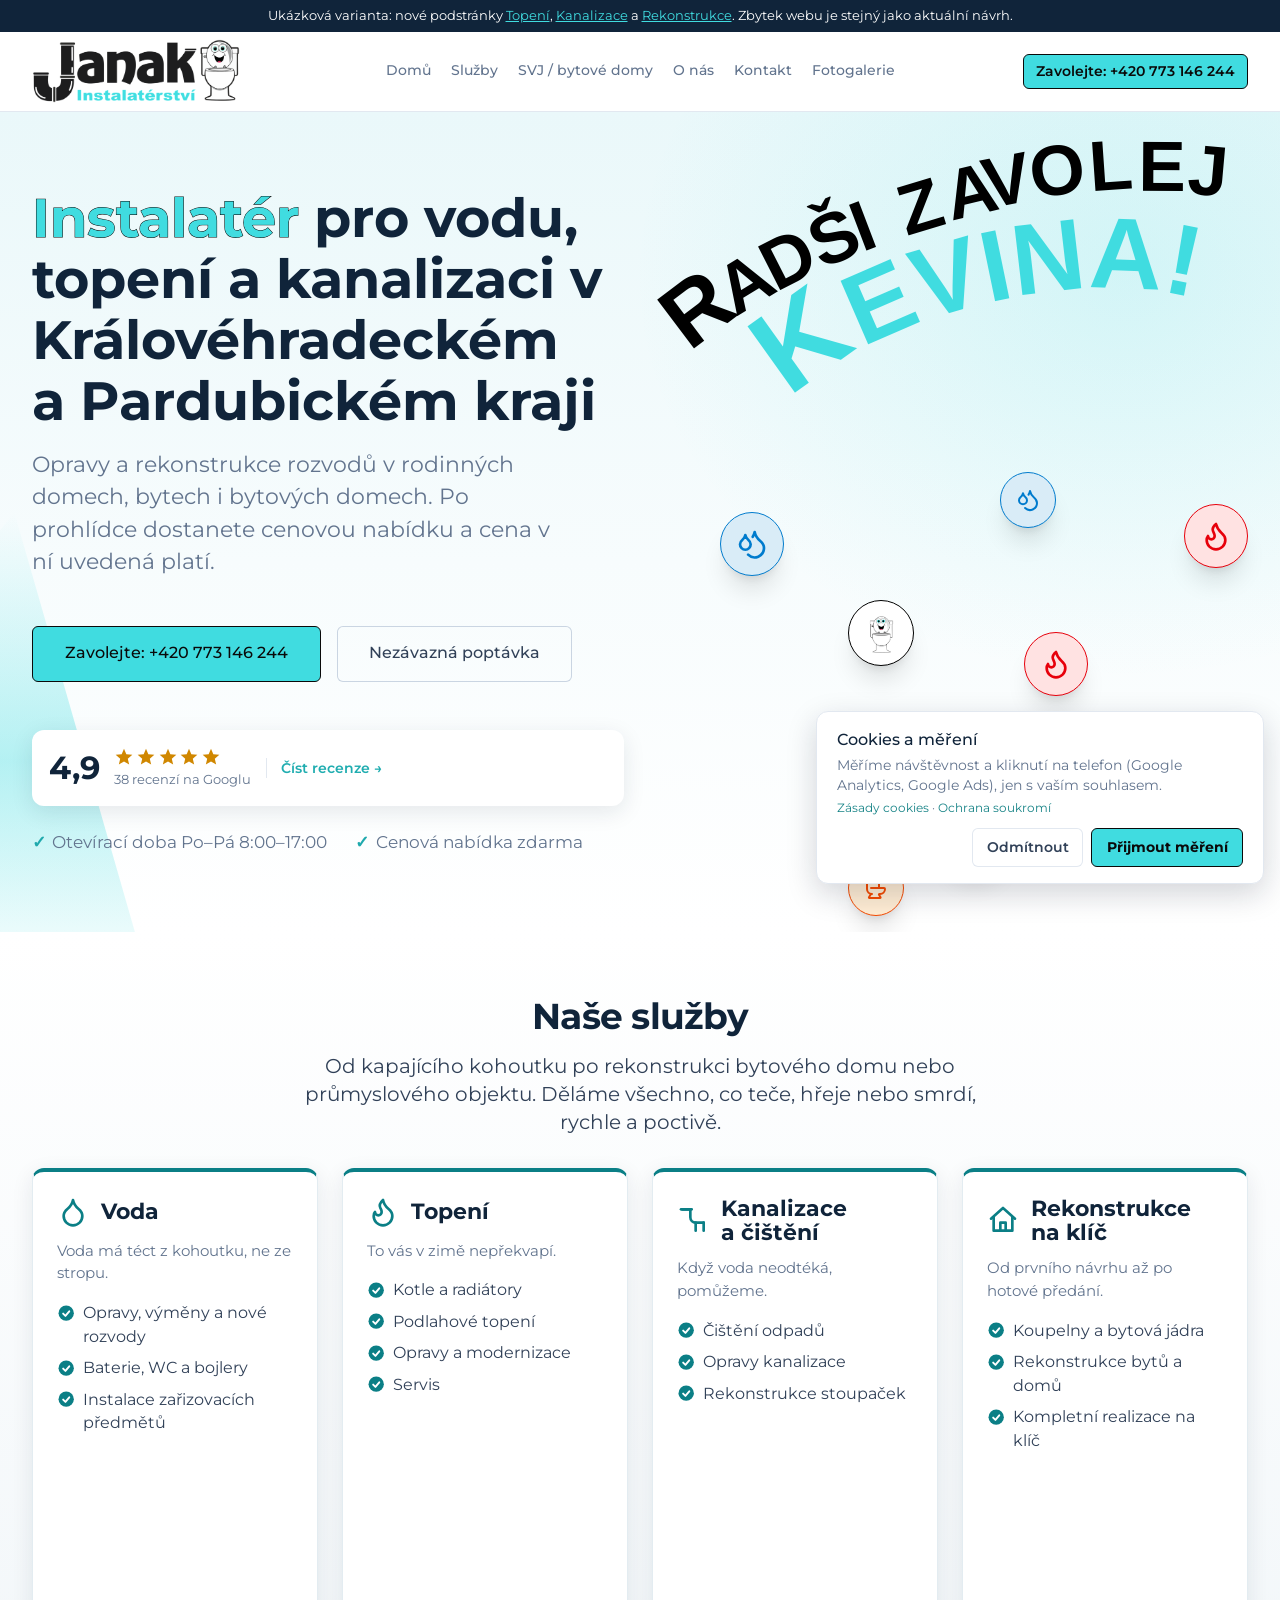
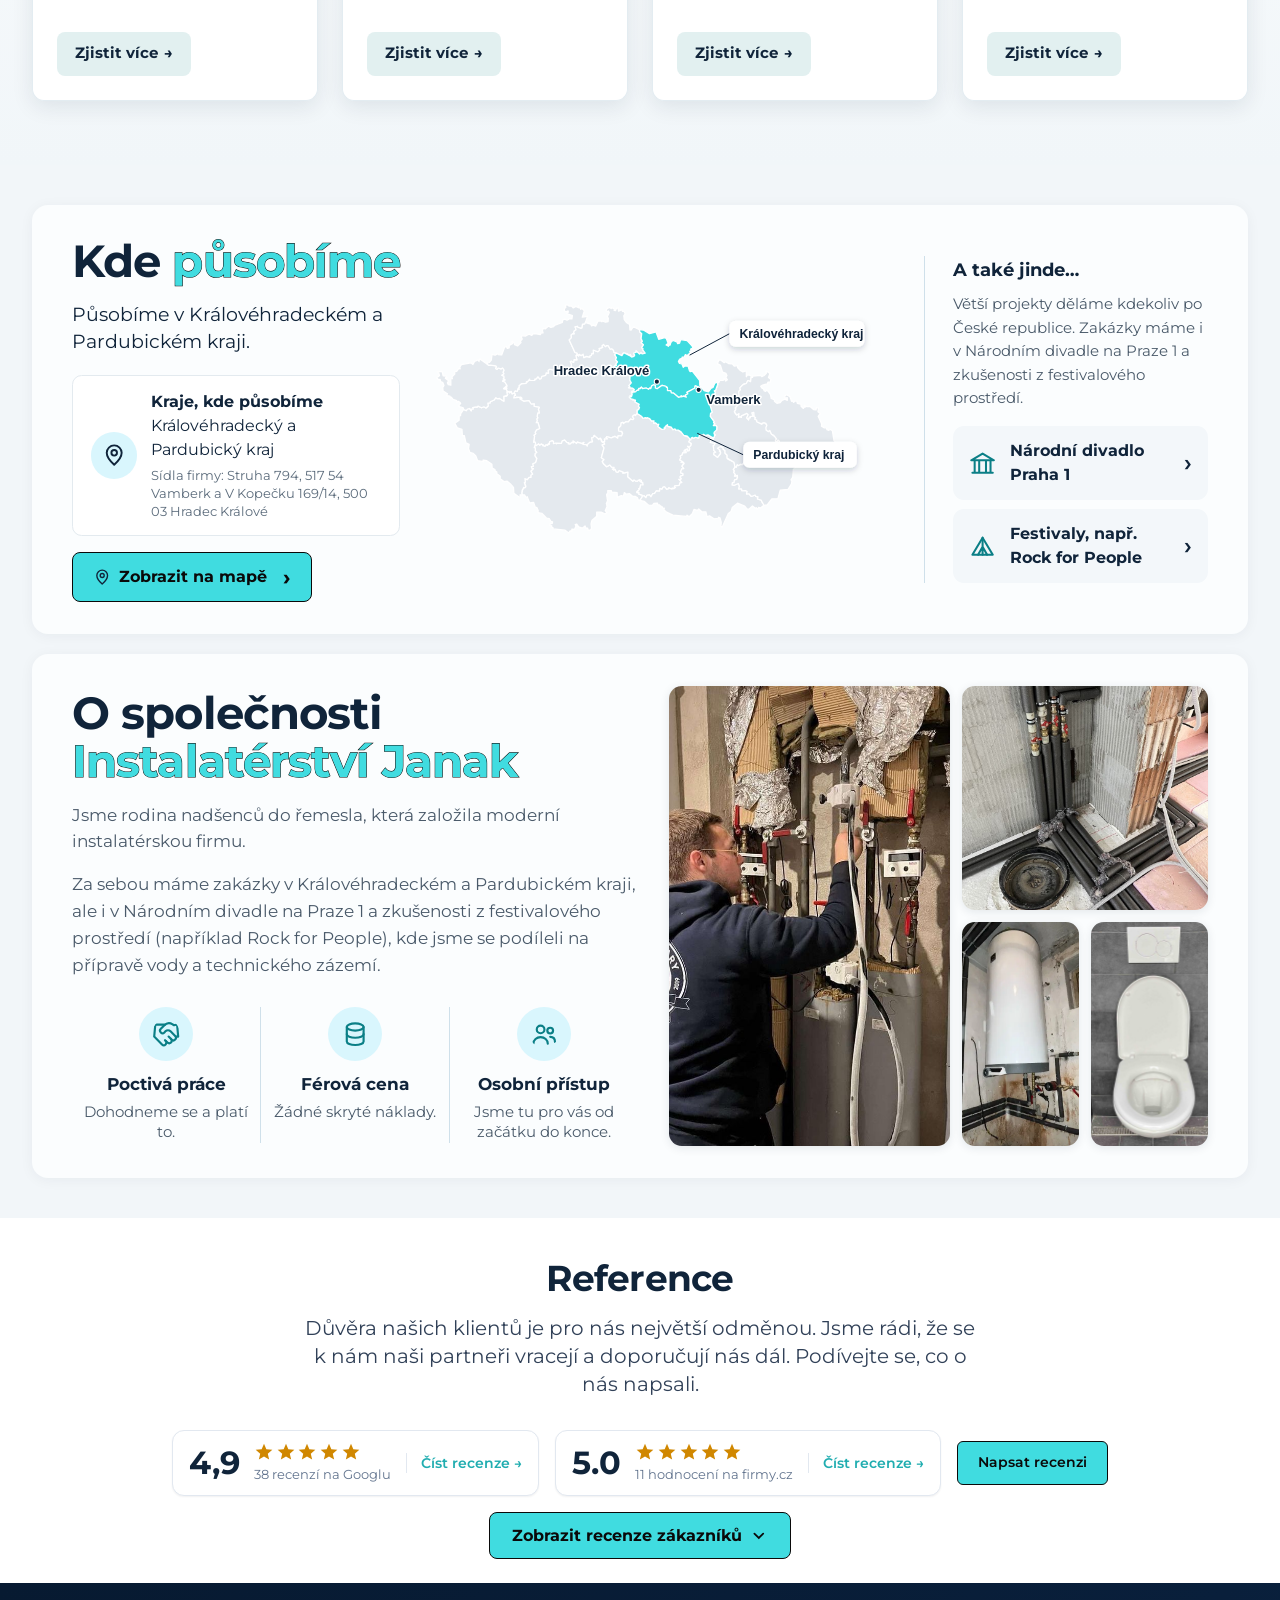
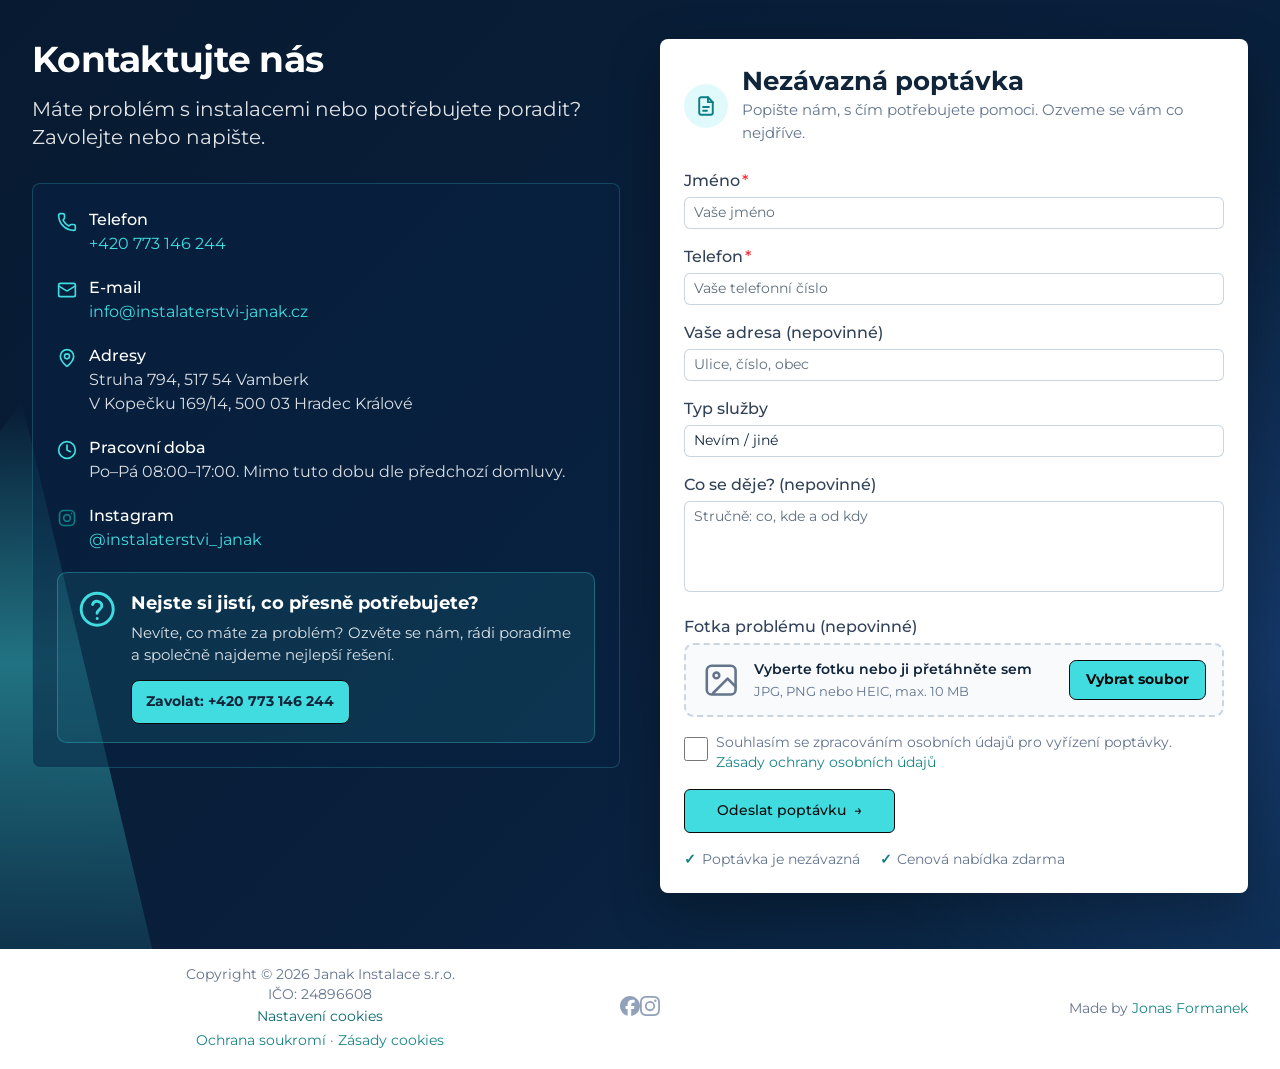
==== index.html @ a22a9447 "Ukázková varianta podstránek (Topení, Kanalizace, Rekonstrukce) Co-Authored-By: Claude Sonnet 5.5 <n" ====
<!doctype html>
<html lang="cs-CZ">
<head>
<meta charset="utf-8">
<meta name="viewport" content="width=device-width, initial-scale=1">
<meta name="theme-color" content="#ffffff">
<meta name="robots" content="noindex, nofollow">
<title>Voda, topení a kanalizace – Královéhradecký a Pardubický kraj | Janak instalatérství</title>
<meta name="description" content="Instalatérské práce v Královéhradeckém a Pardubickém kraji: voda, topení a kanalizace. Zavolejte na +420 773 146 244.">
<meta property="og:type" content="website">
<meta property="og:site_name" content="Janak instalatérství">
<meta property="og:title" content="Voda, topení a kanalizace">
<meta property="og:description" content="Instalatérské práce v Královéhradeckém a Pardubickém kraji: voda, topení a kanalizace. Zavolejte na +420 773 146 244.">
<meta property="og:url" content="https://j4manek.github.io/janak-web-navrh/index.html">
<meta property="og:image" content="https://j4manek.github.io/janak-web-navrh/assets/img/logo.png">
<meta name="twitter:card" content="summary">
<link rel="icon" type="image/png" sizes="32x32" href="assets/img/favicon-32x32.png">
<link rel="icon" type="image/png" sizes="16x16" href="assets/img/favicon-16x16.png">
<link rel="apple-touch-icon" sizes="180x180" href="assets/img/apple-touch-icon.png">
<link rel="stylesheet" href="assets/css/entry.css">
<link rel="stylesheet" href="assets/css/inline.css">
<link rel="stylesheet" href="assets/css/navrh.css?v=45">
<script src="assets/js/mereni.js?v=3" defer></script>
<script src="assets/js/navrh.js?v=7" defer></script>
<script type="application/ld+json">{"@context": "https://schema.org", "@type": "Plumber", "name": "Janak instalatérství", "telephone": "+420773146244", "email": "info@instalaterstvi-janak.cz", "address": [{"@type": "PostalAddress", "streetAddress": "Struha 794", "addressLocality": "Vamberk", "postalCode": "517 54", "addressCountry": "CZ"}, {"@type": "PostalAddress", "streetAddress": "V Kopečku 169/14", "addressLocality": "Hradec Králové", "postalCode": "500 03", "addressCountry": "CZ"}], "founder": {"@type": "Person", "name": "Kevin Janak"}, "url": "https://www.instalaterstvi-janak.cz/", "areaServed": [{"@type": "AdministrativeArea", "name": "Královéhradecký kraj"}, {"@type": "AdministrativeArea", "name": "Pardubický kraj"}], "logo": "https://www.instalaterstvi-janak.cz/logo.png", "sameAs": ["https://www.facebook.com/profile.php?id=61565203664697", "https://www.instagram.com/instalaterstvi_janak/"]}</script>
</head>
<body data-consent="unset"><div class="var-strip" role="note">Ukázková varianta: nové podstránky <a href="topeni.html">Topení</a>, <a href="kanalizace.html">Kanalizace</a> a <a href="rekonstrukce.html">Rekonstrukce</a>. Zbytek webu je stejný jako aktuální návrh.</div>
<div id="app" class="isolate">
<header class="bg-default/75 backdrop-blur border-b border-default h-(--ui-header-height) sticky top-0 z-50"><a class="skip-link" href="#main">Přejít na obsah</a><div class="w-full max-w-(--ui-container) mx-auto px-4 sm:px-6 lg:px-8 flex items-center justify-between gap-3 h-full"><div class="lg:flex-1 flex items-center gap-1.5"><a href="index.html" aria-label="Janak instalatérství" class="focus-visible:outline-primary shrink-0 font-bold text-xl text-highlighted flex items-end gap-1.5"><div class="flex items-center flex-nowrap gap-4"><img alt="Janak instalatérství" class="h-16 w-auto" src="assets/img/logo.png"></div></a></div><div class="hidden lg:flex"><nav data-collapsed="false" class="relative gap-1.5 [&amp;&gt;div]:min-w-0 items-center justify-between hidden lg:flex" aria-label="Hlavní" data-orientation="horizontal" dir="ltr" data-reka-navigation-menu><div style="position:relative;"><ul class="isolate min-w-0 flex items-center" data-orientation="horizontal"><li data-menu-item class="min-w-0 py-2"><a href="index.html" data-reka-collection-item class="group relative w-full flex items-center gap-1.5 font-medium text-sm before:absolute before:z-[-1] before:rounded-md focus:outline-none focus-visible:outline-none dark:focus-visible:outline-none focus-visible:before:ring-inset focus-visible:before:ring-2 focus-visible:before:ring-primary px-2.5 py-1.5 before:inset-x-px before:inset-y-0 text-muted hover:before:bg-elevated/50 transition-colors before:transition-colors data-[state=open]:text-highlighted data-[state=open]:before:bg-elevated/50 hover:text-primary"><span class="truncate">Domů</span></a></li><li data-menu-item class="min-w-0 py-2"><a href="index.html#sluzby" data-reka-collection-item class="group relative w-full flex items-center gap-1.5 font-medium text-sm before:absolute before:z-[-1] before:rounded-md focus:outline-none focus-visible:outline-none dark:focus-visible:outline-none focus-visible:before:ring-inset focus-visible:before:ring-2 focus-visible:before:ring-primary px-2.5 py-1.5 before:inset-x-px before:inset-y-0 text-muted hover:before:bg-elevated/50 transition-colors before:transition-colors data-[state=open]:text-highlighted data-[state=open]:before:bg-elevated/50 hover:text-primary"><span class="truncate">Služby</span></a></li><li data-menu-item class="min-w-0 py-2"><a href="svj-developeri.html" data-reka-collection-item class="group relative w-full flex items-center gap-1.5 font-medium text-sm before:absolute before:z-[-1] before:rounded-md focus:outline-none focus-visible:outline-none dark:focus-visible:outline-none focus-visible:before:ring-inset focus-visible:before:ring-2 focus-visible:before:ring-primary px-2.5 py-1.5 before:inset-x-px before:inset-y-0 text-muted hover:before:bg-elevated/50 transition-colors before:transition-colors data-[state=open]:text-highlighted data-[state=open]:before:bg-elevated/50 hover:text-primary"><span class="truncate">SVJ / bytové domy</span></a></li><li data-menu-item class="min-w-0 py-2"><a href="index.html#o-nas" data-reka-collection-item class="group relative w-full flex items-center gap-1.5 font-medium text-sm before:absolute before:z-[-1] before:rounded-md focus:outline-none focus-visible:outline-none dark:focus-visible:outline-none focus-visible:before:ring-inset focus-visible:before:ring-2 focus-visible:before:ring-primary px-2.5 py-1.5 before:inset-x-px before:inset-y-0 text-muted hover:before:bg-elevated/50 transition-colors before:transition-colors data-[state=open]:text-highlighted data-[state=open]:before:bg-elevated/50 hover:text-primary"><span class="truncate">O nás</span></a></li><li data-menu-item class="min-w-0 py-2"><a href="index.html#kontakt" data-reka-collection-item class="group relative w-full flex items-center gap-1.5 font-medium text-sm before:absolute before:z-[-1] before:rounded-md focus:outline-none focus-visible:outline-none dark:focus-visible:outline-none focus-visible:before:ring-inset focus-visible:before:ring-2 focus-visible:before:ring-primary px-2.5 py-1.5 before:inset-x-px before:inset-y-0 text-muted hover:before:bg-elevated/50 transition-colors before:transition-colors data-[state=open]:text-highlighted data-[state=open]:before:bg-elevated/50 hover:text-primary"><span class="truncate">Kontakt</span></a></li><li data-menu-item class="min-w-0 py-2"><a href="fotogalerie.html" data-reka-collection-item class="group relative w-full flex items-center gap-1.5 font-medium text-sm before:absolute before:z-[-1] before:rounded-md focus:outline-none focus-visible:outline-none dark:focus-visible:outline-none focus-visible:before:ring-inset focus-visible:before:ring-2 focus-visible:before:ring-primary px-2.5 py-1.5 before:inset-x-px before:inset-y-0 text-muted hover:before:bg-elevated/50 transition-colors before:transition-colors data-[state=open]:text-highlighted data-[state=open]:before:bg-elevated/50 hover:text-primary"><span class="truncate">Fotogalerie</span></a></li></ul></div><div class="absolute top-full left-0 flex w-full justify-center"></div></nav></div><div class="flex items-center justify-end lg:flex-1 gap-1.5"><div class="phone-wrap"><a href="tel:+420773146244" data-tel-loc="header_phone" class="btn-call">Zavolejte: +420 773 146 244</a></div><button type="button" aria-label="Otevřít menu" aria-expanded="false" aria-controls="mobile-nav" data-menu-toggle class="rounded-md font-medium inline-flex items-center disabled:cursor-not-allowed aria-disabled:cursor-not-allowed disabled:opacity-75 aria-disabled:opacity-75 transition-colors text-sm gap-1.5 text-default hover:bg-elevated active:bg-elevated focus:outline-none focus-visible:bg-elevated hover:disabled:bg-transparent dark:hover:disabled:bg-transparent hover:aria-disabled:bg-transparent dark:hover:aria-disabled:bg-transparent p-1.5 lg:hidden -me-1.5"><span class="iconify i-lucide:menu shrink-0 size-5" aria-hidden="true" style=""></span></button></div></div></header><nav id="mobile-nav" class="mobile-nav" aria-label="Mobilní menu" hidden><a href="index.html">Domů</a><a href="index.html#sluzby">Služby</a><a href="svj-developeri.html">SVJ / bytové domy</a><a href="index.html#o-nas">O nás</a><a href="index.html#oblast">Oblast</a><a href="index.html#kontakt">Kontakt</a><a href="fotogalerie.html">Fotogalerie</a></nav><main id="main" tabindex="-1" class="min-h-[calc(100vh-var(--ui-header-height))]"><section class="my-8 lg:my-0 home-hero"><div class="w-full max-w-(--ui-container) mx-auto hero-xl px-4 sm:px-6 lg:px-8 min-h-[calc(100vh-var(--ui-header-height))] grid grid-cols-1 lg:grid-cols-2 items-center gap-8"><div class="space-y-8"><div class="space-y-4"><h1 class="hero-h1 text-4xl md:text-6xl font-bold text-highlighted leading-tight"><span class="text-primary relative">Instalatér</span> pro vodu, topení a kanalizaci v Královéhradeckém a Pardubickém kraji</h1><p class="text-xl text-muted max-w-lg">Opravy a rekonstrukce rozvodů v rodinných domech, bytech i bytových domech. Po prohlídce dostanete cenovou nabídku a cena v ní uvedená platí.</p></div><div class="flex flex-col sm:flex-row gap-4 items-start"><div class="flex flex-col gap-2"><a href="tel:+420773146244" data-tel-loc="hero" class="disabled:cursor-not-allowed aria-disabled:cursor-not-allowed aria-disabled:opacity-75 py-1.5 active:bg-primary/75 disabled:bg-primary aria-disabled:bg-primary focus-visible:outline-2 focus-visible:outline-offset-2 focus-visible:outline-primary inline-flex items-center justify-center gap-2 whitespace-nowrap text-sm font-medium transition-colors focus-visible:outline-none focus-visible:ring-2 disabled:pointer-events-none disabled:opacity-50 [&_svg]:pointer-events-none [&_svg]:size-4 [&_svg]:shrink-0 h-11 rounded-md px-8 bg-blue-600 hover:bg-blue-700 text-white group">Zavolejte: +420 773 146 244</a></div><div class="flex flex-col gap-2"><a href="#formular" data-cta="hero_poptavka" class="disabled:cursor-not-allowed aria-disabled:cursor-not-allowed aria-disabled:opacity-75 py-1.5 inline-flex items-center justify-center gap-2 whitespace-nowrap text-sm font-medium transition-colors focus-visible:outline-none focus-visible:ring-2 focus-visible:ring-primary h-11 rounded-md px-8 ring ring-inset ring-accented text-default hover:bg-elevated">Nezávazná poptávka</a></div></div><div class="hero-trust"><a href="https://www.google.com/maps?cid=14444978294246143952" target="_blank" rel="noopener" class="rating-card"><div class="rating-card__score">4,9</div><div class="rating-card__body"><div class="rating-card__stars" role="img" aria-label="Hodnocení 4,9 z 5"><span class="iconify i-material-symbols:star bg-yellow-600 size-5" aria-hidden="true"></span><span class="iconify i-material-symbols:star bg-yellow-600 size-5" aria-hidden="true"></span><span class="iconify i-material-symbols:star bg-yellow-600 size-5" aria-hidden="true"></span><span class="iconify i-material-symbols:star bg-yellow-600 size-5" aria-hidden="true"></span><span class="iconify i-material-symbols:star bg-yellow-600 size-5" aria-hidden="true"></span></div><div class="rating-card__meta">38 recenzí na Googlu</div></div><span class="rating-card__link">Číst recenze →</span></a><ul class="hero-trust__list"><li>Otevírací doba Po–Pá 8:00–17:00</li><li>Cenová nabídka zdarma</li></ul></div></div><div class="relative hidden lg:block h-[820px] self-start"><img style="z-index:30" class="absolute w-2xl left-0 top-10 -rotate-[10deg]" src="assets/img/test.svg" alt="" data-v-ee65e42d><div style="position:absolute;left:0;right:0;bottom:0;top:360px"><a href="index.html#voda" aria-label="Voda" class="absolute top-10 left-16 motion-safe:animate-[6s_ease-in-out_-6s_infinite_bouncy]"><span class="block"><span class="flex items-center justify-center bg-blue-100 size-16 border-blue-600 border rounded-full shadow-xl"><span class="iconify i-lucide:droplets bg-blue-600 size-8" aria-hidden="true"></span></span></span></a><a href="index.html#kontakt" aria-label="Kontakt a poptávka" class="absolute top-32 left-48 motion-safe:animate-[6s_ease-in-out_-5s_infinite_bouncy]"><span class="block"><span class="flex items-center justify-center bg-white p-2 border-black border rounded-full shadow-xl"><img class="size-12 object-contain" src="assets/img/hajzl.png" alt=""></span></span></a><a href="kanalizace.html" aria-label="Kanalizace" class="absolute bottom-4 left-48 motion-safe:animate-[6s_ease-in-out_-4s_infinite_bouncy]"><span class="block"><span class="flex items-center justify-center bg-orange-100 size-14 border-orange-600 border rounded-full shadow-xl"><span class="iconify i-lucide:toilet bg-orange-600 size-6" aria-hidden="true"></span></span></span></a><a href="index.html#kontakt" aria-label="Kontakt a poptávka" class="absolute bottom-16 right-60 motion-safe:animate-[6s_ease-in-out_-3s_infinite_bouncy]"><span class="block"><span class="flex items-center justify-center bg-white p-2 border-black border rounded-full shadow-xl"><img class="size-12 object-contain" src="assets/img/hajzl.png" alt=""></span></span></a><a href="index.html#voda" aria-label="Voda" class="absolute top-0 right-48 motion-safe:animate-[6s_ease-in-out_-2s_infinite_bouncy]"><span class="block"><span class="flex items-center justify-center bg-blue-100 size-14 border-blue-600 border rounded-full shadow-xl"><span class="iconify i-lucide:droplets bg-blue-600 size-6" aria-hidden="true"></span></span></span></a><a href="kanalizace.html" aria-label="Kanalizace" class="absolute bottom-24 right-16 motion-safe:animate-[6s_ease-in-out_-1s_infinite_bouncy]"><span class="block"><span class="flex items-center justify-center bg-orange-100 size-16 border-orange-600 border rounded-full shadow-xl"><span class="iconify i-lucide:toilet bg-orange-600 size-8" aria-hidden="true"></span></span></span></a><a href="topeni.html" aria-label="Topení" class="absolute top-8 right-0 motion-safe:animate-[6s_ease-in-out_-0s_infinite_bouncy]"><span class="block"><span class="flex items-center justify-center bg-red-100 size-16 border-red-600 border rounded-full shadow-xl"><span class="iconify i-lucide:flame bg-red-600 size-8" aria-hidden="true"></span></span></span></a><a href="topeni.html" aria-label="Topení" class="absolute top-40 right-40 motion-safe:animate-[6s_ease-in-out_-3.5s_infinite_bouncy]"><span class="block"><span class="flex items-center justify-center bg-red-100 size-16 border-red-600 border rounded-full shadow-xl"><span class="iconify i-lucide:flame bg-red-600 size-8" aria-hidden="true"></span></span></span></a></div></div></div></section><section id="sluzby" class="my-8 lg:my-0 py-12 lg:py-16 grid items-center"><div class="w-full max-w-(--ui-container) mx-auto px-4 sm:px-6 lg:px-8"><h2 class="text-4xl text-center font-bold text-highlighted">Naše služby</h2><p class="text-center text-xl my-4 max-w-2xl mx-auto">Od kapajícího kohoutku po rekonstrukci bytového domu nebo průmyslového objektu. Děláme všechno, co teče, hřeje nebo smrdí, rychle a poctivě.</p>
<div class="flip-grid">
<div id="voda" class="flip-card" style="--sc:#2563eb" data-flip>
<div class="flip-card__inner">
<div class="flip-card__face flip-card__front">
<div class="sc-head"><svg class="sc-ico" viewBox="0 0 24 24" aria-hidden="true"><path d="M12 22a7 7 0 0 0 7-7c0-2-1-3.9-3-5.5s-3.5-4-4-6.5c-.5 2.5-2 4.9-4 6.5C6 11.1 5 13 5 15a7 7 0 0 0 7 7z"/></svg><h3>Voda</h3></div>
<p class="sc-tag">Voda má téct z kohoutku, ne ze stropu.</p>
<ul class="sc-list"><li><svg class="sc-check" viewBox="0 0 24 24" aria-hidden="true"><circle cx="12" cy="12" r="10"/><path d="M8 12.5l3 3 5-6"/></svg>Opravy, výměny a nové rozvody</li><li><svg class="sc-check" viewBox="0 0 24 24" aria-hidden="true"><circle cx="12" cy="12" r="10"/><path d="M8 12.5l3 3 5-6"/></svg>Baterie, WC a bojlery</li><li><svg class="sc-check" viewBox="0 0 24 24" aria-hidden="true"><circle cx="12" cy="12" r="10"/><path d="M8 12.5l3 3 5-6"/></svg>Instalace zařizovacích předmětů</li></ul>
<button type="button" class="sc-btn" data-flip-open aria-expanded="false" aria-controls="voda-back">Zjistit více <span aria-hidden="true">→</span></button>
</div>
<div class="flip-card__face flip-card__back" id="voda-back" aria-hidden="true">
<div class="sc-head"><svg class="sc-ico" viewBox="0 0 24 24" aria-hidden="true"><path d="M12 22a7 7 0 0 0 7-7c0-2-1-3.9-3-5.5s-3.5-4-4-6.5c-.5 2.5-2 4.9-4 6.5C6 11.1 5 13 5 15a7 7 0 0 0 7 7z"/></svg><h3>Voda</h3></div>
<ul class="sc-list"><li><svg class="sc-check" viewBox="0 0 24 24" aria-hidden="true"><circle cx="12" cy="12" r="10"/><path d="M8 12.5l3 3 5-6"/></svg>Výměny baterií, ventilů a zařizovacích předmětů</li><li><svg class="sc-check" viewBox="0 0 24 24" aria-hidden="true"><circle cx="12" cy="12" r="10"/><path d="M8 12.5l3 3 5-6"/></svg>Montáže dřezů, sprch, umyvadel a bojlerů</li><li><svg class="sc-check" viewBox="0 0 24 24" aria-hidden="true"><circle cx="12" cy="12" r="10"/><path d="M8 12.5l3 3 5-6"/></svg>Instalace a servis filtračních systémů a ohřívačů vody</li><li><svg class="sc-check" viewBox="0 0 24 24" aria-hidden="true"><circle cx="12" cy="12" r="10"/><path d="M8 12.5l3 3 5-6"/></svg>Opravy a kompletní rekonstrukce bytů, rodinných a bytových domů</li><li><svg class="sc-check" viewBox="0 0 24 24" aria-hidden="true"><circle cx="12" cy="12" r="10"/><path d="M8 12.5l3 3 5-6"/></svg>Kompletní nové instalace pro průmyslové objekty a novostavby</li></ul>

<div class="sc-actions"><a href="#formular" data-cta="poptavka_voda" class="sc-btn sc-btn--solid">Nezávazná poptávka <span aria-hidden="true">→</span></a><button type="button" class="sc-back" data-flip-close>Zpět</button></div>
</div>
</div>
</div>
<div id="topeni" class="flip-card" style="--sc:#dc2626" data-flip>
<div class="flip-card__inner">
<div class="flip-card__face flip-card__front">
<div class="sc-head"><svg class="sc-ico" viewBox="0 0 24 24" aria-hidden="true"><path d="M8.5 14.5A2.5 2.5 0 0 0 11 12c0-1.4-.5-2-1-3-1.1-2.1-.2-4 2-6 .5 2.5 2 4.9 4 6.5 2 1.6 3 3.5 3 5.5a7 7 0 1 1-14 0c0-1.2.4-2.4 1-3 0 1.4 1.1 2.5 2.5 2.5z"/></svg><h3>Topení</h3></div>
<p class="sc-tag">To vás v zimě nepřekvapí.</p>
<ul class="sc-list"><li><svg class="sc-check" viewBox="0 0 24 24" aria-hidden="true"><circle cx="12" cy="12" r="10"/><path d="M8 12.5l3 3 5-6"/></svg>Kotle a radiátory</li><li><svg class="sc-check" viewBox="0 0 24 24" aria-hidden="true"><circle cx="12" cy="12" r="10"/><path d="M8 12.5l3 3 5-6"/></svg>Podlahové topení</li><li><svg class="sc-check" viewBox="0 0 24 24" aria-hidden="true"><circle cx="12" cy="12" r="10"/><path d="M8 12.5l3 3 5-6"/></svg>Opravy a modernizace</li><li><svg class="sc-check" viewBox="0 0 24 24" aria-hidden="true"><circle cx="12" cy="12" r="10"/><path d="M8 12.5l3 3 5-6"/></svg>Servis</li></ul>
<button type="button" class="sc-btn" data-flip-open aria-expanded="false" aria-controls="topeni-back">Zjistit více <span aria-hidden="true">→</span></button>
</div>
<div class="flip-card__face flip-card__back" id="topeni-back" aria-hidden="true">
<div class="sc-head"><svg class="sc-ico" viewBox="0 0 24 24" aria-hidden="true"><path d="M8.5 14.5A2.5 2.5 0 0 0 11 12c0-1.4-.5-2-1-3-1.1-2.1-.2-4 2-6 .5 2.5 2 4.9 4 6.5 2 1.6 3 3.5 3 5.5a7 7 0 1 1-14 0c0-1.2.4-2.4 1-3 0 1.4 1.1 2.5 2.5 2.5z"/></svg><h3>Topení</h3></div>
<ul class="sc-list"><li><svg class="sc-check" viewBox="0 0 24 24" aria-hidden="true"><circle cx="12" cy="12" r="10"/><path d="M8 12.5l3 3 5-6"/></svg>Montáže a výměny radiátorů, ventilů a termostatických hlavic</li><li><svg class="sc-check" viewBox="0 0 24 24" aria-hidden="true"><circle cx="12" cy="12" r="10"/><path d="M8 12.5l3 3 5-6"/></svg>Instalace kotlů, tepelných čerpadel a podlahového topení</li><li><svg class="sc-check" viewBox="0 0 24 24" aria-hidden="true"><circle cx="12" cy="12" r="10"/><path d="M8 12.5l3 3 5-6"/></svg>Servis, odvzdušnění a opravy topných systémů</li><li><svg class="sc-check" viewBox="0 0 24 24" aria-hidden="true"><circle cx="12" cy="12" r="10"/><path d="M8 12.5l3 3 5-6"/></svg>Modernizace a úsporná řešení vytápění</li><li><svg class="sc-check" viewBox="0 0 24 24" aria-hidden="true"><circle cx="12" cy="12" r="10"/><path d="M8 12.5l3 3 5-6"/></svg>Kompletní topenářské práce při rekonstrukcích, novostavbách a průmyslových instalacích</li></ul>

<div class="sc-actions"><a href="#formular" data-cta="poptavka_topeni" class="sc-btn sc-btn--solid">Nezávazná poptávka <span aria-hidden="true">→</span></a><button type="button" class="sc-back" data-flip-close>Zpět</button></div>
</div>
</div>
</div>
<div id="kanalizace" class="flip-card" style="--sc:#ea580c" data-flip>
<div class="flip-card__inner">
<div class="flip-card__face flip-card__front">
<div class="sc-head"><svg class="sc-ico" viewBox="0 0 24 24" aria-hidden="true"><path d="M4 4h6v6a4 4 0 0 0 4 4h6"/><path d="M14 14v6"/><path d="M20 14v6"/><path d="M3 4h8"/></svg><h3>Kanalizace a čištění</h3></div>
<p class="sc-tag">Když voda neodtéká, pomůžeme.</p>
<ul class="sc-list"><li><svg class="sc-check" viewBox="0 0 24 24" aria-hidden="true"><circle cx="12" cy="12" r="10"/><path d="M8 12.5l3 3 5-6"/></svg>Čištění odpadů</li><li><svg class="sc-check" viewBox="0 0 24 24" aria-hidden="true"><circle cx="12" cy="12" r="10"/><path d="M8 12.5l3 3 5-6"/></svg>Opravy kanalizace</li><li><svg class="sc-check" viewBox="0 0 24 24" aria-hidden="true"><circle cx="12" cy="12" r="10"/><path d="M8 12.5l3 3 5-6"/></svg>Rekonstrukce stoupaček</li></ul>
<button type="button" class="sc-btn" data-flip-open aria-expanded="false" aria-controls="kanalizace-back">Zjistit více <span aria-hidden="true">→</span></button>
</div>
<div class="flip-card__face flip-card__back" id="kanalizace-back" aria-hidden="true">
<div class="sc-head"><svg class="sc-ico" viewBox="0 0 24 24" aria-hidden="true"><path d="M4 4h6v6a4 4 0 0 0 4 4h6"/><path d="M14 14v6"/><path d="M20 14v6"/><path d="M3 4h8"/></svg><h3>Kanalizace a čištění</h3></div>
<ul class="sc-list"><li><svg class="sc-check" viewBox="0 0 24 24" aria-hidden="true"><circle cx="12" cy="12" r="10"/><path d="M8 12.5l3 3 5-6"/></svg>Opravy a výměny WC, sifonů a odpadních trubek</li><li><svg class="sc-check" viewBox="0 0 24 24" aria-hidden="true"><circle cx="12" cy="12" r="10"/><path d="M8 12.5l3 3 5-6"/></svg>Čištění, revize a přepojení kanalizace</li><li><svg class="sc-check" viewBox="0 0 24 24" aria-hidden="true"><circle cx="12" cy="12" r="10"/><path d="M8 12.5l3 3 5-6"/></svg>Rekonstrukce stoupaček a odpadních rozvodů</li><li><svg class="sc-check" viewBox="0 0 24 24" aria-hidden="true"><circle cx="12" cy="12" r="10"/><path d="M8 12.5l3 3 5-6"/></svg>Kompletní realizace kanalizací v bytech, domech i průmyslových objektech</li></ul>

<div class="sc-actions"><a href="#formular" data-cta="poptavka_kanalizace" class="sc-btn sc-btn--solid">Nezávazná poptávka <span aria-hidden="true">→</span></a><button type="button" class="sc-back" data-flip-close>Zpět</button></div>
</div>
</div>
</div>
<div id="rekonstrukce" class="flip-card" style="--sc:#0e9aa7" data-flip>
<div class="flip-card__inner">
<div class="flip-card__face flip-card__front">
<div class="sc-head"><svg class="sc-ico" viewBox="0 0 24 24" aria-hidden="true"><path d="M3 11l9-8 9 8"/><path d="M5 10v10h14V10"/><path d="M10 20v-6h4v6"/></svg><h3>Rekonstrukce na klíč</h3></div>
<p class="sc-tag">Od prvního návrhu až po hotové předání.</p>
<ul class="sc-list"><li><svg class="sc-check" viewBox="0 0 24 24" aria-hidden="true"><circle cx="12" cy="12" r="10"/><path d="M8 12.5l3 3 5-6"/></svg>Koupelny a bytová jádra</li><li><svg class="sc-check" viewBox="0 0 24 24" aria-hidden="true"><circle cx="12" cy="12" r="10"/><path d="M8 12.5l3 3 5-6"/></svg>Rekonstrukce bytů a domů</li><li><svg class="sc-check" viewBox="0 0 24 24" aria-hidden="true"><circle cx="12" cy="12" r="10"/><path d="M8 12.5l3 3 5-6"/></svg>Kompletní realizace na klíč</li></ul>
<button type="button" class="sc-btn" data-flip-open aria-expanded="false" aria-controls="rekonstrukce-back">Zjistit více <span aria-hidden="true">→</span></button>
</div>
<div class="flip-card__face flip-card__back" id="rekonstrukce-back" aria-hidden="true">
<div class="sc-head"><svg class="sc-ico" viewBox="0 0 24 24" aria-hidden="true"><path d="M3 11l9-8 9 8"/><path d="M5 10v10h14V10"/><path d="M10 20v-6h4v6"/></svg><h3>Rekonstrukce na klíč</h3></div>
<ul class="sc-list"><li><svg class="sc-check" viewBox="0 0 24 24" aria-hidden="true"><circle cx="12" cy="12" r="10"/><path d="M8 12.5l3 3 5-6"/></svg>Montáže dřezů, sprch, umyvadel a bojlerů</li><li><svg class="sc-check" viewBox="0 0 24 24" aria-hidden="true"><circle cx="12" cy="12" r="10"/><path d="M8 12.5l3 3 5-6"/></svg>Opravy a kompletní rekonstrukce bytů, rodinných a bytových domů</li><li><svg class="sc-check" viewBox="0 0 24 24" aria-hidden="true"><circle cx="12" cy="12" r="10"/><path d="M8 12.5l3 3 5-6"/></svg>Přeložení rozvodů podle nového návrhu koupelny</li><li><svg class="sc-check" viewBox="0 0 24 24" aria-hidden="true"><circle cx="12" cy="12" r="10"/><path d="M8 12.5l3 3 5-6"/></svg>Hrubé rozvody před obkladem a konečná montáž po dokončení</li><li><svg class="sc-check" viewBox="0 0 24 24" aria-hidden="true"><circle cx="12" cy="12" r="10"/><path d="M8 12.5l3 3 5-6"/></svg>Podlahové topení a nové rozvody topení při rekonstrukci koupelny</li></ul>

<div class="sc-actions"><a href="#formular" data-cta="poptavka_rekonstrukce" class="sc-btn sc-btn--solid">Nezávazná poptávka <span aria-hidden="true">→</span></a><button type="button" class="sc-back" data-flip-close>Zpět</button></div>
</div>
</div>
</div>
</div></div></section><section id="oblast" class="wa-band"><div class="w-full max-w-(--ui-container) mx-auto px-4 sm:px-6 lg:px-8">
<div class="where">
<div class="where__main">
<h2 class="where__title">Kde <span class="hl">působíme</span></h2>
<p class="where__lead">Působíme v Královéhradeckém a Pardubickém kraji.</p>
<div class="where__box"><svg class="where__ico" viewBox="0 0 24 24" aria-hidden="true"><path d="M12 21s-7-6.2-7-11.2A7 7 0 0 1 19 9.8C19 14.8 12 21 12 21z"/><circle cx="12" cy="9.8" r="2.6"/></svg><div><strong>Kraje, kde působíme</strong><span>Královéhradecký a Pardubický kraj</span><small>Sídla firmy: Struha 794, 517 54 Vamberk a V Kopečku 169/14, 500 03 Hradec Králové</small></div></div>
<a class="where__btn" href="https://www.google.com/maps?cid=14444978294246143952" target="_blank" rel="noopener"><svg class="where__btnico" viewBox="0 0 24 24" aria-hidden="true"><path d="M12 21s-7-6.2-7-11.2A7 7 0 0 1 19 9.8C19 14.8 12 21 12 21z"/><circle cx="12" cy="9.8" r="2.6"/></svg>Zobrazit na mapě <span aria-hidden="true">›</span></a>
</div>
<img class="where__map" src="assets/img/mapa-cr.svg?v=11" width="600" height="312" loading="lazy" alt="Mapa České republiky se zvýrazněným Královéhradeckým a Pardubickým krajem">
<div class="where__more">
<h3>A také jinde…</h3>
<p>Větší projekty děláme kdekoliv po České republice. Zakázky máme i v Národním divadle na Praze 1 a zkušenosti z festivalového prostředí.</p>
<ul><li><svg class="wi" viewBox="0 0 24 24" aria-hidden="true"><path d="M3 21h18M5 21V10m14 11V10M9 21V10m6 11V10M2 10l10-6 10 6z"/></svg><span>Národní divadlo Praha 1</span><b class="where__chev" aria-hidden="true">›</b></li><li><svg class="wi" viewBox="0 0 24 24" aria-hidden="true"><path d="M3 20l9-15 9 15z"/><path d="M12 5v15M8 20l4-7 4 7"/></svg><span>Festivaly, např. Rock for People</span><b class="where__chev" aria-hidden="true">›</b></li></ul>
</div>
</div>

<div class="about" id="o-nas">
<div class="about__txt">
<h2 class="about__title">O společnosti <span class="hl">Instalatérství Janak</span></h2>
<p>Jsme rodina nadšenců do řemesla, která založila moderní instalatérskou firmu.</p>
<p>Za sebou máme zakázky v Královéhradeckém a Pardubickém kraji, ale i v Národním divadle na Praze 1 a zkušenosti z festivalového prostředí (například Rock for People), kde jsme se podíleli na přípravě vody a technického zázemí.</p>
<ul class="about__vals">
<li><svg class="about__ico" viewBox="0 0 24 24" aria-hidden="true"><path d="m11 17 2 2a1 1 0 1 0 3-3"/><path d="m14 14 2.5 2.5a1 1 0 1 0 3-3l-3.88-3.88a3 3 0 0 0-4.24 0l-.88.88a1 1 0 1 1-3-3l2.81-2.81a5.79 5.79 0 0 1 7.06-.87l.47.28a2 2 0 0 0 1.42.25L21 4"/><path d="m21 3 1 11h-2"/><path d="M3 3 2 14l6.5 6.5a1 1 0 1 0 3-3"/><path d="M3 4h8"/></svg><strong>Poctivá práce</strong><span>Dohodneme se a platí to.</span></li>
<li><svg class="about__ico" viewBox="0 0 24 24" aria-hidden="true"><ellipse cx="12" cy="6" rx="7" ry="3"/><path d="M5 6v6c0 1.7 3.1 3 7 3s7-1.3 7-3V6"/><path d="M5 12v6c0 1.7 3.1 3 7 3s7-1.3 7-3v-6"/></svg><strong>Férová cena</strong><span>Žádné skryté náklady.</span></li>
<li><svg class="about__ico" viewBox="0 0 24 24" aria-hidden="true"><circle cx="9" cy="8" r="3.2"/><path d="M3 20c0-3.3 2.7-5.5 6-5.5s6 2.2 6 5.5"/><circle cx="17" cy="9" r="2.4"/><path d="M17 14.2c2.4 0 4 1.7 4 4.3"/></svg><strong>Osobní přístup</strong><span>Jsme tu pro vás od začátku do konce.</span></li>
</ul>
</div>
<div class="about__photos">
<img class="ap-a" src="assets/img/home-1.jpeg" width="900" height="900" loading="lazy" alt="Instalatér při práci na rozvodech v bytovém domě">
<img class="ap-b" src="assets/img/galerie/_web/voda-rozvody-vody-pred-dokoncenim-podlahy-m.jpg" width="800" height="800" loading="lazy" alt="Rozvody vody před dokončením podlahy">
<img class="ap-c" src="assets/img/kkd.webp" width="750" height="750" loading="lazy" alt="Nový bojler s rozvody">
<img class="ap-d" src="assets/img/kkd2.jpg" width="900" height="900" loading="lazy" alt="Dokončená montáž závěsného WC">
</div>
</div>
</div></section><section id="reference" class="my-8 lg:my-0 py-12 lg:py-16 grid items-center"><div class="w-full max-w-(--ui-container) mx-auto px-4 sm:px-6 lg:px-8"><h2 class="text-4xl text-center font-bold text-highlighted">Reference</h2><p class="text-center text-xl my-4 max-w-2xl mx-auto">Důvěra našich klientů je pro nás největší odměnou. Jsme rádi, že se k nám naši partneři vracejí a doporučují nás dál. Podívejte se, co o nás napsali.</p><div class="flex justify-center mb-8"><div class="rating-row"><a href="https://www.google.com/maps?cid=14444978294246143952" target="_blank" rel="noopener" class="rating-card"><div class="rating-card__score">4,9</div><div class="rating-card__body"><div class="rating-card__stars" role="img" aria-label="Hodnocení 4,9 z 5"><span class="iconify i-material-symbols:star bg-yellow-600 size-5" aria-hidden="true"></span><span class="iconify i-material-symbols:star bg-yellow-600 size-5" aria-hidden="true"></span><span class="iconify i-material-symbols:star bg-yellow-600 size-5" aria-hidden="true"></span><span class="iconify i-material-symbols:star bg-yellow-600 size-5" aria-hidden="true"></span><span class="iconify i-material-symbols:star bg-yellow-600 size-5" aria-hidden="true"></span></div><div class="rating-card__meta">38 recenzí na Googlu</div></div><span class="rating-card__link">Číst recenze →</span></a><a href="https://en.firmy.cz/company/13757941-instalater-kevin-janak-vamberk.html" target="_blank" rel="noopener" class="rating-card"><div class="rating-card__score">5.0</div><div class="rating-card__body"><div class="rating-card__stars" role="img" aria-label="Hodnocení 5 z 5"><span class="iconify i-material-symbols:star bg-yellow-600 size-5" aria-hidden="true"></span><span class="iconify i-material-symbols:star bg-yellow-600 size-5" aria-hidden="true"></span><span class="iconify i-material-symbols:star bg-yellow-600 size-5" aria-hidden="true"></span><span class="iconify i-material-symbols:star bg-yellow-600 size-5" aria-hidden="true"></span><span class="iconify i-material-symbols:star bg-yellow-600 size-5" aria-hidden="true"></span></div><div class="rating-card__meta">11 hodnocení na firmy.cz</div></div><span class="rating-card__link">Číst recenze →</span></a><a href="https://search.google.com/local/writereview?placeid=ChIJIwGQtZfhDUcR0PfE0Dnfdsg" target="_blank" rel="noopener" class="rating-write">Napsat recenzi</a></div></div><details class="rev-more"><summary class="rev-more__sum"><span class="rev-more__open">Zobrazit recenze zákazníků</span><span class="rev-more__close">Skrýt recenze</span><svg viewBox="0 0 24 24" aria-hidden="true"><path d="M6 9l6 6 6-6"/></svg></summary><div class="rev-more__body"><div class="grid grid-cols-1 sm:grid-cols-2 lg:grid-cols-3 gap-8 gap-8"><div class="relative flex flex-col rounded-lg bg-default ring ring-default shadow p-4 sm:p-6 gap-4"><div class="flex items-center gap-3"><span class="inline-flex items-center justify-center select-none rounded-full align-middle bg-elevated size-10 shrink-0 overflow-hidden"><img class="h-full w-full object-cover" src="assets/img/rev-1.jpg" alt="Kuba Jimbo" loading="lazy"></span><p class="font-medium text-highlighted text-base">Kuba Jimbo</p></div><div class="flex gap-0.5" aria-hidden="true"><span class="iconify i-material-symbols:star bg-yellow-600"></span><span class="iconify i-material-symbols:star bg-yellow-600"></span><span class="iconify i-material-symbols:star bg-yellow-600"></span><span class="iconify i-material-symbols:star bg-yellow-600"></span><span class="iconify i-material-symbols:star bg-yellow-600"></span></div><p class="text-[15px] text-pretty text-toned">Musím se s Vámi podělit o velmi pozitivní zkušenost s panem instalatérem Janakem - po letech se nám rozbil bojler a začal protékat, pan Janák dojel hned večer mrknout a diagnostikovat, co se děje a po společné dohodě objednal nový bojler a dodělal expanzní nádobu a i přes vysoké vytížení jsme měli do pár dní hotovo. Dokonce si na nás našel čas v neděli, protože jiné dny byly kompletně zabrané a realizaci provedl během dopoledne. Skvělá zkušenost, moc děkujeme, velmi proklientský přístup, výborná komunikace a rozhodně doporučujeme a budeme příště "volat Kevina"! :))</p></div><div class="relative flex flex-col rounded-lg bg-default ring ring-default shadow p-4 sm:p-6 gap-4"><div class="flex items-center gap-3"><span class="inline-flex items-center justify-center select-none rounded-full align-middle bg-elevated size-10 shrink-0 overflow-hidden"><img class="h-full w-full object-cover" src="assets/img/rev-3.jpg" alt="Nakovalyni" loading="lazy"></span><p class="font-medium text-highlighted text-base">Nakovalyni</p></div><div class="flex gap-0.5" aria-hidden="true"><span class="iconify i-material-symbols:star bg-yellow-600"></span><span class="iconify i-material-symbols:star bg-yellow-600"></span><span class="iconify i-material-symbols:star bg-yellow-600"></span><span class="iconify i-material-symbols:star bg-yellow-600"></span><span class="iconify i-material-symbols:star bg-yellow-600"></span></div><p class="text-[15px] text-pretty text-toned">Po dlouhé době při naší zdlouhavé rekonstrukci konečně přístup a řemeslníci, které mohu maximálně pochválit a rád ho budu sdílet se všemi ostatními 🤩. Chlapi mi pomohli už od výběru technologie, vše srozumitelně vysvětlili, spočítali a namontovali. Dokonce zdarma opravili i drobnosti po předchozím instalatérovi! Realizace trvala přibližně 2 týdny a vše bez jediného problému. Doporučuji a přeji hodně štěstí 🤞</p></div><div class="relative flex flex-col rounded-lg bg-default ring ring-default shadow p-4 sm:p-6 gap-4"><div class="flex items-center gap-3"><span class="inline-flex items-center justify-center select-none rounded-full align-middle bg-elevated size-10 shrink-0 overflow-hidden"><img class="h-full w-full object-cover" src="assets/img/rev-4.jpg" alt="Václav Hamáček" loading="lazy"></span><p class="font-medium text-highlighted text-base">Václav Hamáček</p></div><div class="flex gap-0.5" aria-hidden="true"><span class="iconify i-material-symbols:star bg-yellow-600"></span><span class="iconify i-material-symbols:star bg-yellow-600"></span><span class="iconify i-material-symbols:star bg-yellow-600"></span><span class="iconify i-material-symbols:star bg-yellow-600"></span><span class="iconify i-material-symbols:star bg-yellow-600"></span></div><p class="text-[15px] text-pretty text-toned">Naprostá spokojenost. Rychlá pomoc v situaci s náhlou domovní havárií. Výborná komunikace a kvalitní práce. Doporučuji.</p></div><div class="relative flex flex-col rounded-lg bg-default ring ring-default shadow p-4 sm:p-6 gap-4"><div class="flex items-center gap-3"><span class="inline-flex items-center justify-center select-none rounded-full align-middle bg-elevated size-10 shrink-0 overflow-hidden"><img class="h-full w-full object-cover" src="assets/img/rev-5.jpg" alt="Marie Gatik" loading="lazy"></span><p class="font-medium text-highlighted text-base">Marie Gatik</p></div><div class="flex gap-0.5" aria-hidden="true"><span class="iconify i-material-symbols:star bg-yellow-600"></span><span class="iconify i-material-symbols:star bg-yellow-600"></span><span class="iconify i-material-symbols:star bg-yellow-600"></span><span class="iconify i-material-symbols:star bg-yellow-600"></span><span class="iconify i-material-symbols:star bg-yellow-600"></span></div><p class="text-[15px] text-pretty text-toned">Chtěla bych pochválit mladého kluka při opravě záchodu.Technik přijel v domluveném čase a opravil kvalitně a čistě.Pokud budu v budoucnu potřebovat instalatérské služby, určitě se na tuto firmu znovu obrátím.</p></div></div><p class="text-sm text-muted text-center mt-6">Texty recenzí jsou z původního webu. Hodnocení 4,9 z 38 recenzí na <a href="https://www.google.com/maps?cid=14444978294246143952" target="_blank" rel="noopener" class="text-primary hover:underline">Googlu</a> a 5,0 z 11 recenzí na <a href="https://en.firmy.cz/company/13757941-instalater-kevin-janak-vamberk.html" target="_blank" rel="noopener" class="text-primary hover:underline">firmy.cz</a> (ověřeno 17. 10. 2026).</p></div></details></div></section><section id="kontakt" class="my-8 lg:my-0 py-12 lg:py-16 grid items-center"><div class="w-full max-w-(--ui-container) mx-auto px-4 sm:px-6 lg:px-8 grid lg:grid-cols-2 gap-10 items-start"><div class="space-y-8 ct-left"><div><h2 class="text-4xl font-bold text-highlighted">Kontaktujte nás</h2><p class="text-xl my-4 text-muted">Máte problém s instalacemi nebo potřebujete poradit? Zavolejte nebo napište.</p></div><div class="space-y-5 ring ring-default rounded-lg bg-default p-4 sm:p-6"><div class="flex items-start gap-3"><span class="iconify i-lucide:phone size-5 bg-primary shrink-0 mt-1" aria-hidden="true"></span><div><div class="font-medium text-highlighted">Telefon</div><div class="text-muted"><a href="tel:+420773146244" data-tel-loc="kontakt" class="text-primary hover:underline">+420 773 146 244</a></div></div></div><div class="flex items-start gap-3"><span class="iconify i-lucide:mail size-5 bg-primary shrink-0 mt-1" aria-hidden="true"></span><div><div class="font-medium text-highlighted">E-mail</div><div class="text-muted"><a href="mailto:info@instalaterstvi-janak.cz" data-email-loc="kontakt" class="text-primary hover:underline">info@instalaterstvi-janak.cz</a></div></div></div><div class="flex items-start gap-3"><span class="iconify i-lucide:map-pin size-5 bg-primary shrink-0 mt-1" aria-hidden="true"></span><div><div class="font-medium text-highlighted">Adresy</div><div class="text-muted">Struha 794, 517 54 Vamberk<br>V Kopečku 169/14, 500 03 Hradec Králové</div></div></div><div class="flex items-start gap-3"><span class="iconify i-lucide:clock-4 size-5 bg-primary shrink-0 mt-1" aria-hidden="true"></span><div><div class="font-medium text-highlighted">Pracovní doba</div><div class="text-muted">Po–Pá 08:00–17:00. Mimo tuto dobu dle předchozí domluvy.</div></div></div><div class="flex items-start gap-3"><svg class="shrink-0 mt-1" style="width:1.25rem;height:1.25rem;fill:none;stroke:#0b7f86;stroke-width:2;stroke-linecap:round;stroke-linejoin:round" viewBox="0 0 24 24" aria-hidden="true"><rect x="3" y="3" width="18" height="18" rx="5"/><circle cx="12" cy="12" r="4"/><path d="M17.5 6.5h.01"/></svg><div><div class="font-medium text-highlighted">Instagram</div><div class="text-muted"><a href="https://www.instagram.com/instalaterstvi_janak/" target="_blank" rel="noopener" data-cta="kontakt_instagram" class="text-primary hover:underline">@instalaterstvi_janak</a></div></div></div><div class="help-box">
<svg class="help-box__ico" viewBox="0 0 24 24" aria-hidden="true"><circle cx="12" cy="12" r="10"/><path d="M9.1 9a3 3 0 0 1 5.8 1c0 2-3 2.5-3 4.5"/><path d="M12 17.8v.1"/></svg>
<div><strong>Nejste si jistí, co přesně potřebujete?</strong><p>Nevíte, co máte za problém? Ozvěte se nám, rádi poradíme a společně najdeme nejlepší řešení.</p><a href="tel:+420773146244" data-tel-loc="kontakt_poradit" class="sc-btn sc-btn--solid">Zavolat: +420 773 146 244</a></div>
</div></div></div><div class="space-y-4 ct-form"><form id="formular" data-lead-form data-form-type="web" class="form-hl space-y-4 ring ring-default rounded-lg bg-default p-4 sm:p-6 shadow">
<div class="form-hl__head">
<svg class="form-hl__ico" viewBox="0 0 24 24" aria-hidden="true"><path d="M14 3H7a2 2 0 0 0-2 2v14a2 2 0 0 0 2 2h10a2 2 0 0 0 2-2V8z"/><path d="M14 3v5h5"/><path d="M9 13h6M9 17h4"/></svg>
<div><h3 class="form-hl__title">Nezávazná poptávka</h3><p class="form-hl__sub">Popište nám, s čím potřebujete pomoci. Ozveme se vám co nejdříve.</p></div>
</div><div><label for="f-name-web" class="block font-medium text-default after:content-['*'] after:ms-0.5 after:text-error">Jméno</label><div class="mt-1"><input id="f-name-web" name="name" type="text" required autocomplete="name" placeholder="Vaše jméno" class="w-full rounded-md border-0 appearance-none placeholder:text-dimmed focus:outline-none disabled:cursor-not-allowed disabled:opacity-75 transition-colors px-2.5 py-1.5 text-sm gap-1.5 text-highlighted bg-default ring ring-inset ring-accented focus-visible:ring-2 focus-visible:ring-inset focus-visible:ring-primary"></div></div><div><label for="f-tel-web" class="block font-medium text-default after:content-['*'] after:ms-0.5 after:text-error">Telefon</label><div class="mt-1"><input id="f-tel-web" name="phone" type="tel" inputmode="tel" required autocomplete="tel" placeholder="Vaše telefonní číslo" class="w-full rounded-md border-0 appearance-none placeholder:text-dimmed focus:outline-none disabled:cursor-not-allowed disabled:opacity-75 transition-colors px-2.5 py-1.5 text-sm gap-1.5 text-highlighted bg-default ring ring-inset ring-accented focus-visible:ring-2 focus-visible:ring-inset focus-visible:ring-primary"></div></div><div><label for="f-addr-web" class="block font-medium text-default">Vaše adresa (nepovinné)</label><div class="mt-1"><input id="f-addr-web" name="address" type="text" autocomplete="street-address" placeholder="Ulice, číslo, obec" class="w-full rounded-md border-0 appearance-none placeholder:text-dimmed focus:outline-none disabled:cursor-not-allowed disabled:opacity-75 transition-colors px-2.5 py-1.5 text-sm gap-1.5 text-highlighted bg-default ring ring-inset ring-accented focus-visible:ring-2 focus-visible:ring-inset focus-visible:ring-primary"></div></div><div><label for="f-svc" class="block font-medium text-default">Typ služby</label><div class="mt-1"><select id="f-svc" name="service" class="w-full rounded-md border-0 appearance-none placeholder:text-dimmed focus:outline-none disabled:cursor-not-allowed disabled:opacity-75 transition-colors px-2.5 py-1.5 text-sm gap-1.5 text-highlighted bg-default ring ring-inset ring-accented focus-visible:ring-2 focus-visible:ring-inset focus-visible:ring-primary"><option value="">Nevím / jiné</option><option>Voda</option><option>Topení</option><option>Kanalizace</option><option>Rekonstrukce</option><option>SVJ / bytový dům</option></select></div></div><div><label for="f-msg-web" class="block font-medium text-default">Co se děje? (nepovinné)</label><div class="mt-1"><textarea id="f-msg-web" name="message" rows="4" placeholder="Stručně: co, kde a od kdy" class="w-full rounded-md border-0 appearance-none placeholder:text-dimmed focus:outline-none disabled:cursor-not-allowed disabled:opacity-75 transition-colors px-2.5 py-1.5 text-sm gap-1.5 text-highlighted bg-default ring ring-inset ring-accented focus-visible:ring-2 focus-visible:ring-inset focus-visible:ring-primary resize-none"></textarea></div></div><div>
<span class="block font-medium text-default" id="f-img-label">Fotka problému (nepovinné)</span>
<div class="dz mt-1" data-dz>
<svg class="dz__ico" viewBox="0 0 24 24" aria-hidden="true"><rect x="3" y="3" width="18" height="18" rx="3"/><circle cx="9" cy="9" r="1.8"/><path d="M21 16l-5-5-9 9"/></svg>
<div class="dz__txt"><strong data-dz-name>Vyberte fotku nebo ji přetáhněte sem</strong><span data-dz-hint>JPG, PNG nebo HEIC, max. 10 MB</span></div>
<label for="f-img-web" class="dz__btn">Vybrat soubor</label>
<input id="f-img-web" name="photo" type="file" accept="image/*" class="dz__input" aria-labelledby="f-img-label" data-dz-input>
</div>
<p class="dz__err" data-dz-err hidden role="alert"></p>
</div><div class="flex items-start gap-2 text-sm"><input id="f-gdpr-web" name="gdpr" type="checkbox" required class="mt-1"><label for="f-gdpr-web" class="text-muted">Souhlasím se zpracováním osobních údajů pro vyřízení poptávky. <a href="ochrana-soukromi.html" class="text-primary hover:underline">Zásady ochrany osobních údajů</a></label></div><button type="submit" class="disabled:cursor-not-allowed aria-disabled:cursor-not-allowed aria-disabled:opacity-75 py-1.5 active:bg-primary/75 disabled:bg-primary aria-disabled:bg-primary focus-visible:outline-2 focus-visible:outline-offset-2 focus-visible:outline-primary inline-flex items-center justify-center gap-2 whitespace-nowrap text-sm font-medium transition-colors focus-visible:outline-none focus-visible:ring-2 disabled:pointer-events-none disabled:opacity-50 [&_svg]:pointer-events-none [&_svg]:size-4 [&_svg]:shrink-0 h-11 rounded-md px-8 bg-blue-600 hover:bg-blue-700 text-white group w-full sm:w-auto">Odeslat poptávku <span aria-hidden="true">→</span></button>
<ul class="form-hl__trust"><li>Poptávka je nezávazná</li><li>Cenová nabídka zdarma</li></ul><p data-thanks hidden class="form-thanks" role="status"><strong>Děkujeme, budeme Vás co nejdříve kontaktovat.</strong> <span class="ov" title="Otevřený bod – ověřit před spuštěním">[prototyp: zpráva se nikam neodeslala]</span></p></form></div></div></section></main><footer><div class="w-full max-w-(--ui-container) mx-auto px-4 sm:px-6 lg:px-8 py-8 lg:py-4 lg:flex lg:items-center lg:justify-between lg:gap-x-3"><div class="lg:flex-1 flex items-center justify-center lg:justify-end gap-x-1.5 lg:order-3"><p class="text-muted text-sm">Made by <a href="tel:+420702088581" class="text-primary hover:underline">Jonas Formanek</a></p></div><div class="mt-3 lg:mt-0 lg:order-2 flex items-center justify-center"><nav data-collapsed="false" class="relative flex gap-1.5 [&amp;&gt;div]:min-w-0 items-center justify-between" aria-label="Main" data-orientation="horizontal" dir="ltr" data-reka-navigation-menu><div style="position:relative;"><ul class="isolate min-w-0 flex items-center" data-orientation="horizontal"><li data-menu-item class="min-w-0 py-2"><a href="https://www.facebook.com/profile.php?id=61565203664697" aria-label="Facebook Janak instalatérství" rel="noopener noreferrer" target="_blank" data-reka-collection-item class="group relative w-full flex items-center gap-1.5 font-medium text-sm before:absolute before:z-[-1] before:rounded-md focus:outline-none focus-visible:outline-none dark:focus-visible:outline-none focus-visible:before:ring-inset focus-visible:before:ring-2 focus-visible:before:ring-primary px-2.5 py-1.5 before:inset-x-px before:inset-y-0 text-muted hover:text-highlighted transition-colors data-[state=open]:text-highlighted"><span class="iconify i-simple-icons:facebook shrink-0 size-5 text-dimmed group-hover:text-default transition-colors group-data-[state=open]:text-default" aria-hidden="true" style=""></span></a></li><li data-menu-item class="min-w-0 py-2"><a href="https://www.instagram.com/instalaterstvi_janak/" aria-label="Instagram Janak instalatérství" rel="noopener noreferrer" target="_blank" data-reka-collection-item class="group relative w-full flex items-center gap-1.5 font-medium text-sm before:absolute before:z-[-1] before:rounded-md focus:outline-none focus-visible:outline-none dark:focus-visible:outline-none focus-visible:before:ring-inset focus-visible:before:ring-2 focus-visible:before:ring-primary px-2.5 py-1.5 before:inset-x-px before:inset-y-0 text-muted hover:text-highlighted transition-colors data-[state=open]:text-highlighted"><span class="iconify i-simple-icons:instagram shrink-0 size-5 text-dimmed group-hover:text-default transition-colors group-data-[state=open]:text-default" aria-hidden="true" style=""></span></a></li></ul></div><div class="absolute top-full left-0 flex w-full justify-center"></div></nav></div><div class="flex items-center justify-center lg:justify-start lg:flex-1 gap-x-1.5 mt-3 lg:mt-0 lg:order-1 flex-col"><p class="text-muted text-sm"> Copyright © 2026 Janak Instalace s.r.o. </p><p class="text-muted text-sm">IČO: 24896608</p><p class="text-muted text-sm"><button type="button" data-cookie-reset class="text-primary hover:underline">Nastavení cookies</button></p><p class="text-muted text-sm"><a href="ochrana-soukromi.html" class="text-primary hover:underline">Ochrana soukromí</a> · <a href="zasady-cookies.html" class="text-primary hover:underline">Zásady cookies</a></p></div></div></footer><div class="call-bar" role="region" aria-label="Rychlý kontakt"><a href="tel:+420773146244" data-tel-loc="sticky" class="call-bar__call">Zavolat</a><a href="#formular" data-cta="sticky_poptavka" class="call-bar__form">Poptávka</a></div><div class="cookie-banner" role="dialog" aria-label="Cookies a měření" hidden><div class="cookie-banner__text"><p class="font-medium text-highlighted">Cookies a měření</p><p class="text-sm text-muted">Měříme návštěvnost a kliknutí na telefon (Google Analytics, Google Ads), jen s vaším souhlasem.</p><p class="text-xs text-muted"><a href="zasady-cookies.html" class="text-primary hover:underline">Zásady cookies</a> · <a href="ochrana-soukromi.html" class="text-primary hover:underline">Ochrana soukromí</a></p></div><div class="cookie-banner__btns"><button type="button" data-consent-set="denied" class="cookie-btn cookie-btn--ghost">Odmítnout</button><button type="button" data-consent-set="granted" class="cookie-btn">Přijmout měření</button></div></div></div>
</body>
</html>
---- assets/css/entry.css ----
@font-face{font-family:Montserrat;src:local("Montserrat Regular Italic"),local("Montserrat Italic"),url(../fonts/oL9oUaLmvLy7CrMG_SR3Fe6pqVg2KVUvBeBWK1Z8fAU-2qQDlkXy7KoEEUWjzNDBkO9p1KBqOuLPzdwtdWtfEnY.woff2) format(woff2);font-display:swap;unicode-range:U+0460-052F,U+1C80-1C8A,U+20B4,U+2DE0-2DFF,U+A640-A69F,U+FE2E-FE2F;font-weight:400;font-style:italic}@font-face{font-family:"Montserrat Fallback: Arial";src:local("Arial");size-adjust:112.8307%;ascent-override:85.7923%;descent-override:22.2457%;line-gap-override:0%}@font-face{font-family:Montserrat;src:local("Montserrat Regular Italic"),local("Montserrat Italic"),url(../fonts/CM_twa05vt7xco9pt30t57nLArN5dw2FYrsrzAIppG4-v7xEiB_qJOqfQuC__igAjV0Vz4JwloD_OMG9IvzO0UI.woff2) format(woff2);font-display:swap;unicode-range:U+0301,U+0400-045F,U+0490-0491,U+04B0-04B1,U+2116;font-weight:400;font-style:italic}@font-face{font-family:Montserrat;src:local("Montserrat Regular Italic"),local("Montserrat Italic"),url(../fonts/_xcHwxJLGf7ifp8FnvTVDxtoVwCyzW_HSM_SyMof_Kg-hMXHt7xeUJqdfdqNmt_p7UZYvX5NyqC9Z_3xDV5F6n8.woff2) format(woff2);font-display:swap;unicode-range:U+0102-0103,U+0110-0111,U+0128-0129,U+0168-0169,U+01A0-01A1,U+01AF-01B0,U+0300-0301,U+0303-0304,U+0308-0309,U+0323,U+0329,U+1EA0-1EF9,U+20AB;font-weight:400;font-style:italic}@font-face{font-family:Montserrat;src:local("Montserrat Regular Italic"),local("Montserrat Italic"),url(../fonts/3DwwVWV4U9sObPebMl7uw9dMrVM33Xk-kf7censDokk-tLNtvFz06Qu5qJNl1iaTV83OKJPdZzFrSgoy6lIWsZQ.woff2) format(woff2);font-display:swap;unicode-range:U+0100-02BA,U+02BD-02C5,U+02C7-02CC,U+02CE-02D7,U+02DD-02FF,U+0304,U+0308,U+0329,U+1D00-1DBF,U+1E00-1E9F,U+1EF2-1EFF,U+2020,U+20A0-20AB,U+20AD-20C0,U+2113,U+2C60-2C7F,U+A720-A7FF;font-weight:400;font-style:italic}@font-face{font-family:Montserrat;src:local("Montserrat Regular Italic"),local("Montserrat Italic"),url(../fonts/W5WywcATsYlevYR0RUesn5Ak8T4kswOyfm7lhtAXNcc-D9M0wN_-eoaFS4k2e5OxLZt7cpo0pAltPY2jLizBWE0.woff2) format(woff2);font-display:swap;unicode-range:U+0000-00FF,U+0131,U+0152-0153,U+02BB-02BC,U+02C6,U+02DA,U+02DC,U+0304,U+0308,U+0329,U+2000-206F,U+20AC,U+2122,U+2191,U+2193,U+2212,U+2215,U+FEFF,U+FFFD;font-weight:400;font-style:italic}@font-face{font-family:Montserrat;src:local("Montserrat Medium Italic"),url(../fonts/oL9oUaLmvLy7CrMG_SR3Fe6pqVg2KVUvBeBWK1Z8fAU-2qQDlkXy7KoEEUWjzNDBkO9p1KBqOuLPzdwtdWtfEnY.woff2) format(woff2);font-display:swap;unicode-range:U+0460-052F,U+1C80-1C8A,U+20B4,U+2DE0-2DFF,U+A640-A69F,U+FE2E-FE2F;font-weight:500;font-style:italic}@font-face{font-family:Montserrat;src:local("Montserrat Medium Italic"),url(../fonts/CM_twa05vt7xco9pt30t57nLArN5dw2FYrsrzAIppG4-v7xEiB_qJOqfQuC__igAjV0Vz4JwloD_OMG9IvzO0UI.woff2) format(woff2);font-display:swap;unicode-range:U+0301,U+0400-045F,U+0490-0491,U+04B0-04B1,U+2116;font-weight:500;font-style:italic}@font-face{font-family:Montserrat;src:local("Montserrat Medium Italic"),url(../fonts/_xcHwxJLGf7ifp8FnvTVDxtoVwCyzW_HSM_SyMof_Kg-hMXHt7xeUJqdfdqNmt_p7UZYvX5NyqC9Z_3xDV5F6n8.woff2) format(woff2);font-display:swap;unicode-range:U+0102-0103,U+0110-0111,U+0128-0129,U+0168-0169,U+01A0-01A1,U+01AF-01B0,U+0300-0301,U+0303-0304,U+0308-0309,U+0323,U+0329,U+1EA0-1EF9,U+20AB;font-weight:500;font-style:italic}@font-face{font-family:Montserrat;src:local("Montserrat Medium Italic"),url(../fonts/3DwwVWV4U9sObPebMl7uw9dMrVM33Xk-kf7censDokk-tLNtvFz06Qu5qJNl1iaTV83OKJPdZzFrSgoy6lIWsZQ.woff2) format(woff2);font-display:swap;unicode-range:U+0100-02BA,U+02BD-02C5,U+02C7-02CC,U+02CE-02D7,U+02DD-02FF,U+0304,U+0308,U+0329,U+1D00-1DBF,U+1E00-1E9F,U+1EF2-1EFF,U+2020,U+20A0-20AB,U+20AD-20C0,U+2113,U+2C60-2C7F,U+A720-A7FF;font-weight:500;font-style:italic}@font-face{font-family:Montserrat;src:local("Montserrat Medium Italic"),url(../fonts/W5WywcATsYlevYR0RUesn5Ak8T4kswOyfm7lhtAXNcc-D9M0wN_-eoaFS4k2e5OxLZt7cpo0pAltPY2jLizBWE0.woff2) format(woff2);font-display:swap;unicode-range:U+0000-00FF,U+0131,U+0152-0153,U+02BB-02BC,U+02C6,U+02DA,U+02DC,U+0304,U+0308,U+0329,U+2000-206F,U+20AC,U+2122,U+2191,U+2193,U+2212,U+2215,U+FEFF,U+FFFD;font-weight:500;font-style:italic}@font-face{font-family:Montserrat;src:local("Montserrat SemiBold Italic"),url(../fonts/oL9oUaLmvLy7CrMG_SR3Fe6pqVg2KVUvBeBWK1Z8fAU-2qQDlkXy7KoEEUWjzNDBkO9p1KBqOuLPzdwtdWtfEnY.woff2) format(woff2);font-display:swap;unicode-range:U+0460-052F,U+1C80-1C8A,U+20B4,U+2DE0-2DFF,U+A640-A69F,U+FE2E-FE2F;font-weight:600;font-style:italic}@font-face{font-family:Montserrat;src:local("Montserrat SemiBold Italic"),url(../fonts/CM_twa05vt7xco9pt30t57nLArN5dw2FYrsrzAIppG4-v7xEiB_qJOqfQuC__igAjV0Vz4JwloD_OMG9IvzO0UI.woff2) format(woff2);font-display:swap;unicode-range:U+0301,U+0400-045F,U+0490-0491,U+04B0-04B1,U+2116;font-weight:600;font-style:italic}@font-face{font-family:Montserrat;src:local("Montserrat SemiBold Italic"),url(../fonts/_xcHwxJLGf7ifp8FnvTVDxtoVwCyzW_HSM_SyMof_Kg-hMXHt7xeUJqdfdqNmt_p7UZYvX5NyqC9Z_3xDV5F6n8.woff2) format(woff2);font-display:swap;unicode-range:U+0102-0103,U+0110-0111,U+0128-0129,U+0168-0169,U+01A0-01A1,U+01AF-01B0,U+0300-0301,U+0303-0304,U+0308-0309,U+0323,U+0329,U+1EA0-1EF9,U+20AB;font-weight:600;font-style:italic}@font-face{font-family:Montserrat;src:local("Montserrat SemiBold Italic"),url(../fonts/3DwwVWV4U9sObPebMl7uw9dMrVM33Xk-kf7censDokk-tLNtvFz06Qu5qJNl1iaTV83OKJPdZzFrSgoy6lIWsZQ.woff2) format(woff2);font-display:swap;unicode-range:U+0100-02BA,U+02BD-02C5,U+02C7-02CC,U+02CE-02D7,U+02DD-02FF,U+0304,U+0308,U+0329,U+1D00-1DBF,U+1E00-1E9F,U+1EF2-1EFF,U+2020,U+20A0-20AB,U+20AD-20C0,U+2113,U+2C60-2C7F,U+A720-A7FF;font-weight:600;font-style:italic}@font-face{font-family:Montserrat;src:local("Montserrat SemiBold Italic"),url(../fonts/W5WywcATsYlevYR0RUesn5Ak8T4kswOyfm7lhtAXNcc-D9M0wN_-eoaFS4k2e5OxLZt7cpo0pAltPY2jLizBWE0.woff2) format(woff2);font-display:swap;unicode-range:U+0000-00FF,U+0131,U+0152-0153,U+02BB-02BC,U+02C6,U+02DA,U+02DC,U+0304,U+0308,U+0329,U+2000-206F,U+20AC,U+2122,U+2191,U+2193,U+2212,U+2215,U+FEFF,U+FFFD;font-weight:600;font-style:italic}@font-face{font-family:Montserrat;src:local("Montserrat Bold Italic"),url(../fonts/oL9oUaLmvLy7CrMG_SR3Fe6pqVg2KVUvBeBWK1Z8fAU-2qQDlkXy7KoEEUWjzNDBkO9p1KBqOuLPzdwtdWtfEnY.woff2) format(woff2);font-display:swap;unicode-range:U+0460-052F,U+1C80-1C8A,U+20B4,U+2DE0-2DFF,U+A640-A69F,U+FE2E-FE2F;font-weight:700;font-style:italic}@font-face{font-family:Montserrat;src:local("Montserrat Bold Italic"),url(../fonts/CM_twa05vt7xco9pt30t57nLArN5dw2FYrsrzAIppG4-v7xEiB_qJOqfQuC__igAjV0Vz4JwloD_OMG9IvzO0UI.woff2) format(woff2);font-display:swap;unicode-range:U+0301,U+0400-045F,U+0490-0491,U+04B0-04B1,U+2116;font-weight:700;font-style:italic}@font-face{font-family:Montserrat;src:local("Montserrat Bold Italic"),url(../fonts/_xcHwxJLGf7ifp8FnvTVDxtoVwCyzW_HSM_SyMof_Kg-hMXHt7xeUJqdfdqNmt_p7UZYvX5NyqC9Z_3xDV5F6n8.woff2) format(woff2);font-display:swap;unicode-range:U+0102-0103,U+0110-0111,U+0128-0129,U+0168-0169,U+01A0-01A1,U+01AF-01B0,U+0300-0301,U+0303-0304,U+0308-0309,U+0323,U+0329,U+1EA0-1EF9,U+20AB;font-weight:700;font-style:italic}@font-face{font-family:Montserrat;src:local("Montserrat Bold Italic"),url(../fonts/3DwwVWV4U9sObPebMl7uw9dMrVM33Xk-kf7censDokk-tLNtvFz06Qu5qJNl1iaTV83OKJPdZzFrSgoy6lIWsZQ.woff2) format(woff2);font-display:swap;unicode-range:U+0100-02BA,U+02BD-02C5,U+02C7-02CC,U+02CE-02D7,U+02DD-02FF,U+0304,U+0308,U+0329,U+1D00-1DBF,U+1E00-1E9F,U+1EF2-1EFF,U+2020,U+20A0-20AB,U+20AD-20C0,U+2113,U+2C60-2C7F,U+A720-A7FF;font-weight:700;font-style:italic}@font-face{font-family:Montserrat;src:local("Montserrat Bold Italic"),url(../fonts/W5WywcATsYlevYR0RUesn5Ak8T4kswOyfm7lhtAXNcc-D9M0wN_-eoaFS4k2e5OxLZt7cpo0pAltPY2jLizBWE0.woff2) format(woff2);font-display:swap;unicode-range:U+0000-00FF,U+0131,U+0152-0153,U+02BB-02BC,U+02C6,U+02DA,U+02DC,U+0304,U+0308,U+0329,U+2000-206F,U+20AC,U+2122,U+2191,U+2193,U+2212,U+2215,U+FEFF,U+FFFD;font-weight:700;font-style:italic}@font-face{font-family:Montserrat;src:local("Montserrat Regular"),local("Montserrat"),url(../fonts/kAqF1Nn8c0M_yN37Gv3l3H44axPqV6NKOMC8twtQxLA-knz9_b1JFwfRG3Z81Zv09F2CKZGd0_qZYV2sla4Km_A.woff2) format(woff2);font-display:swap;unicode-range:U+0460-052F,U+1C80-1C8A,U+20B4,U+2DE0-2DFF,U+A640-A69F,U+FE2E-FE2F;font-weight:400;font-style:normal}@font-face{font-family:Montserrat;src:local("Montserrat Regular"),local("Montserrat"),url(../fonts/gr-f_oqydtTkXDIrcvO2V6lTg577tmEKlnOIwkPBKo4-WDQoptAu51cZNHwlKNv8q_DbjgFvbS15ja8uBZXj1NY.woff2) format(woff2);font-display:swap;unicode-range:U+0301,U+0400-045F,U+0490-0491,U+04B0-04B1,U+2116;font-weight:400;font-style:normal}@font-face{font-family:Montserrat;src:local("Montserrat Regular"),local("Montserrat"),url(../fonts/MZbCPvmRYotxUUvY6zU3ifP4mb57MYdnB7p1lkvl3kA-1HyY2oCjE6LsKd4ySSRPhX99z5a5Q2_VXyKbrOZVKrk.woff2) format(woff2);font-display:swap;unicode-range:U+0102-0103,U+0110-0111,U+0128-0129,U+0168-0169,U+01A0-01A1,U+01AF-01B0,U+0300-0301,U+0303-0304,U+0308-0309,U+0323,U+0329,U+1EA0-1EF9,U+20AB;font-weight:400;font-style:normal}@font-face{font-family:Montserrat;src:local("Montserrat Regular"),local("Montserrat"),url(../fonts/6OP6pe3rB37_PhAnpEyWrSlXdT2qFZn0bFulgzRTjC4-B_IadbzzZAUJy2TQZkMvQ5cgdE2F8ISssBDG-vqmaLs.woff2) format(woff2);font-display:swap;unicode-range:U+0100-02BA,U+02BD-02C5,U+02C7-02CC,U+02CE-02D7,U+02DD-02FF,U+0304,U+0308,U+0329,U+1D00-1DBF,U+1E00-1E9F,U+1EF2-1EFF,U+2020,U+20A0-20AB,U+20AD-20C0,U+2113,U+2C60-2C7F,U+A720-A7FF;font-weight:400;font-style:normal}@font-face{font-family:Montserrat;src:local("Montserrat Regular"),local("Montserrat"),url(../fonts/CisIO2l7o2ty4gUsHbZM1s-FwhhBIal_RAh3HnHGWeU-qHa52bf9rUI5bNRdOF8CWhTu1gvIyaIkvP4nOhwAeEU.woff2) format(woff2);font-display:swap;unicode-range:U+0000-00FF,U+0131,U+0152-0153,U+02BB-02BC,U+02C6,U+02DA,U+02DC,U+0304,U+0308,U+0329,U+2000-206F,U+20AC,U+2122,U+2191,U+2193,U+2212,U+2215,U+FEFF,U+FFFD;font-weight:400;font-style:normal}@font-face{font-family:Montserrat;src:local("Montserrat Medium"),url(../fonts/kAqF1Nn8c0M_yN37Gv3l3H44axPqV6NKOMC8twtQxLA-knz9_b1JFwfRG3Z81Zv09F2CKZGd0_qZYV2sla4Km_A.woff2) format(woff2);font-display:swap;unicode-range:U+0460-052F,U+1C80-1C8A,U+20B4,U+2DE0-2DFF,U+A640-A69F,U+FE2E-FE2F;font-weight:500;font-style:normal}@font-face{font-family:Montserrat;src:local("Montserrat Medium"),url(../fonts/gr-f_oqydtTkXDIrcvO2V6lTg577tmEKlnOIwkPBKo4-WDQoptAu51cZNHwlKNv8q_DbjgFvbS15ja8uBZXj1NY.woff2) format(woff2);font-display:swap;unicode-range:U+0301,U+0400-045F,U+0490-0491,U+04B0-04B1,U+2116;font-weight:500;font-style:normal}@font-face{font-family:Montserrat;src:local("Montserrat Medium"),url(../fonts/MZbCPvmRYotxUUvY6zU3ifP4mb57MYdnB7p1lkvl3kA-1HyY2oCjE6LsKd4ySSRPhX99z5a5Q2_VXyKbrOZVKrk.woff2) format(woff2);font-display:swap;unicode-range:U+0102-0103,U+0110-0111,U+0128-0129,U+0168-0169,U+01A0-01A1,U+01AF-01B0,U+0300-0301,U+0303-0304,U+0308-0309,U+0323,U+0329,U+1EA0-1EF9,U+20AB;font-weight:500;font-style:normal}@font-face{font-family:Montserrat;src:local("Montserrat Medium"),url(../fonts/6OP6pe3rB37_PhAnpEyWrSlXdT2qFZn0bFulgzRTjC4-B_IadbzzZAUJy2TQZkMvQ5cgdE2F8ISssBDG-vqmaLs.woff2) format(woff2);font-display:swap;unicode-range:U+0100-02BA,U+02BD-02C5,U+02C7-02CC,U+02CE-02D7,U+02DD-02FF,U+0304,U+0308,U+0329,U+1D00-1DBF,U+1E00-1E9F,U+1EF2-1EFF,U+2020,U+20A0-20AB,U+20AD-20C0,U+2113,U+2C60-2C7F,U+A720-A7FF;font-weight:500;font-style:normal}@font-face{font-family:Montserrat;src:local("Montserrat Medium"),url(../fonts/CisIO2l7o2ty4gUsHbZM1s-FwhhBIal_RAh3HnHGWeU-qHa52bf9rUI5bNRdOF8CWhTu1gvIyaIkvP4nOhwAeEU.woff2) format(woff2);font-display:swap;unicode-range:U+0000-00FF,U+0131,U+0152-0153,U+02BB-02BC,U+02C6,U+02DA,U+02DC,U+0304,U+0308,U+0329,U+2000-206F,U+20AC,U+2122,U+2191,U+2193,U+2212,U+2215,U+FEFF,U+FFFD;font-weight:500;font-style:normal}@font-face{font-family:Montserrat;src:local("Montserrat SemiBold"),url(../fonts/kAqF1Nn8c0M_yN37Gv3l3H44axPqV6NKOMC8twtQxLA-knz9_b1JFwfRG3Z81Zv09F2CKZGd0_qZYV2sla4Km_A.woff2) format(woff2);font-display:swap;unicode-range:U+0460-052F,U+1C80-1C8A,U+20B4,U+2DE0-2DFF,U+A640-A69F,U+FE2E-FE2F;font-weight:600;font-style:normal}@font-face{font-family:Montserrat;src:local("Montserrat SemiBold"),url(../fonts/gr-f_oqydtTkXDIrcvO2V6lTg577tmEKlnOIwkPBKo4-WDQoptAu51cZNHwlKNv8q_DbjgFvbS15ja8uBZXj1NY.woff2) format(woff2);font-display:swap;unicode-range:U+0301,U+0400-045F,U+0490-0491,U+04B0-04B1,U+2116;font-weight:600;font-style:normal}@font-face{font-family:Montserrat;src:local("Montserrat SemiBold"),url(../fonts/MZbCPvmRYotxUUvY6zU3ifP4mb57MYdnB7p1lkvl3kA-1HyY2oCjE6LsKd4ySSRPhX99z5a5Q2_VXyKbrOZVKrk.woff2) format(woff2);font-display:swap;unicode-range:U+0102-0103,U+0110-0111,U+0128-0129,U+0168-0169,U+01A0-01A1,U+01AF-01B0,U+0300-0301,U+0303-0304,U+0308-0309,U+0323,U+0329,U+1EA0-1EF9,U+20AB;font-weight:600;font-style:normal}@font-face{font-family:Montserrat;src:local("Montserrat SemiBold"),url(../fonts/6OP6pe3rB37_PhAnpEyWrSlXdT2qFZn0bFulgzRTjC4-B_IadbzzZAUJy2TQZkMvQ5cgdE2F8ISssBDG-vqmaLs.woff2) format(woff2);font-display:swap;unicode-range:U+0100-02BA,U+02BD-02C5,U+02C7-02CC,U+02CE-02D7,U+02DD-02FF,U+0304,U+0308,U+0329,U+1D00-1DBF,U+1E00-1E9F,U+1EF2-1EFF,U+2020,U+20A0-20AB,U+20AD-20C0,U+2113,U+2C60-2C7F,U+A720-A7FF;font-weight:600;font-style:normal}@font-face{font-family:Montserrat;src:local("Montserrat SemiBold"),url(../fonts/CisIO2l7o2ty4gUsHbZM1s-FwhhBIal_RAh3HnHGWeU-qHa52bf9rUI5bNRdOF8CWhTu1gvIyaIkvP4nOhwAeEU.woff2) format(woff2);font-display:swap;unicode-range:U+0000-00FF,U+0131,U+0152-0153,U+02BB-02BC,U+02C6,U+02DA,U+02DC,U+0304,U+0308,U+0329,U+2000-206F,U+20AC,U+2122,U+2191,U+2193,U+2212,U+2215,U+FEFF,U+FFFD;font-weight:600;font-style:normal}@font-face{font-family:Montserrat;src:local("Montserrat Bold"),url(../fonts/kAqF1Nn8c0M_yN37Gv3l3H44axPqV6NKOMC8twtQxLA-knz9_b1JFwfRG3Z81Zv09F2CKZGd0_qZYV2sla4Km_A.woff2) format(woff2);font-display:swap;unicode-range:U+0460-052F,U+1C80-1C8A,U+20B4,U+2DE0-2DFF,U+A640-A69F,U+FE2E-FE2F;font-weight:700;font-style:normal}@font-face{font-family:Montserrat;src:local("Montserrat Bold"),url(../fonts/gr-f_oqydtTkXDIrcvO2V6lTg577tmEKlnOIwkPBKo4-WDQoptAu51cZNHwlKNv8q_DbjgFvbS15ja8uBZXj1NY.woff2) format(woff2);font-display:swap;unicode-range:U+0301,U+0400-045F,U+0490-0491,U+04B0-04B1,U+2116;font-weight:700;font-style:normal}@font-face{font-family:Montserrat;src:local("Montserrat Bold"),url(../fonts/MZbCPvmRYotxUUvY6zU3ifP4mb57MYdnB7p1lkvl3kA-1HyY2oCjE6LsKd4ySSRPhX99z5a5Q2_VXyKbrOZVKrk.woff2) format(woff2);font-display:swap;unicode-range:U+0102-0103,U+0110-0111,U+0128-0129,U+0168-0169,U+01A0-01A1,U+01AF-01B0,U+0300-0301,U+0303-0304,U+0308-0309,U+0323,U+0329,U+1EA0-1EF9,U+20AB;font-weight:700;font-style:normal}@font-face{font-family:Montserrat;src:local("Montserrat Bold"),url(../fonts/6OP6pe3rB37_PhAnpEyWrSlXdT2qFZn0bFulgzRTjC4-B_IadbzzZAUJy2TQZkMvQ5cgdE2F8ISssBDG-vqmaLs.woff2) format(woff2);font-display:swap;unicode-range:U+0100-02BA,U+02BD-02C5,U+02C7-02CC,U+02CE-02D7,U+02DD-02FF,U+0304,U+0308,U+0329,U+1D00-1DBF,U+1E00-1E9F,U+1EF2-1EFF,U+2020,U+20A0-20AB,U+20AD-20C0,U+2113,U+2C60-2C7F,U+A720-A7FF;font-weight:700;font-style:normal}@font-face{font-family:Montserrat;src:local("Montserrat Bold"),url(../fonts/CisIO2l7o2ty4gUsHbZM1s-FwhhBIal_RAh3HnHGWeU-qHa52bf9rUI5bNRdOF8CWhTu1gvIyaIkvP4nOhwAeEU.woff2) format(woff2);font-display:swap;unicode-range:U+0000-00FF,U+0131,U+0152-0153,U+02BB-02BC,U+02C6,U+02DA,U+02DC,U+0304,U+0308,U+0329,U+2000-206F,U+20AC,U+2122,U+2191,U+2193,U+2212,U+2215,U+FEFF,U+FFFD;font-weight:700;font-style:normal}@font-face{font-family:Montserrat;src:local("Montserrat Regular Italic"),local("Montserrat Italic"),url(../fonts/HKcUPtnDHvKNPa4rMX7eiByByi17tZIoTl4FKqORigs-bWlvIgJM10n5pPPfpamboOwh43UieOFjVN_6G4wafDo.woff) format(woff);font-display:swap;font-weight:400;font-style:italic}@font-face{font-family:Montserrat;src:local("Montserrat Medium Italic"),url(../fonts/Kyajvd9ogJ9GvmqdBjF_ZC497dc6SkKT88OxuuQVtzI-9ivovt0JHFRPc0Ie3pf4ieLj4ez068VsWBRHKScrKBE.woff) format(woff);font-display:swap;font-weight:500;font-style:italic}@font-face{font-family:Montserrat;src:local("Montserrat SemiBold Italic"),url(../fonts/UtWqnhK5QdJBoZPmx7kWEq869KzSD6ENVUMbuIrf1aQ-d3RDJwkIcVyee_RLaxSdK_psXsGVPzwgyHlo15hogd0.woff) format(woff);font-display:swap;font-weight:600;font-style:italic}@font-face{font-family:Montserrat;src:local("Montserrat Bold Italic"),url(../fonts/hIQ2x9hL9g06Mi8jyYxVdvuid5915jsx5H7TWJLq75g-9ayi9tZVpe1Ut7BZWe3UNqCZ6U192vvX_BRPHN5h2nc.woff) format(woff);font-display:swap;font-weight:700;font-style:italic}@font-face{font-family:Montserrat;src:local("Montserrat Regular"),local("Montserrat"),url(../fonts/fHgajwLuJG0TAcn3WzEtxR_NSdhD00piucmNyjxl9Tg-7k6z_L652O2P0F3WEeP5aXvfeXOInOsgF2s3a57dpE0.woff) format(woff);font-display:swap;font-weight:400;font-style:normal}@font-face{font-family:Montserrat;src:local("Montserrat Medium"),url(../fonts/dXCKRTrp_n8VcHcBJkFdRgzaV4ac97rzNQNUG-JvLLc-SDmqbEHzgEmyGDOBh8d3JG_JxE8dO-KrvXMRGAlkoto.woff) format(woff);font-display:swap;font-weight:500;font-style:normal}@font-face{font-family:Montserrat;src:local("Montserrat SemiBold"),url(../fonts/ykn-tRn-lTRlJ3bAMA4BuoCtffQFGDgU__-iqLU4qRg-r_e8VErT-MpV45nolBuBVNDSz4-0XQakgTLvXdVIlxo.woff) format(woff);font-display:swap;font-weight:600;font-style:normal}@font-face{font-family:Montserrat;src:local("Montserrat Bold"),url(../fonts/dQqftMHQAs12MRX4-HHFt-izY1PWIQHaXKGszcVJ98Y-Q7Fv2X_sKubeLsWxvK6IddYGz41aL6nHAWFVf-EnYVI.woff) format(woff);font-display:swap;font-weight:700;font-style:normal}@layer properties{@supports ((-webkit-hyphens:none) and (not (margin-trim:inline))) or ((-moz-orient:inline) and (not (color:rgb(from red r g b)))){*,::backdrop,:after,:before{--tw-border-spacing-x:0;--tw-border-spacing-y:0;--tw-translate-x:0;--tw-translate-y:0;--tw-translate-z:0;--tw-scale-x:1;--tw-scale-y:1;--tw-scale-z:1;--tw-rotate-x:initial;--tw-rotate-y:initial;--tw-rotate-z:initial;--tw-skew-x:initial;--tw-skew-y:initial;--tw-space-y-reverse:0;--tw-space-x-reverse:0;--tw-divide-y-reverse:0;--tw-border-style:solid;--tw-gradient-position:initial;--tw-gradient-from:#0000;--tw-gradient-via:#0000;--tw-gradient-to:#0000;--tw-gradient-stops:initial;--tw-gradient-via-stops:initial;--tw-gradient-from-position:0%;--tw-gradient-via-position:50%;--tw-gradient-to-position:100%;--tw-leading:initial;--tw-font-weight:initial;--tw-tracking:initial;--tw-shadow:0 0 #0000;--tw-shadow-color:initial;--tw-shadow-alpha:100%;--tw-inset-shadow:0 0 #0000;--tw-inset-shadow-color:initial;--tw-inset-shadow-alpha:100%;--tw-ring-color:initial;--tw-ring-shadow:0 0 #0000;--tw-inset-ring-color:initial;--tw-inset-ring-shadow:0 0 #0000;--tw-ring-inset:initial;--tw-ring-offset-width:0px;--tw-ring-offset-color:#fff;--tw-ring-offset-shadow:0 0 #0000;--tw-outline-style:solid;--tw-blur:initial;--tw-brightness:initial;--tw-contrast:initial;--tw-grayscale:initial;--tw-hue-rotate:initial;--tw-invert:initial;--tw-opacity:initial;--tw-saturate:initial;--tw-sepia:initial;--tw-drop-shadow:initial;--tw-drop-shadow-color:initial;--tw-drop-shadow-alpha:100%;--tw-drop-shadow-size:initial;--tw-backdrop-blur:initial;--tw-backdrop-brightness:initial;--tw-backdrop-contrast:initial;--tw-backdrop-grayscale:initial;--tw-backdrop-hue-rotate:initial;--tw-backdrop-invert:initial;--tw-backdrop-opacity:initial;--tw-backdrop-saturate:initial;--tw-backdrop-sepia:initial;--tw-duration:initial;--tw-ease:initial;--tw-content:"";--tw-divide-x-reverse:0}}}@layer theme{:host,:root{--font-sans:"Montserrat","Public Sans",sans-serif;--font-mono:ui-monospace,SFMono-Regular,Menlo,Monaco,Consolas,"Liberation Mono","Courier New",monospace;--color-red-100:oklch(93.6% .032 17.717);--color-red-200:oklch(88.5% .062 18.334);--color-red-600:oklch(57.7% .245 27.325);--color-orange-100:oklch(95.4% .038 75.164);--color-orange-200:oklch(90.1% .076 70.697);--color-orange-600:oklch(64.6% .222 41.116);--color-yellow-600:oklch(68.1% .162 75.834);--color-green-600:oklch(62.7% .194 149.214);--color-blue-100:oklch(93.2% .025 234.602);--color-blue-200:oklch(88.2% .046 234.602);--color-blue-600:oklch(54.6% .19 234.602);--color-blue-700:oklch(48.8% .188 234.602);--color-violet-600:oklch(54.1% .281 293.009);--color-black:#000;--color-white:#fff;--spacing:.25rem;--container-3xs:16rem;--container-xs:20rem;--container-md:28rem;--container-lg:32rem;--container-2xl:42rem;--container-3xl:48rem;--container-7xl:80rem;--text-xs:.75rem;--text-xs--line-height:1.33333;--text-sm:.875rem;--text-sm--line-height:1.42857;--text-base:1rem;--text-base--line-height:1.5;--text-lg:1.125rem;--text-lg--line-height:1.55556;--text-xl:1.25rem;--text-xl--line-height:1.4;--text-2xl:1.5rem;--text-2xl--line-height:1.33333;--text-3xl:1.875rem;--text-3xl--line-height:1.2;--text-4xl:2.25rem;--text-4xl--line-height:1.11111;--text-5xl:3rem;--text-5xl--line-height:1;--text-6xl:3.75rem;--text-6xl--line-height:1;--text-7xl:4.5rem;--text-7xl--line-height:1;--font-weight-normal:400;--font-weight-medium:500;--font-weight-semibold:600;--font-weight-bold:700;--tracking-tight:-.025em;--leading-tight:1.25;--radius-4xl:2rem;--ease-out:cubic-bezier(0,0,.2,1);--ease-in-out:cubic-bezier(.4,0,.2,1);--animate-spin:spin 1s linear infinite;--animate-pulse:pulse 2s cubic-bezier(.4,0,.6,1)infinite;--default-transition-duration:.15s;--default-transition-timing-function:cubic-bezier(.4,0,.2,1);--default-font-family:var(--font-sans);--default-mono-font-family:var(--font-mono);--color-old-neutral-50:oklch(98.5% 0 0);--color-old-neutral-100:oklch(97% 0 0);--color-old-neutral-200:oklch(92.2% 0 0);--color-old-neutral-300:oklch(87% 0 0);--color-old-neutral-400:oklch(70.8% 0 0);--color-old-neutral-500:oklch(55.6% 0 0);--color-old-neutral-600:oklch(43.9% 0 0);--color-old-neutral-700:oklch(37.1% 0 0);--color-old-neutral-800:oklch(26.9% 0 0);--color-old-neutral-900:oklch(20.5% 0 0);--color-old-neutral-950:oklch(14.5% 0 0);--color-curious-blue-50:#f2f8fd;--color-curious-blue-100:#e4effa;--color-curious-blue-200:#c2dff5;--color-curious-blue-300:#8dc6ec;--color-curious-blue-400:#3a9edc;--color-curious-blue-500:#298fce;--color-curious-blue-600:#1b71ae;--color-curious-blue-700:#175a8d;--color-curious-blue-800:#174d75;--color-curious-blue-900:#184162;--color-curious-blue-950:#102941}}@layer base{*,::backdrop,:after,:before{border:0 solid;box-sizing:border-box;margin:0;padding:0}::file-selector-button{border:0 solid;box-sizing:border-box;margin:0;padding:0}:host,html{-webkit-text-size-adjust:100%;font-family:var(--default-font-family,ui-sans-serif,system-ui,sans-serif,"Apple Color Emoji","Segoe UI Emoji","Segoe UI Symbol","Noto Color Emoji");font-feature-settings:var(--default-font-feature-settings,normal);font-variation-settings:var(--default-font-variation-settings,normal);line-height:1.5;-moz-tab-size:4;-o-tab-size:4;tab-size:4;-webkit-tap-highlight-color:transparent}hr{border-top-width:1px;color:inherit;height:0}abbr:where([title]){-webkit-text-decoration:underline dotted;text-decoration:underline dotted}h1,h2,h3,h4,h5,h6{font-size:inherit;font-weight:inherit}a{color:inherit;-webkit-text-decoration:inherit;text-decoration:inherit}b,strong{font-weight:bolder}code,kbd,pre,samp{font-family:var(--default-mono-font-family,ui-monospace,SFMono-Regular,Menlo,Monaco,Consolas,"Liberation Mono","Courier New",monospace);font-feature-settings:var(--default-mono-font-feature-settings,normal);font-size:1em;font-variation-settings:var(--default-mono-font-variation-settings,normal)}small{font-size:80%}sub,sup{font-size:75%;line-height:0;position:relative;vertical-align:baseline}sub{bottom:-.25em}sup{top:-.5em}table{border-collapse:collapse;border-color:inherit;text-indent:0}:-moz-focusring{outline:auto}progress{vertical-align:baseline}summary{display:list-item}menu,ol,ul{list-style:none}audio,canvas,embed,iframe,img,object,svg,video{display:block;vertical-align:middle}img,video{height:auto;max-width:100%}button,input,optgroup,select,textarea{background-color:#0000;border-radius:0;color:inherit;font:inherit;font-feature-settings:inherit;font-variation-settings:inherit;letter-spacing:inherit;opacity:1}::file-selector-button{background-color:#0000;border-radius:0;color:inherit;font:inherit;font-feature-settings:inherit;font-variation-settings:inherit;letter-spacing:inherit;opacity:1}:where(select:is([multiple],[size])) optgroup{font-weight:bolder}:where(select:is([multiple],[size])) optgroup option{padding-inline-start:20px}::file-selector-button{margin-inline-end:4px}::-moz-placeholder{opacity:1}::placeholder{opacity:1}@supports (not (-webkit-appearance:-apple-pay-button)) or (contain-intrinsic-size:1px){::-moz-placeholder{color:currentColor}::placeholder{color:currentColor}@supports (color:color-mix(in lab,red,red)){::-moz-placeholder{color:color-mix(in oklab,currentcolor 50%,transparent)}::placeholder{color:color-mix(in oklab,currentcolor 50%,transparent)}}}textarea{resize:vertical}::-webkit-search-decoration{-webkit-appearance:none}::-webkit-date-and-time-value{min-height:1lh;text-align:inherit}::-webkit-datetime-edit{display:inline-flex}::-webkit-datetime-edit-fields-wrapper{padding:0}::-webkit-datetime-edit,::-webkit-datetime-edit-year-field{padding-block:0}::-webkit-datetime-edit-day-field,::-webkit-datetime-edit-month-field{padding-block:0}::-webkit-datetime-edit-hour-field,::-webkit-datetime-edit-minute-field{padding-block:0}::-webkit-datetime-edit-millisecond-field,::-webkit-datetime-edit-second-field{padding-block:0}::-webkit-datetime-edit-meridiem-field{padding-block:0}::-webkit-calendar-picker-indicator{line-height:1}:-moz-ui-invalid{box-shadow:none}button,input:where([type=button],[type=reset],[type=submit]){-webkit-appearance:button;-moz-appearance:button;appearance:button}::file-selector-button{-webkit-appearance:button;-moz-appearance:button;appearance:button}::-webkit-inner-spin-button,::-webkit-outer-spin-button{height:auto}[hidden]:where(:not([hidden=until-found])){display:none!important}body{background-color:var(--ui-bg);color:var(--ui-text);-webkit-font-smoothing:antialiased;-moz-osx-font-smoothing:grayscale;color-scheme:light}body:where(.dark,.dark *){color-scheme:dark}:root{--ui-header-height:calc(var(--spacing)*16)}.light,:root{--ui-text-dimmed:var(--ui-color-neutral-400);--ui-text-muted:var(--ui-color-neutral-500);--ui-text-toned:var(--ui-color-neutral-600);--ui-text:var(--ui-color-neutral-700);--ui-text-highlighted:var(--ui-color-neutral-900);--ui-text-inverted:var(--color-white);--ui-bg:var(--color-white);--ui-bg-muted:var(--ui-color-neutral-50);--ui-bg-elevated:var(--ui-color-neutral-100);--ui-bg-accented:var(--ui-color-neutral-200);--ui-bg-inverted:var(--ui-color-neutral-900);--ui-border:var(--ui-color-neutral-200);--ui-border-muted:var(--ui-color-neutral-200);--ui-border-accented:var(--ui-color-neutral-300);--ui-border-inverted:var(--ui-color-neutral-900);--ui-radius:.25rem;--ui-container:var(--container-7xl)}.dark{--ui-text-dimmed:var(--ui-color-neutral-500);--ui-text-muted:var(--ui-color-neutral-400);--ui-text-toned:var(--ui-color-neutral-300);--ui-text:var(--ui-color-neutral-200);--ui-text-highlighted:var(--color-white);--ui-text-inverted:var(--ui-color-neutral-900);--ui-bg:var(--ui-color-neutral-900);--ui-bg-muted:var(--ui-color-neutral-800);--ui-bg-elevated:var(--ui-color-neutral-800);--ui-bg-accented:var(--ui-color-neutral-700);--ui-bg-inverted:var(--color-white);--ui-border:var(--ui-color-neutral-800);--ui-border-muted:var(--ui-color-neutral-700);--ui-border-accented:var(--ui-color-neutral-700);--ui-border-inverted:var(--color-white)}}@layer components;@layer utilities{.pointer-events-auto{pointer-events:auto}.pointer-events-none{pointer-events:none}.collapse{visibility:collapse}.sr-only{border-width:0;clip-path:inset(50%);height:1px;margin:-1px;overflow:hidden;padding:0;white-space:nowrap;width:1px}.absolute,.sr-only{position:absolute}.fixed{position:fixed}.relative{position:relative}.sticky{position:sticky}.inset-0{inset:calc(var(--spacing)*0)}.inset-x-0{inset-inline:calc(var(--spacing)*0)}.inset-x-1{inset-inline:calc(var(--spacing)*1)}.inset-x-4{inset-inline:calc(var(--spacing)*4)}.inset-y-0{inset-block:calc(var(--spacing)*0)}.inset-y-1{inset-block:calc(var(--spacing)*1)}.inset-y-1\.5{inset-block:calc(var(--spacing)*1.5)}.inset-y-2{inset-block:calc(var(--spacing)*2)}.inset-y-3{inset-block:calc(var(--spacing)*3)}.inset-y-4{inset-block:calc(var(--spacing)*4)}.-start-px{inset-inline-start:-1px}.start-0{inset-inline-start:calc(var(--spacing)*0)}.start-2{inset-inline-start:calc(var(--spacing)*2)}.start-4{inset-inline-start:calc(var(--spacing)*4)}.start-32{inset-inline-start:calc(var(--spacing)*32)}.start-\[calc\(50\%\+16px\)\]{inset-inline-start:calc(50% + 16px)}.start-\[calc\(50\%\+20px\)\]{inset-inline-start:calc(50% + 20px)}.start-\[calc\(50\%\+28px\)\]{inset-inline-start:calc(50% + 28px)}.start-\[calc\(50\%\+32px\)\]{inset-inline-start:calc(50% + 32px)}.start-\[calc\(50\%\+36px\)\]{inset-inline-start:calc(50% + 36px)}.start-\[calc\(50\%-1px\)\]{inset-inline-start:calc(50% - 1px)}.-end-1\.5{inset-inline-end:calc(var(--spacing)*-1.5)}.end-0{inset-inline-end:calc(var(--spacing)*0)}.end-2{inset-inline-end:calc(var(--spacing)*2)}.end-4{inset-inline-end:calc(var(--spacing)*4)}.end-\[calc\(-50\%\+16px\)\]{inset-inline-end:calc(16px - 50%)}.end-\[calc\(-50\%\+20px\)\]{inset-inline-end:calc(20px - 50%)}.end-\[calc\(-50\%\+28px\)\]{inset-inline-end:calc(28px - 50%)}.end-\[calc\(-50\%\+32px\)\]{inset-inline-end:calc(32px - 50%)}.end-\[calc\(-50\%\+36px\)\]{inset-inline-end:calc(36px - 50%)}.-top-1\.5{top:calc(var(--spacing)*-1.5)}.-top-8{top:calc(var(--spacing)*-8)}.-top-80{top:calc(var(--spacing)*-80)}.top-0{top:calc(var(--spacing)*0)}.top-1\/2{top:50%}.top-4{top:calc(var(--spacing)*4)}.top-8{top:calc(var(--spacing)*8)}.top-10{top:calc(var(--spacing)*10)}.top-32{top:calc(var(--spacing)*32)}.top-40{top:calc(var(--spacing)*40)}.top-\[30px\]{top:30px}.top-\[38px\]{top:38px}.top-\[46px\]{top:46px}.top-\[50\%\]{top:50%}.top-\[54px\]{top:54px}.top-\[62px\]{top:62px}.top-\[86\%\]{top:86%}.top-\[calc\(50\%-2px\)\]{top:calc(50% - 2px)}.top-full{top:100%}.right-0{right:calc(var(--spacing)*0)}.right-1\/2{right:50%}.right-4{right:calc(var(--spacing)*4)}.right-16{right:calc(var(--spacing)*16)}.right-40{right:calc(var(--spacing)*40)}.right-48{right:calc(var(--spacing)*48)}.right-60{right:calc(var(--spacing)*60)}.-bottom-2{bottom:calc(var(--spacing)*-2)}.-bottom-7{bottom:calc(var(--spacing)*-7)}.-bottom-\[10px\]{bottom:-10px}.-bottom-px{bottom:-1px}.bottom-0{bottom:calc(var(--spacing)*0)}.bottom-4{bottom:calc(var(--spacing)*4)}.bottom-16{bottom:calc(var(--spacing)*16)}.bottom-24{bottom:calc(var(--spacing)*24)}.left-\(--reka-navigation-menu-viewport-left\){left:var(--reka-navigation-menu-viewport-left)}.left-0{left:calc(var(--spacing)*0)}.left-1\/2{left:50%}.left-4{left:calc(var(--spacing)*4)}.left-6\.5{left:calc(var(--spacing)*6.5)}.left-11{left:calc(var(--spacing)*11)}.left-16{left:calc(var(--spacing)*16)}.left-48{left:calc(var(--spacing)*48)}.isolate{isolation:isolate}.z-\(--index\){z-index:var(--index)}.z-50{z-index:50}.z-\[1\]{z-index:1}.z-\[2\]{z-index:2}.z-\[100\]{z-index:100}.order-1{order:1}.order-2{order:2}.order-first{order:-9999}.order-last{order:9999}.col-span-1{grid-column:span 1/span 1}.col-start-1{grid-column-start:1}.row-1{grid-row:1}.row-2{grid-row:2}.row-4{grid-row:4}.row-start-1{grid-row-start:1}.container{width:100%}@media(min-width:40rem){.container{max-width:40rem}}@media(min-width:48rem){.container{max-width:48rem}}@media(min-width:64rem){.container{max-width:64rem}}@media(min-width:80rem){.container{max-width:80rem}}@media(min-width:96rem){.container{max-width:96rem}}.m-0\.5{margin:calc(var(--spacing)*.5)}.-mx-1{margin-inline:calc(var(--spacing)*-1)}.-mx-2\.5{margin-inline:calc(var(--spacing)*-2.5)}.-mx-4{margin-inline:calc(var(--spacing)*-4)}.mx-3{margin-inline:calc(var(--spacing)*3)}.mx-auto{margin-inline:auto}.my-1{margin-block:calc(var(--spacing)*1)}.my-2{margin-block:calc(var(--spacing)*2)}.my-4{margin-block:calc(var(--spacing)*4)}.my-8{margin-block:calc(var(--spacing)*8)}.-ms-1\.5{margin-inline-start:calc(var(--spacing)*-1.5)}.-ms-4{margin-inline-start:calc(var(--spacing)*-4)}.-ms-\[8\.5px\]{margin-inline-start:-8.5px}.-ms-px{margin-inline-start:-1px}.ms-2{margin-inline-start:calc(var(--spacing)*2)}.ms-4\.5{margin-inline-start:calc(var(--spacing)*4.5)}.ms-5{margin-inline-start:calc(var(--spacing)*5)}.ms-auto{margin-inline-start:auto}.-me-0\.5{margin-inline-end:calc(var(--spacing)*-.5)}.-me-1{margin-inline-end:calc(var(--spacing)*-1)}.-me-1\.5{margin-inline-end:calc(var(--spacing)*-1.5)}.-me-2{margin-inline-end:calc(var(--spacing)*-2)}.me-1\.5{margin-inline-end:calc(var(--spacing)*1.5)}.me-2{margin-inline-end:calc(var(--spacing)*2)}.-mt-0\.5{margin-top:calc(var(--spacing)*-.5)}.-mt-4{margin-top:calc(var(--spacing)*-4)}.-mt-8{margin-top:calc(var(--spacing)*-8)}.mt-0\.5{margin-top:calc(var(--spacing)*.5)}.mt-1{margin-top:calc(var(--spacing)*1)}.mt-1\.5{margin-top:calc(var(--spacing)*1.5)}.mt-2{margin-top:calc(var(--spacing)*2)}.mt-2\.5{margin-top:calc(var(--spacing)*2.5)}.mt-3{margin-top:calc(var(--spacing)*3)}.mt-3\.5{margin-top:calc(var(--spacing)*3.5)}.mt-4{margin-top:calc(var(--spacing)*4)}.mt-5{margin-top:calc(var(--spacing)*5)}.mt-6{margin-top:calc(var(--spacing)*6)}.mt-8{margin-top:calc(var(--spacing)*8)}.mt-10{margin-top:calc(var(--spacing)*10)}.mt-16{margin-top:calc(var(--spacing)*16)}.mt-24{margin-top:calc(var(--spacing)*24)}.mt-auto{margin-top:auto}.\!mr-4{margin-right:calc(var(--spacing)*4)!important}.mr-2{margin-right:calc(var(--spacing)*2)}.-mb-px{margin-bottom:-1px}.mb-1{margin-bottom:calc(var(--spacing)*1)}.mb-2{margin-bottom:calc(var(--spacing)*2)}.mb-2\.5{margin-bottom:calc(var(--spacing)*2.5)}.mb-3{margin-bottom:calc(var(--spacing)*3)}.mb-4{margin-bottom:calc(var(--spacing)*4)}.mb-6{margin-bottom:calc(var(--spacing)*6)}.mb-10{margin-bottom:calc(var(--spacing)*10)}.mb-24{margin-bottom:calc(var(--spacing)*24)}.mb-auto{margin-bottom:auto}.\!ml-4{margin-left:calc(var(--spacing)*4)!important}.ml-2{margin-left:calc(var(--spacing)*2)}.line-clamp-1{-webkit-line-clamp:1}.line-clamp-1,.line-clamp-5{-webkit-box-orient:vertical;display:-webkit-box;overflow:hidden}.line-clamp-5{-webkit-line-clamp:5}.block{display:block}.flex{display:flex}.grid{display:grid}.hidden{display:none}.inline-block{display:inline-block}.inline-flex{display:inline-flex}.table{display:table}.aspect-\[16\/9\]{aspect-ratio:16/9}.aspect-square{aspect-ratio:1}.size-2{height:calc(var(--spacing)*2);width:calc(var(--spacing)*2)}.size-2\.5{height:calc(var(--spacing)*2.5);width:calc(var(--spacing)*2.5)}.size-3{height:calc(var(--spacing)*3);width:calc(var(--spacing)*3)}.size-3\.5{height:calc(var(--spacing)*3.5);width:calc(var(--spacing)*3.5)}.size-4{height:calc(var(--spacing)*4);width:calc(var(--spacing)*4)}.size-4\.5{height:calc(var(--spacing)*4.5);width:calc(var(--spacing)*4.5)}.size-5{height:calc(var(--spacing)*5);width:calc(var(--spacing)*5)}.size-6{height:calc(var(--spacing)*6);width:calc(var(--spacing)*6)}.size-7{height:calc(var(--spacing)*7);width:calc(var(--spacing)*7)}.size-8{height:calc(var(--spacing)*8);width:calc(var(--spacing)*8)}.size-9{height:calc(var(--spacing)*9);width:calc(var(--spacing)*9)}.size-10{height:calc(var(--spacing)*10);width:calc(var(--spacing)*10)}.size-10\/12{height:83.3333%;width:83.3333%}.size-11{height:calc(var(--spacing)*11);width:calc(var(--spacing)*11)}.size-12{height:calc(var(--spacing)*12);width:calc(var(--spacing)*12)}.size-14{height:calc(var(--spacing)*14);width:calc(var(--spacing)*14)}.size-16{height:calc(var(--spacing)*16);width:calc(var(--spacing)*16)}.size-full{height:100%;width:100%}.\!h-1\.5{height:calc(var(--spacing)*1.5)!important}.\!h-12{height:calc(var(--spacing)*12)!important}.h-\(--reka-navigation-menu-viewport-height\){height:var(--reka-navigation-menu-viewport-height)}.h-\(--reka-tabs-indicator-size\){height:var(--reka-tabs-indicator-size)}.h-\(--ui-header-height\){height:var(--ui-header-height)}.h-0\.5{height:calc(var(--spacing)*.5)}.h-1{height:calc(var(--spacing)*1)}.h-2{height:calc(var(--spacing)*2)}.h-2\.5{height:calc(var(--spacing)*2.5)}.h-3{height:calc(var(--spacing)*3)}.h-4{height:calc(var(--spacing)*4)}.h-5{height:calc(var(--spacing)*5)}.h-6{height:calc(var(--spacing)*6)}.h-8{height:calc(var(--spacing)*8)}.h-11{height:calc(var(--spacing)*11)}.h-12{height:calc(var(--spacing)*12)}.h-16{height:calc(var(--spacing)*16)}.h-24{height:calc(var(--spacing)*24)}.h-38{height:calc(var(--spacing)*38)}.h-40{height:calc(var(--spacing)*40)}.h-42{height:calc(var(--spacing)*42)}.h-44{height:calc(var(--spacing)*44)}.h-46{height:calc(var(--spacing)*46)}.h-\[4px\]{height:4px}.h-\[5px\]{height:5px}.h-\[6px\]{height:6px}.h-\[7px\]{height:7px}.h-\[8px\]{height:8px}.h-\[9px\]{height:9px}.h-\[10px\]{height:10px}.h-\[11px\]{height:11px}.h-\[12px\]{height:12px}.h-\[fit-content\]{height:-moz-fit-content;height:fit-content}.h-auto{height:auto}.h-full{height:100%}.h-px{height:1px}.max-h-24{max-height:calc(var(--spacing)*24)}.max-h-60{max-height:calc(var(--spacing)*60)}.max-h-\[70dvh\]{max-height:70dvh}.max-h-\[70vh\]{max-height:70vh}.max-h-\[96\%\]{max-height:96%}.max-h-\[calc\(100dvh-2rem\)\]{max-height:calc(100dvh - 2rem)}.max-h-full{max-height:100%}.min-h-0{min-height:calc(var(--spacing)*0)}.min-h-6{min-height:calc(var(--spacing)*6)}.min-h-8{min-height:calc(var(--spacing)*8)}.min-h-12{min-height:calc(var(--spacing)*12)}.min-h-16{min-height:calc(var(--spacing)*16)}.min-h-32{min-height:calc(var(--spacing)*32)}.min-h-48{min-height:calc(var(--spacing)*48)}.min-h-\[49px\]{min-height:49px}.min-h-\[calc\(100vh-var\(--ui-header-height\)\)\]{min-height:calc(100vh - var(--ui-header-height))}.min-h-screen{min-height:100vh}.min-h-svh{min-height:100svh}.\!w-1\.5{width:calc(var(--spacing)*1.5)!important}.\!w-12{width:calc(var(--spacing)*12)!important}.w-\(--reka-combobox-trigger-width\){width:var(--reka-combobox-trigger-width)}.w-\(--reka-navigation-menu-indicator-size\){width:var(--reka-navigation-menu-indicator-size)}.w-\(--reka-select-trigger-width\){width:var(--reka-select-trigger-width)}.w-\(--reka-tabs-indicator-size\){width:var(--reka-tabs-indicator-size)}.w-\(--width\){width:var(--width)}.w-0{width:calc(var(--spacing)*0)}.w-0\.5{width:calc(var(--spacing)*.5)}.w-1{width:calc(var(--spacing)*1)}.w-2{width:calc(var(--spacing)*2)}.w-2\/3{width:66.6667%}.w-2xl{width:var(--container-2xl)}.w-3{width:calc(var(--spacing)*3)}.w-4{width:calc(var(--spacing)*4)}.w-5{width:calc(var(--spacing)*5)}.w-7{width:calc(var(--spacing)*7)}.w-8{width:calc(var(--spacing)*8)}.w-9{width:calc(var(--spacing)*9)}.w-10{width:calc(var(--spacing)*10)}.w-11{width:calc(var(--spacing)*11)}.w-32{width:calc(var(--spacing)*32)}.w-38{width:calc(var(--spacing)*38)}.w-40{width:calc(var(--spacing)*40)}.w-42{width:calc(var(--spacing)*42)}.w-44{width:calc(var(--spacing)*44)}.w-46{width:calc(var(--spacing)*46)}.w-60{width:calc(var(--spacing)*60)}.w-64{width:calc(var(--spacing)*64)}.w-\[6px\]{width:6px}.w-\[7px\]{width:7px}.w-\[8px\]{width:8px}.w-\[9px\]{width:9px}.w-\[10px\]{width:10px}.w-\[calc\(100\%-2rem\)\]{width:calc(100% - 2rem)}.w-\[calc\(100vw-2rem\)\]{width:calc(100vw - 2rem)}.w-auto{width:auto}.w-full{width:100%}.w-px{width:1px}.max-w-\(--ui-container\){max-width:var(--ui-container)}.max-w-2xl{max-width:var(--container-2xl)}.max-w-3xs{max-width:var(--container-3xs)}.max-w-\[16rem\]{max-width:16rem}.max-w-\[calc\(100\%-2rem\)\]{max-width:calc(100% - 2rem)}.max-w-full{max-width:100%}.max-w-lg{max-width:var(--container-lg)}.max-w-md{max-width:var(--container-md)}.min-w-0{min-width:calc(var(--spacing)*0)}.min-w-5{min-width:calc(var(--spacing)*5)}.min-w-16{min-width:calc(var(--spacing)*16)}.min-w-32{min-width:calc(var(--spacing)*32)}.min-w-\[4px\]{min-width:4px}.min-w-\[5px\]{min-width:5px}.min-w-\[6px\]{min-width:6px}.min-w-\[7px\]{min-width:7px}.min-w-\[8px\]{min-width:8px}.min-w-\[9px\]{min-width:9px}.min-w-\[10px\]{min-width:10px}.min-w-\[11px\]{min-width:11px}.min-w-\[12px\]{min-width:12px}.min-w-\[16px\]{min-width:16px}.min-w-\[20px\]{min-width:20px}.min-w-\[24px\]{min-width:24px}.min-w-full{min-width:100%}.min-w-max{min-width:-moz-max-content;min-width:max-content}.flex-1{flex:1}.shrink-0{flex-shrink:0}.grow{flex-grow:1}.grow-0{flex-grow:0}.basis-full{flex-basis:100%}.table-fixed{table-layout:fixed}.border-collapse{border-collapse:collapse}.border-separate{border-collapse:separate}.border-spacing-x-0{--tw-border-spacing-x:calc(var(--spacing)*0);border-spacing:var(--tw-border-spacing-x)var(--tw-border-spacing-y)}.origin-\(--reka-combobox-content-transform-origin\){transform-origin:var(--reka-combobox-content-transform-origin)}.origin-\(--reka-context-menu-content-transform-origin\){transform-origin:var(--reka-context-menu-content-transform-origin)}.origin-\(--reka-dropdown-menu-content-transform-origin\){transform-origin:var(--reka-dropdown-menu-content-transform-origin)}.origin-\(--reka-popover-content-transform-origin\){transform-origin:var(--reka-popover-content-transform-origin)}.origin-\(--reka-select-content-transform-origin\){transform-origin:var(--reka-select-content-transform-origin)}.origin-\(--reka-tooltip-content-transform-origin\){transform-origin:var(--reka-tooltip-content-transform-origin)}.origin-\[top_center\]{transform-origin:top}.-translate-x-1\/2{--tw-translate-x:-50%}.-translate-x-1\/2,.-translate-x-\[4px\]{translate:var(--tw-translate-x)var(--tw-translate-y)}.-translate-x-\[4px\]{--tw-translate-x:-4px}.translate-x-\(--reka-navigation-menu-indicator-position\){--tw-translate-x:var(--reka-navigation-menu-indicator-position);translate:var(--tw-translate-x)var(--tw-translate-y)}.translate-x-\(--reka-tabs-indicator-position\){--tw-translate-x:var(--reka-tabs-indicator-position);translate:var(--tw-translate-x)var(--tw-translate-y)}.translate-x-1\/2{--tw-translate-x:50%}.-translate-y-1\/2,.translate-x-1\/2{translate:var(--tw-translate-x)var(--tw-translate-y)}.-translate-y-1\/2{--tw-translate-y:-50%}.-translate-y-8{--tw-translate-y:calc(var(--spacing)*-8);translate:var(--tw-translate-x)var(--tw-translate-y)}.translate-y-\(--reka-tabs-indicator-position\){--tw-translate-y:var(--reka-tabs-indicator-position);translate:var(--tw-translate-x)var(--tw-translate-y)}.translate-y-0{--tw-translate-y:calc(var(--spacing)*0)}.translate-y-0,.translate-y-1\/2{translate:var(--tw-translate-x)var(--tw-translate-y)}.translate-y-1\/2{--tw-translate-y:50%}.scale-80{--tw-scale-x:80%;--tw-scale-y:80%;--tw-scale-z:80%;scale:var(--tw-scale-x)var(--tw-scale-y)}.-rotate-\[10deg\]{rotate:-10deg}.rotate-45{rotate:45deg}.rotate-90{rotate:90deg}.transform{transform:var(--tw-rotate-x,)var(--tw-rotate-y,)var(--tw-rotate-z,)var(--tw-skew-x,)var(--tw-skew-y,)}.transform-\(--transform\){transform:var(--transform)}.animate-\[marquee-vertical_var\(--duration\)_linear_infinite\]{animation:marquee-vertical var(--duration)linear infinite}.animate-\[marquee_var\(--duration\)_linear_infinite\]{animation:marquee var(--duration)linear infinite}.animate-pulse{animation:var(--animate-pulse)}.animate-spin{animation:var(--animate-spin)}.cursor-ew-resize{cursor:ew-resize}.cursor-not-allowed{cursor:not-allowed}.cursor-pointer{cursor:pointer}.touch-none{touch-action:none}.resize{resize:both}.resize-none{resize:none}.scroll-mt-3{scroll-margin-top:calc(var(--spacing)*3)}.scroll-mt-4{scroll-margin-top:calc(var(--spacing)*4)}.scroll-mt-\[var\(--ui-header-height\)\]{scroll-margin-top:var(--ui-header-height)}.-scroll-mb-\[var\(--ui-header-height\)\]{scroll-margin-bottom:calc(var(--ui-header-height)*-1)}.scroll-py-1{scroll-padding-block:calc(var(--spacing)*1)}.appearance-none{-webkit-appearance:none;-moz-appearance:none;appearance:none}.auto-cols-fr{grid-auto-columns:minmax(0,1fr)}.grid-flow-col{grid-auto-flow:column}.grid-cols-1{grid-template-columns:repeat(1,minmax(0,1fr))}.grid-cols-2{grid-template-columns:repeat(2,minmax(0,1fr))}.grid-cols-7{grid-template-columns:repeat(7,minmax(0,1fr))}.flex-col{flex-direction:column}.flex-col-reverse{flex-direction:column-reverse}.flex-row{flex-direction:row}.flex-row-reverse{flex-direction:row-reverse}.flex-nowrap{flex-wrap:nowrap}.flex-wrap{flex-wrap:wrap}.place-items-center{place-items:center}.content-center{align-content:center}.items-center{align-items:center}.items-end{align-items:flex-end}.items-start{align-items:flex-start}.items-stretch{align-items:stretch}.justify-around{justify-content:space-around}.justify-between{justify-content:space-between}.justify-center{justify-content:center}.justify-end{justify-content:flex-end}.justify-items-center{justify-items:center}.gap-\(--gap\){gap:var(--gap)}.gap-0{gap:calc(var(--spacing)*0)}.gap-0\.5{gap:calc(var(--spacing)*.5)}.gap-1{gap:calc(var(--spacing)*1)}.gap-1\.5{gap:calc(var(--spacing)*1.5)}.gap-2{gap:calc(var(--spacing)*2)}.gap-2\.5{gap:calc(var(--spacing)*2.5)}.gap-3{gap:calc(var(--spacing)*3)}.gap-3\.5{gap:calc(var(--spacing)*3.5)}.gap-4{gap:calc(var(--spacing)*4)}.gap-6{gap:calc(var(--spacing)*6)}.gap-8{gap:calc(var(--spacing)*8)}.gap-12{gap:calc(var(--spacing)*12)}.gap-16{gap:calc(var(--spacing)*16)}:where(.-space-y-px>:not(:last-child)){--tw-space-y-reverse:0;margin-block-end:calc(-1px*(1 - var(--tw-space-y-reverse)));margin-block-start:calc(-1px*var(--tw-space-y-reverse))}:where(.space-y-1>:not(:last-child)){--tw-space-y-reverse:0;margin-block-end:calc(var(--spacing)*1*(1 - var(--tw-space-y-reverse)));margin-block-start:calc(var(--spacing)*1*var(--tw-space-y-reverse))}:where(.space-y-2>:not(:last-child)){--tw-space-y-reverse:0;margin-block-end:calc(var(--spacing)*2*(1 - var(--tw-space-y-reverse)));margin-block-start:calc(var(--spacing)*2*var(--tw-space-y-reverse))}:where(.space-y-3>:not(:last-child)){--tw-space-y-reverse:0;margin-block-end:calc(var(--spacing)*3*(1 - var(--tw-space-y-reverse)));margin-block-start:calc(var(--spacing)*3*var(--tw-space-y-reverse))}:where(.space-y-4>:not(:last-child)){--tw-space-y-reverse:0;margin-block-end:calc(var(--spacing)*4*(1 - var(--tw-space-y-reverse)));margin-block-start:calc(var(--spacing)*4*var(--tw-space-y-reverse))}:where(.space-y-5>:not(:last-child)){--tw-space-y-reverse:0;margin-block-end:calc(var(--spacing)*5*(1 - var(--tw-space-y-reverse)));margin-block-start:calc(var(--spacing)*5*var(--tw-space-y-reverse))}:where(.space-y-6>:not(:last-child)){--tw-space-y-reverse:0;margin-block-end:calc(var(--spacing)*6*(1 - var(--tw-space-y-reverse)));margin-block-start:calc(var(--spacing)*6*var(--tw-space-y-reverse))}:where(.space-y-8>:not(:last-child)){--tw-space-y-reverse:0;margin-block-end:calc(var(--spacing)*8*(1 - var(--tw-space-y-reverse)));margin-block-start:calc(var(--spacing)*8*var(--tw-space-y-reverse))}:where(.space-y-12>:not(:last-child)){--tw-space-y-reverse:0;margin-block-end:calc(var(--spacing)*12*(1 - var(--tw-space-y-reverse)));margin-block-start:calc(var(--spacing)*12*var(--tw-space-y-reverse))}.gap-x-1\.5{-moz-column-gap:calc(var(--spacing)*1.5);column-gap:calc(var(--spacing)*1.5)}.gap-x-2{-moz-column-gap:calc(var(--spacing)*2);column-gap:calc(var(--spacing)*2)}.gap-x-3{-moz-column-gap:calc(var(--spacing)*3);column-gap:calc(var(--spacing)*3)}.gap-x-4{-moz-column-gap:calc(var(--spacing)*4);column-gap:calc(var(--spacing)*4)}.gap-x-6{-moz-column-gap:calc(var(--spacing)*6);column-gap:calc(var(--spacing)*6)}.gap-x-8{-moz-column-gap:calc(var(--spacing)*8);column-gap:calc(var(--spacing)*8)}:where(.-space-x-px>:not(:last-child)){--tw-space-x-reverse:0;margin-inline-end:calc(-1px*(1 - var(--tw-space-x-reverse)));margin-inline-start:calc(-1px*var(--tw-space-x-reverse))}:where(.space-x-1>:not(:last-child)){--tw-space-x-reverse:0;margin-inline-end:calc(var(--spacing)*1*(1 - var(--tw-space-x-reverse)));margin-inline-start:calc(var(--spacing)*1*var(--tw-space-x-reverse))}.gap-y-0\.5{row-gap:calc(var(--spacing)*.5)}.gap-y-1{row-gap:calc(var(--spacing)*1)}.gap-y-1\.5{row-gap:calc(var(--spacing)*1.5)}.gap-y-3{row-gap:calc(var(--spacing)*3)}.gap-y-4{row-gap:calc(var(--spacing)*4)}.gap-y-6{row-gap:calc(var(--spacing)*6)}.gap-y-8{row-gap:calc(var(--spacing)*8)}:where(.divide-y>:not(:last-child)){--tw-divide-y-reverse:0;border-bottom-style:var(--tw-border-style);border-bottom-width:calc(1px*(1 - var(--tw-divide-y-reverse)));border-top-style:var(--tw-border-style);border-top-width:calc(1px*var(--tw-divide-y-reverse))}:where(.divide-accented>:not(:last-child)){border-color:var(--ui-border-accented)}:where(.divide-default>:not(:last-child)){border-color:var(--ui-border)}.self-center{align-self:center}.self-end{align-self:flex-end}.justify-self-end{justify-self:flex-end}.justify-self-start{justify-self:flex-start}.truncate{overflow:hidden;text-overflow:ellipsis;white-space:nowrap}.overflow-auto{overflow:auto}.overflow-clip{overflow:clip}.overflow-hidden{overflow:hidden}.overflow-x-auto{overflow-x:auto}.overflow-y-auto{overflow-y:auto}.overflow-y-hidden{overflow-y:hidden}.rounded{border-radius:.25rem}.rounded-\[inherit\]{border-radius:inherit}.rounded-full{border-radius:3.40282e+38px}.rounded-lg{border-radius:calc(var(--ui-radius)*2)}.rounded-md{border-radius:calc(var(--ui-radius)*1.5)}.rounded-sm{border-radius:var(--ui-radius)}.rounded-xl{border-radius:calc(var(--ui-radius)*3)}.rounded-xs{border-radius:calc(var(--ui-radius)*.5)}.rounded-t-lg{border-top-left-radius:calc(var(--ui-radius)*2);border-top-right-radius:calc(var(--ui-radius)*2)}.rounded-t-none{border-top-left-radius:0;border-top-right-radius:0}.rounded-l-lg{border-bottom-left-radius:calc(var(--ui-radius)*2);border-top-left-radius:calc(var(--ui-radius)*2)}.rounded-r-lg{border-top-right-radius:calc(var(--ui-radius)*2)}.rounded-b-lg,.rounded-r-lg{border-bottom-right-radius:calc(var(--ui-radius)*2)}.rounded-b-lg{border-bottom-left-radius:calc(var(--ui-radius)*2)}.border{border-style:var(--tw-border-style);border-width:1px}.border-0{border-style:var(--tw-border-style);border-width:0}.border-2{border-style:var(--tw-border-style);border-width:2px}.border-x{border-inline-style:var(--tw-border-style);border-inline-width:1px}.border-s{border-inline-start-style:var(--tw-border-style);border-inline-start-width:1px}.border-s-\[2px\]{border-inline-start-style:var(--tw-border-style);border-inline-start-width:2px}.border-s-\[3px\]{border-inline-start-style:var(--tw-border-style);border-inline-start-width:3px}.border-s-\[4px\]{border-inline-start-style:var(--tw-border-style);border-inline-start-width:4px}.border-s-\[5px\]{border-inline-start-style:var(--tw-border-style);border-inline-start-width:5px}.border-t{border-top-style:var(--tw-border-style);border-top-width:1px}.border-t-\[2px\]{border-top-style:var(--tw-border-style);border-top-width:2px}.border-t-\[3px\]{border-top-style:var(--tw-border-style);border-top-width:3px}.border-t-\[4px\]{border-top-style:var(--tw-border-style);border-top-width:4px}.border-t-\[5px\]{border-top-style:var(--tw-border-style);border-top-width:5px}.border-r{border-right-style:var(--tw-border-style);border-right-width:1px}.border-b{border-bottom-style:var(--tw-border-style);border-bottom-width:1px}.border-dashed{--tw-border-style:dashed;border-style:dashed}.border-dotted{--tw-border-style:dotted;border-style:dotted}.border-solid{--tw-border-style:solid;border-style:solid}.border-bg{border-color:var(--ui-bg)}.border-black{border-color:var(--color-black)}.border-blue-600{border-color:var(--color-blue-600)}.border-default{border-color:var(--ui-border)}.border-error{border-color:var(--ui-error)}.border-info{border-color:var(--ui-info)}.border-inverted{border-color:var(--ui-border-inverted)}.border-muted{border-color:var(--ui-border-muted)}.border-orange-600{border-color:var(--color-orange-600)}.border-primary{border-color:var(--ui-primary)}.border-red-600{border-color:var(--color-red-600)}.border-secondary{border-color:var(--ui-secondary)}.border-success{border-color:var(--ui-success)}.border-transparent{border-color:#0000}.border-warning{border-color:var(--ui-warning)}.\!bg-accented{background-color:var(--ui-bg-accented)!important}.bg-\(--ui-border-accented\){background-color:var(--ui-border-accented)}.bg-accented{background-color:var(--ui-bg-accented)}.bg-blue-100{background-color:var(--color-blue-100)}.bg-blue-600{background-color:var(--color-blue-600)}.bg-border{background-color:var(--ui-border)}.bg-default,.bg-default\/75{background-color:var(--ui-bg)}@supports (color:color-mix(in lab,red,red)){.bg-default\/75{background-color:color-mix(in oklab,var(--ui-bg)75%,transparent)}}.bg-default\/90{background-color:var(--ui-bg)}@supports (color:color-mix(in lab,red,red)){.bg-default\/90{background-color:color-mix(in oklab,var(--ui-bg)90%,transparent)}}.bg-elevated,.bg-elevated\/50{background-color:var(--ui-bg-elevated)}@supports (color:color-mix(in lab,red,red)){.bg-elevated\/50{background-color:color-mix(in oklab,var(--ui-bg-elevated)50%,transparent)}}.bg-elevated\/75{background-color:var(--ui-bg-elevated)}@supports (color:color-mix(in lab,red,red)){.bg-elevated\/75{background-color:color-mix(in oklab,var(--ui-bg-elevated)75%,transparent)}}.bg-error,.bg-error\/10{background-color:var(--ui-error)}@supports (color:color-mix(in lab,red,red)){.bg-error\/10{background-color:color-mix(in oklab,var(--ui-error)10%,transparent)}}.bg-green-600{background-color:var(--color-green-600)}.bg-info,.bg-info\/10{background-color:var(--ui-info)}@supports (color:color-mix(in lab,red,red)){.bg-info\/10{background-color:color-mix(in oklab,var(--ui-info)10%,transparent)}}.bg-inverted{background-color:var(--ui-bg-inverted)}.bg-orange-100{background-color:var(--color-orange-100)}.bg-orange-600{background-color:var(--color-orange-600)}.bg-primary,.bg-primary\/10{background-color:var(--ui-primary)}@supports (color:color-mix(in lab,red,red)){.bg-primary\/10{background-color:color-mix(in oklab,var(--ui-primary)10%,transparent)}}.bg-red-100{background-color:var(--color-red-100)}.bg-red-600{background-color:var(--color-red-600)}.bg-secondary,.bg-secondary\/10{background-color:var(--ui-secondary)}@supports (color:color-mix(in lab,red,red)){.bg-secondary\/10{background-color:color-mix(in oklab,var(--ui-secondary)10%,transparent)}}.bg-success,.bg-success\/10{background-color:var(--ui-success)}@supports (color:color-mix(in lab,red,red)){.bg-success\/10{background-color:color-mix(in oklab,var(--ui-success)10%,transparent)}}.bg-transparent{background-color:#0000}.bg-violet-600{background-color:var(--color-violet-600)}.bg-warning,.bg-warning\/10{background-color:var(--ui-warning)}@supports (color:color-mix(in lab,red,red)){.bg-warning\/10{background-color:color-mix(in oklab,var(--ui-warning)10%,transparent)}}.bg-white{background-color:var(--color-white)}.bg-yellow-600{background-color:var(--color-yellow-600)}.bg-linear-to-t{--tw-gradient-position:to top}@supports (background-image:linear-gradient(in lab,red,red)){.bg-linear-to-t{--tw-gradient-position:to top in oklab}}.bg-gradient-to-b,.bg-linear-to-t{background-image:linear-gradient(var(--tw-gradient-stops))}.bg-gradient-to-b{--tw-gradient-position:to bottom in oklab}.from-default{--tw-gradient-from:var(--ui-bg);--tw-gradient-stops:var(--tw-gradient-via-stops,var(--tw-gradient-position),var(--tw-gradient-from)var(--tw-gradient-from-position),var(--tw-gradient-to)var(--tw-gradient-to-position))}.from-neutral-200\/30{--tw-gradient-from:var(--ui-color-neutral-200)}@supports (color:color-mix(in lab,red,red)){.from-neutral-200\/30{--tw-gradient-from:color-mix(in oklab,var(--ui-color-neutral-200)30%,transparent)}}.from-neutral-200\/30{--tw-gradient-stops:var(--tw-gradient-via-stops,var(--tw-gradient-position),var(--tw-gradient-from)var(--tw-gradient-from-position),var(--tw-gradient-to)var(--tw-gradient-to-position))}.to-neutral-50\/30{--tw-gradient-to:var(--ui-color-neutral-50)}@supports (color:color-mix(in lab,red,red)){.to-neutral-50\/30{--tw-gradient-to:color-mix(in oklab,var(--ui-color-neutral-50)30%,transparent)}}.to-neutral-50\/30{--tw-gradient-stops:var(--tw-gradient-via-stops,var(--tw-gradient-position),var(--tw-gradient-from)var(--tw-gradient-from-position),var(--tw-gradient-to)var(--tw-gradient-to-position))}.fill-default{fill:var(--ui-border)}.object-contain{-o-object-fit:contain;object-fit:contain}.object-cover{-o-object-fit:cover;object-fit:cover}.object-top{-o-object-position:top;object-position:top}.p-0{padding:calc(var(--spacing)*0)}.p-0\.5{padding:calc(var(--spacing)*.5)}.p-1{padding:calc(var(--spacing)*1)}.p-1\.5{padding:calc(var(--spacing)*1.5)}.p-2{padding:calc(var(--spacing)*2)}.p-2\.5{padding:calc(var(--spacing)*2.5)}.p-3{padding:calc(var(--spacing)*3)}.p-3\.5{padding:calc(var(--spacing)*3.5)}.p-4{padding:calc(var(--spacing)*4)}.p-4\.5{padding:calc(var(--spacing)*4.5)}.p-6{padding:calc(var(--spacing)*6)}.px-0{padding-inline:calc(var(--spacing)*0)}.px-1{padding-inline:calc(var(--spacing)*1)}.px-1\.5{padding-inline:calc(var(--spacing)*1.5)}.px-2{padding-inline:calc(var(--spacing)*2)}.px-2\.5{padding-inline:calc(var(--spacing)*2.5)}.px-3{padding-inline:calc(var(--spacing)*3)}.px-4{padding-inline:calc(var(--spacing)*4)}.px-6{padding-inline:calc(var(--spacing)*6)}.px-7{padding-inline:calc(var(--spacing)*7)}.px-8{padding-inline:calc(var(--spacing)*8)}.px-9{padding-inline:calc(var(--spacing)*9)}.px-10{padding-inline:calc(var(--spacing)*10)}.px-11{padding-inline:calc(var(--spacing)*11)}.py-0\.5{padding-block:calc(var(--spacing)*.5)}.py-1{padding-block:calc(var(--spacing)*1)}.py-1\.5{padding-block:calc(var(--spacing)*1.5)}.py-2{padding-block:calc(var(--spacing)*2)}.py-3{padding-block:calc(var(--spacing)*3)}.py-3\.5{padding-block:calc(var(--spacing)*3.5)}.py-4{padding-block:calc(var(--spacing)*4)}.py-6{padding-block:calc(var(--spacing)*6)}.py-8{padding-block:calc(var(--spacing)*8)}.py-12{padding-block:calc(var(--spacing)*12)}.py-16{padding-block:calc(var(--spacing)*16)}.py-24{padding-block:calc(var(--spacing)*24)}.ps-1{padding-inline-start:calc(var(--spacing)*1)}.ps-1\.5{padding-inline-start:calc(var(--spacing)*1.5)}.ps-2{padding-inline-start:calc(var(--spacing)*2)}.ps-2\.5{padding-inline-start:calc(var(--spacing)*2.5)}.ps-3{padding-inline-start:calc(var(--spacing)*3)}.ps-4{padding-inline-start:calc(var(--spacing)*4)}.ps-7{padding-inline-start:calc(var(--spacing)*7)}.ps-8{padding-inline-start:calc(var(--spacing)*8)}.ps-9{padding-inline-start:calc(var(--spacing)*9)}.ps-10{padding-inline-start:calc(var(--spacing)*10)}.ps-11{padding-inline-start:calc(var(--spacing)*11)}.pe-1{padding-inline-end:calc(var(--spacing)*1)}.pe-2{padding-inline-end:calc(var(--spacing)*2)}.pe-2\.5{padding-inline-end:calc(var(--spacing)*2.5)}.pe-3{padding-inline-end:calc(var(--spacing)*3)}.pe-4\.5{padding-inline-end:calc(var(--spacing)*4.5)}.pe-5{padding-inline-end:calc(var(--spacing)*5)}.pe-5\.5{padding-inline-end:calc(var(--spacing)*5.5)}.pe-6{padding-inline-end:calc(var(--spacing)*6)}.pe-6\.5{padding-inline-end:calc(var(--spacing)*6.5)}.pe-7{padding-inline-end:calc(var(--spacing)*7)}.pe-7\.5{padding-inline-end:calc(var(--spacing)*7.5)}.pe-8{padding-inline-end:calc(var(--spacing)*8)}.pe-8\.5{padding-inline-end:calc(var(--spacing)*8.5)}.pe-9{padding-inline-end:calc(var(--spacing)*9)}.pe-10{padding-inline-end:calc(var(--spacing)*10)}.pe-11{padding-inline-end:calc(var(--spacing)*11)}.pt-2{padding-top:calc(var(--spacing)*2)}.pt-4{padding-top:calc(var(--spacing)*4)}.pt-5{padding-top:calc(var(--spacing)*5)}.pt-8{padding-top:calc(var(--spacing)*8)}.pb-3{padding-bottom:calc(var(--spacing)*3)}.pb-3\.5{padding-bottom:calc(var(--spacing)*3.5)}.pb-4\.5{padding-bottom:calc(var(--spacing)*4.5)}.pb-5{padding-bottom:calc(var(--spacing)*5)}.pb-5\.5{padding-bottom:calc(var(--spacing)*5.5)}.pb-6{padding-bottom:calc(var(--spacing)*6)}.pb-6\.5{padding-bottom:calc(var(--spacing)*6.5)}.pb-7{padding-bottom:calc(var(--spacing)*7)}.pb-7\.5{padding-bottom:calc(var(--spacing)*7.5)}.pb-8{padding-bottom:calc(var(--spacing)*8)}.pb-8\.5{padding-bottom:calc(var(--spacing)*8.5)}.pb-24{padding-bottom:calc(var(--spacing)*24)}.text-center{text-align:center}.text-end{text-align:end}.text-left{text-align:left}.text-start{text-align:start}.align-middle{vertical-align:middle}.align-top{vertical-align:top}.font-sans{font-family:var(--font-sans)}.text-2xl{font-size:var(--text-2xl);line-height:var(--tw-leading,var(--text-2xl--line-height))}.text-3xl{font-size:var(--text-3xl);line-height:var(--tw-leading,var(--text-3xl--line-height))}.text-4xl{font-size:var(--text-4xl);line-height:var(--tw-leading,var(--text-4xl--line-height))}.text-5xl{font-size:var(--text-5xl);line-height:var(--tw-leading,var(--text-5xl--line-height))}.text-\[8px\]\/3{font-size:8px;line-height:calc(var(--spacing)*3)}.text-\[10px\]\/3{font-size:10px;line-height:calc(var(--spacing)*3)}.text-base{line-height:var(--tw-leading,var(--text-base--line-height))}.text-base,.text-base\/5{font-size:var(--text-base)}.text-base\/5{line-height:calc(var(--spacing)*5)}.text-lg{font-size:var(--text-lg);line-height:var(--tw-leading,var(--text-lg--line-height))}.text-sm{line-height:var(--tw-leading,var(--text-sm--line-height))}.text-sm,.text-sm\/6{font-size:var(--text-sm)}.text-sm\/6{line-height:calc(var(--spacing)*6)}.text-xl{font-size:var(--text-xl);line-height:var(--tw-leading,var(--text-xl--line-height))}.text-xs{line-height:var(--tw-leading,var(--text-xs--line-height))}.text-xs,.text-xs\/5{font-size:var(--text-xs)}.text-xs\/5{line-height:calc(var(--spacing)*5)}.text-\[4px\]{font-size:4px}.text-\[5px\]{font-size:5px}.text-\[6px\]{font-size:6px}.text-\[7px\]{font-size:7px}.text-\[8px\]{font-size:8px}.text-\[9px\]{font-size:9px}.text-\[10px\]{font-size:10px}.text-\[11px\]{font-size:11px}.text-\[12px\]{font-size:12px}.text-\[15px\]{font-size:15px}.text-\[22px\]{font-size:22px}.leading-5{--tw-leading:calc(var(--spacing)*5);line-height:calc(var(--spacing)*5)}.leading-none{--tw-leading:1;line-height:1}.leading-tight{--tw-leading:var(--leading-tight);line-height:var(--leading-tight)}.font-bold{--tw-font-weight:var(--font-weight-bold);font-weight:var(--font-weight-bold)}.font-medium{--tw-font-weight:var(--font-weight-medium);font-weight:var(--font-weight-medium)}.font-normal{--tw-font-weight:var(--font-weight-normal);font-weight:var(--font-weight-normal)}.font-semibold{--tw-font-weight:var(--font-weight-semibold);font-weight:var(--font-weight-semibold)}.tracking-tight{--tw-tracking:var(--tracking-tight);letter-spacing:var(--tracking-tight)}.text-balance{text-wrap:balance}.text-pretty{text-wrap:pretty}.text-wrap{text-wrap:wrap}.break-words{overflow-wrap:break-word}.wrap-anywhere{overflow-wrap:anywhere}.whitespace-nowrap{white-space:nowrap}.text-blue-600{color:var(--color-blue-600)}.text-default{color:var(--ui-text)}.text-dimmed{color:var(--ui-text-dimmed)}.text-error,.text-error\/75{color:var(--ui-error)}@supports (color:color-mix(in lab,red,red)){.text-error\/75{color:color-mix(in oklab,var(--ui-error)75%,transparent)}}.text-highlighted{color:var(--ui-text-highlighted)}.text-info,.text-info\/75{color:var(--ui-info)}@supports (color:color-mix(in lab,red,red)){.text-info\/75{color:color-mix(in oklab,var(--ui-info)75%,transparent)}}.text-inherit{color:inherit}.text-inverted{color:var(--ui-text-inverted)}.text-muted{color:var(--ui-text-muted)}.text-primary{color:var(--ui-primary)}.text-primary-400{color:var(--ui-color-primary-400)}.text-primary\/75{color:var(--ui-primary)}@supports (color:color-mix(in lab,red,red)){.text-primary\/75{color:color-mix(in oklab,var(--ui-primary)75%,transparent)}}.text-secondary,.text-secondary\/75{color:var(--ui-secondary)}@supports (color:color-mix(in lab,red,red)){.text-secondary\/75{color:color-mix(in oklab,var(--ui-secondary)75%,transparent)}}.text-success,.text-success\/75{color:var(--ui-success)}@supports (color:color-mix(in lab,red,red)){.text-success\/75{color:color-mix(in oklab,var(--ui-success)75%,transparent)}}.text-toned{color:var(--ui-text-toned)}.text-warning,.text-warning\/75{color:var(--ui-warning)}@supports (color:color-mix(in lab,red,red)){.text-warning\/75{color:color-mix(in oklab,var(--ui-warning)75%,transparent)}}.text-white{color:var(--color-white)}.line-through{text-decoration-line:line-through}.opacity-0{opacity:0}.opacity-75{opacity:.75}.opacity-90{opacity:.9}.opacity-100{opacity:1}.shadow{--tw-shadow:0 1px 3px 0 var(--tw-shadow-color,#0000001a),0 1px 2px -1px var(--tw-shadow-color,#0000001a)}.shadow,.shadow-lg{box-shadow:var(--tw-inset-shadow),var(--tw-inset-ring-shadow),var(--tw-ring-offset-shadow),var(--tw-ring-shadow),var(--tw-shadow)}.shadow-lg{--tw-shadow:0 10px 15px -3px var(--tw-shadow-color,#0000001a),0 4px 6px -4px var(--tw-shadow-color,#0000001a)}.shadow-sm{--tw-shadow:0 1px 3px 0 var(--tw-shadow-color,#0000001a),0 1px 2px -1px var(--tw-shadow-color,#0000001a)}.shadow-sm,.shadow-xl{box-shadow:var(--tw-inset-shadow),var(--tw-inset-ring-shadow),var(--tw-ring-offset-shadow),var(--tw-ring-shadow),var(--tw-shadow)}.shadow-xl{--tw-shadow:0 20px 25px -5px var(--tw-shadow-color,#0000001a),0 8px 10px -6px var(--tw-shadow-color,#0000001a)}.shadow-xs{--tw-shadow:0 1px 2px 0 var(--tw-shadow-color,#0000000d)}.ring,.shadow-xs{box-shadow:var(--tw-inset-shadow),var(--tw-inset-ring-shadow),var(--tw-ring-offset-shadow),var(--tw-ring-shadow),var(--tw-shadow)}.ring{--tw-ring-shadow:var(--tw-ring-inset,)0 0 0 calc(1px + var(--tw-ring-offset-width))var(--tw-ring-color,currentcolor)}.ring-0{--tw-ring-shadow:var(--tw-ring-inset,)0 0 0 calc(var(--tw-ring-offset-width))var(--tw-ring-color,currentcolor)}.ring-0,.ring-2{box-shadow:var(--tw-inset-shadow),var(--tw-inset-ring-shadow),var(--tw-ring-offset-shadow),var(--tw-ring-shadow),var(--tw-shadow)}.ring-2{--tw-ring-shadow:var(--tw-ring-inset,)0 0 0 calc(2px + var(--tw-ring-offset-width))var(--tw-ring-color,currentcolor)}.ring-3{--tw-ring-shadow:var(--tw-ring-inset,)0 0 0 calc(3px + var(--tw-ring-offset-width))var(--tw-ring-color,currentcolor);box-shadow:var(--tw-inset-shadow),var(--tw-inset-ring-shadow),var(--tw-ring-offset-shadow),var(--tw-ring-shadow),var(--tw-shadow)}.shadow-blue-200{--tw-shadow-color:oklch(88.2% .059 254.128)}@supports (color:color-mix(in lab,red,red)){.shadow-blue-200{--tw-shadow-color:color-mix(in oklab,var(--color-blue-200)var(--tw-shadow-alpha),transparent)}}.shadow-orange-200{--tw-shadow-color:oklch(90.1% .076 70.697)}@supports (color:color-mix(in lab,red,red)){.shadow-orange-200{--tw-shadow-color:color-mix(in oklab,var(--color-orange-200)var(--tw-shadow-alpha),transparent)}}.shadow-primary-200{--tw-shadow-color:var(--ui-color-primary-200)}@supports (color:color-mix(in lab,red,red)){.shadow-primary-200{--tw-shadow-color:color-mix(in oklab,var(--ui-color-primary-200)var(--tw-shadow-alpha),transparent)}}.shadow-red-200{--tw-shadow-color:oklch(88.5% .062 18.334)}@supports (color:color-mix(in lab,red,red)){.shadow-red-200{--tw-shadow-color:color-mix(in oklab,var(--color-red-200)var(--tw-shadow-alpha),transparent)}}.ring-\(--color-white\){--tw-ring-color:var(--color-white)}.ring-accented{--tw-ring-color:var(--ui-border-accented)}.ring-bg{--tw-ring-color:var(--ui-bg)}.ring-default{--tw-ring-color:var(--ui-border)}.ring-error,.ring-error\/25{--tw-ring-color:var(--ui-error)}@supports (color:color-mix(in lab,red,red)){.ring-error\/25{--tw-ring-color:color-mix(in oklab,var(--ui-error)25%,transparent)}}.ring-error\/50{--tw-ring-color:var(--ui-error)}@supports (color:color-mix(in lab,red,red)){.ring-error\/50{--tw-ring-color:color-mix(in oklab,var(--ui-error)50%,transparent)}}.ring-info,.ring-info\/25{--tw-ring-color:var(--ui-info)}@supports (color:color-mix(in lab,red,red)){.ring-info\/25{--tw-ring-color:color-mix(in oklab,var(--ui-info)25%,transparent)}}.ring-info\/50{--tw-ring-color:var(--ui-info)}@supports (color:color-mix(in lab,red,red)){.ring-info\/50{--tw-ring-color:color-mix(in oklab,var(--ui-info)50%,transparent)}}.ring-inverted{--tw-ring-color:var(--ui-border-inverted)}.ring-primary,.ring-primary\/25{--tw-ring-color:var(--ui-primary)}@supports (color:color-mix(in lab,red,red)){.ring-primary\/25{--tw-ring-color:color-mix(in oklab,var(--ui-primary)25%,transparent)}}.ring-primary\/50{--tw-ring-color:var(--ui-primary)}@supports (color:color-mix(in lab,red,red)){.ring-primary\/50{--tw-ring-color:color-mix(in oklab,var(--ui-primary)50%,transparent)}}.ring-secondary,.ring-secondary\/25{--tw-ring-color:var(--ui-secondary)}@supports (color:color-mix(in lab,red,red)){.ring-secondary\/25{--tw-ring-color:color-mix(in oklab,var(--ui-secondary)25%,transparent)}}.ring-secondary\/50{--tw-ring-color:var(--ui-secondary)}@supports (color:color-mix(in lab,red,red)){.ring-secondary\/50{--tw-ring-color:color-mix(in oklab,var(--ui-secondary)50%,transparent)}}.ring-success,.ring-success\/25{--tw-ring-color:var(--ui-success)}@supports (color:color-mix(in lab,red,red)){.ring-success\/25{--tw-ring-color:color-mix(in oklab,var(--ui-success)25%,transparent)}}.ring-success\/50{--tw-ring-color:var(--ui-success)}@supports (color:color-mix(in lab,red,red)){.ring-success\/50{--tw-ring-color:color-mix(in oklab,var(--ui-success)50%,transparent)}}.ring-warning,.ring-warning\/25{--tw-ring-color:var(--ui-warning)}@supports (color:color-mix(in lab,red,red)){.ring-warning\/25{--tw-ring-color:color-mix(in oklab,var(--ui-warning)25%,transparent)}}.ring-warning\/50{--tw-ring-color:var(--ui-warning)}@supports (color:color-mix(in lab,red,red)){.ring-warning\/50{--tw-ring-color:color-mix(in oklab,var(--ui-warning)50%,transparent)}}.outline{outline-style:var(--tw-outline-style);outline-width:1px}.blur{--tw-blur:blur(8px)}.blur,.filter{filter:var(--tw-blur,)var(--tw-brightness,)var(--tw-contrast,)var(--tw-grayscale,)var(--tw-hue-rotate,)var(--tw-invert,)var(--tw-saturate,)var(--tw-sepia,)var(--tw-drop-shadow,)}.backdrop-blur{--tw-backdrop-blur:blur(8px);-webkit-backdrop-filter:var(--tw-backdrop-blur,)var(--tw-backdrop-brightness,)var(--tw-backdrop-contrast,)var(--tw-backdrop-grayscale,)var(--tw-backdrop-hue-rotate,)var(--tw-backdrop-invert,)var(--tw-backdrop-opacity,)var(--tw-backdrop-saturate,)var(--tw-backdrop-sepia,);backdrop-filter:var(--tw-backdrop-blur,)var(--tw-backdrop-brightness,)var(--tw-backdrop-contrast,)var(--tw-backdrop-grayscale,)var(--tw-backdrop-hue-rotate,)var(--tw-backdrop-invert,)var(--tw-backdrop-opacity,)var(--tw-backdrop-saturate,)var(--tw-backdrop-sepia,)}.transition{transition-duration:var(--tw-duration,var(--default-transition-duration));transition-property:color,background-color,border-color,outline-color,text-decoration-color,fill,stroke,--tw-gradient-from,--tw-gradient-via,--tw-gradient-to,opacity,box-shadow,transform,translate,scale,rotate,filter,backdrop-filter,display,content-visibility,overlay,pointer-events;transition-timing-function:var(--tw-ease,var(--default-transition-timing-function))}.transition-\[background\]{transition-duration:var(--tw-duration,var(--default-transition-duration));transition-property:background;transition-timing-function:var(--tw-ease,var(--default-transition-timing-function))}.transition-\[color\,opacity\]{transition-duration:var(--tw-duration,var(--default-transition-duration));transition-property:color,opacity;transition-timing-function:var(--tw-ease,var(--default-transition-timing-function))}.transition-\[transform\,translate\,height\]{transition-duration:var(--tw-duration,var(--default-transition-duration));transition-property:transform,translate,height;transition-timing-function:var(--tw-ease,var(--default-transition-timing-function))}.transition-\[translate\,width\]{transition-duration:var(--tw-duration,var(--default-transition-duration));transition-property:translate,width;transition-timing-function:var(--tw-ease,var(--default-transition-timing-function))}.transition-\[width\,height\,left\]{transition-duration:var(--tw-duration,var(--default-transition-duration));transition-property:width,height,left;transition-timing-function:var(--tw-ease,var(--default-transition-timing-function))}.transition-\[width\]{transition-duration:var(--tw-duration,var(--default-transition-duration));transition-property:width;transition-timing-function:var(--tw-ease,var(--default-transition-timing-function))}.transition-all{transition-duration:var(--tw-duration,var(--default-transition-duration));transition-property:all;transition-timing-function:var(--tw-ease,var(--default-transition-timing-function))}.transition-colors{transition-duration:var(--tw-duration,var(--default-transition-duration));transition-property:color,background-color,border-color,outline-color,text-decoration-color,fill,stroke,--tw-gradient-from,--tw-gradient-via,--tw-gradient-to;transition-timing-function:var(--tw-ease,var(--default-transition-timing-function))}.transition-opacity{transition-duration:var(--tw-duration,var(--default-transition-duration));transition-property:opacity;transition-timing-function:var(--tw-ease,var(--default-transition-timing-function))}.transition-transform{transition-duration:var(--tw-duration,var(--default-transition-duration));transition-property:transform,translate,scale,rotate;transition-timing-function:var(--tw-ease,var(--default-transition-timing-function))}.duration-200{--tw-duration:.2s;transition-duration:.2s}.duration-300{--tw-duration:.3s;transition-duration:.3s}.ease-in-out{--tw-ease:var(--ease-in-out);transition-timing-function:var(--ease-in-out)}.ease-out{--tw-ease:var(--ease-out);transition-timing-function:var(--ease-out)}.will-change-\[height\]{will-change:height}.outline-none{--tw-outline-style:none;outline-style:none}.select-none{-webkit-user-select:none;-moz-user-select:none;user-select:none}.\[--duration\:20s\]{--duration:20s}.\[--gap\:--spacing\(4\)\]{--gap:calc(var(--spacing)*4)}.\[--gap\:--spacing\(16\)\]{--gap:calc(var(--spacing)*16)}.\[--initial-transform\:calc\(100\%\+1\.5rem\)\]{--initial-transform: calc(100% + 1.5rem) }.\[--spotlight-color\:var\(--ui-bg-inverted\)\]{--spotlight-color:var(--ui-bg-inverted)}.\[--spotlight-color\:var\(--ui-error\)\]{--spotlight-color:var(--ui-error)}.\[--spotlight-color\:var\(--ui-info\)\]{--spotlight-color:var(--ui-info)}.\[--spotlight-color\:var\(--ui-primary\)\]{--spotlight-color:var(--ui-primary)}.\[--spotlight-color\:var\(--ui-secondary\)\]{--spotlight-color:var(--ui-secondary)}.\[--spotlight-color\:var\(--ui-success\)\]{--spotlight-color:var(--ui-success)}.\[--spotlight-color\:var\(--ui-warning\)\]{--spotlight-color:var(--ui-warning)}.\[--spotlight-size\:400px\]{--spotlight-size:400px}.\[animation-direction\:reverse\]{animation-direction:reverse}.backface-hidden{backface-visibility:hidden}.ring-inset{--tw-ring-inset:inset}:is(.\*\:size-2>*){height:calc(var(--spacing)*2);width:calc(var(--spacing)*2)}:is(.\*\:break-inside-avoid-column>*){-moz-column-break-inside:avoid;break-inside:avoid-column}:is(.\*\:rounded-full>*){border-radius:3.40282e+38px}:is(.\*\:bg-elevated>*){background-color:var(--ui-bg-elevated)}:is(.\*\:pt-8>*){padding-top:calc(var(--spacing)*8)}:is(.\*\:will-change-transform>*){will-change:transform}.group-not-last\:group-not-first\:rounded-none:is(:where(.group):not(:last-child) *):is(:where(.group):not(:first-child) *),.not-last\:not-first\:rounded-none:not(:last-child):not(:first-child){border-radius:0}.group-not-only\:group-first\:rounded-e-none:is(:where(.group):not(:only-child) *):is(:where(.group):first-child *){border-end-end-radius:0;border-start-end-radius:0}.group-not-only\:group-first\:rounded-b-none:is(:where(.group):not(:only-child) *):is(:where(.group):first-child *){border-bottom-left-radius:0;border-bottom-right-radius:0}.group-not-only\:group-last\:rounded-s-none:is(:where(.group):not(:only-child) *):is(:where(.group):last-child *){border-end-start-radius:0;border-start-start-radius:0}.group-not-only\:group-last\:rounded-t-none:is(:where(.group):not(:only-child) *):is(:where(.group):last-child *){border-top-left-radius:0;border-top-right-radius:0}@media(hover:hover){.group-hover\:translate-x-1:is(:where(.group):hover *){--tw-translate-x:calc(var(--spacing)*1);translate:var(--tw-translate-x)var(--tw-translate-y)}.group-hover\:bg-primary:is(:where(.group):hover *){background-color:var(--ui-primary)}.group-hover\:text-default:is(:where(.group):hover *){color:var(--ui-text)}.group-hover\:text-inverted:is(:where(.group):hover *){color:var(--ui-text-inverted)}.group-hover\:ring-primary:is(:where(.group):hover *){--tw-ring-color:var(--ui-primary)}.group-hover\:\[animation-play-state\:paused\]:is(:where(.group):hover *){animation-play-state:paused}.group-hover\/blog-post\:scale-110:is(:where(.group\/blog-post):hover *){--tw-scale-x:110%;--tw-scale-y:110%;--tw-scale-z:110%;scale:var(--tw-scale-x)var(--tw-scale-y)}.group-hover\/blog-post\:rounded-r-none:is(:where(.group\/blog-post):hover *){border-bottom-right-radius:0;border-top-right-radius:0}.group-hover\/blog-post\:rounded-b-none:is(:where(.group\/blog-post):hover *){border-bottom-left-radius:0;border-bottom-right-radius:0}.group-hover\/blog-post\:shadow-none:is(:where(.group\/blog-post):hover *){--tw-shadow:0 0 #0000;box-shadow:var(--tw-inset-shadow),var(--tw-inset-ring-shadow),var(--tw-ring-offset-shadow),var(--tw-ring-shadow),var(--tw-shadow)}.group-hover\/changelog-version-image\:scale-105:is(:where(.group\/changelog-version-image):hover *){--tw-scale-x:105%;--tw-scale-y:105%;--tw-scale-z:105%;scale:var(--tw-scale-x)var(--tw-scale-y)}.group-hover\/message\:opacity-100:is(:where(.group\/message):hover *){opacity:1}.group-hover\/user\:scale-115:is(:where(.group\/user):hover *){--tw-scale-x:115%;--tw-scale-y:115%;--tw-scale-z:115%;scale:var(--tw-scale-x)var(--tw-scale-y)}}.group-data-expanded\:rotate-180:is(:where(.group)[data-expanded] *){rotate:180deg}.group-data-highlighted\:inline-flex:is(:where(.group)[data-highlighted] *){display:inline-flex}.group-data-highlighted\:text-default:is(:where(.group)[data-highlighted] *){color:var(--ui-text)}.group-data-highlighted\:text-error:is(:where(.group)[data-highlighted] *){color:var(--ui-error)}.group-data-highlighted\:text-info:is(:where(.group)[data-highlighted] *){color:var(--ui-info)}.group-data-highlighted\:text-primary:is(:where(.group)[data-highlighted] *){color:var(--ui-primary)}.group-data-highlighted\:text-secondary:is(:where(.group)[data-highlighted] *){color:var(--ui-secondary)}.group-data-highlighted\:text-success:is(:where(.group)[data-highlighted] *){color:var(--ui-success)}.group-data-highlighted\:text-warning:is(:where(.group)[data-highlighted] *){color:var(--ui-warning)}.group-data-highlighted\:not-group-data-disabled\:text-default:is(:where(.group)[data-highlighted] *):not(:is(:where(.group)[data-disabled] *)){color:var(--ui-text)}.group-data-\[disabled\]\:opacity-75:is(:where(.group)[data-disabled] *){opacity:.75}.group-data-\[role\=user\]\/message\:max-w-\[75\%\]:is(:where(.group\/message)[data-role=user] *){max-width:75%}.group-data-\[state\=active\]\:bg-error:is(:where(.group)[data-state=active] *){background-color:var(--ui-error)}.group-data-\[state\=active\]\:bg-info:is(:where(.group)[data-state=active] *){background-color:var(--ui-info)}.group-data-\[state\=active\]\:bg-inverted:is(:where(.group)[data-state=active] *){background-color:var(--ui-bg-inverted)}.group-data-\[state\=active\]\:bg-primary:is(:where(.group)[data-state=active] *){background-color:var(--ui-primary)}.group-data-\[state\=active\]\:bg-secondary:is(:where(.group)[data-state=active] *){background-color:var(--ui-secondary)}.group-data-\[state\=active\]\:bg-success:is(:where(.group)[data-state=active] *){background-color:var(--ui-success)}.group-data-\[state\=active\]\:bg-warning:is(:where(.group)[data-state=active] *){background-color:var(--ui-warning)}.group-data-\[state\=active\]\:text-inverted:is(:where(.group)[data-state=active] *){color:var(--ui-text-inverted)}.group-data-\[state\=checked\]\:text-error:is(:where(.group)[data-state=checked] *){color:var(--ui-error)}.group-data-\[state\=checked\]\:text-highlighted:is(:where(.group)[data-state=checked] *){color:var(--ui-text-highlighted)}.group-data-\[state\=checked\]\:text-info:is(:where(.group)[data-state=checked] *){color:var(--ui-info)}.group-data-\[state\=checked\]\:text-primary:is(:where(.group)[data-state=checked] *){color:var(--ui-primary)}.group-data-\[state\=checked\]\:text-secondary:is(:where(.group)[data-state=checked] *){color:var(--ui-secondary)}.group-data-\[state\=checked\]\:text-success:is(:where(.group)[data-state=checked] *){color:var(--ui-success)}.group-data-\[state\=checked\]\:text-warning:is(:where(.group)[data-state=checked] *){color:var(--ui-warning)}.group-data-\[state\=checked\]\:opacity-100:is(:where(.group)[data-state=checked] *){opacity:1}.group-data-\[state\=completed\]\:bg-error:is(:where(.group)[data-state=completed] *){background-color:var(--ui-error)}.group-data-\[state\=completed\]\:bg-info:is(:where(.group)[data-state=completed] *){background-color:var(--ui-info)}.group-data-\[state\=completed\]\:bg-inverted:is(:where(.group)[data-state=completed] *){background-color:var(--ui-bg-inverted)}.group-data-\[state\=completed\]\:bg-primary:is(:where(.group)[data-state=completed] *){background-color:var(--ui-primary)}.group-data-\[state\=completed\]\:bg-secondary:is(:where(.group)[data-state=completed] *){background-color:var(--ui-secondary)}.group-data-\[state\=completed\]\:bg-success:is(:where(.group)[data-state=completed] *){background-color:var(--ui-success)}.group-data-\[state\=completed\]\:bg-warning:is(:where(.group)[data-state=completed] *){background-color:var(--ui-warning)}.group-data-\[state\=completed\]\:text-inverted:is(:where(.group)[data-state=completed] *){color:var(--ui-text-inverted)}.group-data-\[state\=open\]\:rotate-180:is(:where(.group)[data-state=open] *){rotate:180deg}.group-data-\[state\=open\]\:text-default:is(:where(.group)[data-state=open] *){color:var(--ui-text)}.group-data-\[state\=open\]\:text-error:is(:where(.group)[data-state=open] *){color:var(--ui-error)}.group-data-\[state\=open\]\:text-highlighted:is(:where(.group)[data-state=open] *){color:var(--ui-text-highlighted)}.group-data-\[state\=open\]\:text-info:is(:where(.group)[data-state=open] *){color:var(--ui-info)}.group-data-\[state\=open\]\:text-primary:is(:where(.group)[data-state=open] *){color:var(--ui-primary)}.group-data-\[state\=open\]\:text-secondary:is(:where(.group)[data-state=open] *){color:var(--ui-secondary)}.group-data-\[state\=open\]\:text-success:is(:where(.group)[data-state=open] *){color:var(--ui-success)}.group-data-\[state\=open\]\:text-warning:is(:where(.group)[data-state=open] *){color:var(--ui-warning)}.group-data-\[state\=unchecked\]\:text-dimmed:is(:where(.group)[data-state=unchecked] *){color:var(--ui-text-dimmed)}.group-data-\[state\=unchecked\]\:opacity-100:is(:where(.group)[data-state=unchecked] *){opacity:1}@media(hover:hover){.peer-hover\:text-highlighted:is(:where(.peer):hover~*){color:var(--ui-text-highlighted)}.peer-hover\:text-toned:is(:where(.peer):hover~*){color:var(--ui-text-toned)}}.file\:me-1\.5::file-selector-button{margin-inline-end:calc(var(--spacing)*1.5)}.file\:font-medium::file-selector-button{--tw-font-weight:var(--font-weight-medium);font-weight:var(--font-weight-medium)}.file\:text-muted::file-selector-button{color:var(--ui-text-muted)}.file\:outline-none::file-selector-button{--tw-outline-style:none;outline-style:none}.placeholder\:text-dimmed::-moz-placeholder{color:var(--ui-text-dimmed)}.placeholder\:text-dimmed::placeholder{color:var(--ui-text-dimmed)}.before\:pointer-events-none:before{content:var(--tw-content);pointer-events:none}.before\:absolute:before{content:var(--tw-content);position:absolute}.before\:-inset-px:before{content:var(--tw-content);inset:-1px}.before\:inset-px:before{content:var(--tw-content);inset:1px}.before\:inset-x-0:before{content:var(--tw-content);inset-inline:calc(var(--spacing)*0)}.before\:inset-x-px:before{content:var(--tw-content);inset-inline:1px}.before\:inset-y-0:before{content:var(--tw-content);inset-block:calc(var(--spacing)*0)}.before\:inset-y-px:before{content:var(--tw-content);inset-block:1px}.before\:top-0:before{content:var(--tw-content);top:calc(var(--spacing)*0)}.before\:-right-1\.5:before{content:var(--tw-content);right:calc(var(--spacing)*-1.5)}.before\:-left-1\.5:before{content:var(--tw-content);left:calc(var(--spacing)*-1.5)}.before\:left-0:before{content:var(--tw-content);left:calc(var(--spacing)*0)}.before\:z-2:before{content:var(--tw-content);z-index:2}.before\:z-\[-1\]:before{content:var(--tw-content);z-index:-1}.before\:h-1\/3:before{content:var(--tw-content);height:33.3333%}.before\:h-full:before{content:var(--tw-content);height:100%}.before\:w-1\/3:before{content:var(--tw-content);width:33.3333%}.before\:w-full:before{content:var(--tw-content);width:100%}.before\:rounded-\[inherit\]:before{border-radius:inherit;content:var(--tw-content)}.before\:rounded-md:before{border-radius:calc(var(--ui-radius)*1.5);content:var(--tw-content)}.before\:bg-elevated:before{background-color:var(--ui-bg-elevated);content:var(--tw-content)}.before\:bg-error\/10:before{background-color:var(--ui-error);content:var(--tw-content)}@supports (color:color-mix(in lab,red,red)){.before\:bg-error\/10:before{background-color:color-mix(in oklab,var(--ui-error)10%,transparent)}}.before\:bg-info\/10:before{background-color:var(--ui-info);content:var(--tw-content)}@supports (color:color-mix(in lab,red,red)){.before\:bg-info\/10:before{background-color:color-mix(in oklab,var(--ui-info)10%,transparent)}}.before\:bg-primary\/10:before{background-color:var(--ui-primary);content:var(--tw-content)}@supports (color:color-mix(in lab,red,red)){.before\:bg-primary\/10:before{background-color:color-mix(in oklab,var(--ui-primary)10%,transparent)}}.before\:bg-secondary\/10:before{background-color:var(--ui-secondary);content:var(--tw-content)}@supports (color:color-mix(in lab,red,red)){.before\:bg-secondary\/10:before{background-color:color-mix(in oklab,var(--ui-secondary)10%,transparent)}}.before\:bg-success\/10:before{background-color:var(--ui-success);content:var(--tw-content)}@supports (color:color-mix(in lab,red,red)){.before\:bg-success\/10:before{background-color:color-mix(in oklab,var(--ui-success)10%,transparent)}}.before\:bg-warning\/10:before{background-color:var(--ui-warning);content:var(--tw-content)}@supports (color:color-mix(in lab,red,red)){.before\:bg-warning\/10:before{background-color:color-mix(in oklab,var(--ui-warning)10%,transparent)}}.before\:bg-gradient-to-b:before{--tw-gradient-position:to bottom in oklab}.before\:bg-gradient-to-b:before,.before\:bg-gradient-to-r:before{background-image:linear-gradient(var(--tw-gradient-stops));content:var(--tw-content)}.before\:bg-gradient-to-r:before{--tw-gradient-position:to right in oklab}.before\:bg-\[radial-gradient\(var\(--spotlight-size\)_var\(--spotlight-size\)_at_calc\(var\(--spotlight-x\,0px\)\)_calc\(var\(--spotlight-y\,0px\)\)\,var\(--spotlight-color\)\,transparent_70\%\)\]:before{background-image:radial-gradient(var(--spotlight-size)var(--spotlight-size)at calc(var(--spotlight-x,0px))calc(var(--spotlight-y,0px)),var(--spotlight-color),transparent 70%);content:var(--tw-content)}.before\:from-default:before{content:var(--tw-content);--tw-gradient-from:var(--ui-bg);--tw-gradient-stops:var(--tw-gradient-via-stops,var(--tw-gradient-position),var(--tw-gradient-from)var(--tw-gradient-from-position),var(--tw-gradient-to)var(--tw-gradient-to-position))}.before\:to-transparent:before{content:var(--tw-content);--tw-gradient-to:transparent;--tw-gradient-stops:var(--tw-gradient-via-stops,var(--tw-gradient-position),var(--tw-gradient-from)var(--tw-gradient-from-position),var(--tw-gradient-to)var(--tw-gradient-to-position))}.before\:transition-colors:before{content:var(--tw-content);transition-duration:var(--tw-duration,var(--default-transition-duration));transition-property:color,background-color,border-color,outline-color,text-decoration-color,fill,stroke,--tw-gradient-from,--tw-gradient-via,--tw-gradient-to;transition-timing-function:var(--tw-ease,var(--default-transition-timing-function))}.before\:content-\[\\\"\\\"\]:before{--tw-content:\"\";content:var(--tw-content)}.before\:content-\[open-quote\]:before{--tw-content:open-quote;content:var(--tw-content)}.not-first-of-type\:before\:me-0\.5:not(:first-of-type):before{content:var(--tw-content);margin-inline-end:calc(var(--spacing)*.5)}.not-first-of-type\:before\:content-\[\'·\'\]:not(:first-of-type):before{--tw-content:"·";content:var(--tw-content)}.after\:pointer-events-none:after{content:var(--tw-content);pointer-events:none}.after\:absolute:after{content:var(--tw-content);position:absolute}.after\:inset-x-0:after{content:var(--tw-content);inset-inline:calc(var(--spacing)*0)}.after\:inset-x-2\.5:after{content:var(--tw-content);inset-inline:calc(var(--spacing)*2.5)}.after\:inset-y-0:after{content:var(--tw-content);inset-block:calc(var(--spacing)*0)}.after\:inset-y-0\.5:after{content:var(--tw-content);inset-block:calc(var(--spacing)*.5)}.after\:-start-1\.5:after{content:var(--tw-content);inset-inline-start:calc(var(--spacing)*-1.5)}.after\:right-0:after{content:var(--tw-content);right:calc(var(--spacing)*0)}.after\:-bottom-2:after{bottom:calc(var(--spacing)*-2);content:var(--tw-content)}.after\:bottom-0:after{bottom:calc(var(--spacing)*0);content:var(--tw-content)}.after\:z-2:after{content:var(--tw-content);z-index:2}.after\:z-\[1\]:after{content:var(--tw-content);z-index:1}.after\:ms-0\.5:after{content:var(--tw-content);margin-inline-start:calc(var(--spacing)*.5)}.after\:block:after{content:var(--tw-content);display:block}.after\:hidden:after{content:var(--tw-content);display:none}.after\:size-1:after{content:var(--tw-content);height:calc(var(--spacing)*1);width:calc(var(--spacing)*1)}.after\:size-1\.5:after{content:var(--tw-content);height:calc(var(--spacing)*1.5);width:calc(var(--spacing)*1.5)}.after\:size-2:after{content:var(--tw-content);height:calc(var(--spacing)*2);width:calc(var(--spacing)*2)}.after\:h-1\/3:after{content:var(--tw-content);height:33.3333%}.after\:h-full:after{content:var(--tw-content);height:100%}.after\:h-px:after{content:var(--tw-content);height:1px}.after\:w-1\/3:after{content:var(--tw-content);width:33.3333%}.after\:w-full:after{content:var(--tw-content);width:100%}.after\:w-px:after{content:var(--tw-content);width:1px}.after\:animate-\[carousel-inverse_2s_ease-in-out_infinite\]:after{animation:carousel-inverse 2s ease-in-out infinite;content:var(--tw-content)}.after\:animate-\[carousel_2s_ease-in-out_infinite\]:after{animation:carousel 2s ease-in-out infinite;content:var(--tw-content)}.after\:animate-\[elastic_2s_ease-in-out_infinite\]:after{animation:elastic 2s ease-in-out infinite;content:var(--tw-content)}.after\:animate-\[swing_2s_ease-in-out_infinite\]:after{animation:swing 2s ease-in-out infinite;content:var(--tw-content)}.after\:rounded-full:after{border-radius:3.40282e+38px;content:var(--tw-content)}.after\:bg-default:after{background-color:var(--ui-bg);content:var(--tw-content)}.after\:bg-error:after{background-color:var(--ui-error);content:var(--tw-content)}.after\:bg-info:after{background-color:var(--ui-info);content:var(--tw-content)}.after\:bg-inverted:after{background-color:var(--ui-bg-inverted);content:var(--tw-content)}.after\:bg-primary:after{background-color:var(--ui-primary);content:var(--tw-content)}.after\:bg-secondary:after{background-color:var(--ui-secondary);content:var(--tw-content)}.after\:bg-success:after{background-color:var(--ui-success);content:var(--tw-content)}.after\:bg-warning:after{background-color:var(--ui-warning);content:var(--tw-content)}.after\:bg-gradient-to-l:after{--tw-gradient-position:to left in oklab}.after\:bg-gradient-to-l:after,.after\:bg-gradient-to-t:after{background-image:linear-gradient(var(--tw-gradient-stops));content:var(--tw-content)}.after\:bg-gradient-to-t:after{--tw-gradient-position:to top in oklab}.after\:from-default:after{content:var(--tw-content);--tw-gradient-from:var(--ui-bg);--tw-gradient-stops:var(--tw-gradient-via-stops,var(--tw-gradient-position),var(--tw-gradient-from)var(--tw-gradient-from-position),var(--tw-gradient-to)var(--tw-gradient-to-position))}.after\:to-transparent:after{content:var(--tw-content);--tw-gradient-to:transparent;--tw-gradient-stops:var(--tw-gradient-via-stops,var(--tw-gradient-position),var(--tw-gradient-from)var(--tw-gradient-from-position),var(--tw-gradient-to)var(--tw-gradient-to-position))}.after\:text-error:after{color:var(--ui-error);content:var(--tw-content)}.after\:transition-colors:after{content:var(--tw-content);transition-duration:var(--tw-duration,var(--default-transition-duration));transition-property:color,background-color,border-color,outline-color,text-decoration-color,fill,stroke,--tw-gradient-from,--tw-gradient-via,--tw-gradient-to;transition-timing-function:var(--tw-ease,var(--default-transition-timing-function))}.after\:content-\[\'\*\'\]:after{--tw-content:"*";content:var(--tw-content)}.after\:content-\[\\\"\\\"\]:after{--tw-content:\"\";content:var(--tw-content)}.after\:content-\[close-quote\]:after{--tw-content:close-quote;content:var(--tw-content)}:is(.\*\:not-last\:after\:absolute>*):not(:last-child):after{content:var(--tw-content);position:absolute}:is(.\*\:not-last\:after\:inset-x-1>*):not(:last-child):after{content:var(--tw-content);inset-inline:calc(var(--spacing)*1)}:is(.\*\:not-last\:after\:bottom-0>*):not(:last-child):after{bottom:calc(var(--spacing)*0);content:var(--tw-content)}:is(.\*\:not-last\:after\:h-px>*):not(:last-child):after{content:var(--tw-content);height:1px}:is(.\*\:not-last\:after\:bg-border>*):not(:last-child):after{background-color:var(--ui-border);content:var(--tw-content)}.first\:me-0:first-child{margin-inline-end:calc(var(--spacing)*0)}.not-only\:first\:rounded-e-none:not(:only-child):first-child{border-end-end-radius:0;border-start-end-radius:0}.not-only\:first\:rounded-b-none:not(:only-child):first-child{border-bottom-left-radius:0;border-bottom-right-radius:0}.last\:border-b-0:last-child{border-bottom-style:var(--tw-border-style);border-bottom-width:0}.not-only\:last\:rounded-s-none:not(:only-child):last-child{border-end-start-radius:0;border-start-start-radius:0}.not-only\:last\:rounded-t-none:not(:only-child):last-child{border-top-left-radius:0;border-top-right-radius:0}.first-of-type\:rounded-s-lg:first-of-type{border-end-start-radius:calc(var(--ui-radius)*2);border-start-start-radius:calc(var(--ui-radius)*2)}.first-of-type\:rounded-t-lg:first-of-type{border-top-left-radius:calc(var(--ui-radius)*2);border-top-right-radius:calc(var(--ui-radius)*2)}.last-of-type\:rounded-e-lg:last-of-type{border-end-end-radius:calc(var(--ui-radius)*2);border-start-end-radius:calc(var(--ui-radius)*2)}.last-of-type\:rounded-b-lg:last-of-type{border-bottom-left-radius:calc(var(--ui-radius)*2);border-bottom-right-radius:calc(var(--ui-radius)*2)}@media(hover:hover){.hover\:-translate-0\.5:hover{--tw-translate-x:calc(var(--spacing)*-.5);--tw-translate-y:calc(var(--spacing)*-.5);translate:var(--tw-translate-x)var(--tw-translate-y)}.hover\:-translate-1:hover{--tw-translate-x:calc(var(--spacing)*-1);--tw-translate-y:calc(var(--spacing)*-1);translate:var(--tw-translate-x)var(--tw-translate-y)}.hover\:scale-110:hover{--tw-scale-x:110%;--tw-scale-y:110%;--tw-scale-z:110%;scale:var(--tw-scale-x)var(--tw-scale-y)}.hover\:scale-115:hover{--tw-scale-x:115%;--tw-scale-y:115%;--tw-scale-z:115%;scale:var(--tw-scale-x)var(--tw-scale-y)}.hover\:bg-accented\/75:hover{background-color:var(--ui-bg-accented)}@supports (color:color-mix(in lab,red,red)){.hover\:bg-accented\/75:hover{background-color:color-mix(in oklab,var(--ui-bg-accented)75%,transparent)}}.hover\:bg-blue-700:hover{background-color:var(--color-blue-700)}.hover\:bg-default\/10:hover{background-color:var(--ui-bg)}@supports (color:color-mix(in lab,red,red)){.hover\:bg-default\/10:hover{background-color:color-mix(in oklab,var(--ui-bg)10%,transparent)}}.hover\:bg-elevated:hover,.hover\:bg-elevated\/25:hover{background-color:var(--ui-bg-elevated)}@supports (color:color-mix(in lab,red,red)){.hover\:bg-elevated\/25:hover{background-color:color-mix(in oklab,var(--ui-bg-elevated)25%,transparent)}}.hover\:bg-elevated\/50:hover{background-color:var(--ui-bg-elevated)}@supports (color:color-mix(in lab,red,red)){.hover\:bg-elevated\/50:hover{background-color:color-mix(in oklab,var(--ui-bg-elevated)50%,transparent)}}.hover\:bg-error\/10:hover{background-color:var(--ui-error)}@supports (color:color-mix(in lab,red,red)){.hover\:bg-error\/10:hover{background-color:color-mix(in oklab,var(--ui-error)10%,transparent)}}.hover\:bg-error\/15:hover{background-color:var(--ui-error)}@supports (color:color-mix(in lab,red,red)){.hover\:bg-error\/15:hover{background-color:color-mix(in oklab,var(--ui-error)15%,transparent)}}.hover\:bg-error\/75:hover{background-color:var(--ui-error)}@supports (color:color-mix(in lab,red,red)){.hover\:bg-error\/75:hover{background-color:color-mix(in oklab,var(--ui-error)75%,transparent)}}.hover\:bg-error\/90:hover{background-color:var(--ui-error)}@supports (color:color-mix(in lab,red,red)){.hover\:bg-error\/90:hover{background-color:color-mix(in oklab,var(--ui-error)90%,transparent)}}.hover\:bg-info\/10:hover{background-color:var(--ui-info)}@supports (color:color-mix(in lab,red,red)){.hover\:bg-info\/10:hover{background-color:color-mix(in oklab,var(--ui-info)10%,transparent)}}.hover\:bg-info\/15:hover{background-color:var(--ui-info)}@supports (color:color-mix(in lab,red,red)){.hover\:bg-info\/15:hover{background-color:color-mix(in oklab,var(--ui-info)15%,transparent)}}.hover\:bg-info\/75:hover{background-color:var(--ui-info)}@supports (color:color-mix(in lab,red,red)){.hover\:bg-info\/75:hover{background-color:color-mix(in oklab,var(--ui-info)75%,transparent)}}.hover\:bg-info\/90:hover{background-color:var(--ui-info)}@supports (color:color-mix(in lab,red,red)){.hover\:bg-info\/90:hover{background-color:color-mix(in oklab,var(--ui-info)90%,transparent)}}.hover\:bg-inverted\/90:hover{background-color:var(--ui-bg-inverted)}@supports (color:color-mix(in lab,red,red)){.hover\:bg-inverted\/90:hover{background-color:color-mix(in oklab,var(--ui-bg-inverted)90%,transparent)}}.hover\:bg-primary\/10:hover{background-color:var(--ui-primary)}@supports (color:color-mix(in lab,red,red)){.hover\:bg-primary\/10:hover{background-color:color-mix(in oklab,var(--ui-primary)10%,transparent)}}.hover\:bg-primary\/15:hover{background-color:var(--ui-primary)}@supports (color:color-mix(in lab,red,red)){.hover\:bg-primary\/15:hover{background-color:color-mix(in oklab,var(--ui-primary)15%,transparent)}}.hover\:bg-primary\/75:hover{background-color:var(--ui-primary)}@supports (color:color-mix(in lab,red,red)){.hover\:bg-primary\/75:hover{background-color:color-mix(in oklab,var(--ui-primary)75%,transparent)}}.hover\:bg-primary\/90:hover{background-color:var(--ui-primary)}@supports (color:color-mix(in lab,red,red)){.hover\:bg-primary\/90:hover{background-color:color-mix(in oklab,var(--ui-primary)90%,transparent)}}.hover\:bg-secondary\/10:hover{background-color:var(--ui-secondary)}@supports (color:color-mix(in lab,red,red)){.hover\:bg-secondary\/10:hover{background-color:color-mix(in oklab,var(--ui-secondary)10%,transparent)}}.hover\:bg-secondary\/15:hover{background-color:var(--ui-secondary)}@supports (color:color-mix(in lab,red,red)){.hover\:bg-secondary\/15:hover{background-color:color-mix(in oklab,var(--ui-secondary)15%,transparent)}}.hover\:bg-secondary\/75:hover{background-color:var(--ui-secondary)}@supports (color:color-mix(in lab,red,red)){.hover\:bg-secondary\/75:hover{background-color:color-mix(in oklab,var(--ui-secondary)75%,transparent)}}.hover\:bg-secondary\/90:hover{background-color:var(--ui-secondary)}@supports (color:color-mix(in lab,red,red)){.hover\:bg-secondary\/90:hover{background-color:color-mix(in oklab,var(--ui-secondary)90%,transparent)}}.hover\:bg-success\/10:hover{background-color:var(--ui-success)}@supports (color:color-mix(in lab,red,red)){.hover\:bg-success\/10:hover{background-color:color-mix(in oklab,var(--ui-success)10%,transparent)}}.hover\:bg-success\/15:hover{background-color:var(--ui-success)}@supports (color:color-mix(in lab,red,red)){.hover\:bg-success\/15:hover{background-color:color-mix(in oklab,var(--ui-success)15%,transparent)}}.hover\:bg-success\/75:hover{background-color:var(--ui-success)}@supports (color:color-mix(in lab,red,red)){.hover\:bg-success\/75:hover{background-color:color-mix(in oklab,var(--ui-success)75%,transparent)}}.hover\:bg-success\/90:hover{background-color:var(--ui-success)}@supports (color:color-mix(in lab,red,red)){.hover\:bg-success\/90:hover{background-color:color-mix(in oklab,var(--ui-success)90%,transparent)}}.hover\:bg-warning\/10:hover{background-color:var(--ui-warning)}@supports (color:color-mix(in lab,red,red)){.hover\:bg-warning\/10:hover{background-color:color-mix(in oklab,var(--ui-warning)10%,transparent)}}.hover\:bg-warning\/15:hover{background-color:var(--ui-warning)}@supports (color:color-mix(in lab,red,red)){.hover\:bg-warning\/15:hover{background-color:color-mix(in oklab,var(--ui-warning)15%,transparent)}}.hover\:bg-warning\/75:hover{background-color:var(--ui-warning)}@supports (color:color-mix(in lab,red,red)){.hover\:bg-warning\/75:hover{background-color:color-mix(in oklab,var(--ui-warning)75%,transparent)}}.hover\:bg-warning\/90:hover{background-color:var(--ui-warning)}@supports (color:color-mix(in lab,red,red)){.hover\:bg-warning\/90:hover{background-color:color-mix(in oklab,var(--ui-warning)90%,transparent)}}.hover\:text-default:hover{color:var(--ui-text)}.hover\:text-error\/75:hover{color:var(--ui-error)}@supports (color:color-mix(in lab,red,red)){.hover\:text-error\/75:hover{color:color-mix(in oklab,var(--ui-error)75%,transparent)}}.hover\:text-highlighted:hover{color:var(--ui-text-highlighted)}.hover\:text-info\/75:hover{color:var(--ui-info)}@supports (color:color-mix(in lab,red,red)){.hover\:text-info\/75:hover{color:color-mix(in oklab,var(--ui-info)75%,transparent)}}.hover\:text-primary:hover,.hover\:text-primary\/75:hover{color:var(--ui-primary)}@supports (color:color-mix(in lab,red,red)){.hover\:text-primary\/75:hover{color:color-mix(in oklab,var(--ui-primary)75%,transparent)}}.hover\:text-secondary\/75:hover{color:var(--ui-secondary)}@supports (color:color-mix(in lab,red,red)){.hover\:text-secondary\/75:hover{color:color-mix(in oklab,var(--ui-secondary)75%,transparent)}}.hover\:text-success\/75:hover{color:var(--ui-success)}@supports (color:color-mix(in lab,red,red)){.hover\:text-success\/75:hover{color:color-mix(in oklab,var(--ui-success)75%,transparent)}}.hover\:text-warning\/75:hover{color:var(--ui-warning)}@supports (color:color-mix(in lab,red,red)){.hover\:text-warning\/75:hover{color:color-mix(in oklab,var(--ui-warning)75%,transparent)}}.hover\:shadow-2xl:hover{--tw-shadow:0 25px 50px -12px var(--tw-shadow-color,#00000040)}.hover\:shadow-2xl:hover,.hover\:shadow-md:hover{box-shadow:var(--tw-inset-shadow),var(--tw-inset-ring-shadow),var(--tw-ring-offset-shadow),var(--tw-ring-shadow),var(--tw-shadow)}.hover\:shadow-md:hover{--tw-shadow:0 4px 6px -1px var(--tw-shadow-color,#0000001a),0 2px 4px -2px var(--tw-shadow-color,#0000001a)}.hover\:shadow-xl:hover{--tw-shadow:0 20px 25px -5px var(--tw-shadow-color,#0000001a),0 8px 10px -6px var(--tw-shadow-color,#0000001a);box-shadow:var(--tw-inset-shadow),var(--tw-inset-ring-shadow),var(--tw-ring-offset-shadow),var(--tw-ring-shadow),var(--tw-shadow)}.hover\:shadow-primary:hover{--tw-shadow-color:var(--ui-primary)}@supports (color:color-mix(in lab,red,red)){.hover\:shadow-primary:hover{--tw-shadow-color:color-mix(in oklab,var(--ui-primary)var(--tw-shadow-alpha),transparent)}}.hover\:ring-accented:hover{--tw-ring-color:var(--ui-border-accented)}.hover\:not-disabled\:text-highlighted:hover:not(:disabled){color:var(--ui-text-highlighted)}.hover\:not-data-\[selected\]\:bg-error\/20:hover:not([data-selected]){background-color:var(--ui-error)}@supports (color:color-mix(in lab,red,red)){.hover\:not-data-\[selected\]\:bg-error\/20:hover:not([data-selected]){background-color:color-mix(in oklab,var(--ui-error)20%,transparent)}}.hover\:not-data-\[selected\]\:bg-info\/20:hover:not([data-selected]){background-color:var(--ui-info)}@supports (color:color-mix(in lab,red,red)){.hover\:not-data-\[selected\]\:bg-info\/20:hover:not([data-selected]){background-color:color-mix(in oklab,var(--ui-info)20%,transparent)}}.hover\:not-data-\[selected\]\:bg-inverted\/10:hover:not([data-selected]){background-color:var(--ui-bg-inverted)}@supports (color:color-mix(in lab,red,red)){.hover\:not-data-\[selected\]\:bg-inverted\/10:hover:not([data-selected]){background-color:color-mix(in oklab,var(--ui-bg-inverted)10%,transparent)}}.hover\:not-data-\[selected\]\:bg-primary\/20:hover:not([data-selected]){background-color:var(--ui-primary)}@supports (color:color-mix(in lab,red,red)){.hover\:not-data-\[selected\]\:bg-primary\/20:hover:not([data-selected]){background-color:color-mix(in oklab,var(--ui-primary)20%,transparent)}}.hover\:not-data-\[selected\]\:bg-secondary\/20:hover:not([data-selected]){background-color:var(--ui-secondary)}@supports (color:color-mix(in lab,red,red)){.hover\:not-data-\[selected\]\:bg-secondary\/20:hover:not([data-selected]){background-color:color-mix(in oklab,var(--ui-secondary)20%,transparent)}}.hover\:not-data-\[selected\]\:bg-success\/20:hover:not([data-selected]){background-color:var(--ui-success)}@supports (color:color-mix(in lab,red,red)){.hover\:not-data-\[selected\]\:bg-success\/20:hover:not([data-selected]){background-color:color-mix(in oklab,var(--ui-success)20%,transparent)}}.hover\:not-data-\[selected\]\:bg-warning\/20:hover:not([data-selected]){background-color:var(--ui-warning)}@supports (color:color-mix(in lab,red,red)){.hover\:not-data-\[selected\]\:bg-warning\/20:hover:not([data-selected]){background-color:color-mix(in oklab,var(--ui-warning)20%,transparent)}}.hover\:before\:bg-elevated\/50:hover:before{background-color:var(--ui-bg-elevated);content:var(--tw-content)}@supports (color:color-mix(in lab,red,red)){.hover\:before\:bg-elevated\/50:hover:before{background-color:color-mix(in oklab,var(--ui-bg-elevated)50%,transparent)}}.hover\:not-disabled\:before\:bg-elevated\/50:hover:not(:disabled):before{background-color:var(--ui-bg-elevated);content:var(--tw-content)}@supports (color:color-mix(in lab,red,red)){.hover\:not-disabled\:before\:bg-elevated\/50:hover:not(:disabled):before{background-color:color-mix(in oklab,var(--ui-bg-elevated)50%,transparent)}}}.focus\:bg-elevated:focus{background-color:var(--ui-bg-elevated)}.focus\:ring-2:focus{--tw-ring-shadow:var(--tw-ring-inset,)0 0 0 calc(2px + var(--tw-ring-offset-width))var(--tw-ring-color,currentcolor);box-shadow:var(--tw-inset-shadow),var(--tw-inset-ring-shadow),var(--tw-ring-offset-shadow),var(--tw-ring-shadow),var(--tw-shadow)}.focus\:ring-error:focus{--tw-ring-color:var(--ui-error)}.focus\:ring-info:focus{--tw-ring-color:var(--ui-info)}.focus\:ring-inverted:focus{--tw-ring-color:var(--ui-border-inverted)}.focus\:ring-primary:focus{--tw-ring-color:var(--ui-primary)}.focus\:ring-secondary:focus{--tw-ring-color:var(--ui-secondary)}.focus\:ring-success:focus{--tw-ring-color:var(--ui-success)}.focus\:ring-warning:focus{--tw-ring-color:var(--ui-warning)}.focus\:outline-none:focus{--tw-outline-style:none;outline-style:none}.focus\:ring-inset:focus{--tw-ring-inset:inset}.focus-visible\:z-\[1\]:focus-visible{z-index:1}.focus-visible\:bg-accented\/75:focus-visible{background-color:var(--ui-bg-accented)}@supports (color:color-mix(in lab,red,red)){.focus-visible\:bg-accented\/75:focus-visible{background-color:color-mix(in oklab,var(--ui-bg-accented)75%,transparent)}}.focus-visible\:bg-default\/10:focus-visible{background-color:var(--ui-bg)}@supports (color:color-mix(in lab,red,red)){.focus-visible\:bg-default\/10:focus-visible{background-color:color-mix(in oklab,var(--ui-bg)10%,transparent)}}.focus-visible\:bg-elevated:focus-visible{background-color:var(--ui-bg-elevated)}.focus-visible\:bg-error\/10:focus-visible{background-color:var(--ui-error)}@supports (color:color-mix(in lab,red,red)){.focus-visible\:bg-error\/10:focus-visible{background-color:color-mix(in oklab,var(--ui-error)10%,transparent)}}.focus-visible\:bg-error\/15:focus-visible{background-color:var(--ui-error)}@supports (color:color-mix(in lab,red,red)){.focus-visible\:bg-error\/15:focus-visible{background-color:color-mix(in oklab,var(--ui-error)15%,transparent)}}.focus-visible\:bg-info\/10:focus-visible{background-color:var(--ui-info)}@supports (color:color-mix(in lab,red,red)){.focus-visible\:bg-info\/10:focus-visible{background-color:color-mix(in oklab,var(--ui-info)10%,transparent)}}.focus-visible\:bg-info\/15:focus-visible{background-color:var(--ui-info)}@supports (color:color-mix(in lab,red,red)){.focus-visible\:bg-info\/15:focus-visible{background-color:color-mix(in oklab,var(--ui-info)15%,transparent)}}.focus-visible\:bg-primary\/10:focus-visible{background-color:var(--ui-primary)}@supports (color:color-mix(in lab,red,red)){.focus-visible\:bg-primary\/10:focus-visible{background-color:color-mix(in oklab,var(--ui-primary)10%,transparent)}}.focus-visible\:bg-primary\/15:focus-visible{background-color:var(--ui-primary)}@supports (color:color-mix(in lab,red,red)){.focus-visible\:bg-primary\/15:focus-visible{background-color:color-mix(in oklab,var(--ui-primary)15%,transparent)}}.focus-visible\:bg-secondary\/10:focus-visible{background-color:var(--ui-secondary)}@supports (color:color-mix(in lab,red,red)){.focus-visible\:bg-secondary\/10:focus-visible{background-color:color-mix(in oklab,var(--ui-secondary)10%,transparent)}}.focus-visible\:bg-secondary\/15:focus-visible{background-color:var(--ui-secondary)}@supports (color:color-mix(in lab,red,red)){.focus-visible\:bg-secondary\/15:focus-visible{background-color:color-mix(in oklab,var(--ui-secondary)15%,transparent)}}.focus-visible\:bg-success\/10:focus-visible{background-color:var(--ui-success)}@supports (color:color-mix(in lab,red,red)){.focus-visible\:bg-success\/10:focus-visible{background-color:color-mix(in oklab,var(--ui-success)10%,transparent)}}.focus-visible\:bg-success\/15:focus-visible{background-color:var(--ui-success)}@supports (color:color-mix(in lab,red,red)){.focus-visible\:bg-success\/15:focus-visible{background-color:color-mix(in oklab,var(--ui-success)15%,transparent)}}.focus-visible\:bg-warning\/10:focus-visible{background-color:var(--ui-warning)}@supports (color:color-mix(in lab,red,red)){.focus-visible\:bg-warning\/10:focus-visible{background-color:color-mix(in oklab,var(--ui-warning)10%,transparent)}}.focus-visible\:bg-warning\/15:focus-visible{background-color:var(--ui-warning)}@supports (color:color-mix(in lab,red,red)){.focus-visible\:bg-warning\/15:focus-visible{background-color:color-mix(in oklab,var(--ui-warning)15%,transparent)}}.focus-visible\:ring-2:focus-visible{--tw-ring-shadow:var(--tw-ring-inset,)0 0 0 calc(2px + var(--tw-ring-offset-width))var(--tw-ring-color,currentcolor);box-shadow:var(--tw-inset-shadow),var(--tw-inset-ring-shadow),var(--tw-ring-offset-shadow),var(--tw-ring-shadow),var(--tw-shadow)}.focus-visible\:ring-error:focus-visible{--tw-ring-color:var(--ui-error)}.focus-visible\:ring-info:focus-visible{--tw-ring-color:var(--ui-info)}.focus-visible\:ring-inverted:focus-visible{--tw-ring-color:var(--ui-border-inverted)}.focus-visible\:ring-primary:focus-visible{--tw-ring-color:var(--ui-primary)}.focus-visible\:ring-secondary:focus-visible{--tw-ring-color:var(--ui-secondary)}.focus-visible\:ring-success:focus-visible{--tw-ring-color:var(--ui-success)}.focus-visible\:ring-warning:focus-visible{--tw-ring-color:var(--ui-warning)}.focus-visible\:ring-offset-2:focus-visible{--tw-ring-offset-width:2px;--tw-ring-offset-shadow:var(--tw-ring-inset,)0 0 0 var(--tw-ring-offset-width)var(--tw-ring-offset-color)}.focus-visible\:outline-2:focus-visible{outline-style:var(--tw-outline-style);outline-width:2px}.focus-visible\:outline-offset-2:focus-visible{outline-offset:2px}.focus-visible\:outline-error:focus-visible,.focus-visible\:outline-error\/50:focus-visible{outline-color:var(--ui-error)}@supports (color:color-mix(in lab,red,red)){.focus-visible\:outline-error\/50:focus-visible{outline-color:color-mix(in oklab,var(--ui-error)50%,transparent)}}.focus-visible\:outline-info:focus-visible,.focus-visible\:outline-info\/50:focus-visible{outline-color:var(--ui-info)}@supports (color:color-mix(in lab,red,red)){.focus-visible\:outline-info\/50:focus-visible{outline-color:color-mix(in oklab,var(--ui-info)50%,transparent)}}.focus-visible\:outline-inverted:focus-visible,.focus-visible\:outline-inverted\/50:focus-visible{outline-color:var(--ui-border-inverted)}@supports (color:color-mix(in lab,red,red)){.focus-visible\:outline-inverted\/50:focus-visible{outline-color:color-mix(in oklab,var(--ui-border-inverted)50%,transparent)}}.focus-visible\:outline-primary:focus-visible,.focus-visible\:outline-primary\/50:focus-visible{outline-color:var(--ui-primary)}@supports (color:color-mix(in lab,red,red)){.focus-visible\:outline-primary\/50:focus-visible{outline-color:color-mix(in oklab,var(--ui-primary)50%,transparent)}}.focus-visible\:outline-secondary:focus-visible,.focus-visible\:outline-secondary\/50:focus-visible{outline-color:var(--ui-secondary)}@supports (color:color-mix(in lab,red,red)){.focus-visible\:outline-secondary\/50:focus-visible{outline-color:color-mix(in oklab,var(--ui-secondary)50%,transparent)}}.focus-visible\:outline-success:focus-visible,.focus-visible\:outline-success\/50:focus-visible{outline-color:var(--ui-success)}@supports (color:color-mix(in lab,red,red)){.focus-visible\:outline-success\/50:focus-visible{outline-color:color-mix(in oklab,var(--ui-success)50%,transparent)}}.focus-visible\:outline-warning:focus-visible,.focus-visible\:outline-warning\/50:focus-visible{outline-color:var(--ui-warning)}@supports (color:color-mix(in lab,red,red)){.focus-visible\:outline-warning\/50:focus-visible{outline-color:color-mix(in oklab,var(--ui-warning)50%,transparent)}}.focus-visible\:outline-none:focus-visible{--tw-outline-style:none;outline-style:none}.focus-visible\:ring-inset:focus-visible{--tw-ring-inset:inset}.focus-visible\:before\:ring-2:focus-visible:before{content:var(--tw-content);--tw-ring-shadow:var(--tw-ring-inset,)0 0 0 calc(2px + var(--tw-ring-offset-width))var(--tw-ring-color,currentcolor);box-shadow:var(--tw-inset-shadow),var(--tw-inset-ring-shadow),var(--tw-ring-offset-shadow),var(--tw-ring-shadow),var(--tw-shadow)}.focus-visible\:before\:ring-error:focus-visible:before{content:var(--tw-content);--tw-ring-color:var(--ui-error)}.focus-visible\:before\:ring-info:focus-visible:before{content:var(--tw-content);--tw-ring-color:var(--ui-info)}.focus-visible\:before\:ring-inverted:focus-visible:before{content:var(--tw-content);--tw-ring-color:var(--ui-border-inverted)}.focus-visible\:before\:ring-primary:focus-visible:before{content:var(--tw-content);--tw-ring-color:var(--ui-primary)}.focus-visible\:before\:ring-secondary:focus-visible:before{content:var(--tw-content);--tw-ring-color:var(--ui-secondary)}.focus-visible\:before\:ring-success:focus-visible:before{content:var(--tw-content);--tw-ring-color:var(--ui-success)}.focus-visible\:before\:ring-warning:focus-visible:before{content:var(--tw-content);--tw-ring-color:var(--ui-warning)}.focus-visible\:before\:ring-inset:focus-visible:before{content:var(--tw-content);--tw-ring-inset:inset}.active\:bg-accented\/75:active{background-color:var(--ui-bg-accented)}@supports (color:color-mix(in lab,red,red)){.active\:bg-accented\/75:active{background-color:color-mix(in oklab,var(--ui-bg-accented)75%,transparent)}}.active\:bg-elevated:active{background-color:var(--ui-bg-elevated)}.active\:bg-error\/10:active{background-color:var(--ui-error)}@supports (color:color-mix(in lab,red,red)){.active\:bg-error\/10:active{background-color:color-mix(in oklab,var(--ui-error)10%,transparent)}}.active\:bg-error\/15:active{background-color:var(--ui-error)}@supports (color:color-mix(in lab,red,red)){.active\:bg-error\/15:active{background-color:color-mix(in oklab,var(--ui-error)15%,transparent)}}.active\:bg-error\/75:active{background-color:var(--ui-error)}@supports (color:color-mix(in lab,red,red)){.active\:bg-error\/75:active{background-color:color-mix(in oklab,var(--ui-error)75%,transparent)}}.active\:bg-info\/10:active{background-color:var(--ui-info)}@supports (color:color-mix(in lab,red,red)){.active\:bg-info\/10:active{background-color:color-mix(in oklab,var(--ui-info)10%,transparent)}}.active\:bg-info\/15:active{background-color:var(--ui-info)}@supports (color:color-mix(in lab,red,red)){.active\:bg-info\/15:active{background-color:color-mix(in oklab,var(--ui-info)15%,transparent)}}.active\:bg-info\/75:active{background-color:var(--ui-info)}@supports (color:color-mix(in lab,red,red)){.active\:bg-info\/75:active{background-color:color-mix(in oklab,var(--ui-info)75%,transparent)}}.active\:bg-inverted\/90:active{background-color:var(--ui-bg-inverted)}@supports (color:color-mix(in lab,red,red)){.active\:bg-inverted\/90:active{background-color:color-mix(in oklab,var(--ui-bg-inverted)90%,transparent)}}.active\:bg-primary\/10:active{background-color:var(--ui-primary)}@supports (color:color-mix(in lab,red,red)){.active\:bg-primary\/10:active{background-color:color-mix(in oklab,var(--ui-primary)10%,transparent)}}.active\:bg-primary\/15:active{background-color:var(--ui-primary)}@supports (color:color-mix(in lab,red,red)){.active\:bg-primary\/15:active{background-color:color-mix(in oklab,var(--ui-primary)15%,transparent)}}.active\:bg-primary\/75:active{background-color:var(--ui-primary)}@supports (color:color-mix(in lab,red,red)){.active\:bg-primary\/75:active{background-color:color-mix(in oklab,var(--ui-primary)75%,transparent)}}.active\:bg-secondary\/10:active{background-color:var(--ui-secondary)}@supports (color:color-mix(in lab,red,red)){.active\:bg-secondary\/10:active{background-color:color-mix(in oklab,var(--ui-secondary)10%,transparent)}}.active\:bg-secondary\/15:active{background-color:var(--ui-secondary)}@supports (color:color-mix(in lab,red,red)){.active\:bg-secondary\/15:active{background-color:color-mix(in oklab,var(--ui-secondary)15%,transparent)}}.active\:bg-secondary\/75:active{background-color:var(--ui-secondary)}@supports (color:color-mix(in lab,red,red)){.active\:bg-secondary\/75:active{background-color:color-mix(in oklab,var(--ui-secondary)75%,transparent)}}.active\:bg-success\/10:active{background-color:var(--ui-success)}@supports (color:color-mix(in lab,red,red)){.active\:bg-success\/10:active{background-color:color-mix(in oklab,var(--ui-success)10%,transparent)}}.active\:bg-success\/15:active{background-color:var(--ui-success)}@supports (color:color-mix(in lab,red,red)){.active\:bg-success\/15:active{background-color:color-mix(in oklab,var(--ui-success)15%,transparent)}}.active\:bg-success\/75:active{background-color:var(--ui-success)}@supports (color:color-mix(in lab,red,red)){.active\:bg-success\/75:active{background-color:color-mix(in oklab,var(--ui-success)75%,transparent)}}.active\:bg-warning\/10:active{background-color:var(--ui-warning)}@supports (color:color-mix(in lab,red,red)){.active\:bg-warning\/10:active{background-color:color-mix(in oklab,var(--ui-warning)10%,transparent)}}.active\:bg-warning\/15:active{background-color:var(--ui-warning)}@supports (color:color-mix(in lab,red,red)){.active\:bg-warning\/15:active{background-color:color-mix(in oklab,var(--ui-warning)15%,transparent)}}.active\:bg-warning\/75:active{background-color:var(--ui-warning)}@supports (color:color-mix(in lab,red,red)){.active\:bg-warning\/75:active{background-color:color-mix(in oklab,var(--ui-warning)75%,transparent)}}.active\:text-default:active{color:var(--ui-text)}.active\:text-error\/75:active{color:var(--ui-error)}@supports (color:color-mix(in lab,red,red)){.active\:text-error\/75:active{color:color-mix(in oklab,var(--ui-error)75%,transparent)}}.active\:text-info\/75:active{color:var(--ui-info)}@supports (color:color-mix(in lab,red,red)){.active\:text-info\/75:active{color:color-mix(in oklab,var(--ui-info)75%,transparent)}}.active\:text-primary\/75:active{color:var(--ui-primary)}@supports (color:color-mix(in lab,red,red)){.active\:text-primary\/75:active{color:color-mix(in oklab,var(--ui-primary)75%,transparent)}}.active\:text-secondary\/75:active{color:var(--ui-secondary)}@supports (color:color-mix(in lab,red,red)){.active\:text-secondary\/75:active{color:color-mix(in oklab,var(--ui-secondary)75%,transparent)}}.active\:text-success\/75:active{color:var(--ui-success)}@supports (color:color-mix(in lab,red,red)){.active\:text-success\/75:active{color:color-mix(in oklab,var(--ui-success)75%,transparent)}}.active\:text-warning\/75:active{color:var(--ui-warning)}@supports (color:color-mix(in lab,red,red)){.active\:text-warning\/75:active{color:color-mix(in oklab,var(--ui-warning)75%,transparent)}}.disabled\:pointer-events-none:disabled{pointer-events:none}.disabled\:cursor-not-allowed:disabled{cursor:not-allowed}.disabled\:bg-default:disabled{background-color:var(--ui-bg)}.disabled\:bg-elevated:disabled,.disabled\:bg-elevated\/50:disabled{background-color:var(--ui-bg-elevated)}@supports (color:color-mix(in lab,red,red)){.disabled\:bg-elevated\/50:disabled{background-color:color-mix(in oklab,var(--ui-bg-elevated)50%,transparent)}}.disabled\:bg-error:disabled,.disabled\:bg-error\/10:disabled{background-color:var(--ui-error)}@supports (color:color-mix(in lab,red,red)){.disabled\:bg-error\/10:disabled{background-color:color-mix(in oklab,var(--ui-error)10%,transparent)}}.disabled\:bg-info:disabled,.disabled\:bg-info\/10:disabled{background-color:var(--ui-info)}@supports (color:color-mix(in lab,red,red)){.disabled\:bg-info\/10:disabled{background-color:color-mix(in oklab,var(--ui-info)10%,transparent)}}.disabled\:bg-inverted:disabled{background-color:var(--ui-bg-inverted)}.disabled\:bg-primary:disabled,.disabled\:bg-primary\/10:disabled{background-color:var(--ui-primary)}@supports (color:color-mix(in lab,red,red)){.disabled\:bg-primary\/10:disabled{background-color:color-mix(in oklab,var(--ui-primary)10%,transparent)}}.disabled\:bg-secondary:disabled,.disabled\:bg-secondary\/10:disabled{background-color:var(--ui-secondary)}@supports (color:color-mix(in lab,red,red)){.disabled\:bg-secondary\/10:disabled{background-color:color-mix(in oklab,var(--ui-secondary)10%,transparent)}}.disabled\:bg-success:disabled,.disabled\:bg-success\/10:disabled{background-color:var(--ui-success)}@supports (color:color-mix(in lab,red,red)){.disabled\:bg-success\/10:disabled{background-color:color-mix(in oklab,var(--ui-success)10%,transparent)}}.disabled\:bg-transparent:disabled{background-color:#0000}.disabled\:bg-warning:disabled,.disabled\:bg-warning\/10:disabled{background-color:var(--ui-warning)}@supports (color:color-mix(in lab,red,red)){.disabled\:bg-warning\/10:disabled{background-color:color-mix(in oklab,var(--ui-warning)10%,transparent)}}.disabled\:text-error:disabled{color:var(--ui-error)}.disabled\:text-info:disabled{color:var(--ui-info)}.disabled\:text-muted:disabled{color:var(--ui-text-muted)}.disabled\:text-primary:disabled{color:var(--ui-primary)}.disabled\:text-secondary:disabled{color:var(--ui-secondary)}.disabled\:text-success:disabled{color:var(--ui-success)}.disabled\:text-warning:disabled{color:var(--ui-warning)}.disabled\:opacity-50:disabled{opacity:.5}.disabled\:opacity-75:disabled{opacity:.75}@media(hover:hover){.hover\:disabled\:bg-transparent:hover:disabled{background-color:#0000}}.has-focus\:bg-elevated:has(:focus){background-color:var(--ui-bg-elevated)}.has-focus-visible\:z-\[1\]:has(:focus-visible){z-index:1}.has-focus-visible\:ring-2:has(:focus-visible){--tw-ring-shadow:var(--tw-ring-inset,)0 0 0 calc(2px + var(--tw-ring-offset-width))var(--tw-ring-color,currentcolor);box-shadow:var(--tw-inset-shadow),var(--tw-inset-ring-shadow),var(--tw-ring-offset-shadow),var(--tw-ring-shadow),var(--tw-shadow)}.has-focus-visible\:ring-error:has(:focus-visible){--tw-ring-color:var(--ui-error)}.has-focus-visible\:ring-info:has(:focus-visible){--tw-ring-color:var(--ui-info)}.has-focus-visible\:ring-inverted:has(:focus-visible){--tw-ring-color:var(--ui-border-inverted)}.has-focus-visible\:ring-primary:has(:focus-visible){--tw-ring-color:var(--ui-primary)}.has-focus-visible\:ring-secondary:has(:focus-visible){--tw-ring-color:var(--ui-secondary)}.has-focus-visible\:ring-success:has(:focus-visible){--tw-ring-color:var(--ui-success)}.has-focus-visible\:ring-warning:has(:focus-visible){--tw-ring-color:var(--ui-warning)}.has-focus-visible\:ring-inset:has(:focus-visible){--tw-ring-inset:inset}.has-data-\[state\=checked\]\:z-\[1\]:has([data-state=checked]){z-index:1}.has-data-\[state\=checked\]\:border-error:has([data-state=checked]),.has-data-\[state\=checked\]\:border-error\/50:has([data-state=checked]){border-color:var(--ui-error)}@supports (color:color-mix(in lab,red,red)){.has-data-\[state\=checked\]\:border-error\/50:has([data-state=checked]){border-color:color-mix(in oklab,var(--ui-error)50%,transparent)}}.has-data-\[state\=checked\]\:border-info:has([data-state=checked]),.has-data-\[state\=checked\]\:border-info\/50:has([data-state=checked]){border-color:var(--ui-info)}@supports (color:color-mix(in lab,red,red)){.has-data-\[state\=checked\]\:border-info\/50:has([data-state=checked]){border-color:color-mix(in oklab,var(--ui-info)50%,transparent)}}.has-data-\[state\=checked\]\:border-inverted:has([data-state=checked]),.has-data-\[state\=checked\]\:border-inverted\/50:has([data-state=checked]){border-color:var(--ui-border-inverted)}@supports (color:color-mix(in lab,red,red)){.has-data-\[state\=checked\]\:border-inverted\/50:has([data-state=checked]){border-color:color-mix(in oklab,var(--ui-border-inverted)50%,transparent)}}.has-data-\[state\=checked\]\:border-primary:has([data-state=checked]),.has-data-\[state\=checked\]\:border-primary\/50:has([data-state=checked]){border-color:var(--ui-primary)}@supports (color:color-mix(in lab,red,red)){.has-data-\[state\=checked\]\:border-primary\/50:has([data-state=checked]){border-color:color-mix(in oklab,var(--ui-primary)50%,transparent)}}.has-data-\[state\=checked\]\:border-secondary:has([data-state=checked]),.has-data-\[state\=checked\]\:border-secondary\/50:has([data-state=checked]){border-color:var(--ui-secondary)}@supports (color:color-mix(in lab,red,red)){.has-data-\[state\=checked\]\:border-secondary\/50:has([data-state=checked]){border-color:color-mix(in oklab,var(--ui-secondary)50%,transparent)}}.has-data-\[state\=checked\]\:border-success:has([data-state=checked]),.has-data-\[state\=checked\]\:border-success\/50:has([data-state=checked]){border-color:var(--ui-success)}@supports (color:color-mix(in lab,red,red)){.has-data-\[state\=checked\]\:border-success\/50:has([data-state=checked]){border-color:color-mix(in oklab,var(--ui-success)50%,transparent)}}.has-data-\[state\=checked\]\:border-warning:has([data-state=checked]),.has-data-\[state\=checked\]\:border-warning\/50:has([data-state=checked]){border-color:var(--ui-warning)}@supports (color:color-mix(in lab,red,red)){.has-data-\[state\=checked\]\:border-warning\/50:has([data-state=checked]){border-color:color-mix(in oklab,var(--ui-warning)50%,transparent)}}.has-data-\[state\=checked\]\:bg-elevated:has([data-state=checked]){background-color:var(--ui-bg-elevated)}.has-data-\[state\=checked\]\:bg-error\/10:has([data-state=checked]){background-color:var(--ui-error)}@supports (color:color-mix(in lab,red,red)){.has-data-\[state\=checked\]\:bg-error\/10:has([data-state=checked]){background-color:color-mix(in oklab,var(--ui-error)10%,transparent)}}.has-data-\[state\=checked\]\:bg-info\/10:has([data-state=checked]){background-color:var(--ui-info)}@supports (color:color-mix(in lab,red,red)){.has-data-\[state\=checked\]\:bg-info\/10:has([data-state=checked]){background-color:color-mix(in oklab,var(--ui-info)10%,transparent)}}.has-data-\[state\=checked\]\:bg-primary\/10:has([data-state=checked]){background-color:var(--ui-primary)}@supports (color:color-mix(in lab,red,red)){.has-data-\[state\=checked\]\:bg-primary\/10:has([data-state=checked]){background-color:color-mix(in oklab,var(--ui-primary)10%,transparent)}}.has-data-\[state\=checked\]\:bg-secondary\/10:has([data-state=checked]){background-color:var(--ui-secondary)}@supports (color:color-mix(in lab,red,red)){.has-data-\[state\=checked\]\:bg-secondary\/10:has([data-state=checked]){background-color:color-mix(in oklab,var(--ui-secondary)10%,transparent)}}.has-data-\[state\=checked\]\:bg-success\/10:has([data-state=checked]){background-color:var(--ui-success)}@supports (color:color-mix(in lab,red,red)){.has-data-\[state\=checked\]\:bg-success\/10:has([data-state=checked]){background-color:color-mix(in oklab,var(--ui-success)10%,transparent)}}.has-data-\[state\=checked\]\:bg-warning\/10:has([data-state=checked]){background-color:var(--ui-warning)}@supports (color:color-mix(in lab,red,red)){.has-data-\[state\=checked\]\:bg-warning\/10:has([data-state=checked]){background-color:color-mix(in oklab,var(--ui-warning)10%,transparent)}}.aria-disabled\:cursor-not-allowed[aria-disabled=true]{cursor:not-allowed}.aria-disabled\:bg-default[aria-disabled=true]{background-color:var(--ui-bg)}.aria-disabled\:bg-elevated[aria-disabled=true]{background-color:var(--ui-bg-elevated)}.aria-disabled\:bg-error[aria-disabled=true],.aria-disabled\:bg-error\/10[aria-disabled=true]{background-color:var(--ui-error)}@supports (color:color-mix(in lab,red,red)){.aria-disabled\:bg-error\/10[aria-disabled=true]{background-color:color-mix(in oklab,var(--ui-error)10%,transparent)}}.aria-disabled\:bg-info[aria-disabled=true],.aria-disabled\:bg-info\/10[aria-disabled=true]{background-color:var(--ui-info)}@supports (color:color-mix(in lab,red,red)){.aria-disabled\:bg-info\/10[aria-disabled=true]{background-color:color-mix(in oklab,var(--ui-info)10%,transparent)}}.aria-disabled\:bg-inverted[aria-disabled=true]{background-color:var(--ui-bg-inverted)}.aria-disabled\:bg-primary[aria-disabled=true],.aria-disabled\:bg-primary\/10[aria-disabled=true]{background-color:var(--ui-primary)}@supports (color:color-mix(in lab,red,red)){.aria-disabled\:bg-primary\/10[aria-disabled=true]{background-color:color-mix(in oklab,var(--ui-primary)10%,transparent)}}.aria-disabled\:bg-secondary[aria-disabled=true],.aria-disabled\:bg-secondary\/10[aria-disabled=true]{background-color:var(--ui-secondary)}@supports (color:color-mix(in lab,red,red)){.aria-disabled\:bg-secondary\/10[aria-disabled=true]{background-color:color-mix(in oklab,var(--ui-secondary)10%,transparent)}}.aria-disabled\:bg-success[aria-disabled=true],.aria-disabled\:bg-success\/10[aria-disabled=true]{background-color:var(--ui-success)}@supports (color:color-mix(in lab,red,red)){.aria-disabled\:bg-success\/10[aria-disabled=true]{background-color:color-mix(in oklab,var(--ui-success)10%,transparent)}}.aria-disabled\:bg-transparent[aria-disabled=true]{background-color:#0000}.aria-disabled\:bg-warning[aria-disabled=true],.aria-disabled\:bg-warning\/10[aria-disabled=true]{background-color:var(--ui-warning)}@supports (color:color-mix(in lab,red,red)){.aria-disabled\:bg-warning\/10[aria-disabled=true]{background-color:color-mix(in oklab,var(--ui-warning)10%,transparent)}}.aria-disabled\:text-error[aria-disabled=true]{color:var(--ui-error)}.aria-disabled\:text-info[aria-disabled=true]{color:var(--ui-info)}.aria-disabled\:text-muted[aria-disabled=true]{color:var(--ui-text-muted)}.aria-disabled\:text-primary[aria-disabled=true]{color:var(--ui-primary)}.aria-disabled\:text-secondary[aria-disabled=true]{color:var(--ui-secondary)}.aria-disabled\:text-success[aria-disabled=true]{color:var(--ui-success)}.aria-disabled\:text-warning[aria-disabled=true]{color:var(--ui-warning)}.aria-disabled\:opacity-75[aria-disabled=true]{opacity:.75}@media(hover:hover){.hover\:aria-disabled\:bg-transparent:hover[aria-disabled=true]{background-color:#0000}}.data-disabled\:cursor-not-allowed[data-disabled]{cursor:not-allowed}.data-disabled\:text-muted[data-disabled]{color:var(--ui-text-muted)}.data-disabled\:opacity-75[data-disabled]{opacity:.75}.data-highlighted\:text-error[data-highlighted]{color:var(--ui-error)}.data-highlighted\:text-highlighted[data-highlighted]{color:var(--ui-text-highlighted)}.data-highlighted\:text-info[data-highlighted]{color:var(--ui-info)}.data-highlighted\:text-primary[data-highlighted]{color:var(--ui-primary)}.data-highlighted\:text-secondary[data-highlighted]{color:var(--ui-secondary)}.data-highlighted\:text-success[data-highlighted]{color:var(--ui-success)}.data-highlighted\:text-warning[data-highlighted]{color:var(--ui-warning)}.data-highlighted\:not-data-disabled\:text-highlighted[data-highlighted]:not([data-disabled]){color:var(--ui-text-highlighted)}.data-highlighted\:before\:bg-elevated\/50[data-highlighted]:before{background-color:var(--ui-bg-elevated);content:var(--tw-content)}@supports (color:color-mix(in lab,red,red)){.data-highlighted\:before\:bg-elevated\/50[data-highlighted]:before{background-color:color-mix(in oklab,var(--ui-bg-elevated)50%,transparent)}}.data-highlighted\:before\:bg-error\/10[data-highlighted]:before{background-color:var(--ui-error);content:var(--tw-content)}@supports (color:color-mix(in lab,red,red)){.data-highlighted\:before\:bg-error\/10[data-highlighted]:before{background-color:color-mix(in oklab,var(--ui-error)10%,transparent)}}.data-highlighted\:before\:bg-info\/10[data-highlighted]:before{background-color:var(--ui-info);content:var(--tw-content)}@supports (color:color-mix(in lab,red,red)){.data-highlighted\:before\:bg-info\/10[data-highlighted]:before{background-color:color-mix(in oklab,var(--ui-info)10%,transparent)}}.data-highlighted\:before\:bg-primary\/10[data-highlighted]:before{background-color:var(--ui-primary);content:var(--tw-content)}@supports (color:color-mix(in lab,red,red)){.data-highlighted\:before\:bg-primary\/10[data-highlighted]:before{background-color:color-mix(in oklab,var(--ui-primary)10%,transparent)}}.data-highlighted\:before\:bg-secondary\/10[data-highlighted]:before{background-color:var(--ui-secondary);content:var(--tw-content)}@supports (color:color-mix(in lab,red,red)){.data-highlighted\:before\:bg-secondary\/10[data-highlighted]:before{background-color:color-mix(in oklab,var(--ui-secondary)10%,transparent)}}.data-highlighted\:before\:bg-success\/10[data-highlighted]:before{background-color:var(--ui-success);content:var(--tw-content)}@supports (color:color-mix(in lab,red,red)){.data-highlighted\:before\:bg-success\/10[data-highlighted]:before{background-color:color-mix(in oklab,var(--ui-success)10%,transparent)}}.data-highlighted\:before\:bg-warning\/10[data-highlighted]:before{background-color:var(--ui-warning);content:var(--tw-content)}@supports (color:color-mix(in lab,red,red)){.data-highlighted\:before\:bg-warning\/10[data-highlighted]:before{background-color:color-mix(in oklab,var(--ui-warning)10%,transparent)}}.data-highlighted\:not-data-disabled\:before\:bg-elevated\/50[data-highlighted]:not([data-disabled]):before{background-color:var(--ui-bg-elevated);content:var(--tw-content)}@supports (color:color-mix(in lab,red,red)){.data-highlighted\:not-data-disabled\:before\:bg-elevated\/50[data-highlighted]:not([data-disabled]):before{background-color:color-mix(in oklab,var(--ui-bg-elevated)50%,transparent)}}.data-today\:font-semibold[data-today]{--tw-font-weight:var(--font-weight-semibold);font-weight:var(--font-weight-semibold)}.data-today\:not-data-\[selected\]\:text-error[data-today]:not([data-selected]){color:var(--ui-error)}.data-today\:not-data-\[selected\]\:text-highlighted[data-today]:not([data-selected]){color:var(--ui-text-highlighted)}.data-today\:not-data-\[selected\]\:text-info[data-today]:not([data-selected]){color:var(--ui-info)}.data-today\:not-data-\[selected\]\:text-primary[data-today]:not([data-selected]){color:var(--ui-primary)}.data-today\:not-data-\[selected\]\:text-secondary[data-today]:not([data-selected]){color:var(--ui-secondary)}.data-today\:not-data-\[selected\]\:text-success[data-today]:not([data-selected]){color:var(--ui-success)}.data-today\:not-data-\[selected\]\:text-warning[data-today]:not([data-selected]){color:var(--ui-warning)}.data-unavailable\:pointer-events-none[data-unavailable]{pointer-events:none}.data-unavailable\:text-muted[data-unavailable]{color:var(--ui-text-muted)}.data-unavailable\:line-through[data-unavailable]{text-decoration-line:line-through}.data-\[disabled\]\:cursor-not-allowed[data-disabled]{cursor:not-allowed}.data-\[disabled\]\:opacity-75[data-disabled]{opacity:.75}.data-\[dragging\=true\]\:bg-elevated\/25[data-dragging=true]{background-color:var(--ui-bg-elevated)}@supports (color:color-mix(in lab,red,red)){.data-\[dragging\=true\]\:bg-elevated\/25[data-dragging=true]{background-color:color-mix(in oklab,var(--ui-bg-elevated)25%,transparent)}}.data-\[expanded\=true\]\:h-\(--height\)[data-expanded=true]{height:var(--height)}:is(.data-\[front\=false\]\:\*\:transition-opacity[data-front=false]>*){transition-duration:var(--tw-duration,var(--default-transition-duration));transition-property:opacity;transition-timing-function:var(--tw-ease,var(--default-transition-timing-function))}:is(.data-\[front\=false\]\:\*\:duration-100[data-front=false]>*){--tw-duration:.1s;transition-duration:.1s}.data-\[expanded\=false\]\:data-\[front\=false\]\:h-\(--front-height\)[data-expanded=false][data-front=false]{height:var(--front-height)}:is(.data-\[expanded\=false\]\:data-\[front\=false\]\:\*\:opacity-0[data-expanded=false][data-front=false]>*){opacity:0}.data-\[highlighted\]\:bg-error\/20[data-highlighted]{background-color:var(--ui-error)}@supports (color:color-mix(in lab,red,red)){.data-\[highlighted\]\:bg-error\/20[data-highlighted]{background-color:color-mix(in oklab,var(--ui-error)20%,transparent)}}.data-\[highlighted\]\:bg-info\/20[data-highlighted]{background-color:var(--ui-info)}@supports (color:color-mix(in lab,red,red)){.data-\[highlighted\]\:bg-info\/20[data-highlighted]{background-color:color-mix(in oklab,var(--ui-info)20%,transparent)}}.data-\[highlighted\]\:bg-inverted\/20[data-highlighted]{background-color:var(--ui-bg-inverted)}@supports (color:color-mix(in lab,red,red)){.data-\[highlighted\]\:bg-inverted\/20[data-highlighted]{background-color:color-mix(in oklab,var(--ui-bg-inverted)20%,transparent)}}.data-\[highlighted\]\:bg-primary\/20[data-highlighted]{background-color:var(--ui-primary)}@supports (color:color-mix(in lab,red,red)){.data-\[highlighted\]\:bg-primary\/20[data-highlighted]{background-color:color-mix(in oklab,var(--ui-primary)20%,transparent)}}.data-\[highlighted\]\:bg-secondary\/20[data-highlighted]{background-color:var(--ui-secondary)}@supports (color:color-mix(in lab,red,red)){.data-\[highlighted\]\:bg-secondary\/20[data-highlighted]{background-color:color-mix(in oklab,var(--ui-secondary)20%,transparent)}}.data-\[highlighted\]\:bg-success\/20[data-highlighted]{background-color:var(--ui-success)}@supports (color:color-mix(in lab,red,red)){.data-\[highlighted\]\:bg-success\/20[data-highlighted]{background-color:color-mix(in oklab,var(--ui-success)20%,transparent)}}.data-\[highlighted\]\:bg-warning\/20[data-highlighted]{background-color:var(--ui-warning)}@supports (color:color-mix(in lab,red,red)){.data-\[highlighted\]\:bg-warning\/20[data-highlighted]{background-color:color-mix(in oklab,var(--ui-warning)20%,transparent)}}.data-\[motion\=from-end\]\:animate-\[enter-from-right_200ms_ease\][data-motion=from-end]{animation:enter-from-right .2s}.data-\[motion\=from-start\]\:animate-\[enter-from-left_200ms_ease\][data-motion=from-start]{animation:enter-from-left .2s}.data-\[motion\=to-end\]\:animate-\[exit-to-right_200ms_ease\][data-motion=to-end]{animation:exit-to-right .2s}.data-\[motion\=to-start\]\:animate-\[exit-to-left_200ms_ease\][data-motion=to-start]{animation:exit-to-left .2s}.data-\[outside-view\]\:text-muted[data-outside-view]{color:var(--ui-text-muted)}.data-\[pinned\=left\]\:left-0[data-pinned=left]{left:calc(var(--spacing)*0)}.data-\[pinned\=right\]\:right-0[data-pinned=right]{right:calc(var(--spacing)*0)}.data-\[selected\]\:bg-error[data-selected]{background-color:var(--ui-error)}.data-\[selected\]\:bg-info[data-selected]{background-color:var(--ui-info)}.data-\[selected\]\:bg-inverted[data-selected]{background-color:var(--ui-bg-inverted)}.data-\[selected\]\:bg-primary[data-selected]{background-color:var(--ui-primary)}.data-\[selected\]\:bg-secondary[data-selected]{background-color:var(--ui-secondary)}.data-\[selected\]\:bg-success[data-selected]{background-color:var(--ui-success)}.data-\[selected\]\:bg-warning[data-selected]{background-color:var(--ui-warning)}.data-\[selected\]\:text-inverted[data-selected]{color:var(--ui-text-inverted)}.data-\[selected\=true\]\:bg-elevated\/50[data-selected=true]{background-color:var(--ui-bg-elevated)}@supports (color:color-mix(in lab,red,red)){.data-\[selected\=true\]\:bg-elevated\/50[data-selected=true]{background-color:color-mix(in oklab,var(--ui-bg-elevated)50%,transparent)}}.data-\[state\=\\\"active\\\"\]\:bg-accented[data-state='"active"']{background-color:var(--ui-bg-accented)}.data-\[state\=active\]\:bg-inverted[data-state=active]{background-color:var(--ui-bg-inverted)}.data-\[state\=active\]\:text-error[data-state=active]{color:var(--ui-error)}.data-\[state\=active\]\:text-highlighted[data-state=active]{color:var(--ui-text-highlighted)}.data-\[state\=active\]\:text-info[data-state=active]{color:var(--ui-info)}.data-\[state\=active\]\:text-inverted[data-state=active]{color:var(--ui-text-inverted)}.data-\[state\=active\]\:text-primary[data-state=active]{color:var(--ui-primary)}.data-\[state\=active\]\:text-secondary[data-state=active]{color:var(--ui-secondary)}.data-\[state\=active\]\:text-success[data-state=active]{color:var(--ui-success)}.data-\[state\=active\]\:text-warning[data-state=active]{color:var(--ui-warning)}.data-\[state\=checked\]\:translate-x-3[data-state=checked]{--tw-translate-x:calc(var(--spacing)*3);translate:var(--tw-translate-x)var(--tw-translate-y)}.data-\[state\=checked\]\:translate-x-3\.5[data-state=checked]{--tw-translate-x:calc(var(--spacing)*3.5);translate:var(--tw-translate-x)var(--tw-translate-y)}.data-\[state\=checked\]\:translate-x-4[data-state=checked]{--tw-translate-x:calc(var(--spacing)*4);translate:var(--tw-translate-x)var(--tw-translate-y)}.data-\[state\=checked\]\:translate-x-4\.5[data-state=checked]{--tw-translate-x:calc(var(--spacing)*4.5);translate:var(--tw-translate-x)var(--tw-translate-y)}.data-\[state\=checked\]\:translate-x-5[data-state=checked]{--tw-translate-x:calc(var(--spacing)*5);translate:var(--tw-translate-x)var(--tw-translate-y)}.data-\[state\=checked\]\:bg-error[data-state=checked]{background-color:var(--ui-error)}.data-\[state\=checked\]\:bg-info[data-state=checked]{background-color:var(--ui-info)}.data-\[state\=checked\]\:bg-inverted[data-state=checked]{background-color:var(--ui-bg-inverted)}.data-\[state\=checked\]\:bg-primary[data-state=checked]{background-color:var(--ui-primary)}.data-\[state\=checked\]\:bg-secondary[data-state=checked]{background-color:var(--ui-secondary)}.data-\[state\=checked\]\:bg-success[data-state=checked]{background-color:var(--ui-success)}.data-\[state\=checked\]\:bg-warning[data-state=checked]{background-color:var(--ui-warning)}.data-\[state\=closed\]\:animate-\[accordion-up_200ms_ease-out\][data-state=closed]{animation:accordion-up .2s ease-out}.data-\[state\=closed\]\:animate-\[collapsible-up_200ms_ease-out\][data-state=closed]{animation:collapsible-up .2s ease-out}.data-\[state\=closed\]\:animate-\[fade-out_200ms_ease-in\][data-state=closed]{animation:fade-out .2s ease-in}.data-\[state\=closed\]\:animate-\[scale-out_100ms_ease-in\][data-state=closed]{animation:scale-out .1s ease-in}.data-\[state\=closed\]\:animate-\[scale-out_200ms_ease-in\][data-state=closed]{animation:scale-out .2s ease-in}.data-\[state\=closed\]\:animate-\[slide-out-to-bottom_200ms_ease-in-out\][data-state=closed]{animation:slide-out-to-bottom .2s ease-in-out}.data-\[state\=closed\]\:animate-\[slide-out-to-left_200ms_ease-in-out\][data-state=closed]{animation:slide-out-to-left .2s ease-in-out}.data-\[state\=closed\]\:animate-\[slide-out-to-right_200ms_ease-in-out\][data-state=closed]{animation:slide-out-to-right .2s ease-in-out}.data-\[state\=closed\]\:animate-\[slide-out-to-top_200ms_ease-in-out\][data-state=closed]{animation:slide-out-to-top .2s ease-in-out}.data-\[state\=closed\]\:animate-\[toast-closed_200ms_ease-in-out\][data-state=closed]{animation:toast-closed .2s ease-in-out}.data-\[state\=closed\]\:data-\[expanded\=false\]\:data-\[front\=false\]\:animate-\[toast-collapsed-closed_200ms_ease-in-out\][data-state=closed][data-expanded=false][data-front=false]{animation:toast-collapsed-closed .2s ease-in-out}.data-\[state\=delayed-open\]\:animate-\[scale-in_100ms_ease-out\][data-state=delayed-open]{animation:scale-in .1s ease-out}.data-\[state\=hidden\]\:animate-\[fade-out_100ms_ease-in\][data-state=hidden]{animation:fade-out .1s ease-in}.data-\[state\=hidden\]\:opacity-0[data-state=hidden]{opacity:0}.data-\[state\=inactive\]\:text-muted[data-state=inactive]{color:var(--ui-text-muted)}@media(hover:hover){.hover\:data-\[state\=inactive\]\:not-disabled\:text-default:hover[data-state=inactive]:not(:disabled){color:var(--ui-text)}}.data-\[state\=indeterminate\]\:animate-\[carousel-inverse-vertical_2s_ease-in-out_infinite\][data-state=indeterminate]{animation:carousel-inverse-vertical 2s ease-in-out infinite}.data-\[state\=indeterminate\]\:animate-\[carousel-inverse_2s_ease-in-out_infinite\][data-state=indeterminate]{animation:carousel-inverse 2s ease-in-out infinite}.data-\[state\=indeterminate\]\:animate-\[carousel-vertical_2s_ease-in-out_infinite\][data-state=indeterminate]{animation:carousel-vertical 2s ease-in-out infinite}.data-\[state\=indeterminate\]\:animate-\[carousel_2s_ease-in-out_infinite\][data-state=indeterminate]{animation:carousel 2s ease-in-out infinite}.data-\[state\=indeterminate\]\:animate-\[elastic-vertical_2s_ease-in-out_infinite\][data-state=indeterminate]{animation:elastic-vertical 2s ease-in-out infinite}.data-\[state\=indeterminate\]\:animate-\[elastic_2s_ease-in-out_infinite\][data-state=indeterminate]{animation:elastic 2s ease-in-out infinite}.data-\[state\=indeterminate\]\:animate-\[swing-vertical_2s_ease-in-out_infinite\][data-state=indeterminate]{animation:swing-vertical 2s ease-in-out infinite}.data-\[state\=indeterminate\]\:animate-\[swing_2s_ease-in-out_infinite\][data-state=indeterminate]{animation:swing 2s ease-in-out infinite}.data-\[state\=open\]\:animate-\[accordion-down_200ms_ease-out\][data-state=open]{animation:accordion-down .2s ease-out}.data-\[state\=open\]\:animate-\[collapsible-down_200ms_ease-out\][data-state=open]{animation:collapsible-down .2s ease-out}.data-\[state\=open\]\:animate-\[fade-in_200ms_ease-out\][data-state=open]{animation:fade-in .2s ease-out}.data-\[state\=open\]\:animate-\[scale-in_100ms_ease-out\][data-state=open]{animation:scale-in .1s ease-out}.data-\[state\=open\]\:animate-\[scale-in_200ms_ease-out\][data-state=open]{animation:scale-in .2s ease-out}.data-\[state\=open\]\:animate-\[slide-in-from-bottom_200ms_ease-in-out\][data-state=open]{animation:slide-in-from-bottom .2s ease-in-out}.data-\[state\=open\]\:animate-\[slide-in-from-left_200ms_ease-in-out\][data-state=open]{animation:slide-in-from-left .2s ease-in-out}.data-\[state\=open\]\:animate-\[slide-in-from-right_200ms_ease-in-out\][data-state=open]{animation:slide-in-from-right .2s ease-in-out}.data-\[state\=open\]\:animate-\[slide-in-from-top_200ms_ease-in-out\][data-state=open]{animation:slide-in-from-top .2s ease-in-out}.data-\[state\=open\]\:text-highlighted[data-state=open]{color:var(--ui-text-highlighted)}.data-\[state\=open\]\:before\:bg-elevated\/50[data-state=open]:before{background-color:var(--ui-bg-elevated);content:var(--tw-content)}@supports (color:color-mix(in lab,red,red)){.data-\[state\=open\]\:before\:bg-elevated\/50[data-state=open]:before{background-color:color-mix(in oklab,var(--ui-bg-elevated)50%,transparent)}}.data-\[state\=open\]\:before\:bg-error\/10[data-state=open]:before{background-color:var(--ui-error);content:var(--tw-content)}@supports (color:color-mix(in lab,red,red)){.data-\[state\=open\]\:before\:bg-error\/10[data-state=open]:before{background-color:color-mix(in oklab,var(--ui-error)10%,transparent)}}.data-\[state\=open\]\:before\:bg-info\/10[data-state=open]:before{background-color:var(--ui-info);content:var(--tw-content)}@supports (color:color-mix(in lab,red,red)){.data-\[state\=open\]\:before\:bg-info\/10[data-state=open]:before{background-color:color-mix(in oklab,var(--ui-info)10%,transparent)}}.data-\[state\=open\]\:before\:bg-primary\/10[data-state=open]:before{background-color:var(--ui-primary);content:var(--tw-content)}@supports (color:color-mix(in lab,red,red)){.data-\[state\=open\]\:before\:bg-primary\/10[data-state=open]:before{background-color:color-mix(in oklab,var(--ui-primary)10%,transparent)}}.data-\[state\=open\]\:before\:bg-secondary\/10[data-state=open]:before{background-color:var(--ui-secondary);content:var(--tw-content)}@supports (color:color-mix(in lab,red,red)){.data-\[state\=open\]\:before\:bg-secondary\/10[data-state=open]:before{background-color:color-mix(in oklab,var(--ui-secondary)10%,transparent)}}.data-\[state\=open\]\:before\:bg-success\/10[data-state=open]:before{background-color:var(--ui-success);content:var(--tw-content)}@supports (color:color-mix(in lab,red,red)){.data-\[state\=open\]\:before\:bg-success\/10[data-state=open]:before{background-color:color-mix(in oklab,var(--ui-success)10%,transparent)}}.data-\[state\=open\]\:before\:bg-warning\/10[data-state=open]:before{background-color:var(--ui-warning);content:var(--tw-content)}@supports (color:color-mix(in lab,red,red)){.data-\[state\=open\]\:before\:bg-warning\/10[data-state=open]:before{background-color:color-mix(in oklab,var(--ui-warning)10%,transparent)}}.data-\[state\=unchecked\]\:translate-x-0[data-state=unchecked]{--tw-translate-x:calc(var(--spacing)*0);translate:var(--tw-translate-x)var(--tw-translate-y)}.data-\[state\=unchecked\]\:bg-accented[data-state=unchecked]{background-color:var(--ui-bg-accented)}.data-\[state\=visible\]\:animate-\[fade-in_100ms_ease-out\][data-state=visible]{animation:fade-in .1s ease-out}.data-\[swipe\=cancel\]\:translate-x-0[data-swipe=cancel]{--tw-translate-x:calc(var(--spacing)*0);translate:var(--tw-translate-x)var(--tw-translate-y)}.data-\[swipe\=cancel\]\:translate-y-0[data-swipe=cancel]{--tw-translate-y:calc(var(--spacing)*0);translate:var(--tw-translate-x)var(--tw-translate-y)}.data-\[swipe\=end\]\:translate-x-\(--reka-toast-swipe-end-x\)[data-swipe=end]{--tw-translate-x:var(--reka-toast-swipe-end-x);translate:var(--tw-translate-x)var(--tw-translate-y)}.data-\[swipe\=end\]\:translate-y-\(--reka-toast-swipe-end-y\)[data-swipe=end]{--tw-translate-y:var(--reka-toast-swipe-end-y);translate:var(--tw-translate-x)var(--tw-translate-y)}.data-\[swipe\=end\]\:animate-\[toast-slide-down_200ms_ease-out\][data-swipe=end]{animation:toast-slide-down .2s ease-out}.data-\[swipe\=end\]\:animate-\[toast-slide-left_200ms_ease-out\][data-swipe=end]{animation:toast-slide-left .2s ease-out}.data-\[swipe\=end\]\:animate-\[toast-slide-right_200ms_ease-out\][data-swipe=end]{animation:toast-slide-right .2s ease-out}.data-\[swipe\=end\]\:animate-\[toast-slide-up_200ms_ease-out\][data-swipe=end]{animation:toast-slide-up .2s ease-out}.data-\[swipe\=move\]\:translate-x-\(--reka-toast-swipe-move-x\)[data-swipe=move]{--tw-translate-x:var(--reka-toast-swipe-move-x);translate:var(--tw-translate-x)var(--tw-translate-y)}.data-\[swipe\=move\]\:translate-y-\(--reka-toast-swipe-move-y\)[data-swipe=move]{--tw-translate-y:var(--reka-toast-swipe-move-y);translate:var(--tw-translate-x)var(--tw-translate-y)}.data-\[swipe\=move\]\:transition-none[data-swipe=move]{transition-property:none}@media(prefers-reduced-motion:no-preference){.motion-safe\:animate-\[6s_ease-in-out_-0s_infinite_bouncy\]{animation:bouncy 6s ease-in-out infinite}.motion-safe\:animate-\[6s_ease-in-out_-1s_infinite_bouncy\]{animation:bouncy 6s ease-in-out -1s infinite}.motion-safe\:animate-\[6s_ease-in-out_-2s_infinite_bouncy\]{animation:bouncy 6s ease-in-out -2s infinite}.motion-safe\:animate-\[6s_ease-in-out_-3\.5s_infinite_bouncy\]{animation:bouncy 6s ease-in-out -3.5s infinite}.motion-safe\:animate-\[6s_ease-in-out_-3s_infinite_bouncy\]{animation:bouncy 6s ease-in-out -3s infinite}.motion-safe\:animate-\[6s_ease-in-out_-4s_infinite_bouncy\]{animation:bouncy 6s ease-in-out -4s infinite}.motion-safe\:animate-\[6s_ease-in-out_-5s_infinite_bouncy\]{animation:bouncy 6s ease-in-out -5s infinite}.motion-safe\:animate-\[6s_ease-in-out_-6s_infinite_bouncy\]{animation:bouncy 6s ease-in-out -6s infinite}}@media(min-width:40rem){.sm\:-start-12{inset-inline-start:calc(var(--spacing)*-12)}.sm\:start-2{inset-inline-start:calc(var(--spacing)*2)}.sm\:-end-12{inset-inline-end:calc(var(--spacing)*-12)}.sm\:end-2{inset-inline-end:calc(var(--spacing)*2)}.sm\:-top-12{top:calc(var(--spacing)*-12)}.sm\:-bottom-12{bottom:calc(var(--spacing)*-12)}.sm\:col-span-2{grid-column:span 2/span 2}.sm\:grid{display:grid}.sm\:h-\[28rem\]{height:28rem}.sm\:max-h-\[calc\(100dvh-4rem\)\]{max-height:calc(100dvh - 4rem)}.sm\:w-\(--reka-navigation-menu-viewport-width\){width:var(--reka-navigation-menu-viewport-width)}.sm\:w-96{width:calc(var(--spacing)*96)}.sm\:w-full{width:100%}.sm\:max-w-3xl{max-width:var(--container-3xl)}.sm\:translate-y-0{--tw-translate-y:calc(var(--spacing)*0);translate:var(--tw-translate-x)var(--tw-translate-y)}.sm\:scroll-mt-6{scroll-margin-top:calc(var(--spacing)*6)}.sm\:grid-cols-1{grid-template-columns:repeat(1,minmax(0,1fr))}.sm\:grid-cols-2{grid-template-columns:repeat(2,minmax(0,1fr))}.sm\:flex-row{flex-direction:row}.sm\:flex-nowrap{flex-wrap:nowrap}.sm\:justify-start{justify-content:flex-start}.sm\:gap-6{gap:calc(var(--spacing)*6)}.sm\:gap-16{gap:calc(var(--spacing)*16)}:where(.sm\:space-y-0>:not(:last-child)){--tw-space-y-reverse:0;margin-block-end:calc(var(--spacing)*0*(1 - var(--tw-space-y-reverse)));margin-block-start:calc(var(--spacing)*0*var(--tw-space-y-reverse))}:where(.sm\:space-x-4>:not(:last-child)){--tw-space-x-reverse:0;margin-inline-end:calc(var(--spacing)*4*(1 - var(--tw-space-x-reverse)));margin-inline-start:calc(var(--spacing)*4*var(--tw-space-x-reverse))}.sm\:gap-y-12{row-gap:calc(var(--spacing)*12)}.sm\:gap-y-24{row-gap:calc(var(--spacing)*24)}.sm\:justify-self-auto{justify-self:auto}.sm\:p-0{padding:calc(var(--spacing)*0)}.sm\:p-6{padding:calc(var(--spacing)*6)}.sm\:px-6{padding-inline:calc(var(--spacing)*6)}.sm\:px-12{padding-inline:calc(var(--spacing)*12)}.sm\:py-24{padding-block:calc(var(--spacing)*24)}.sm\:py-32{padding-block:calc(var(--spacing)*32)}.sm\:text-2xl{font-size:var(--text-2xl);line-height:var(--tw-leading,var(--text-2xl--line-height))}.sm\:text-3xl{font-size:var(--text-3xl);line-height:var(--tw-leading,var(--text-3xl--line-height))}.sm\:text-4xl{font-size:var(--text-4xl);line-height:var(--tw-leading,var(--text-4xl--line-height))}.sm\:text-5xl{font-size:var(--text-5xl);line-height:var(--tw-leading,var(--text-5xl--line-height))}.sm\:text-7xl{font-size:var(--text-7xl);line-height:var(--tw-leading,var(--text-7xl--line-height))}.sm\:text-lg{font-size:var(--text-lg);line-height:var(--tw-leading,var(--text-lg--line-height))}.sm\:text-xl\/8{font-size:var(--text-xl);line-height:calc(var(--spacing)*8)}.sm\:shadow-lg{--tw-shadow:0 10px 15px -3px var(--tw-shadow-color,#0000001a),0 4px 6px -4px var(--tw-shadow-color,#0000001a)}.sm\:ring,.sm\:shadow-lg{box-shadow:var(--tw-inset-shadow),var(--tw-inset-ring-shadow),var(--tw-ring-offset-shadow),var(--tw-ring-shadow),var(--tw-shadow)}.sm\:ring{--tw-ring-shadow:var(--tw-ring-inset,)0 0 0 calc(1px + var(--tw-ring-offset-width))var(--tw-ring-color,currentcolor)}}@media(min-width:48rem){.md\:hidden{display:none}.md\:table{display:table}.md\:columns-2{-moz-columns:2;column-count:2}.md\:grid-cols-3{grid-template-columns:repeat(3,minmax(0,1fr))}.md\:text-6xl{font-size:var(--text-6xl);line-height:var(--tw-leading,var(--text-6xl--line-height))}}@media(min-width:64rem){.lg\:sticky{position:sticky}.lg\:top-\(--ui-header-height\){top:var(--ui-header-height)}.lg\:z-\[1\]{z-index:1}.lg\:order-1{order:1}.lg\:order-2{order:2}.lg\:order-3{order:3}.lg\:order-last{order:9999}.lg\:col-span-1{grid-column:span 1/span 1}.lg\:col-span-2{grid-column:span 2/span 2}.lg\:col-span-6{grid-column:span 6/span 6}.lg\:col-span-8{grid-column:span 8/span 8}.lg\:col-span-10{grid-column:span 10/span 10}.lg\:mx-auto{margin-inline:auto}.lg\:my-0{margin-block:calc(var(--spacing)*0)}.lg\:-ms-4{margin-inline-start:calc(var(--spacing)*-4)}.lg\:me-0{margin-inline-end:calc(var(--spacing)*0)}.lg\:mt-0{margin-top:calc(var(--spacing)*0)}.lg\:mt-8{margin-top:calc(var(--spacing)*8)}.lg\:mt-12{margin-top:calc(var(--spacing)*12)}.lg\:block{display:block}.lg\:flex{display:flex}.lg\:grid{display:grid}.lg\:hidden{display:none}.lg\:inline-flex{display:inline-flex}.lg\:max-h-\[calc\(100vh-var\(--ui-header-height\)\)\]{max-height:calc(100vh - var(--ui-header-height))}.lg\:w-\(--width\){width:var(--width)}.lg\:w-full{width:100%}.lg\:max-w-xs{max-width:var(--container-xs)}.lg\:flex-1{flex:1}.lg\:scale-\[1\.1\]{scale:1.1}.lg\:columns-3{-moz-columns:3;column-count:3}.lg\:grid-cols-1{grid-template-columns:repeat(1,minmax(0,1fr))}.lg\:grid-cols-2{grid-template-columns:repeat(2,minmax(0,1fr))}.lg\:grid-cols-3{grid-template-columns:repeat(3,minmax(0,1fr))}.lg\:grid-cols-10{grid-template-columns:repeat(10,minmax(0,1fr))}.lg\:grid-cols-\[repeat\(var\(--count\)\,minmax\(0\,1fr\)\)\]{grid-template-columns:repeat(var(--count),minmax(0,1fr))}.lg\:flex-row{flex-direction:row}.lg\:items-center{align-items:center}.lg\:justify-between{justify-content:space-between}.lg\:justify-center{justify-content:center}.lg\:justify-end{justify-content:flex-end}.lg\:justify-start{justify-content:flex-start}.lg\:gap-10{gap:calc(var(--spacing)*10)}.lg\:gap-x-3{-moz-column-gap:calc(var(--spacing)*3);column-gap:calc(var(--spacing)*3)}.lg\:gap-x-13{-moz-column-gap:calc(var(--spacing)*13);column-gap:calc(var(--spacing)*13)}.lg\:gap-y-16{row-gap:calc(var(--spacing)*16)}:where(.lg\:divide-x>:not(:last-child)){--tw-divide-x-reverse:0;border-inline-end-width:calc(1px*(1 - var(--tw-divide-x-reverse)));border-inline-start-width:calc(1px*var(--tw-divide-x-reverse));border-inline-style:var(--tw-border-style)}:where(.lg\:divide-y-0>:not(:last-child)){--tw-divide-y-reverse:0;border-bottom-style:var(--tw-border-style);border-bottom-width:calc(0px*(1 - var(--tw-divide-y-reverse)));border-top-style:var(--tw-border-style);border-top-width:calc(0px*var(--tw-divide-y-reverse))}.lg\:rounded-4xl{border-radius:var(--radius-4xl)}.lg\:p-6{padding:calc(var(--spacing)*6)}.lg\:p-8{padding:calc(var(--spacing)*8)}.lg\:px-0{padding-inline:calc(var(--spacing)*0)}.lg\:px-8{padding-inline:calc(var(--spacing)*8)}.lg\:px-16{padding-inline:calc(var(--spacing)*16)}.lg\:py-4{padding-block:calc(var(--spacing)*4)}.lg\:py-12{padding-block:calc(var(--spacing)*12)}.lg\:py-24{padding-block:calc(var(--spacing)*24)}.lg\:py-32{padding-block:calc(var(--spacing)*32)}.lg\:py-40{padding-block:calc(var(--spacing)*40)}.lg\:ps-4{padding-inline-start:calc(var(--spacing)*4)}.lg\:pe-6\.5{padding-inline-end:calc(var(--spacing)*6.5)}.lg\:pr-6{padding-right:calc(var(--spacing)*6)}.lg\:pb-0{padding-bottom:calc(var(--spacing)*0)}.lg\:text-5xl{font-size:var(--text-5xl);line-height:var(--tw-leading,var(--text-5xl--line-height))}.lg\:not-last\:border-r:not(:last-child){border-right-style:var(--tw-border-style);border-right-width:1px}.lg\:not-last\:border-default:not(:last-child){border-color:var(--ui-border)}}@media(min-width:80rem){.xl\:col-span-2{grid-column:span 2/span 2}.xl\:mt-0{margin-top:calc(var(--spacing)*0)}.xl\:mb-0{margin-bottom:calc(var(--spacing)*0)}.xl\:grid{display:grid}.xl\:grid-cols-3{grid-template-columns:repeat(3,minmax(0,1fr))}.xl\:gap-8{gap:calc(var(--spacing)*8)}.xl\:p-10{padding:calc(var(--spacing)*10)}}.ltr\:justify-end:where(:dir(ltr),[dir=ltr],[dir=ltr] *){justify-content:flex-end}.rtl\:translate-x-\[4px\]:where(:dir(rtl),[dir=rtl],[dir=rtl] *){--tw-translate-x:4px;translate:var(--tw-translate-x)var(--tw-translate-y)}.rtl\:-rotate-90:where(:dir(rtl),[dir=rtl],[dir=rtl] *){rotate:-90deg}.rtl\:animate-\[marquee-rtl_var\(--duration\)_linear_infinite\]:where(:dir(rtl),[dir=rtl],[dir=rtl] *){animation:marquee-rtl var(--duration)linear infinite}.rtl\:animate-\[marquee-vertical-rtl_var\(--duration\)_linear_infinite\]:where(:dir(rtl),[dir=rtl],[dir=rtl] *){animation:marquee-vertical-rtl var(--duration)linear infinite}.rtl\:justify-end:where(:dir(rtl),[dir=rtl],[dir=rtl] *){justify-content:flex-end}.rtl\:text-right:where(:dir(rtl),[dir=rtl],[dir=rtl] *){text-align:right}.rtl\:after\:animate-\[carousel-inverse-rtl_2s_ease-in-out_infinite\]:where(:dir(rtl),[dir=rtl],[dir=rtl] *):after{animation:carousel-inverse-rtl 2s ease-in-out infinite;content:var(--tw-content)}.rtl\:after\:animate-\[carousel-rtl_2s_ease-in-out_infinite\]:where(:dir(rtl),[dir=rtl],[dir=rtl] *):after{animation:carousel-rtl 2s ease-in-out infinite;content:var(--tw-content)}.data-\[state\=checked\]\:rtl\:-translate-x-3[data-state=checked]:where(:dir(rtl),[dir=rtl],[dir=rtl] *){--tw-translate-x:calc(var(--spacing)*-3);translate:var(--tw-translate-x)var(--tw-translate-y)}.data-\[state\=checked\]\:rtl\:-translate-x-3\.5[data-state=checked]:where(:dir(rtl),[dir=rtl],[dir=rtl] *){--tw-translate-x:calc(var(--spacing)*-3.5);translate:var(--tw-translate-x)var(--tw-translate-y)}.data-\[state\=checked\]\:rtl\:-translate-x-4[data-state=checked]:where(:dir(rtl),[dir=rtl],[dir=rtl] *){--tw-translate-x:calc(var(--spacing)*-4);translate:var(--tw-translate-x)var(--tw-translate-y)}.data-\[state\=checked\]\:rtl\:-translate-x-4\.5[data-state=checked]:where(:dir(rtl),[dir=rtl],[dir=rtl] *){--tw-translate-x:calc(var(--spacing)*-4.5);translate:var(--tw-translate-x)var(--tw-translate-y)}.data-\[state\=checked\]\:rtl\:-translate-x-5[data-state=checked]:where(:dir(rtl),[dir=rtl],[dir=rtl] *){--tw-translate-x:calc(var(--spacing)*-5);translate:var(--tw-translate-x)var(--tw-translate-y)}.data-\[state\=indeterminate\]\:rtl\:animate-\[carousel-inverse-rtl_2s_ease-in-out_infinite\][data-state=indeterminate]:where(:dir(rtl),[dir=rtl],[dir=rtl] *){animation:carousel-inverse-rtl 2s ease-in-out infinite}.data-\[state\=indeterminate\]\:rtl\:animate-\[carousel-rtl_2s_ease-in-out_infinite\][data-state=indeterminate]:where(:dir(rtl),[dir=rtl],[dir=rtl] *){animation:carousel-rtl 2s ease-in-out infinite}.data-\[state\=unchecked\]\:rtl\:-translate-x-0[data-state=unchecked]:where(:dir(rtl),[dir=rtl],[dir=rtl] *){--tw-translate-x:calc(var(--spacing)*0);translate:var(--tw-translate-x)var(--tw-translate-y)}.dark\:block:where(.dark,.dark *){display:block}.dark\:hidden:where(.dark,.dark *){display:none}.dark\:focus-visible\:outline-none:where(.dark,.dark *):focus-visible{--tw-outline-style:none;outline-style:none}.dark\:disabled\:bg-transparent:where(.dark,.dark *):disabled{background-color:#0000}@media(hover:hover){.dark\:hover\:disabled\:bg-transparent:where(.dark,.dark *):hover:disabled{background-color:#0000}}.dark\:aria-disabled\:bg-transparent:where(.dark,.dark *)[aria-disabled=true]{background-color:#0000}@media(hover:hover){.dark\:hover\:aria-disabled\:bg-transparent:where(.dark,.dark *):hover[aria-disabled=true]{background-color:#0000}.hover\:\[\&_\.iconify\]\:bg-blue-600:hover .iconify{background-color:var(--color-blue-600)}.hover\:\[\&_\.iconify\]\:bg-orange-600:hover .iconify{background-color:var(--color-orange-600)}.hover\:\[\&_\.iconify\]\:bg-red-600:hover .iconify{background-color:var(--color-red-600)}.hover\:\[\&_\.service-card--description\]\:text-highlighted:hover .service-card--description{color:var(--ui-text-highlighted)}.hover\:\[\&_\.service-card--title\]\:text-blue-600:hover .service-card--title{color:var(--color-blue-600)}.hover\:\[\&_\.service-card--title\]\:text-orange-600:hover .service-card--title{color:var(--color-orange-600)}.hover\:\[\&_\.service-card--title\]\:text-red-600:hover .service-card--title{color:var(--color-red-600)}}.\[\&\:has\(\[role\=checkbox\]\)\]\:pe-0:has([role=checkbox]){padding-inline-end:calc(var(--spacing)*0)}.\[\&\>\*\:nth-child\(1\)\]\:animate-\[bounce_1s_infinite\]>:first-child{animation:bounce 1s infinite}.\[\&\>\*\:nth-child\(2\)\]\:animate-\[bounce_1s_0\.15s_infinite\]>:nth-child(2){animation:bounce 1s .15s infinite}.\[\&\>\*\:nth-child\(3\)\]\:animate-\[bounce_1s_0\.3s_infinite\]>:nth-child(3){animation:bounce 1s .3s infinite}.\[\&\>article\]\:last-of-type\:min-h-\(--last-message-height\)>article:last-of-type{min-height:var(--last-message-height)}.\[\&\>button\]\:py-0>button{padding-block:calc(var(--spacing)*0)}.\[\&\>div\]\:min-w-0>div{min-width:calc(var(--spacing)*0)}.\[\&\>input\]\:h-12>input{height:calc(var(--spacing)*12)}.\[\&\>input\]\:text-base\/5>input{font-size:var(--text-base);line-height:calc(var(--spacing)*5)}.\[\&\>mark\]\:bg-primary>mark{background-color:var(--ui-primary)}.\[\&\>mark\]\:text-inverted>mark{color:var(--ui-text-inverted)}@media(hover:hover){.\[\&\>tr\]\:data-\[selectable\=true\]\:hover\:bg-elevated\/50>tr[data-selectable=true]:hover{background-color:var(--ui-bg-elevated)}@supports (color:color-mix(in lab,red,red)){.\[\&\>tr\]\:data-\[selectable\=true\]\:hover\:bg-elevated\/50>tr[data-selectable=true]:hover{background-color:color-mix(in oklab,var(--ui-bg-elevated)50%,transparent)}}}.\[\&\>tr\]\:data-\[selectable\=true\]\:focus-visible\:outline-primary>tr[data-selectable=true]:focus-visible{outline-color:var(--ui-primary)}}@keyframes accordion-up{0%{height:var(--reka-accordion-content-height)}to{height:0}}@keyframes accordion-down{0%{height:0}to{height:var(--reka-accordion-content-height)}}@keyframes collapsible-up{0%{height:var(--reka-collapsible-content-height)}to{height:0}}@keyframes collapsible-down{0%{height:0}to{height:var(--reka-collapsible-content-height)}}@keyframes toast-collapsed-closed{0%{transform:var(--transform)}to{transform:translateY(calc((var(--before) - var(--height))*var(--gap)))scale(var(--scale))}}@keyframes toast-closed{0%{transform:var(--transform)}to{transform:translateY(calc((var(--offset) - var(--height))*var(--translate-factor)))}}@keyframes toast-slide-left{0%{transform:translate(0)translateY(var(--translate))}to{transform:translate(-100%)translateY(var(--translate))}}@keyframes toast-slide-right{0%{transform:translate(0)translateY(var(--translate))}to{transform:translate(100%)translateY(var(--translate))}}@keyframes fade-in{0%{opacity:0}to{opacity:1}}@keyframes fade-out{0%{opacity:1}to{opacity:0}}@keyframes scale-in{0%{opacity:0;transform:scale(.95)}to{opacity:1;transform:scale(1)}}@keyframes scale-out{0%{opacity:1;transform:scale(1)}to{opacity:0;transform:scale(.95)}}@keyframes slide-in-from-top{0%{transform:translateY(-100%)}to{transform:translateY(0)}}@keyframes slide-out-to-top{0%{transform:translateY(0)}to{transform:translateY(-100%)}}@keyframes slide-in-from-right{0%{transform:translate(100%)}to{transform:translate(0)}}@keyframes slide-out-to-right{0%{transform:translate(0)}to{transform:translate(100%)}}@keyframes slide-in-from-bottom{0%{transform:translateY(100%)}to{transform:translateY(0)}}@keyframes slide-out-to-bottom{0%{transform:translateY(0)}to{transform:translateY(100%)}}@keyframes slide-in-from-left{0%{transform:translate(-100%)}to{transform:translate(0)}}@keyframes slide-out-to-left{0%{transform:translate(0)}to{transform:translate(-100%)}}@keyframes slide-in-from-top-and-fade{0%{opacity:0;transform:translateY(-4px)}to{opacity:1;transform:translateY(0)}}@keyframes slide-out-to-top-and-fade{0%{opacity:1;transform:translateY(0)}to{opacity:0;transform:translateY(-4px)}}@keyframes slide-in-from-right-and-fade{0%{opacity:0;transform:translate(4px)}to{opacity:1;transform:translate(0)}}@keyframes slide-out-to-right-and-fade{0%{opacity:1;transform:translate(0)}to{opacity:0;transform:translate(4px)}}@keyframes slide-in-from-bottom-and-fade{0%{opacity:0;transform:translateY(4px)}to{opacity:1;transform:translateY(0)}}@keyframes slide-out-to-bottom-and-fade{0%{opacity:1;transform:translateY(0)}to{opacity:0;transform:translateY(4px)}}@keyframes slide-in-from-left-and-fade{0%{opacity:0;transform:translate(-4px)}to{opacity:1;transform:translate(0)}}@keyframes slide-out-to-left-and-fade{0%{opacity:1;transform:translate(0)}to{opacity:0;transform:translate(-4px)}}@keyframes enter-from-right{0%{opacity:0;transform:translate(200px)}to{opacity:1;transform:translate(0)}}@keyframes enter-from-left{0%{opacity:0;transform:translate(-200px)}to{opacity:1;transform:translate(0)}}@keyframes exit-to-right{0%{opacity:1;transform:translate(0)}to{opacity:0;transform:translate(200px)}}@keyframes exit-to-left{0%{opacity:1;transform:translate(0)}to{opacity:0;transform:translate(-200px)}}@keyframes carousel{0%,to{width:50%}0%{transform:translate(-100%)}to{transform:translate(200%)}}@keyframes carousel-rtl{0%,to{width:50%}0%{transform:translate(100%)}to{transform:translate(-200%)}}@keyframes carousel-vertical{0%,to{height:50%}0%{transform:translateY(-100%)}to{transform:translateY(200%)}}@keyframes carousel-inverse{0%,to{width:50%}0%{transform:translate(200%)}to{transform:translate(-100%)}}@keyframes carousel-inverse-rtl{0%,to{width:50%}0%{transform:translate(-200%)}to{transform:translate(100%)}}@keyframes carousel-inverse-vertical{0%,to{height:50%}0%{transform:translateY(200%)}to{transform:translateY(-100%)}}@keyframes swing{0%,to{width:50%}0%,to{transform:translate(-25%)}50%{transform:translate(125%)}}@keyframes swing-vertical{0%,to{height:50%}0%,to{transform:translateY(-25%)}50%{transform:translateY(125%)}}@keyframes elastic{0%,to{margin-left:25%;width:50%}50%{margin-left:5%;width:90%}}@keyframes elastic-vertical{0%,to{height:50%;margin-top:25%}50%{height:90%;margin-top:5%}}:root{scroll-behavior:smooth;--ui-header-height:calc(var(--spacing)*20)}@keyframes bouncy{0%,to{transform:translateY(0)rotate(0)}33%{transform:translateY(-20px)rotate(5deg)}66%{transform:translateY(20px)rotate(-5deg)}}@property --tw-border-spacing-x{syntax:"<length>";inherits:false;initial-value:0}@property --tw-border-spacing-y{syntax:"<length>";inherits:false;initial-value:0}@property --tw-translate-x{syntax:"*";inherits:false;initial-value:0}@property --tw-translate-y{syntax:"*";inherits:false;initial-value:0}@property --tw-translate-z{syntax:"*";inherits:false;initial-value:0}@property --tw-scale-x{syntax:"*";inherits:false;initial-value:1}@property --tw-scale-y{syntax:"*";inherits:false;initial-value:1}@property --tw-scale-z{syntax:"*";inherits:false;initial-value:1}@property --tw-rotate-x{syntax:"*";inherits:false}@property --tw-rotate-y{syntax:"*";inherits:false}@property --tw-rotate-z{syntax:"*";inherits:false}@property --tw-skew-x{syntax:"*";inherits:false}@property --tw-skew-y{syntax:"*";inherits:false}@property --tw-space-y-reverse{syntax:"*";inherits:false;initial-value:0}@property --tw-space-x-reverse{syntax:"*";inherits:false;initial-value:0}@property --tw-divide-y-reverse{syntax:"*";inherits:false;initial-value:0}@property --tw-border-style{syntax:"*";inherits:false;initial-value:solid}@property --tw-gradient-position{syntax:"*";inherits:false}@property --tw-gradient-from{syntax:"<color>";inherits:false;initial-value:#0000}@property --tw-gradient-via{syntax:"<color>";inherits:false;initial-value:#0000}@property --tw-gradient-to{syntax:"<color>";inherits:false;initial-value:#0000}@property --tw-gradient-stops{syntax:"*";inherits:false}@property --tw-gradient-via-stops{syntax:"*";inherits:false}@property --tw-gradient-from-position{syntax:"<length-percentage>";inherits:false;initial-value:0%}@property --tw-gradient-via-position{syntax:"<length-percentage>";inherits:false;initial-value:50%}@property --tw-gradient-to-position{syntax:"<length-percentage>";inherits:false;initial-value:100%}@property --tw-leading{syntax:"*";inherits:false}@property --tw-font-weight{syntax:"*";inherits:false}@property --tw-tracking{syntax:"*";inherits:false}@property --tw-shadow{syntax:"*";inherits:false;initial-value:0 0 #0000}@property --tw-shadow-color{syntax:"*";inherits:false}@property --tw-shadow-alpha{syntax:"<percentage>";inherits:false;initial-value:100%}@property --tw-inset-shadow{syntax:"*";inherits:false;initial-value:0 0 #0000}@property --tw-inset-shadow-color{syntax:"*";inherits:false}@property --tw-inset-shadow-alpha{syntax:"<percentage>";inherits:false;initial-value:100%}@property --tw-ring-color{syntax:"*";inherits:false}@property --tw-ring-shadow{syntax:"*";inherits:false;initial-value:0 0 #0000}@property --tw-inset-ring-color{syntax:"*";inherits:false}@property --tw-inset-ring-shadow{syntax:"*";inherits:false;initial-value:0 0 #0000}@property --tw-ring-inset{syntax:"*";inherits:false}@property --tw-ring-offset-width{syntax:"<length>";inherits:false;initial-value:0}@property --tw-ring-offset-color{syntax:"*";inherits:false;initial-value:#fff}@property --tw-ring-offset-shadow{syntax:"*";inherits:false;initial-value:0 0 #0000}@property --tw-outline-style{syntax:"*";inherits:false;initial-value:solid}@property --tw-blur{syntax:"*";inherits:false}@property --tw-brightness{syntax:"*";inherits:false}@property --tw-contrast{syntax:"*";inherits:false}@property --tw-grayscale{syntax:"*";inherits:false}@property --tw-hue-rotate{syntax:"*";inherits:false}@property --tw-invert{syntax:"*";inherits:false}@property --tw-opacity{syntax:"*";inherits:false}@property --tw-saturate{syntax:"*";inherits:false}@property --tw-sepia{syntax:"*";inherits:false}@property --tw-drop-shadow{syntax:"*";inherits:false}@property --tw-drop-shadow-color{syntax:"*";inherits:false}@property --tw-drop-shadow-alpha{syntax:"<percentage>";inherits:false;initial-value:100%}@property --tw-drop-shadow-size{syntax:"*";inherits:false}@property --tw-backdrop-blur{syntax:"*";inherits:false}@property --tw-backdrop-brightness{syntax:"*";inherits:false}@property --tw-backdrop-contrast{syntax:"*";inherits:false}@property --tw-backdrop-grayscale{syntax:"*";inherits:false}@property --tw-backdrop-hue-rotate{syntax:"*";inherits:false}@property --tw-backdrop-invert{syntax:"*";inherits:false}@property --tw-backdrop-opacity{syntax:"*";inherits:false}@property --tw-backdrop-saturate{syntax:"*";inherits:false}@property --tw-backdrop-sepia{syntax:"*";inherits:false}@property --tw-duration{syntax:"*";inherits:false}@property --tw-ease{syntax:"*";inherits:false}@property --tw-content{syntax:"*";inherits:false;initial-value:""}@property --tw-divide-x-reverse{syntax:"*";inherits:false;initial-value:0}@keyframes spin{to{transform:rotate(1turn)}}@keyframes pulse{50%{opacity:.5}}@keyframes bounce{0%,to{animation-timing-function:cubic-bezier(.8,0,1,1);transform:translateY(-25%)}50%{animation-timing-function:cubic-bezier(0,0,.2,1);transform:none}}
---- assets/css/inline.css ----
@layer base {
  :root {
  --ui-color-primary-50: oklch(97% 0.025 197.56);
  --ui-color-primary-100: oklch(94% 0.05 197.56);
  --ui-color-primary-200: oklch(90% 0.085 197.56);
  --ui-color-primary-300: oklch(86% 0.11 197.56);
  --ui-color-primary-400: #40DCE0;
  --ui-color-primary-500: #40DCE0;
  --ui-color-primary-600: oklch(68% 0.11 197.56);
  --ui-color-primary-700: oklch(56% 0.09 197.56);
  --ui-color-primary-800: oklch(47% 0.075 197.56);
  --ui-color-primary-900: oklch(40% 0.06 197.56);
  --ui-color-primary-950: oklch(30% 0.045 197.56);
  --ui-color-secondary-50: var(--color-blue-50, oklch(97% 0.014 254.604));
  --ui-color-secondary-100: var(--color-blue-100, oklch(93.2% 0.032 255.585));
  --ui-color-secondary-200: var(--color-blue-200, oklch(88.2% 0.059 254.128));
  --ui-color-secondary-300: var(--color-blue-300, oklch(80.9% 0.105 251.813));
  --ui-color-secondary-400: var(--color-blue-400, oklch(70.7% 0.165 254.624));
  --ui-color-secondary-500: var(--color-blue-500, oklch(62.3% 0.214 259.815));
  --ui-color-secondary-600: var(--color-blue-600, oklch(54.6% 0.245 262.881));
  --ui-color-secondary-700: var(--color-blue-700, oklch(48.8% 0.243 264.376));
  --ui-color-secondary-800: var(--color-blue-800, oklch(42.4% 0.199 265.638));
  --ui-color-secondary-900: var(--color-blue-900, oklch(37.9% 0.146 265.522));
  --ui-color-secondary-950: var(--color-blue-950, oklch(28.2% 0.091 267.935));
  --ui-color-success-50: var(--color-green-50, oklch(98.2% 0.018 155.826));
  --ui-color-success-100: var(--color-green-100, oklch(96.2% 0.044 156.743));
  --ui-color-success-200: var(--color-green-200, oklch(92.5% 0.084 155.995));
  --ui-color-success-300: var(--color-green-300, oklch(87.1% 0.15 154.449));
  --ui-color-success-400: var(--color-green-400, oklch(79.2% 0.209 151.711));
  --ui-color-success-500: var(--color-green-500, oklch(72.3% 0.219 149.579));
  --ui-color-success-600: var(--color-green-600, oklch(62.7% 0.194 149.214));
  --ui-color-success-700: var(--color-green-700, oklch(52.7% 0.154 150.069));
  --ui-color-success-800: var(--color-green-800, oklch(44.8% 0.119 151.328));
  --ui-color-success-900: var(--color-green-900, oklch(39.3% 0.095 152.535));
  --ui-color-success-950: var(--color-green-950, oklch(26.6% 0.065 152.934));
  --ui-color-info-50: var(--color-blue-50, oklch(97% 0.014 254.604));
  --ui-color-info-100: var(--color-blue-100, oklch(93.2% 0.032 255.585));
  --ui-color-info-200: var(--color-blue-200, oklch(88.2% 0.059 254.128));
  --ui-color-info-300: var(--color-blue-300, oklch(80.9% 0.105 251.813));
  --ui-color-info-400: var(--color-blue-400, oklch(70.7% 0.165 254.624));
  --ui-color-info-500: var(--color-blue-500, oklch(62.3% 0.214 259.815));
  --ui-color-info-600: var(--color-blue-600, oklch(54.6% 0.245 262.881));
  --ui-color-info-700: var(--color-blue-700, oklch(48.8% 0.243 264.376));
  --ui-color-info-800: var(--color-blue-800, oklch(42.4% 0.199 265.638));
  --ui-color-info-900: var(--color-blue-900, oklch(37.9% 0.146 265.522));
  --ui-color-info-950: var(--color-blue-950, oklch(28.2% 0.091 267.935));
  --ui-color-warning-50: var(--color-yellow-50, oklch(98.7% 0.026 102.212));
  --ui-color-warning-100: var(--color-yellow-100, oklch(97.3% 0.071 103.193));
  --ui-color-warning-200: var(--color-yellow-200, oklch(94.5% 0.129 101.54));
  --ui-color-warning-300: var(--color-yellow-300, oklch(90.5% 0.182 98.111));
  --ui-color-warning-400: var(--color-yellow-400, oklch(85.2% 0.199 91.936));
  --ui-color-warning-500: var(--color-yellow-500, oklch(79.5% 0.184 86.047));
  --ui-color-warning-600: var(--color-yellow-600, oklch(68.1% 0.162 75.834));
  --ui-color-warning-700: var(--color-yellow-700, oklch(55.4% 0.135 66.442));
  --ui-color-warning-800: var(--color-yellow-800, oklch(47.6% 0.114 61.907));
  --ui-color-warning-900: var(--color-yellow-900, oklch(42.1% 0.095 57.708));
  --ui-color-warning-950: var(--color-yellow-950, oklch(28.6% 0.066 53.813));
  --ui-color-error-50: var(--color-red-50, oklch(97.1% 0.013 17.38));
  --ui-color-error-100: var(--color-red-100, oklch(93.6% 0.032 17.717));
  --ui-color-error-200: var(--color-red-200, oklch(88.5% 0.062 18.334));
  --ui-color-error-300: var(--color-red-300, oklch(80.8% 0.114 19.571));
  --ui-color-error-400: var(--color-red-400, oklch(70.4% 0.191 22.216));
  --ui-color-error-500: var(--color-red-500, oklch(63.7% 0.237 25.331));
  --ui-color-error-600: var(--color-red-600, oklch(57.7% 0.245 27.325));
  --ui-color-error-700: var(--color-red-700, oklch(50.5% 0.213 27.518));
  --ui-color-error-800: var(--color-red-800, oklch(44.4% 0.177 26.899));
  --ui-color-error-900: var(--color-red-900, oklch(39.6% 0.141 25.723));
  --ui-color-error-950: var(--color-red-950, oklch(25.8% 0.092 26.042));
  --ui-color-neutral-50: var(--color-slate-50, oklch(98.4% 0.003 247.858));
  --ui-color-neutral-100: var(--color-slate-100, oklch(96.8% 0.007 247.896));
  --ui-color-neutral-200: var(--color-slate-200, oklch(92.9% 0.013 255.508));
  --ui-color-neutral-300: var(--color-slate-300, oklch(86.9% 0.022 252.894));
  --ui-color-neutral-400: var(--color-slate-400, oklch(70.4% 0.04 256.788));
  --ui-color-neutral-500: var(--color-slate-500, oklch(55.4% 0.046 257.417));
  --ui-color-neutral-600: var(--color-slate-600, oklch(44.6% 0.043 257.281));
  --ui-color-neutral-700: var(--color-slate-700, oklch(37.2% 0.044 257.287));
  --ui-color-neutral-800: var(--color-slate-800, oklch(27.9% 0.041 260.031));
  --ui-color-neutral-900: var(--color-slate-900, oklch(20.8% 0.042 265.755));
  --ui-color-neutral-950: var(--color-slate-950, oklch(12.9% 0.042 264.695));
  }
  :root, .light {
  --ui-primary: var(--ui-color-primary-500);
  --ui-secondary: var(--ui-color-secondary-500);
  --ui-success: var(--ui-color-success-500);
  --ui-info: var(--ui-color-info-500);
  --ui-warning: var(--ui-color-warning-500);
  --ui-error: var(--ui-color-error-500);
  }
  .dark {
  --ui-primary: var(--ui-color-primary-400);
  --ui-secondary: var(--ui-color-secondary-400);
  --ui-success: var(--ui-color-success-400);
  --ui-info: var(--ui-color-info-400);
  --ui-warning: var(--ui-color-warning-400);
  --ui-error: var(--ui-color-error-400);
  }
}
.service-card:hover .service-card__description[data-v-ee65e42d]{color:var(--ui-text-highlighted)}
@keyframes marquee{0%{transform:translateZ(0);will-change:transform}to{transform:translate3d(calc(-100% - var(--gap)),0,0);will-change:transform}}@keyframes marquee-rtl{0%{transform:translate3d(100%,0,0);will-change:transform}to{transform:translate3d(calc(-100%*var(--repeat) - var(--gap)*var(--repeat)),0,0);will-change:transform}}@keyframes marquee-vertical{0%{transform:translateZ(0);will-change:transform}to{transform:translate3d(0,calc(-100% - var(--gap)),0);will-change:transform}}@keyframes marquee-vertical-rtl{0%{transform:translate3d(0,100%,0);will-change:transform}to{transform:translate3d(0,calc(-100%*var(--repeat) - var(--gap)*var(--repeat)),0);will-change:transform}}
@layer components {:where(.i-lucide\:award){display:inline-block;width:1em;height:1em;background-color:currentColor;-webkit-mask-image:var(--svg);mask-image:var(--svg);-webkit-mask-repeat:no-repeat;mask-repeat:no-repeat;-webkit-mask-size:100% 100%;mask-size:100% 100%;--svg:url("data:image/svg+xml,%3Csvg xmlns='http://www.w3.org/2000/svg' viewBox='0 0 24 24' width='24' height='24'%3E%3Cg fill='none' stroke='black' stroke-linecap='round' stroke-linejoin='round' stroke-width='2'%3E%3Cpath d='m15.477 12.89l1.515 8.526a.5.5 0 0 1-.81.47l-3.58-2.687a1 1 0 0 0-1.197 0l-3.586 2.686a.5.5 0 0 1-.81-.469l1.514-8.526'/%3E%3Ccircle cx='12' cy='8' r='6'/%3E%3C/g%3E%3C/svg%3E")}:where(.i-lucide\:chevron-down){display:inline-block;width:1em;height:1em;background-color:currentColor;-webkit-mask-image:var(--svg);mask-image:var(--svg);-webkit-mask-repeat:no-repeat;mask-repeat:no-repeat;-webkit-mask-size:100% 100%;mask-size:100% 100%;--svg:url("data:image/svg+xml,%3Csvg xmlns='http://www.w3.org/2000/svg' viewBox='0 0 24 24' width='24' height='24'%3E%3Cpath fill='none' stroke='black' stroke-linecap='round' stroke-linejoin='round' stroke-width='2' d='m6 9l6 6l6-6'/%3E%3C/svg%3E")}:where(.i-lucide\:circle-check-big){display:inline-block;width:1em;height:1em;background-color:currentColor;-webkit-mask-image:var(--svg);mask-image:var(--svg);-webkit-mask-repeat:no-repeat;mask-repeat:no-repeat;-webkit-mask-size:100% 100%;mask-size:100% 100%;--svg:url("data:image/svg+xml,%3Csvg xmlns='http://www.w3.org/2000/svg' viewBox='0 0 24 24' width='24' height='24'%3E%3Cg fill='none' stroke='black' stroke-linecap='round' stroke-linejoin='round' stroke-width='2'%3E%3Cpath d='M21.801 10A10 10 0 1 1 17 3.335'/%3E%3Cpath d='m9 11l3 3L22 4'/%3E%3C/g%3E%3C/svg%3E")}:where(.i-lucide\:clock-4){display:inline-block;width:1em;height:1em;background-color:currentColor;-webkit-mask-image:var(--svg);mask-image:var(--svg);-webkit-mask-repeat:no-repeat;mask-repeat:no-repeat;-webkit-mask-size:100% 100%;mask-size:100% 100%;--svg:url("data:image/svg+xml,%3Csvg xmlns='http://www.w3.org/2000/svg' viewBox='0 0 24 24' width='24' height='24'%3E%3Cg fill='none' stroke='black' stroke-linecap='round' stroke-linejoin='round' stroke-width='2'%3E%3Cpath d='M12 6v6l4 2'/%3E%3Ccircle cx='12' cy='12' r='10'/%3E%3C/g%3E%3C/svg%3E")}:where(.i-lucide\:droplets){display:inline-block;width:1em;height:1em;background-color:currentColor;-webkit-mask-image:var(--svg);mask-image:var(--svg);-webkit-mask-repeat:no-repeat;mask-repeat:no-repeat;-webkit-mask-size:100% 100%;mask-size:100% 100%;--svg:url("data:image/svg+xml,%3Csvg xmlns='http://www.w3.org/2000/svg' viewBox='0 0 24 24' width='24' height='24'%3E%3Cg fill='none' stroke='black' stroke-linecap='round' stroke-linejoin='round' stroke-width='2'%3E%3Cpath d='M7 16.3c2.2 0 4-1.83 4-4.05c0-1.16-.57-2.26-1.71-3.19S7.29 6.75 7 5.3c-.29 1.45-1.14 2.84-2.29 3.76S3 11.1 3 12.25c0 2.22 1.8 4.05 4 4.05'/%3E%3Cpath d='M12.56 6.6A11 11 0 0 0 14 3.02c.5 2.5 2 4.9 4 6.5s3 3.5 3 5.5a6.98 6.98 0 0 1-11.91 4.97'/%3E%3C/g%3E%3C/svg%3E")}:where(.i-lucide\:heart-handshake){display:inline-block;width:1em;height:1em;background-color:currentColor;-webkit-mask-image:var(--svg);mask-image:var(--svg);-webkit-mask-repeat:no-repeat;mask-repeat:no-repeat;-webkit-mask-size:100% 100%;mask-size:100% 100%;--svg:url("data:image/svg+xml,%3Csvg xmlns='http://www.w3.org/2000/svg' viewBox='0 0 24 24' width='24' height='24'%3E%3Cpath fill='none' stroke='black' stroke-linecap='round' stroke-linejoin='round' stroke-width='2' d='M19.414 14.414C21 12.828 22 11.5 22 9.5a5.5 5.5 0 0 0-9.591-3.676a.6.6 0 0 1-.818.001A5.5 5.5 0 0 0 2 9.5c0 2.3 1.5 4 3 5.5l5.535 5.362a2 2 0 0 0 2.879.052a2.12 2.12 0 0 0-.004-3a2.124 2.124 0 1 0 3-3a2.124 2.124 0 0 0 3.004 0a2 2 0 0 0 0-2.828l-1.881-1.882a2.41 2.41 0 0 0-3.409 0l-1.71 1.71a2 2 0 0 1-2.828 0a2 2 0 0 1 0-2.828l2.823-2.762'/%3E%3C/svg%3E")}:where(.i-lucide\:key-round){display:inline-block;width:1em;height:1em;background-color:currentColor;-webkit-mask-image:var(--svg);mask-image:var(--svg);-webkit-mask-repeat:no-repeat;mask-repeat:no-repeat;-webkit-mask-size:100% 100%;mask-size:100% 100%;--svg:url("data:image/svg+xml,%3Csvg xmlns='http://www.w3.org/2000/svg' viewBox='0 0 24 24' width='24' height='24'%3E%3Cg fill='none' stroke='black' stroke-linecap='round' stroke-linejoin='round' stroke-width='2'%3E%3Cpath d='M2.586 17.414A2 2 0 0 0 2 18.828V21a1 1 0 0 0 1 1h3a1 1 0 0 0 1-1v-1a1 1 0 0 1 1-1h1a1 1 0 0 0 1-1v-1a1 1 0 0 1 1-1h.172a2 2 0 0 0 1.414-.586l.814-.814a6.5 6.5 0 1 0-4-4z'/%3E%3Ccircle cx='16.5' cy='7.5' r='.5' fill='black'/%3E%3C/g%3E%3C/svg%3E")}:where(.i-lucide\:mail){display:inline-block;width:1em;height:1em;background-color:currentColor;-webkit-mask-image:var(--svg);mask-image:var(--svg);-webkit-mask-repeat:no-repeat;mask-repeat:no-repeat;-webkit-mask-size:100% 100%;mask-size:100% 100%;--svg:url("data:image/svg+xml,%3Csvg xmlns='http://www.w3.org/2000/svg' viewBox='0 0 24 24' width='24' height='24'%3E%3Cg fill='none' stroke='black' stroke-linecap='round' stroke-linejoin='round' stroke-width='2'%3E%3Cpath d='m22 7l-8.991 5.727a2 2 0 0 1-2.009 0L2 7'/%3E%3Crect width='20' height='16' x='2' y='4' rx='2'/%3E%3C/g%3E%3C/svg%3E")}:where(.i-lucide\:map-pin){display:inline-block;width:1em;height:1em;background-color:currentColor;-webkit-mask-image:var(--svg);mask-image:var(--svg);-webkit-mask-repeat:no-repeat;mask-repeat:no-repeat;-webkit-mask-size:100% 100%;mask-size:100% 100%;--svg:url("data:image/svg+xml,%3Csvg xmlns='http://www.w3.org/2000/svg' viewBox='0 0 24 24' width='24' height='24'%3E%3Cg fill='none' stroke='black' stroke-linecap='round' stroke-linejoin='round' stroke-width='2'%3E%3Cpath d='M20 10c0 4.993-5.539 10.193-7.399 11.799a1 1 0 0 1-1.202 0C9.539 20.193 4 14.993 4 10a8 8 0 0 1 16 0'/%3E%3Ccircle cx='12' cy='10' r='3'/%3E%3C/g%3E%3C/svg%3E")}:where(.i-lucide\:menu){display:inline-block;width:1em;height:1em;background-color:currentColor;-webkit-mask-image:var(--svg);mask-image:var(--svg);-webkit-mask-repeat:no-repeat;mask-repeat:no-repeat;-webkit-mask-size:100% 100%;mask-size:100% 100%;--svg:url("data:image/svg+xml,%3Csvg xmlns='http://www.w3.org/2000/svg' viewBox='0 0 24 24' width='24' height='24'%3E%3Cpath fill='none' stroke='black' stroke-linecap='round' stroke-linejoin='round' stroke-width='2' d='M4 5h16M4 12h16M4 19h16'/%3E%3C/svg%3E")}:where(.i-lucide\:phone){display:inline-block;width:1em;height:1em;background-color:currentColor;-webkit-mask-image:var(--svg);mask-image:var(--svg);-webkit-mask-repeat:no-repeat;mask-repeat:no-repeat;-webkit-mask-size:100% 100%;mask-size:100% 100%;--svg:url("data:image/svg+xml,%3Csvg xmlns='http://www.w3.org/2000/svg' viewBox='0 0 24 24' width='24' height='24'%3E%3Cpath fill='none' stroke='black' stroke-linecap='round' stroke-linejoin='round' stroke-width='2' d='M13.832 16.568a1 1 0 0 0 1.213-.303l.355-.465A2 2 0 0 1 17 15h3a2 2 0 0 1 2 2v3a2 2 0 0 1-2 2A18 18 0 0 1 2 4a2 2 0 0 1 2-2h3a2 2 0 0 1 2 2v3a2 2 0 0 1-.8 1.6l-.468.351a1 1 0 0 0-.292 1.233a14 14 0 0 0 6.392 6.384'/%3E%3C/svg%3E")}:where(.i-lucide\:flame){display:inline-block;width:1em;height:1em;background-color:currentColor;-webkit-mask-image:var(--svg);mask-image:var(--svg);-webkit-mask-repeat:no-repeat;mask-repeat:no-repeat;-webkit-mask-size:100% 100%;mask-size:100% 100%;--svg:url("data:image/svg+xml,%3Csvg xmlns='http://www.w3.org/2000/svg' viewBox='0 0 24 24' width='24' height='24'%3E%3Cpath fill='none' stroke='black' stroke-linecap='round' stroke-linejoin='round' stroke-width='2' d='M12 3q1 4 4 6.5t3 5.5a1 1 0 0 1-14 0 5 5 0 0 1 1-3 1 1 0 0 0 5 0c0-2-1.5-3-1.5-5q0-2 2.5-4'/%3E%3C/svg%3E")}:where(.i-lucide\:upload){display:inline-block;width:1em;height:1em;background-color:currentColor;-webkit-mask-image:var(--svg);mask-image:var(--svg);-webkit-mask-repeat:no-repeat;mask-repeat:no-repeat;-webkit-mask-size:100% 100%;mask-size:100% 100%;--svg:url("data:image/svg+xml,%3Csvg xmlns='http://www.w3.org/2000/svg' viewBox='0 0 24 24' width='24' height='24'%3E%3Cpath fill='none' stroke='black' stroke-linecap='round' stroke-linejoin='round' stroke-width='2' d='M12 3v12m5-7l-5-5l-5 5m14 7v4a2 2 0 0 1-2 2H5a2 2 0 0 1-2-2v-4'/%3E%3C/svg%3E")}:where(.i-lucide\:users-round){display:inline-block;width:1em;height:1em;background-color:currentColor;-webkit-mask-image:var(--svg);mask-image:var(--svg);-webkit-mask-repeat:no-repeat;mask-repeat:no-repeat;-webkit-mask-size:100% 100%;mask-size:100% 100%;--svg:url("data:image/svg+xml,%3Csvg xmlns='http://www.w3.org/2000/svg' viewBox='0 0 24 24' width='24' height='24'%3E%3Cg fill='none' stroke='black' stroke-linecap='round' stroke-linejoin='round' stroke-width='2'%3E%3Cpath d='M18 21a8 8 0 0 0-16 0'/%3E%3Ccircle cx='10' cy='8' r='5'/%3E%3Cpath d='M22 20c0-3.37-2-6.5-4-8a5 5 0 0 0-.45-8.3'/%3E%3C/g%3E%3C/svg%3E")}:where(.i-lucide\:toilet){display:inline-block;width:1em;height:1em;background-color:currentColor;-webkit-mask-image:var(--svg);mask-image:var(--svg);-webkit-mask-repeat:no-repeat;mask-repeat:no-repeat;-webkit-mask-size:100% 100%;mask-size:100% 100%;--svg:url("data:image/svg+xml,%3Csvg xmlns='http://www.w3.org/2000/svg' viewBox='0 0 24 24' width='24' height='24'%3E%3Cg fill='none' stroke='black' stroke-linecap='round' stroke-linejoin='round' stroke-width='2'%3E%3Cpath d='M7 12h13a1 1 0 0 1 1 1 5 5 0 0 1-5 5h-.598a.5.5 0 0 0-.424.765l1.544 2.47a.5.5 0 0 1-.424.765H5.402a.5.5 0 0 1-.424-.765L7 18'/%3E%3Cpath d='M8 18a5 5 0 0 1-5-5V4a2 2 0 0 1 2-2h8a2 2 0 0 1 2 2v8'/%3E%3C/g%3E%3C/svg%3E")}:where(.i-material-symbols\:star){display:inline-block;width:1em;height:1em;background-color:currentColor;-webkit-mask-image:var(--svg);mask-image:var(--svg);-webkit-mask-repeat:no-repeat;mask-repeat:no-repeat;-webkit-mask-size:100% 100%;mask-size:100% 100%;--svg:url("data:image/svg+xml,%3Csvg xmlns='http://www.w3.org/2000/svg' viewBox='0 0 24 24' width='24' height='24'%3E%3Cpath fill='black' d='m5.825 21l1.625-7.025L2 9.25l7.2-.625L12 2l2.8 6.625l7.2.625l-5.45 4.725L18.175 21L12 17.275z'/%3E%3C/svg%3E")}:where(.i-simple-icons\:facebook){display:inline-block;width:1em;height:1em;background-color:currentColor;-webkit-mask-image:var(--svg);mask-image:var(--svg);-webkit-mask-repeat:no-repeat;mask-repeat:no-repeat;-webkit-mask-size:100% 100%;mask-size:100% 100%;--svg:url("data:image/svg+xml,%3Csvg xmlns='http://www.w3.org/2000/svg' viewBox='0 0 24 24' width='24' height='24'%3E%3Cpath fill='black' d='M9.101 23.691v-7.98H6.627v-3.667h2.474v-1.58c0-4.085 1.848-5.978 5.858-5.978c.401 0 .955.042 1.468.103a9 9 0 0 1 1.141.195v3.325a9 9 0 0 0-.653-.036a27 27 0 0 0-.733-.009c-.707 0-1.259.096-1.675.309a1.7 1.7 0 0 0-.679.622c-.258.42-.374.995-.374 1.752v1.297h3.919l-.386 2.103l-.287 1.564h-3.246v8.245C19.396 23.238 24 18.179 24 12.044c0-6.627-5.373-12-12-12s-12 5.373-12 12c0 5.628 3.874 10.35 9.101 11.647'/%3E%3C/svg%3E")}:where(.i-simple-icons\:instagram){display:inline-block;width:1em;height:1em;background-color:currentColor;-webkit-mask-image:var(--svg);mask-image:var(--svg);-webkit-mask-repeat:no-repeat;mask-repeat:no-repeat;-webkit-mask-size:100% 100%;mask-size:100% 100%;--svg:url("data:image/svg+xml,%3Csvg xmlns='http://www.w3.org/2000/svg' viewBox='0 0 24 24' width='24' height='24'%3E%3Cpath fill='black' d='M7.03.084c-1.277.06-2.149.264-2.91.563a5.9 5.9 0 0 0-2.124 1.388a5.9 5.9 0 0 0-1.38 2.127C.321 4.926.12 5.8.064 7.076s-.069 1.688-.063 4.947s.021 3.667.083 4.947c.061 1.277.264 2.149.563 2.911c.308.789.72 1.457 1.388 2.123a5.9 5.9 0 0 0 2.129 1.38c.763.295 1.636.496 2.913.552c1.278.056 1.689.069 4.947.063s3.668-.021 4.947-.082c1.28-.06 2.147-.265 2.91-.563a5.9 5.9 0 0 0 2.123-1.388a5.9 5.9 0 0 0 1.38-2.129c.295-.763.496-1.636.551-2.912c.056-1.28.07-1.69.063-4.948c-.006-3.258-.02-3.667-.081-4.947c-.06-1.28-.264-2.148-.564-2.911a5.9 5.9 0 0 0-1.387-2.123a5.9 5.9 0 0 0-2.128-1.38c-.764-.294-1.636-.496-2.914-.55C15.647.009 15.236-.006 11.977 0S8.31.021 7.03.084m.14 21.693c-1.17-.05-1.805-.245-2.228-.408a3.7 3.7 0 0 1-1.382-.895a3.7 3.7 0 0 1-.9-1.378c-.165-.423-.363-1.058-.417-2.228c-.06-1.264-.072-1.644-.08-4.848c-.006-3.204.006-3.583.061-4.848c.05-1.169.246-1.805.408-2.228c.216-.561.477-.96.895-1.382a3.7 3.7 0 0 1 1.379-.9c.423-.165 1.057-.361 2.227-.417c1.265-.06 1.644-.072 4.848-.08c3.203-.006 3.583.006 4.85.062c1.168.05 1.804.244 2.227.408c.56.216.96.475 1.382.895s.681.817.9 1.378c.165.422.362 1.056.417 2.227c.06 1.265.074 1.645.08 4.848c.005 3.203-.006 3.583-.061 4.848c-.051 1.17-.245 1.805-.408 2.23c-.216.56-.477.96-.896 1.38a3.7 3.7 0 0 1-1.378.9c-.422.165-1.058.362-2.226.418c-1.266.06-1.645.072-4.85.079s-3.582-.006-4.848-.06m9.783-16.192a1.44 1.44 0 1 0 1.437-1.442a1.44 1.44 0 0 0-1.437 1.442M5.839 12.012a6.161 6.161 0 1 0 12.323-.024a6.162 6.162 0 0 0-12.323.024M8 12.008A4 4 0 1 1 12.008 16A4 4 0 0 1 8 12.008'/%3E%3C/svg%3E")}}
---- assets/css/navrh.css ----
/* Doplňky k původnímu designu. Barvy a rozměry bereme z tokenů původního webu (inline.css / entry.css). */

/* Otevřené body k potvrzení majitelem – před spuštěním zmizí */
.ov {
  display: inline-block;
  background: #fff1a8;
  color: #5c4400;
  border-radius: 4px;
  padding: 0 0.35em;
  font-size: 0.85em;
  font-weight: 600;
  white-space: nowrap;
}

/* Lišta volání na mobilu: telefon je na dosah palce i při scrollování */
.call-bar {
  position: fixed;
  left: 0;
  right: 0;
  bottom: 0;
  z-index: 60;
  display: flex;
  gap: 0.5rem;
  padding: 0.6rem 1rem;
  background: var(--ui-bg);
  border-top: 1px solid var(--ui-border);
}
.call-bar a {
  flex: 1;
  text-align: center;
  border-radius: 0.375rem;
  padding: 0.7rem 0.5rem;
  font-size: 0.95rem;
  font-weight: 600;
}
.call-bar__call {
  background: var(--ui-color-primary-600);
  color: #fff;
}
.call-bar__form {
  color: var(--ui-color-primary-600);
  box-shadow: inset 0 0 0 1px var(--ui-color-primary-600);
}
body {
  padding-bottom: 4.5rem;
}
@media (min-width: 1024px) {
  .call-bar { display: none; }
  body { padding-bottom: 0; }
}

/* Mobilní menu (původní web ho řeší v Nuxtu, zde jednoduchý panel) */
.mobile-nav {
  /* fixed pod sticky hlavičkou - jinak se po odscrollování otevřelo nahoře na stránce mimo obrazovku */
  position: fixed;
  top: var(--ui-header-height);
  left: 0;
  right: 0;
  z-index: 49;
  max-height: calc(100vh - var(--ui-header-height));
  overflow-y: auto;
  box-shadow: 0 12px 24px rgba(15, 23, 42, 0.12);
  display: flex;
  flex-direction: column;
  padding: 0.5rem 1rem 1rem;
  border-bottom: 1px solid var(--ui-border);
  background: var(--ui-bg);
}
.mobile-nav[hidden] { display: none; }
.mobile-nav a {
  padding: 0.6rem 0.25rem;
  font-weight: 500;
  color: var(--ui-text-muted);
}
.mobile-nav a:hover { color: var(--ui-color-primary-600); }
@media (min-width: 1024px) {
  .mobile-nav { display: none !important; }
}

/* Mapa zvýraznění, ať je vidět fokus z klávesnice */
a:focus-visible, button:focus-visible, input:focus-visible, select:focus-visible, textarea:focus-visible {
  outline: 2px solid var(--ui-color-primary-600);
  outline-offset: 2px;
}

/* Sekce jsou grid bez pevných sloupců: bez tohoto pravidla by nejširší obsah rozšířil stránku na mobilu */
section.grid { grid-template-columns: minmax(0, 1fr); }

/* Utility, které původní web nepoužíval, a proto nejsou v jeho vygenerovaném CSS (stejné hodnoty jako Tailwind) */
.gap-10 { gap: 2.5rem; }
.py-10 { padding-top: 2.5rem; padding-bottom: 2.5rem; }
.mb-8 { margin-bottom: 2rem; }
.max-w-xl { max-width: 36rem; }
.min-h-\[60vh\] { min-height: 60vh; }
.h-\[520px\] { height: 520px; }
.hover\:underline:hover { text-decoration: underline; }
@media (min-width: 40rem) {
  .sm\:grid-cols-3 { grid-template-columns: repeat(3, minmax(0, 1fr)); }
  .sm\:p-8 { padding: 2rem; }
  .sm\:w-auto { width: auto; }
  .sm\:text-left { text-align: left; }
}
@media (min-width: 48rem) {
  .md\:grid-cols-2 { grid-template-columns: repeat(2, minmax(0, 1fr)); }
  .md\:text-5xl { font-size: 3rem; line-height: 1; }
}

/* Tlačítko Zavolejte v hlavičce: od 640 px, na mobilu ho nahrazuje lišta volání */
.btn-call {
  display: none;
  align-items: center;
  padding: 0.375rem 0.75rem;
  border-radius: 0.375rem;
  background: var(--ui-color-primary-600);
  color: #fff;
  font-size: 0.875rem;
  font-weight: 600;
  white-space: nowrap;
}
.btn-call:hover { filter: brightness(1.08); }
@media (min-width: 40rem) {
  .btn-call { display: inline-flex; }
}

/* Měřicí štítky u tlačítek: co se spustí, kam to jde, proč a zda už se měří */
.mrow { display: flex; flex-wrap: wrap; gap: 0.75rem; margin-top: 0.5rem; }
.mtag {
  max-width: 24rem;
  padding: 0.5rem 0.75rem;
  border: 1px dashed #94a3b8;
  border-radius: 0.5rem;
  background: #f8fafc;
  font-size: 0.8rem;
}
.mtag__flow { display: flex; flex-wrap: wrap; align-items: center; gap: 0.4rem; }
.mtag__icon {
  width: 14px; height: 14px; flex: none;
  fill: none; stroke: var(--ui-color-primary-600); stroke-width: 2.2; stroke-linecap: round;
}
.mtag__dot { width: 8px; height: 8px; border-radius: 9999px; background: #9ca3af; }
.mtag__ev { font-family: ui-monospace, Menlo, Consolas, monospace; font-weight: 600; color: var(--ui-text-highlighted, #0f172a); }
.mtag__arrow { color: #94a3b8; }
.mtag__to { color: var(--ui-text-muted, #475569); }
.mtag__state { display: none; margin-left: auto; font-size: 0.72rem; font-weight: 600; }
.mtag__why { margin-top: 0.35rem; color: var(--ui-text-muted, #475569); }
body[data-consent="unset"] .mtag__state--unset,
body[data-consent="granted"] .mtag__state--on,
body[data-consent="denied"] .mtag__state--off { display: inline; }
body[data-consent="unset"] .mtag__state--unset { color: #64748b; }
body[data-consent="granted"] .mtag__state--on { color: #15803d; }
body[data-consent="denied"] .mtag__state--off { color: #b91c1c; }
body[data-consent="granted"] .mtag__dot { background: #16a34a; }
body[data-consent="denied"] .mtag__dot { background: #dc2626; }

/* Banner cookies: nad lištou volání na mobilu, vpravo dole na desktopu */
.cookie-banner {
  position: fixed;
  left: 1rem;
  right: 1rem;
  bottom: 5rem;
  z-index: 70;
  display: flex;
  flex-direction: column;
  gap: 0.75rem;
  padding: 1rem 1.25rem;
  background: var(--ui-bg);
  border: 1px solid var(--ui-border);
  border-radius: 0.75rem;
  box-shadow: 0 10px 30px rgba(15, 23, 42, 0.18);
}
.cookie-banner[hidden] { display: none; }
.cookie-banner__btns { display: flex; gap: 0.5rem; justify-content: flex-end; flex-wrap: wrap; }
.cookie-btn {
  padding: 0.5rem 0.9rem;
  border-radius: 0.375rem;
  font-size: 0.875rem;
  font-weight: 600;
  background: var(--ui-color-primary-600);
  color: #fff;
}
.cookie-btn--ghost {
  background: transparent;
  color: var(--ui-text);
  box-shadow: inset 0 0 0 1px var(--ui-border);
}
@media (min-width: 1024px) {
  .cookie-banner { left: auto; right: 1rem; bottom: 1rem; width: 28rem; }
}

.cookie-banner__text { display: grid; gap: 0.25rem; }

/* Dekorativní text hero nad plovoucími ikonami */
.z-20 { z-index: 20; }

.self-start { align-self: start; }

/* Stránky zásad: čitelný text v úzkém sloupci, tabulky se na mobilu posouvají */
.policy { max-width: 48rem; margin: 0 auto; padding: 2.5rem 1rem 3rem; color: var(--ui-text); }
.policy__title { font-size: 2rem; font-weight: 700; line-height: 1.2; color: var(--ui-text-highlighted); margin-bottom: 1rem; }
.policy__h { font-size: 1.25rem; font-weight: 700; color: var(--ui-text-highlighted); margin: 2rem 0 0.75rem; }
.policy__p, .policy__ul { margin: 0.75rem 0; line-height: 1.6; }
.policy__ul { padding-left: 1.25rem; list-style: disc; }
.policy__ul li { margin: 0.35rem 0; }
.policy a { color: var(--ui-color-primary-600); text-decoration: underline; }
.policy__tbl { overflow-x: auto; margin: 0.75rem 0; }
.policy table { width: 100%; border-collapse: collapse; font-size: 0.9rem; }
.policy th, .policy td { text-align: left; vertical-align: top; padding: 0.5rem 0.6rem; border-bottom: 1px solid var(--ui-border); }
.policy th { font-weight: 700; color: var(--ui-text-highlighted); }

.h-\[820px\] { height: 820px; }

/* Sekce na hlavní stránce: běžné odsazení místo celé výšky okna */
.py-12 { padding-top: 3rem; padding-bottom: 3rem; }
@media (min-width: 64rem) { .lg\:py-16 { padding-top: 4rem; padding-bottom: 4rem; } }

/* Stránka „Jak měříme“: širší sloupec, kroky měření, ukázka přehledu */
.mer { max-width: 56rem; }
.mflow { display: grid; grid-template-columns: repeat(auto-fit, minmax(11rem, 1fr)); gap: 0.75rem; margin: 1rem 0; }
.mstep { border: 1px solid var(--ui-border); border-radius: 0.75rem; padding: 1rem; background: var(--ui-bg); }
.mstep__title { font-weight: 700; color: var(--ui-text-highlighted); }
.mstep__ev { font-family: ui-monospace, Menlo, Consolas, monospace; font-size: 0.8rem; color: var(--ui-color-primary-600); margin-top: 0.25rem; }
.mstep__note { font-size: 0.9rem; color: var(--ui-text-muted); margin: 0.5rem 0; }
.mbadge { display: inline-block; font-size: 0.72rem; font-weight: 600; border-radius: 999px; padding: 0.15rem 0.6rem; }
.b-web { background: #dbeafe; color: #1e40af; }
.b-ext { background: #fef3c7; color: #92400e; }
.mdash { display: grid; grid-template-columns: repeat(auto-fit, minmax(10rem, 1fr)); gap: 0.75rem; margin: 1rem 0 0.25rem; }
.mkpi { border: 1px dashed #94a3b8; border-radius: 0.75rem; padding: 1rem; text-align: center; }
.mkpi__val { font-size: 1.75rem; font-weight: 700; color: #cbd5e1; }
.mkpi__lbl { font-size: 0.85rem; color: var(--ui-text-muted); margin-top: 0.25rem; }

/* Štítek měření v hlavičce pod tlačítkem Zavolejte (na mobilu se schová s tlačítkem) */
.phone-wrap { display: none; flex-direction: column; align-items: flex-end; gap: 0.25rem; }
@media (min-width: 40rem) {
  .phone-wrap { display: flex; }
}
.mtag-mini {
  display: inline-flex; align-items: center; gap: 0.35rem;
  padding: 0.1rem 0.5rem; border: 1px dashed #94a3b8; border-radius: 999px;
  background: #f8fafc; font-size: 0.7rem; white-space: nowrap; cursor: help;
}

/* Karta hodnocení: skóre, hvězdičky, počet hodnocení a odkaz na profil */
.rating-card {
  display: inline-flex; align-items: center; gap: 0.9rem;
  padding: 0.7rem 1rem; border: 1px solid var(--ui-border); border-radius: 0.75rem;
  background: var(--ui-bg); box-shadow: 0 1px 2px rgba(15, 23, 42, 0.06);
  color: var(--ui-text); text-decoration: none; transition: box-shadow 0.2s ease;
}
.rating-card:hover { box-shadow: 0 6px 18px rgba(15, 23, 42, 0.12); }
.rating-card__score { font-size: 2rem; font-weight: 800; line-height: 1; color: var(--ui-text-highlighted); }
.rating-card__body { display: flex; flex-direction: column; gap: 0.2rem; }
.rating-card__stars { display: flex; gap: 0.1rem; }
.rating-card__meta { font-size: 0.8rem; color: var(--ui-text-muted); }
.rating-card__link {
  font-size: 0.85rem; font-weight: 600; white-space: nowrap;
  color: var(--ui-color-primary-600); padding-left: 0.9rem; border-left: 1px solid var(--ui-border);
}

/* Přesná barva z loga (#8dcbef) na nadpisu a hlavních CTA tlačítkách.
   Zbytek webu (odkazy, ikony, drobné prvky) zůstává na čitelnější střední
   modré výše - tahle světlá by tam na malém textu nebyla čitelná.
   Vyloučeno na .pm-page (SVJ/developeři) - ty mají vlastní měděný vzhled. */
body:not(.pm-page) span.text-primary {
  color: #40DCE0;
  -webkit-text-stroke: 1px #0a0a0a;
  paint-order: stroke fill;
}
@supports not (-webkit-text-stroke: 1px black) {
  body:not(.pm-page) span.text-primary {
    text-shadow: -1px -1px 0 #0a0a0a, 1px -1px 0 #0a0a0a, -1px 1px 0 #0a0a0a, 1px 1px 0 #0a0a0a;
  }
}
body:not(.pm-page) .btn-call,
body:not(.pm-page) .call-bar__call,
body:not(.pm-page) [class*="bg-blue-600"][class*="text-white"] {
  background: #40DCE0;
  color: #0a0a0a;
  border: 1.5px solid #0a0a0a;
}
body:not(.pm-page) .btn-call:hover,
body:not(.pm-page) .call-bar__call:hover,
body:not(.pm-page) [class*="bg-blue-600"][class*="text-white"]:hover {
  filter: brightness(0.95);
}
body:not(.pm-page) .call-bar__form { color: #0a0a0a; }

/* Fotogalerie: mřížka náhledů + lightbox po kliknutí */
.gallery-item {
  display: block; position: relative; border: 0; padding: 0; background: none;
  cursor: zoom-in; border-radius: 0.75rem; overflow: hidden; aspect-ratio: 4 / 3; width: 100%;
}
.gallery-item img { width: 100%; height: 100%; object-fit: cover; display: block; transition: transform 0.2s ease; }
.gallery-item:hover img { transform: scale(1.04); }
.gallery-item__caption {
  position: absolute; left: 0; right: 0; bottom: 0; padding: 0.6rem 0.9rem;
  background: linear-gradient(to top, rgba(0,0,0,0.65), transparent);
  color: #fff; font-size: 0.85rem; text-align: left;
}
.lightbox {
  position: fixed; inset: 0; z-index: 200; background: rgba(0,0,0,0.85);
  display: flex; align-items: center; justify-content: center; padding: 2rem; cursor: zoom-out;
}
.lightbox[hidden] { display: none; }
.lightbox img { max-width: 100%; max-height: 100%; border-radius: 0.5rem; }
.lightbox__close {
  position: absolute; top: 1rem; right: 1rem; width: 2.5rem; height: 2.5rem;
  border-radius: 999px; background: rgba(255,255,255,0.15); color: #fff; border: 0;
  font-size: 1.5rem; line-height: 1; cursor: pointer;
}

.text-primary-700 { color: var(--ui-color-primary-700); }
/* textové odkazy: tmavší odstín značkové barvy kvůli čitelnosti na bílé */
a.text-primary { color: var(--ui-color-primary-700); }
.dark a.text-primary { color: var(--ui-color-primary-400); }

/* Fotogalerie: filtr a rozšířený lightbox */
.gal-filters { display: flex; flex-wrap: wrap; gap: 0.5rem; margin-top: 1.5rem; }
.gal-chip {
  border: 1.5px solid var(--ui-border-accented, #cbd5e1); background: var(--ui-bg); color: var(--ui-text);
  border-radius: 999px; padding: 0.4rem 1rem; font-size: 0.875rem; font-weight: 500; cursor: pointer;
  transition: background .15s, border-color .15s;
}
.gal-chip:hover { border-color: #40DCE0; }
.gal-chip.is-active { background: #40DCE0; border-color: #40DCE0; color: #0a0a0a; font-weight: 600; }
.gallery-item[hidden] { display: none; }
.lightbox__fig { margin: 0; max-width: min(92vw, 1100px); max-height: 100%; display: flex; flex-direction: column; align-items: center; gap: 0.75rem; cursor: default; }
.lightbox__fig img { max-height: calc(100vh - 8rem); object-fit: contain; }
.lightbox__fig figcaption { color: #fff; font-size: 0.95rem; text-align: center; }
.lightbox__nav {
  position: absolute; top: 50%; transform: translateY(-50%); width: 3rem; height: 3rem; border-radius: 999px;
  border: 0; background: rgba(255,255,255,0.15); color: #fff; font-size: 2rem; line-height: 1; cursor: pointer; z-index: 1;
}
.lightbox__nav:hover { background: rgba(255,255,255,0.3); }
.lightbox__nav--prev { left: 1rem; }
.lightbox__nav--next { right: 1rem; }
.lightbox--single .lightbox__nav { display: none; }

/* Hero: důvěra pod tlačítky */
.hero-trust { display: flex; flex-direction: column; gap: 0.9rem; }
.hero-trust__list { display: flex; flex-wrap: wrap; gap: 0.35rem 1.25rem; list-style: none; padding: 0; margin: 0; font-size: 0.9rem; color: var(--ui-text-muted); }
.hero-trust__list li::before { content: "✓"; color: #1fa9ad; font-weight: 700; margin-right: 0.4rem; }

/* Cookie banner: na mobilu úzká lišta, nezakrývá hero */
@media (max-width: 1023px) {
  .cookie-banner { bottom: 4.6rem; left: 0.5rem; right: 0.5rem; padding: 0.6rem 0.8rem; gap: 0.5rem; flex-direction: row; align-items: center; flex-wrap: wrap; }
  .cookie-banner__text { flex: 1 1 14rem; gap: 0.1rem; }
  .cookie-banner__text p.font-medium { display: none; }
  .cookie-banner__text p { font-size: 0.78rem; line-height: 1.3; margin: 0; }
  .cookie-banner__btns { flex: 1 1 100%; justify-content: flex-end; }
  .cookie-btn { padding: 0.4rem 0.8rem; font-size: 0.8rem; }
}

/* Premium stránky (SVJ, developeři): tlačítka ve stejné barvě jako zbytek webu */
body.pm-page .btn-call,
body.pm-page .call-bar__call,
body.pm-page [class*="bg-blue-600"][class*="text-white"],
body.pm-page .pm-btn--primary {
  background: #40DCE0; color: #0a0a0a; border: 1.5px solid #0a0a0a;
}
body.pm-page .call-bar__form { color: #0a0a0a; box-shadow: inset 0 0 0 1px #0a0a0a; }
body.pm-page .pm-btn--primary:hover { filter: brightness(0.95); }

/* FAQ */
.faq { display: grid; gap: 0.75rem; margin-top: 1.5rem; max-width: 48rem; }
.faq__item { border: 1px solid var(--ui-border); border-radius: 0.75rem; background: var(--ui-bg); padding: 0 1.1rem; }
.faq__item summary { cursor: pointer; font-weight: 600; padding: 1rem 0; color: var(--ui-text-highlighted); list-style: none; display: flex; justify-content: space-between; gap: 1rem; }
.faq__item summary::-webkit-details-marker { display: none; }
.faq__item summary::after { content: "+"; font-size: 1.4rem; line-height: 1; color: #1fa9ad; }
.faq__item[open] summary::after { content: "−"; }
.faq__item p { margin: 0 0 1rem; color: var(--ui-text-muted); line-height: 1.6; }

@media (max-width: 639px) { .hero-h1 { font-size: 1.95rem; line-height: 1.15; } }

/* Hero: levý text a pravá grafika sdílejí stejnou výšku a jsou vystředěné k sobě */
.hero-grid { min-height: 0; padding-top: 1rem; padding-bottom: 1rem; }
@media (min-width: 1024px) { .hero-grid { min-height: calc(100vh - var(--ui-header-height)); padding-top: 2rem; padding-bottom: 2rem; } }

/* Hero: pravá strana = nápis + tři služby, vycentrováno */
.hero-visual { display: none; }
@media (min-width: 1024px) {
  .hero-visual { display: flex; flex-direction: column; align-items: center; justify-content: center; gap: 2.5rem; }
}
.hero-slogan { width: 100%; max-width: 32rem; height: auto; }
.hero-services { display: flex; gap: 2rem; justify-content: center; }
.hero-service { display: flex; flex-direction: column; align-items: center; gap: 0.6rem; font-weight: 600; color: var(--ui-text-highlighted); text-decoration: none; }
.hero-service:hover .hero-service__ic { transform: translateY(-3px); }
.hero-service__ic { width: 4.5rem; height: 4.5rem; border-radius: 999px; display: flex; align-items: center; justify-content: center; border: 1.5px solid; box-shadow: 0 8px 20px rgba(15,23,42,0.12); transition: transform .15s; }
.hero-service__ic--voda { background: #dbeafe; border-color: #2563eb; }
.hero-service__ic--topeni { background: #fee2e2; border-color: #dc2626; }
.hero-service__ic--kanal { background: #ffedd5; border-color: #ea580c; }

/* Hero roztažené na výšku obrazovky: větší nadpis, vzdušnější mezery, vyšší tlačítka */
@media (min-width: 1024px) {
  .hero-xl > .space-y-8 > * + * { margin-top: 3rem; }
  .hero-xl .hero-h1 { font-size: 3.4rem; line-height: 1.12; }
  .hero-xl .space-y-4 > p { font-size: 1.4rem; line-height: 1.45; max-width: 34rem; }
  .hero-xl a[data-tel-loc="hero"], .hero-xl a[data-cta="hero_poptavka"] { height: 3.5rem; font-size: 1rem; }
  .hero-trust { gap: 1.5rem; }
  .hero-trust .rating-card { transform-origin: left; padding-top: 1rem; padding-bottom: 1rem; }
  .hero-trust__list { font-size: 1.05rem; gap: 0.5rem 1.75rem; }
}

.rating-row { display: flex; flex-wrap: wrap; gap: 1rem; justify-content: center; align-items: center; margin-top: 1rem; }
.rating-write { display: inline-flex; align-items: center; height: 2.75rem; padding: 0 1.25rem; border-radius: 0.375rem; font-weight: 600; font-size: 0.9rem; background: #40DCE0; color: #0a0a0a; border: 1.5px solid #0a0a0a; text-decoration: none; }
.rating-write:hover { filter: brightness(0.95); }

/* Mobil: hero nesmí být roztažený na výšku obrazovky, tlačítka přes celou šířku pro palec */
@media (max-width: 1023px) {
  .hero-xl { min-height: 0; padding-top: 1.5rem; padding-bottom: 1.5rem; }
  .hero-xl a[data-tel-loc="hero"], .hero-xl a[data-cta="hero_poptavka"] { display: flex; width: 100% !important; height: 3rem; font-size: 1rem; }
  .hero-xl .flex-col.sm\:flex-row { align-items: stretch; }
  .hero-xl .flex-col.sm\:flex-row > .flex-col { width: 100%; }
}

/* Mapa: načte se až po kliknutí (ochrana soukromí) */
.map-embed { max-width: 56rem; margin: 2rem auto 0; border-radius: 0.75rem; overflow: hidden; border: 1px solid var(--ui-border); background: #f1f5f9; }
.map-embed__ph { min-height: 22rem; display: flex; flex-direction: column; align-items: center; justify-content: center; gap: 0.9rem; padding: 2rem; text-align: center; }
.map-embed__txt { color: var(--ui-text-muted); margin: 0; }
.map-embed__btn { height: 2.75rem; padding: 0 1.5rem; border-radius: 0.375rem; font-weight: 600; background: #40DCE0; color: #0a0a0a; border: 1.5px solid #0a0a0a; cursor: pointer; }
.map-embed__link { font-size: 0.9rem; text-decoration: underline; color: var(--ui-color-primary-700); }
.map-embed iframe { display: block; width: 100%; height: 26rem; border: 0; }

/* Malá mapa vedle adresy */
.area-card { display: grid; gap: 1.25rem; align-items: center; max-width: 42rem; margin: 0 auto; padding: 1.25rem; border-radius: 0.5rem; border: 1px solid var(--ui-border); background: var(--ui-bg); }
.area-card__txt { display: grid; gap: 0.6rem; }
@media (min-width: 640px) { .area-card { grid-template-columns: 1fr 15rem; } }
.map-embed--mini { margin: 0; max-width: none; }
.map-embed--mini .map-embed__ph { min-height: 10rem; padding: 1rem; gap: 0.6rem; }
.map-embed--mini .map-embed__btn { height: 2.4rem; padding: 0 1rem; font-size: 0.9rem; }
.map-embed--mini .map-embed__link { font-size: 0.8rem; }
.map-embed--mini iframe { height: 11rem; }

/* Služby: karty se po kliknutí na "Zjistit více" otočí a ukážou detail + tlačítko na formulář */
.flip-grid { display: grid; grid-template-columns: 1fr; gap: 1.5rem; margin-top: 2rem; }
@media (min-width: 640px) { .flip-grid { grid-template-columns: repeat(2, 1fr); } }
@media (min-width: 1024px) { .flip-grid { grid-template-columns: repeat(4, 1fr); } }
.flip-card { cursor: pointer; perspective: 1200px; scroll-margin-top: calc(var(--ui-header-height) + 1rem); }
.flip-card__inner { display: grid; height: 100%; transition: transform .6s cubic-bezier(.4, .2, .2, 1); transform-style: preserve-3d; }
.flip-card.is-flipped .flip-card__inner { transform: rotateY(180deg); }
.flip-card__face {
  grid-area: 1 / 1; display: flex; flex-direction: column; gap: .75rem; padding: 1.5rem;
  background: var(--ui-bg, #fff); border-radius: .75rem; border-top: 4px solid var(--sc);
  box-shadow: 0 2px 12px rgba(15, 23, 42, .08); backface-visibility: hidden; -webkit-backface-visibility: hidden;
}
.flip-card__back { transform: rotateY(180deg); }
.flip-card.is-flipped .flip-card__front, .flip-card:not(.is-flipped) .flip-card__back { visibility: hidden; transition: visibility 0s .3s; }
.sc-head { display: flex; align-items: center; gap: .75rem; }
.sc-head h3 { font-size: 1.35rem; font-weight: 800; line-height: 1.15; color: var(--ui-text-highlighted); margin: 0; }
.sc-ico { width: 2rem; height: 2rem; flex: none; fill: none; stroke: var(--sc); stroke-width: 2; stroke-linecap: round; stroke-linejoin: round; }
.sc-tag { color: var(--ui-text-muted); font-size: .95rem; margin: 0; }
.sc-list { list-style: none; padding: 0; margin: .25rem 0 0; display: flex; flex-direction: column; gap: .5rem; flex: 1; font-size: .95rem; }
.sc-list li { display: flex; gap: .5rem; align-items: flex-start; }
.sc-check { width: 1.15rem; height: 1.15rem; flex: none; margin-top: .15rem; fill: var(--sc); }
.sc-check path { fill: none; stroke: #fff; stroke-width: 2.5; stroke-linecap: round; stroke-linejoin: round; }
.sc-btn {
  display: inline-flex; align-items: center; justify-content: center; gap: .4rem; min-height: 2.75rem; padding: 0 1.1rem;
  border-radius: .5rem; font-weight: 700; font-size: .95rem; color: var(--sc); background: color-mix(in srgb, var(--sc) 12%, #fff);
  border: 0; cursor: pointer; text-decoration: none; align-self: flex-start;
}
.sc-btn:hover { background: color-mix(in srgb, var(--sc) 20%, #fff); }
.sc-btn--solid { padding: 0 .9rem; font-size: .9rem; background: #40DCE0; color: #0a0a0a; border: 1.5px solid #0a0a0a; }
.sc-btn--solid:hover { background: #40DCE0; filter: brightness(.95); }
.sc-link { font-size: .9rem; font-weight: 600; color: var(--sc); text-decoration: underline; }
.sc-actions { display: flex; flex-wrap: wrap; align-items: center; gap: .25rem .75rem; margin-top: auto; }
.sc-back { background: none; border: 0; cursor: pointer; font-size: .9rem; color: var(--ui-text-muted); text-decoration: underline; min-height: 2.75rem; padding: 0 .25rem; }
@media (prefers-reduced-motion: reduce) { .flip-card__inner { transition: none; } }

/* Kontakt: zvýrazněná nezávazná poptávka, přehledné nahrání fotky, box s nabídkou rady */
.form-hl { border-top: 4px solid #40DCE0; box-shadow: 0 8px 28px rgba(15, 23, 42, .1); }
.form-hl__head { display: flex; gap: .85rem; align-items: center; padding-bottom: .5rem; }
.form-hl__ico { width: 2.75rem; height: 2.75rem; flex: none; padding: .65rem; border-radius: 50%; background: #e0fafb; fill: none; stroke: #0b7f86; stroke-width: 2; stroke-linecap: round; stroke-linejoin: round; box-sizing: border-box; }
.form-hl__title { font-size: 1.6rem; font-weight: 800; line-height: 1.1; color: var(--ui-text-highlighted); margin: 0; }
.form-hl__sub { margin: .25rem 0 0; color: var(--ui-text-muted); font-size: .95rem; }
.form-hl__trust { list-style: none; display: flex; flex-wrap: wrap; gap: .25rem 1.25rem; padding: 0; margin: 0; font-size: .85rem; color: var(--ui-text-muted); }
.form-hl__trust li::before { content: "✓"; color: #0b7f86; font-weight: 800; margin-right: .35rem; }
.dz { position: relative; display: flex; align-items: center; gap: .85rem; padding: .85rem 1rem; border: 2px dashed var(--ui-border-accented, #cbd5e1); border-radius: .6rem; background: #f8fafc; transition: border-color .15s, background .15s; }
.dz:hover, .dz.is-over, .dz:focus-within { border-color: #40DCE0; background: #effcfd; }
.dz.has-file { border-style: solid; border-color: #0b7f86; background: #effcfd; }
.dz__ico { width: 2.4rem; height: 2.4rem; flex: none; fill: none; stroke: #64748b; stroke-width: 1.6; stroke-linecap: round; stroke-linejoin: round; }
.dz__txt { display: flex; flex-direction: column; gap: .1rem; min-width: 0; font-size: .9rem; color: var(--ui-text-highlighted); }
.dz__txt strong { font-weight: 600; overflow-wrap: anywhere; }
.dz__txt span { font-size: .8rem; color: var(--ui-text-muted); }
.dz__btn { margin-left: auto; flex: none; display: inline-flex; align-items: center; min-height: 2.5rem; padding: 0 1rem; border-radius: .45rem; font-weight: 700; font-size: .9rem; background: #40DCE0; color: #0a0a0a; border: 1.5px solid #0a0a0a; cursor: pointer; }
.dz__btn:hover { filter: brightness(.95); }
.dz__input { position: absolute; inset: 0; width: 100%; height: 100%; opacity: 0; cursor: pointer; }
.dz__btn { position: relative; z-index: 1; }
.dz__err { color: #b91c1c; font-size: .85rem; margin: .35rem 0 0; }
@media (max-width: 480px) { .dz { flex-wrap: wrap; } .dz__btn { margin-left: 0; width: 100%; justify-content: center; } }
.help-box { display: flex; gap: .9rem; align-items: flex-start; padding: 1.1rem 1.25rem; border-radius: .6rem; background: #e8fbfc; border: 1px solid #b6eef0; }
.help-box__ico { width: 2.4rem; height: 2.4rem; flex: none; fill: none; stroke: #0b7f86; stroke-width: 1.8; stroke-linecap: round; stroke-linejoin: round; }
.help-box strong { display: block; font-size: 1.1rem; color: var(--ui-text-highlighted); }
.help-box p { margin: .3rem 0 .8rem; color: var(--ui-text-muted); font-size: .95rem; }

/* Kde působíme a O nás podle návrhu Robina Janaka (měkké karty bez rámečku, modrý akcent, světle modré kraje) */
.where, .about { display: grid; gap: 1.5rem; padding: 1.5rem; border-radius: 1rem; background: #fbfdfe; box-shadow: 0 6px 28px rgba(16, 36, 58, .07); }
@media (min-width: 64rem) { .where, .about { padding: 2rem 2.5rem; gap: 2rem; } .where { grid-template-columns: .85fr 1.7fr 1.05fr; align-items: center; } .about { grid-template-columns: 1.05fr 1fr; align-items: center; } }
.where__title, .about__title { font-size: clamp(2rem, 3.5vw, 2.9rem); font-weight: 800; line-height: 1.08; letter-spacing: -.02em; color: var(--ui-text-highlighted); margin: 0; }
.hl { color: #40DCE0; -webkit-text-stroke: 1px #0a0a0a; paint-order: stroke fill; }
.where__title { white-space: nowrap; }
.where__lead { margin: 1rem 0 1.25rem; font-size: 1.2rem; line-height: 1.4; color: var(--ui-text-highlighted); }
.where__box { display: flex; gap: .85rem; align-items: center; padding: .9rem 1.1rem; border: 1px solid #e3eaef; border-radius: .6rem; background: #fff; }
.where__box strong { display: block; color: var(--ui-text-highlighted); font-size: 1rem; }
.where__box span { display: block; color: var(--ui-text-highlighted); }
.where__box small { display: block; margin-top: .3rem; color: #5b6b7b; font-size: .8rem; line-height: 1.4; }
.where__ico, .where__btnico, .wi, .about__ico { flex: none; fill: none; stroke: var(--ui-text-highlighted); stroke-width: 1.8; stroke-linecap: round; stroke-linejoin: round; }
.where__ico { width: 2.9rem; height: 2.9rem; padding: .65rem; border-radius: 50%; background: #d9f6fd; box-sizing: border-box; }
.where__btn { display: inline-flex; align-items: center; justify-content: space-between; gap: .7rem; margin-top: 1rem; min-height: 3.1rem; padding: 0 1.25rem; border-radius: .5rem; font-weight: 700; background: #40DCE0; color: #0a0a0a; border: 1.5px solid #0a0a0a; text-decoration: none; min-width: 15rem; }
.where__btn:hover { filter: brightness(.96); }
.where__btnico { width: 1.15rem; height: 1.15rem; margin-right: -.2rem; }
.where__btn span { margin-left: auto; font-size: 1.4rem; line-height: 1; }
.where__map { width: 100%; height: auto; display: block; }
.where__more { padding-top: 1.25rem; border-top: 1px solid #e3eaef; }
@media (min-width: 64rem) { .where__more { padding: 0 0 0 1.75rem; border-top: 0; border-left: 1px solid #cfe0ea; } }
.where__more h3 { font-size: 1.15rem; font-weight: 800; color: var(--ui-text-highlighted); margin: 0 0 .55rem; }
.where__more p { margin: 0 0 1rem; color: #4a5a6a; font-size: .95rem; line-height: 1.55; }
.where__more ul { list-style: none; margin: 0; padding: 0; display: grid; gap: .6rem; }
.where__more li { display: flex; align-items: center; gap: .85rem; padding: .8rem 1rem; border-radius: .7rem; background: #f3f7fa; font-weight: 700; color: var(--ui-text-highlighted); }
.where__chev { margin-left: auto; font-size: 1.5rem; line-height: 1; font-weight: 600; }
.wi { width: 1.7rem; height: 1.7rem; stroke: #0b7f86; }
.about__txt p { margin: 1rem 0 0; color: #4a5a6a; line-height: 1.6; font-size: 1.05rem; max-width: 38rem; }
.about__vals { list-style: none; margin: 1.75rem 0 0; padding: 0; display: grid; gap: 1.25rem; }
@media (min-width: 40rem) { .about__vals { grid-template-columns: repeat(3, 1fr); gap: 0; } .about__vals li + li { border-left: 1px solid #cfe0ea; } }
.about__vals li { display: flex; flex-direction: column; gap: .3rem; align-items: center; text-align: center; padding: 0 .75rem; }
.about__ico { width: 3.4rem; height: 3.4rem; padding: .8rem; border-radius: 50%; background: #d9f6fd; box-sizing: border-box; margin-bottom: .35rem; stroke: #0b7f86; }
.about__vals strong { color: var(--ui-text-highlighted); font-size: 1.05rem; }
.about__vals span { color: #4a5a6a; font-size: .92rem; line-height: 1.4; }
.about__photos { display: grid; gap: .75rem; grid-template-columns: 1.2fr .5fr .5fr; grid-template-rows: 11rem 11rem; }
@media (min-width: 64rem) { .about__photos { grid-template-rows: 14rem 14rem; } }
.about__photos img { width: 100%; height: 100%; object-fit: cover; border-radius: .8rem; display: block; box-shadow: 0 2px 10px rgba(16, 36, 58, .1); }
.ap-a { grid-column: 1; grid-row: 1 / 3; }
.ap-b { grid-column: 2 / 4; grid-row: 1; }
.ap-c { grid-column: 2; grid-row: 2; }
.ap-d { grid-column: 3; grid-row: 2; }

/* Kde působíme + O nás jako jeden souvislý blok (návrh Robina Janaka): dva panely těsně pod sebou na společném světlém pozadí */
.wa-band { margin: 0; padding: 2rem 0; background: #f2f6f9; }
@media (min-width: 64rem) { .wa-band { padding: 2.5rem 0; } }
.wa-band .where, .wa-band .about { background: #fbfdfe; box-shadow: 0 2px 14px rgba(16, 36, 58, .05); }
.wa-band .where + .about { margin-top: 1.25rem; }
.wa-band .about { scroll-margin-top: 6rem; }

/* Telefon: hustší rozložení, ať se vejde víc obsahu a méně se scrolluje (stále přehledně) */
@media (max-width: 639px) {
  #sluzby, #reference, #kontakt, .wa-band { padding-top: 1.5rem; padding-bottom: 1.5rem; }
  #sluzby h2, #reference h2, #kontakt h2 { font-size: 1.7rem; }
  #sluzby > div > p, #reference > div > p { font-size: 1rem; margin: .5rem 0; }
  .flip-grid { grid-template-columns: 1fr 1fr; gap: .6rem; margin-top: 1rem; }
  .flip-card__face { padding: .85rem .8rem; gap: .5rem; }
  .sc-head { gap: .45rem; }
  .sc-head h3 { font-size: 1rem; }
  .sc-ico { width: 1.5rem; height: 1.5rem; }
  .sc-tag { font-size: .8rem; line-height: 1.3; }
  .sc-list { font-size: .8rem; gap: .35rem; }
  .sc-check { width: 1rem; height: 1rem; }
  .sc-btn { min-height: 2.4rem; padding: 0 .7rem; font-size: .82rem; }
  .sc-actions { gap: .15rem .4rem; }
  .sc-back { font-size: .8rem; }
  .where, .about { padding: 1rem; gap: 1rem; border-radius: .8rem; }
  .where__title, .about__title { font-size: 1.7rem; white-space: normal; }
  .where__lead { margin: .5rem 0 .75rem; font-size: 1rem; }
  .where__box { padding: .65rem .75rem; }
  .where__btn { min-height: 2.6rem; margin-top: .6rem; min-width: 0; width: 100%; }
  .where__more { padding-top: .9rem; }
  .where__more p { font-size: .9rem; margin-bottom: .7rem; }
  .where__more ul { grid-template-columns: 1fr 1fr; gap: .5rem; }
  .where__more li { padding: .55rem .6rem; font-size: .85rem; gap: .5rem; }
  .where__chev { display: none; }
  .wi { width: 1.3rem; height: 1.3rem; }
  .about__txt p { font-size: .95rem; margin-top: .6rem; }
  .about__vals { margin-top: 1rem; gap: .5rem; grid-template-columns: repeat(3, 1fr); }
  .about__vals li { padding: 0 .2rem; }
  .about__vals li + li { border-left: 1px solid #cfe0ea; }
  .about__ico { width: 2.4rem; height: 2.4rem; padding: .55rem; }
  .about__vals strong { font-size: .82rem; }
  .about__vals span { font-size: .72rem; }
  .about__photos { grid-template-rows: 7rem 7rem; gap: .5rem; }
  .form-hl__title { font-size: 1.35rem; }
  .form-hl__head { gap: .6rem; }
  .form-hl__sub { font-size: .85rem; }
  .help-box { padding: .85rem 1rem; }
  .dz { padding: .65rem .75rem; }
}
@media (max-width: 639px) {
  /* na telefonu zadní strana karty ukáže jen první tři body, ať se karta nezvětšuje */
  .flip-card__back .sc-list li:nth-child(n+4) { display: none; }
  .flip-card__back .sc-btn--solid { width: 100%; }
}

/* Reference: hodnocení vidět hned, recenze zákazníků se rozbalí */
.rev-more { margin-top: .5rem; }
.rev-more__sum { display: flex; align-items: center; justify-content: center; gap: .5rem; width: fit-content; margin: 0 auto; min-height: 2.9rem; padding: 0 1.4rem; border-radius: .5rem; font-weight: 700; background: #40DCE0; color: #0a0a0a; border: 1.5px solid #0a0a0a; cursor: pointer; list-style: none; }
.rev-more__sum::-webkit-details-marker { display: none; }
.rev-more__sum svg { width: 1.1rem; height: 1.1rem; fill: none; stroke: #0a0a0a; stroke-width: 2.4; stroke-linecap: round; transition: transform .2s; }
.rev-more[open] .rev-more__sum svg { transform: rotate(180deg); }
.rev-more__close, .rev-more[open] .rev-more__open { display: none; }
.rev-more[open] .rev-more__close { display: inline; }
.rev-more__body { margin-top: 1.5rem; }
#reference .flex.justify-center.mb-8 { margin-bottom: 1rem; }
#reference { padding-bottom: 1.5rem; }

/* Recenze: menší karty, ať se jich vejde víc vedle sebe */
.rev-more__body > .grid { grid-template-columns: repeat(auto-fill, minmax(15.5rem, 1fr)); gap: .75rem; }
.rev-more__body > .grid > div { padding: .8rem .9rem; gap: .45rem; }
.rev-more__body > .grid > div p { font-size: .8rem; line-height: 1.45; }
.rev-more__body > .grid > div .font-medium { font-size: .9rem; }
.rev-more__body > .grid > div img { width: 2rem; height: 2rem; }
.rev-more__body > .grid > div .iconify { width: .9rem; height: .9rem; }
@media (max-width: 639px) { .rev-more__body > .grid { grid-template-columns: 1fr; gap: .5rem; } .rev-more__body { margin-top: 1rem; } }

.rev-more__body > .grid { align-items: start; }
#formular { scroll-margin-top: 6rem; }

/* Přístupnost (audit 2026-10-22): odkaz pro přeskočení menu, viditelné zaostření, zástupný text a velikost klikacích ploch */
.skip-link { position: absolute; left: .75rem; top: .75rem; z-index: 100; padding: .7rem 1rem; border-radius: .5rem; background: #10243A; color: #fff; font-weight: 700; text-decoration: none; clip-path: inset(50%); width: 1px; height: 1px; overflow: hidden; white-space: nowrap; }
.skip-link:focus { clip-path: none; width: auto; height: auto; overflow: visible; outline: 3px solid #40DCE0; outline-offset: 2px; }
#main:focus { outline: none; }
a:focus-visible, button:focus-visible, summary:focus-visible, input:focus-visible, select:focus-visible, textarea:focus-visible { outline: 3px solid #0b7f86; outline-offset: 2px; }
::placeholder { color: #5f6f7e; opacity: 1; }
footer a, footer button { display: inline-block; min-height: 24px; padding: 2px 0; }
input[type="checkbox"] { width: 1.25rem; height: 1.25rem; accent-color: #0b7f86; }
@media (prefers-reduced-motion: reduce) { html { scroll-behavior: auto !important; } }

/* Kontrast odkazů "Zjistit více" a tlačítka cookies, větší zaškrtávací políčko (WCAG 2.2: cíl aspoň 24 px) */
.sc-btn { color: #10243A; }
[data-cookie-reset] { color: #086a70; }
input[type="checkbox"] { width: 1.5rem; height: 1.5rem; }
input[type="checkbox"][name="gdpr"] { width: 1.5rem !important; height: 1.5rem !important; min-width: 1.5rem; }

/* Web Interface Guidelines: iPhone nepřibližuje stránku při zaostření pole (písmo aspoň 16 px), vyvážené nadpisy, rychlé klepnutí */
@media (max-width: 639px) { input:not([type="checkbox"]):not([type="file"]), textarea, select, .sv-input { font-size: 16px !important; } }
h1, h2, h3 { text-wrap: balance; }
a, button, summary, label, [data-flip] { touch-action: manipulation; }

/* Formuláře: chyba telefonu u pole a poděkování po odeslání */
.fld-err { margin: .35rem 0 0; font-size: .85rem; line-height: 1.35; color: #b91c1c; font-weight: 600; }
input[aria-invalid="true"] { border-color: #b91c1c !important; outline-color: #b91c1c; }
.form-thanks { margin-top: 1rem; padding: 1rem 1.1rem; border-radius: .7rem; background: #e6fafb; border: 1px solid #9fe8ec; color: #10243A; font-size: 1rem; line-height: 1.45; }
.form-thanks .ov { display: block; margin-top: .4rem; font-size: .75rem; font-weight: 400; color: #5b6b7b; }

/* Mobil: spodní lišta se ukáže až po odscrollování tlačítek v hero a zmizí, když je vidět formulář; při cookie liště se neukazuje vůbec */
.call-bar { transition: transform .2s ease, visibility .2s; }
.call-bar--off { transform: translateY(110%); visibility: hidden; }
@media (max-width: 1023px) {
  body[data-consent="unset"] .call-bar { display: none; }
  body[data-consent="unset"] .cookie-banner { bottom: .5rem; }
}
@media (prefers-reduced-motion: reduce) { .call-bar { transition: none; } }

/* Sjednocení vzhledu: karty služeb v jedné barvě značky (dřív modrá, červená, oranžová) a nadpisy v námořnické */
:root { --ui-text-highlighted: #10243A; }
.flip-grid .flip-card { --sc: #0b7f86 !important; }
.flip-grid .flip-card .sc-ico { stroke: #0b7f86; }

/* ============================================================
   Hlavní stránka: jemná změna vzhledu (2026-10-22), ve stejném duchu jako SVJ,
   tyrkysová #40DCE0 a obsah zůstávají, bubliny v hero zůstávají do příchodu videa
   ============================================================ */
/* Hero: světlý přechod, jemná záře a šikmý tyrkysový pruh u levého okraje */
.home-hero { position: relative; overflow: hidden; margin: 0 !important; isolation: isolate; background: radial-gradient(ellipse 55% 70% at 88% 20%, rgba(64, 220, 224, .16) 0%, transparent 70%), linear-gradient(180deg, #eaf8fa 0%, #f7fcfd 55%, #fff 100%); }
.home-hero::before { content: ""; position: absolute; z-index: -1; left: -6rem; bottom: -2rem; width: 15rem; height: 55%; background: linear-gradient(180deg, rgba(64, 220, 224, 0) 0%, rgba(64, 220, 224, .38) 55%, rgba(64, 220, 224, .06) 100%); clip-path: polygon(0 30%, 46% 0, 100% 100%, 0 100%); }
.home-hero .rating-card { background: #fff; box-shadow: 0 6px 22px rgba(16, 36, 58, .1); border-color: transparent; }

/* Služby: světle šedomodrý podklad a plnější karty (menší prázdná místa) */
#sluzby { background: linear-gradient(180deg, #fff 0%, #f1f6f9 100%); }
#sluzby h2, #oblast h2, #reference h2, #kontakt h2 { letter-spacing: -.02em; }
.flip-card__face { box-shadow: 0 6px 22px rgba(16, 36, 58, .09); border: 1px solid #e3ecf1; border-top: 4px solid var(--sc); }
.flip-card__back .sc-list { gap: .4rem; font-size: .9rem; }
.flip-card__front .sc-list li { font-size: .98rem; }
.flip-card:hover .flip-card__inner { transform: translateY(-3px); }
.flip-card.is-flipped:hover .flip-card__inner { transform: rotateY(180deg); }
@media (prefers-reduced-motion: reduce) { .flip-card:hover .flip-card__inner { transform: none; } }

/* Reference: bílý podklad mezi dvěma světlými pruhy */
#reference { background: #fff; padding-top: 2.5rem; }

/* Kontakt: tmavě modrý blok s bílým formulářem jako na stránce SVJ */
#kontakt { position: relative; overflow: hidden; isolation: isolate; margin: 0 !important; padding-top: 3.5rem !important; padding-bottom: 3.5rem !important; background: radial-gradient(ellipse 50% 70% at 100% 70%, #153868 0%, transparent 70%), linear-gradient(135deg, #071a31 0%, #091f3b 55%, #0b2a4a 100%); }
#kontakt::before { content: ""; position: absolute; z-index: -1; left: -6rem; bottom: -2rem; width: 16rem; height: 60%; background: linear-gradient(180deg, rgba(64, 220, 224, 0) 0%, rgba(64, 220, 224, .45) 45%, rgba(64, 220, 224, .08) 100%); clip-path: polygon(0 28%, 46% 0, 100% 100%, 0 100%); }
#kontakt .ct-left h2 { color: #fff; }
#kontakt .ct-left > div:first-child p { color: rgba(255, 255, 255, .88); }
#kontakt .ct-left > div.ring { background: rgba(9, 36, 68, .55) !important; box-shadow: none; --tw-ring-color: rgba(64, 220, 224, .25); border: 1px solid rgba(64, 220, 224, .22); }
#kontakt .ct-left .font-medium { color: #fff; }
#kontakt .ct-left .text-muted { color: rgba(255, 255, 255, .85); }
#kontakt .ct-left a.text-primary { color: #40DCE0; }
#kontakt .ct-left svg, #kontakt .ct-left .iconify { color: #40DCE0; }
#kontakt .ct-left .iconify { background-color: #40DCE0 !important; }
#kontakt .help-box { background: rgba(64, 220, 224, .1); border-color: rgba(64, 220, 224, .3); }
#kontakt .help-box strong { color: #fff; }
#kontakt .help-box p { color: rgba(255, 255, 255, .85); }
#kontakt .help-box__ico { stroke: #40DCE0; }
#kontakt .ct-form form { box-shadow: 0 18px 50px rgba(0, 0, 0, .28); border-color: transparent; }
@media (max-width: 639px) { #kontakt { padding-top: 1.75rem !important; padding-bottom: 1.75rem !important; } #kontakt::before { width: 9rem; left: -4rem; } .home-hero::before { width: 8rem; left: -4rem; } }

/* Štítek ukázkové varianty */
.var-strip { padding: .45rem 1rem; text-align: center; font-size: .8rem; line-height: 1.35; color: #fff; background: #10243A; }
.var-strip a { color: #40DCE0; text-decoration: underline; }

/* Přístupnost: tlačítko cookies tmavý text na tyrkysové (kontrast > 7) */
.cookie-btn:not(.cookie-btn--ghost) { background: #40DCE0; color: #0a0a0a; border: 1.5px solid #0a0a0a; font-weight: 700; }
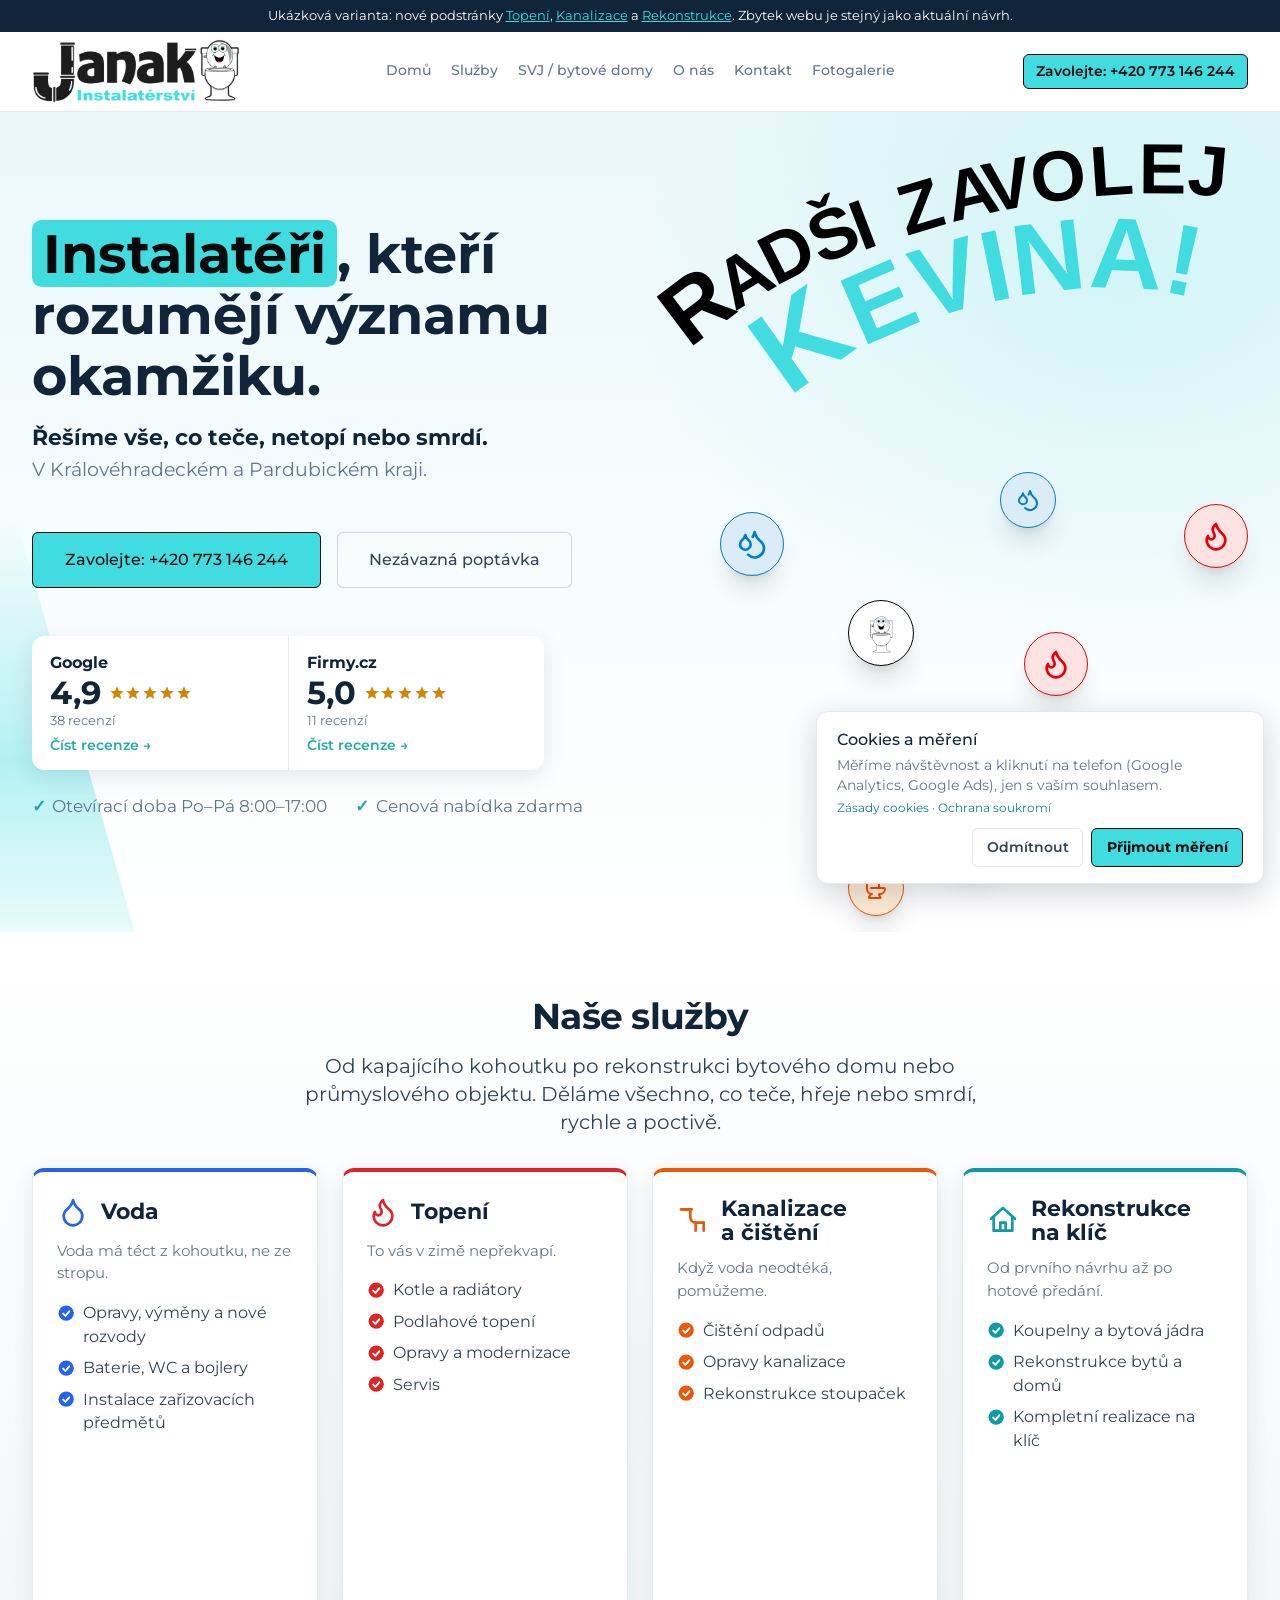
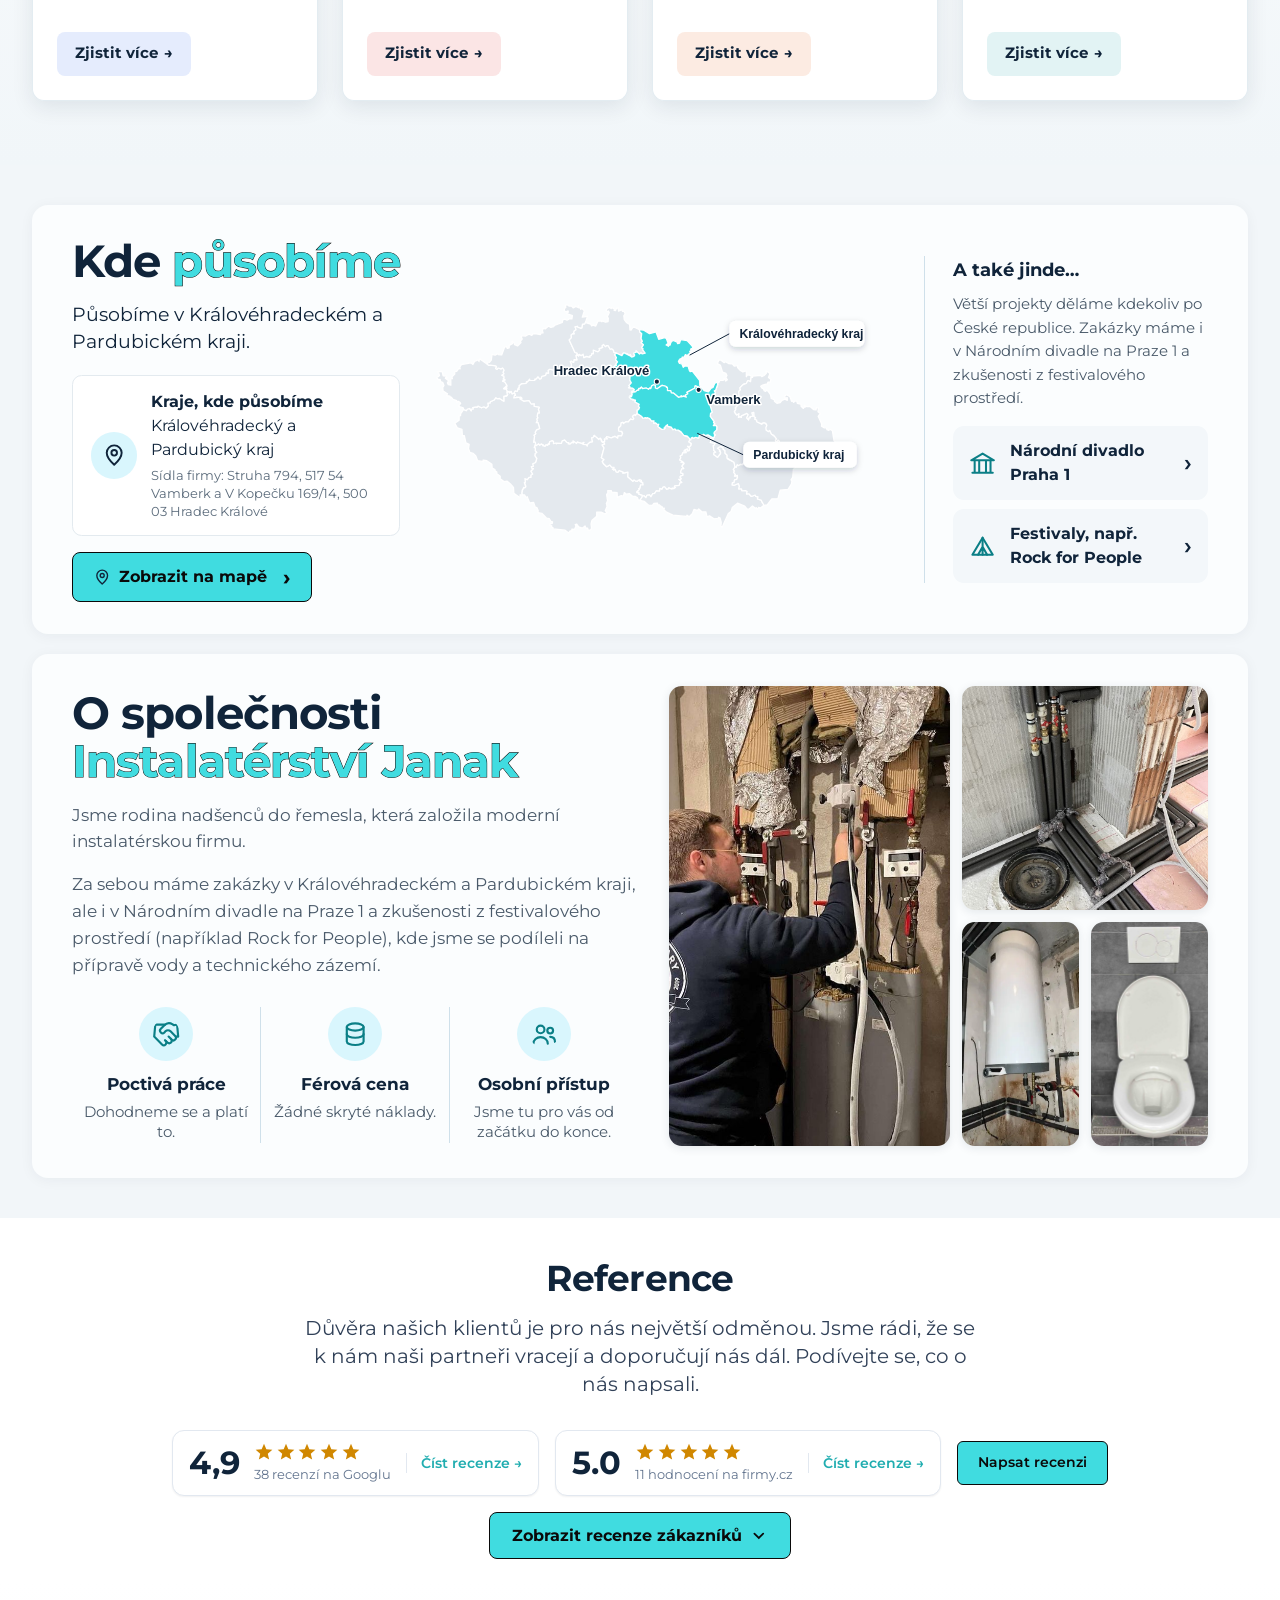
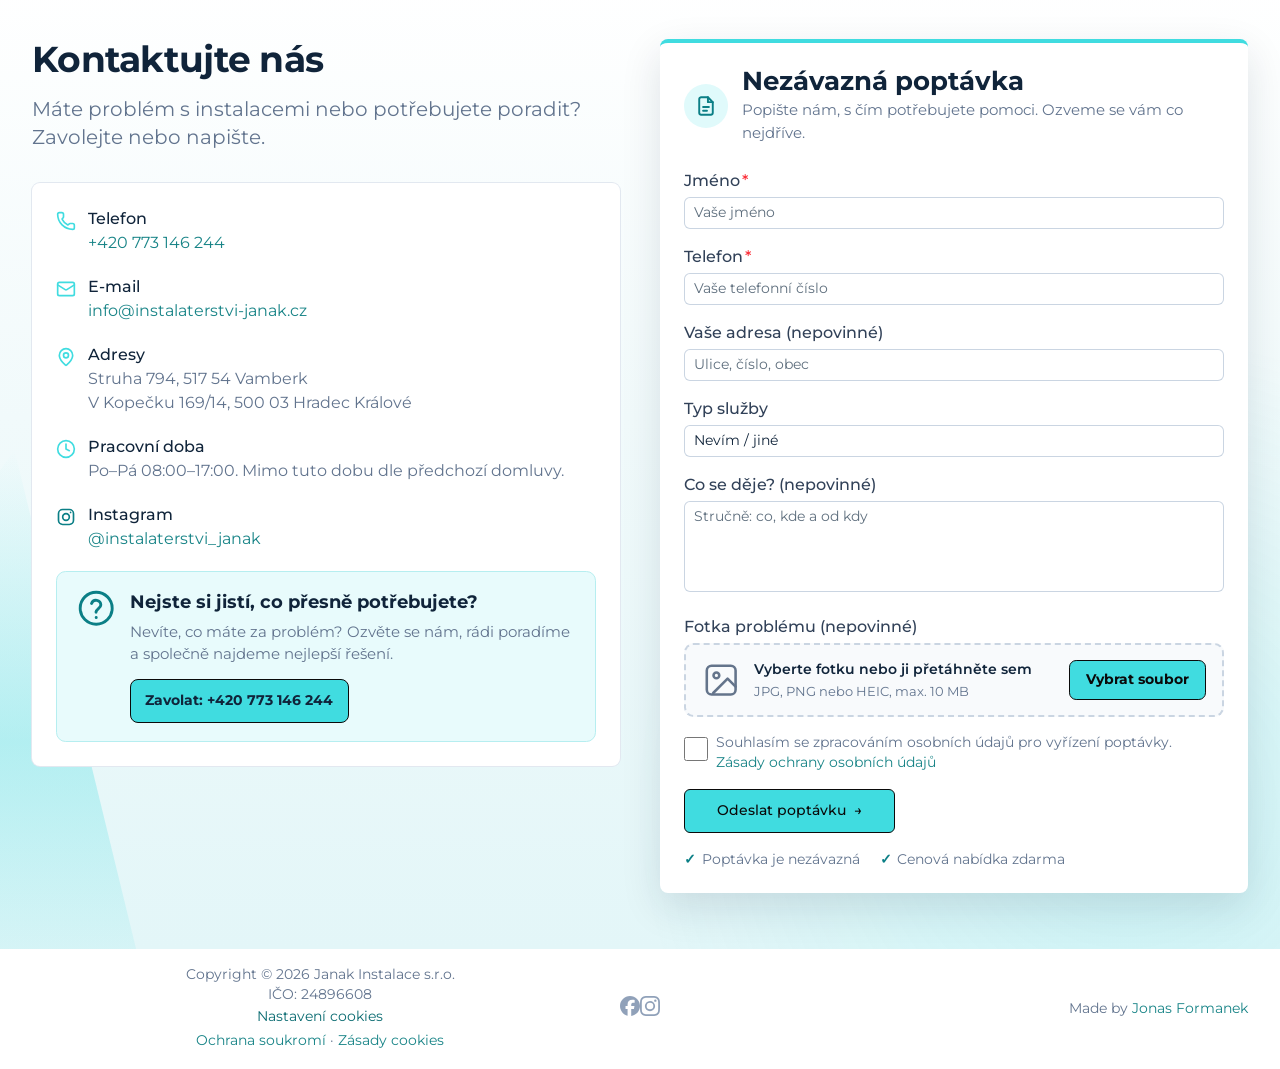
==== commit 3fa877c9: "Hero, služby a kontakt hlavní stránky stejně jako v hlavním návrhu Co-Authored-By: Claude Sonnet 5.5" ====
--- a/index.html
+++ b/index.html
@@ -19,14 +19,14 @@
 <link rel="apple-touch-icon" sizes="180x180" href="assets/img/apple-touch-icon.png">
 <link rel="stylesheet" href="assets/css/entry.css">
 <link rel="stylesheet" href="assets/css/inline.css">
-<link rel="stylesheet" href="assets/css/navrh.css?v=45">
+<link rel="stylesheet" href="assets/css/navrh.css?v=46">
 <script src="assets/js/mereni.js?v=3" defer></script>
 <script src="assets/js/navrh.js?v=7" defer></script>
 <script type="application/ld+json">{"@context": "https://schema.org", "@type": "Plumber", "name": "Janak instalatérství", "telephone": "+420773146244", "email": "info@instalaterstvi-janak.cz", "address": [{"@type": "PostalAddress", "streetAddress": "Struha 794", "addressLocality": "Vamberk", "postalCode": "517 54", "addressCountry": "CZ"}, {"@type": "PostalAddress", "streetAddress": "V Kopečku 169/14", "addressLocality": "Hradec Králové", "postalCode": "500 03", "addressCountry": "CZ"}], "founder": {"@type": "Person", "name": "Kevin Janak"}, "url": "https://www.instalaterstvi-janak.cz/", "areaServed": [{"@type": "AdministrativeArea", "name": "Královéhradecký kraj"}, {"@type": "AdministrativeArea", "name": "Pardubický kraj"}], "logo": "https://www.instalaterstvi-janak.cz/logo.png", "sameAs": ["https://www.facebook.com/profile.php?id=61565203664697", "https://www.instagram.com/instalaterstvi_janak/"]}</script>
 </head>
 <body data-consent="unset"><div class="var-strip" role="note">Ukázková varianta: nové podstránky <a href="topeni.html">Topení</a>, <a href="kanalizace.html">Kanalizace</a> a <a href="rekonstrukce.html">Rekonstrukce</a>. Zbytek webu je stejný jako aktuální návrh.</div>
 <div id="app" class="isolate">
-<header class="bg-default/75 backdrop-blur border-b border-default h-(--ui-header-height) sticky top-0 z-50"><a class="skip-link" href="#main">Přejít na obsah</a><div class="w-full max-w-(--ui-container) mx-auto px-4 sm:px-6 lg:px-8 flex items-center justify-between gap-3 h-full"><div class="lg:flex-1 flex items-center gap-1.5"><a href="index.html" aria-label="Janak instalatérství" class="focus-visible:outline-primary shrink-0 font-bold text-xl text-highlighted flex items-end gap-1.5"><div class="flex items-center flex-nowrap gap-4"><img alt="Janak instalatérství" class="h-16 w-auto" src="assets/img/logo.png"></div></a></div><div class="hidden lg:flex"><nav data-collapsed="false" class="relative gap-1.5 [&amp;&gt;div]:min-w-0 items-center justify-between hidden lg:flex" aria-label="Hlavní" data-orientation="horizontal" dir="ltr" data-reka-navigation-menu><div style="position:relative;"><ul class="isolate min-w-0 flex items-center" data-orientation="horizontal"><li data-menu-item class="min-w-0 py-2"><a href="index.html" data-reka-collection-item class="group relative w-full flex items-center gap-1.5 font-medium text-sm before:absolute before:z-[-1] before:rounded-md focus:outline-none focus-visible:outline-none dark:focus-visible:outline-none focus-visible:before:ring-inset focus-visible:before:ring-2 focus-visible:before:ring-primary px-2.5 py-1.5 before:inset-x-px before:inset-y-0 text-muted hover:before:bg-elevated/50 transition-colors before:transition-colors data-[state=open]:text-highlighted data-[state=open]:before:bg-elevated/50 hover:text-primary"><span class="truncate">Domů</span></a></li><li data-menu-item class="min-w-0 py-2"><a href="index.html#sluzby" data-reka-collection-item class="group relative w-full flex items-center gap-1.5 font-medium text-sm before:absolute before:z-[-1] before:rounded-md focus:outline-none focus-visible:outline-none dark:focus-visible:outline-none focus-visible:before:ring-inset focus-visible:before:ring-2 focus-visible:before:ring-primary px-2.5 py-1.5 before:inset-x-px before:inset-y-0 text-muted hover:before:bg-elevated/50 transition-colors before:transition-colors data-[state=open]:text-highlighted data-[state=open]:before:bg-elevated/50 hover:text-primary"><span class="truncate">Služby</span></a></li><li data-menu-item class="min-w-0 py-2"><a href="svj-developeri.html" data-reka-collection-item class="group relative w-full flex items-center gap-1.5 font-medium text-sm before:absolute before:z-[-1] before:rounded-md focus:outline-none focus-visible:outline-none dark:focus-visible:outline-none focus-visible:before:ring-inset focus-visible:before:ring-2 focus-visible:before:ring-primary px-2.5 py-1.5 before:inset-x-px before:inset-y-0 text-muted hover:before:bg-elevated/50 transition-colors before:transition-colors data-[state=open]:text-highlighted data-[state=open]:before:bg-elevated/50 hover:text-primary"><span class="truncate">SVJ / bytové domy</span></a></li><li data-menu-item class="min-w-0 py-2"><a href="index.html#o-nas" data-reka-collection-item class="group relative w-full flex items-center gap-1.5 font-medium text-sm before:absolute before:z-[-1] before:rounded-md focus:outline-none focus-visible:outline-none dark:focus-visible:outline-none focus-visible:before:ring-inset focus-visible:before:ring-2 focus-visible:before:ring-primary px-2.5 py-1.5 before:inset-x-px before:inset-y-0 text-muted hover:before:bg-elevated/50 transition-colors before:transition-colors data-[state=open]:text-highlighted data-[state=open]:before:bg-elevated/50 hover:text-primary"><span class="truncate">O nás</span></a></li><li data-menu-item class="min-w-0 py-2"><a href="index.html#kontakt" data-reka-collection-item class="group relative w-full flex items-center gap-1.5 font-medium text-sm before:absolute before:z-[-1] before:rounded-md focus:outline-none focus-visible:outline-none dark:focus-visible:outline-none focus-visible:before:ring-inset focus-visible:before:ring-2 focus-visible:before:ring-primary px-2.5 py-1.5 before:inset-x-px before:inset-y-0 text-muted hover:before:bg-elevated/50 transition-colors before:transition-colors data-[state=open]:text-highlighted data-[state=open]:before:bg-elevated/50 hover:text-primary"><span class="truncate">Kontakt</span></a></li><li data-menu-item class="min-w-0 py-2"><a href="fotogalerie.html" data-reka-collection-item class="group relative w-full flex items-center gap-1.5 font-medium text-sm before:absolute before:z-[-1] before:rounded-md focus:outline-none focus-visible:outline-none dark:focus-visible:outline-none focus-visible:before:ring-inset focus-visible:before:ring-2 focus-visible:before:ring-primary px-2.5 py-1.5 before:inset-x-px before:inset-y-0 text-muted hover:before:bg-elevated/50 transition-colors before:transition-colors data-[state=open]:text-highlighted data-[state=open]:before:bg-elevated/50 hover:text-primary"><span class="truncate">Fotogalerie</span></a></li></ul></div><div class="absolute top-full left-0 flex w-full justify-center"></div></nav></div><div class="flex items-center justify-end lg:flex-1 gap-1.5"><div class="phone-wrap"><a href="tel:+420773146244" data-tel-loc="header_phone" class="btn-call">Zavolejte: +420 773 146 244</a></div><button type="button" aria-label="Otevřít menu" aria-expanded="false" aria-controls="mobile-nav" data-menu-toggle class="rounded-md font-medium inline-flex items-center disabled:cursor-not-allowed aria-disabled:cursor-not-allowed disabled:opacity-75 aria-disabled:opacity-75 transition-colors text-sm gap-1.5 text-default hover:bg-elevated active:bg-elevated focus:outline-none focus-visible:bg-elevated hover:disabled:bg-transparent dark:hover:disabled:bg-transparent hover:aria-disabled:bg-transparent dark:hover:aria-disabled:bg-transparent p-1.5 lg:hidden -me-1.5"><span class="iconify i-lucide:menu shrink-0 size-5" aria-hidden="true" style=""></span></button></div></div></header><nav id="mobile-nav" class="mobile-nav" aria-label="Mobilní menu" hidden><a href="index.html">Domů</a><a href="index.html#sluzby">Služby</a><a href="svj-developeri.html">SVJ / bytové domy</a><a href="index.html#o-nas">O nás</a><a href="index.html#oblast">Oblast</a><a href="index.html#kontakt">Kontakt</a><a href="fotogalerie.html">Fotogalerie</a></nav><main id="main" tabindex="-1" class="min-h-[calc(100vh-var(--ui-header-height))]"><section class="my-8 lg:my-0 home-hero"><div class="w-full max-w-(--ui-container) mx-auto hero-xl px-4 sm:px-6 lg:px-8 min-h-[calc(100vh-var(--ui-header-height))] grid grid-cols-1 lg:grid-cols-2 items-center gap-8"><div class="space-y-8"><div class="space-y-4"><h1 class="hero-h1 text-4xl md:text-6xl font-bold text-highlighted leading-tight"><span class="text-primary relative">Instalatér</span> pro vodu, topení a kanalizaci v Královéhradeckém a Pardubickém kraji</h1><p class="text-xl text-muted max-w-lg">Opravy a rekonstrukce rozvodů v rodinných domech, bytech i bytových domech. Po prohlídce dostanete cenovou nabídku a cena v ní uvedená platí.</p></div><div class="flex flex-col sm:flex-row gap-4 items-start"><div class="flex flex-col gap-2"><a href="tel:+420773146244" data-tel-loc="hero" class="disabled:cursor-not-allowed aria-disabled:cursor-not-allowed aria-disabled:opacity-75 py-1.5 active:bg-primary/75 disabled:bg-primary aria-disabled:bg-primary focus-visible:outline-2 focus-visible:outline-offset-2 focus-visible:outline-primary inline-flex items-center justify-center gap-2 whitespace-nowrap text-sm font-medium transition-colors focus-visible:outline-none focus-visible:ring-2 disabled:pointer-events-none disabled:opacity-50 [&_svg]:pointer-events-none [&_svg]:size-4 [&_svg]:shrink-0 h-11 rounded-md px-8 bg-blue-600 hover:bg-blue-700 text-white group">Zavolejte: +420 773 146 244</a></div><div class="flex flex-col gap-2"><a href="#formular" data-cta="hero_poptavka" class="disabled:cursor-not-allowed aria-disabled:cursor-not-allowed aria-disabled:opacity-75 py-1.5 inline-flex items-center justify-center gap-2 whitespace-nowrap text-sm font-medium transition-colors focus-visible:outline-none focus-visible:ring-2 focus-visible:ring-primary h-11 rounded-md px-8 ring ring-inset ring-accented text-default hover:bg-elevated">Nezávazná poptávka</a></div></div><div class="hero-trust"><a href="https://www.google.com/maps?cid=14444978294246143952" target="_blank" rel="noopener" class="rating-card"><div class="rating-card__score">4,9</div><div class="rating-card__body"><div class="rating-card__stars" role="img" aria-label="Hodnocení 4,9 z 5"><span class="iconify i-material-symbols:star bg-yellow-600 size-5" aria-hidden="true"></span><span class="iconify i-material-symbols:star bg-yellow-600 size-5" aria-hidden="true"></span><span class="iconify i-material-symbols:star bg-yellow-600 size-5" aria-hidden="true"></span><span class="iconify i-material-symbols:star bg-yellow-600 size-5" aria-hidden="true"></span><span class="iconify i-material-symbols:star bg-yellow-600 size-5" aria-hidden="true"></span></div><div class="rating-card__meta">38 recenzí na Googlu</div></div><span class="rating-card__link">Číst recenze →</span></a><ul class="hero-trust__list"><li>Otevírací doba Po–Pá 8:00–17:00</li><li>Cenová nabídka zdarma</li></ul></div></div><div class="relative hidden lg:block h-[820px] self-start"><img style="z-index:30" class="absolute w-2xl left-0 top-10 -rotate-[10deg]" src="assets/img/test.svg" alt="" data-v-ee65e42d><div style="position:absolute;left:0;right:0;bottom:0;top:360px"><a href="index.html#voda" aria-label="Voda" class="absolute top-10 left-16 motion-safe:animate-[6s_ease-in-out_-6s_infinite_bouncy]"><span class="block"><span class="flex items-center justify-center bg-blue-100 size-16 border-blue-600 border rounded-full shadow-xl"><span class="iconify i-lucide:droplets bg-blue-600 size-8" aria-hidden="true"></span></span></span></a><a href="index.html#kontakt" aria-label="Kontakt a poptávka" class="absolute top-32 left-48 motion-safe:animate-[6s_ease-in-out_-5s_infinite_bouncy]"><span class="block"><span class="flex items-center justify-center bg-white p-2 border-black border rounded-full shadow-xl"><img class="size-12 object-contain" src="assets/img/hajzl.png" alt=""></span></span></a><a href="kanalizace.html" aria-label="Kanalizace" class="absolute bottom-4 left-48 motion-safe:animate-[6s_ease-in-out_-4s_infinite_bouncy]"><span class="block"><span class="flex items-center justify-center bg-orange-100 size-14 border-orange-600 border rounded-full shadow-xl"><span class="iconify i-lucide:toilet bg-orange-600 size-6" aria-hidden="true"></span></span></span></a><a href="index.html#kontakt" aria-label="Kontakt a poptávka" class="absolute bottom-16 right-60 motion-safe:animate-[6s_ease-in-out_-3s_infinite_bouncy]"><span class="block"><span class="flex items-center justify-center bg-white p-2 border-black border rounded-full shadow-xl"><img class="size-12 object-contain" src="assets/img/hajzl.png" alt=""></span></span></a><a href="index.html#voda" aria-label="Voda" class="absolute top-0 right-48 motion-safe:animate-[6s_ease-in-out_-2s_infinite_bouncy]"><span class="block"><span class="flex items-center justify-center bg-blue-100 size-14 border-blue-600 border rounded-full shadow-xl"><span class="iconify i-lucide:droplets bg-blue-600 size-6" aria-hidden="true"></span></span></span></a><a href="kanalizace.html" aria-label="Kanalizace" class="absolute bottom-24 right-16 motion-safe:animate-[6s_ease-in-out_-1s_infinite_bouncy]"><span class="block"><span class="flex items-center justify-center bg-orange-100 size-16 border-orange-600 border rounded-full shadow-xl"><span class="iconify i-lucide:toilet bg-orange-600 size-8" aria-hidden="true"></span></span></span></a><a href="topeni.html" aria-label="Topení" class="absolute top-8 right-0 motion-safe:animate-[6s_ease-in-out_-0s_infinite_bouncy]"><span class="block"><span class="flex items-center justify-center bg-red-100 size-16 border-red-600 border rounded-full shadow-xl"><span class="iconify i-lucide:flame bg-red-600 size-8" aria-hidden="true"></span></span></span></a><a href="topeni.html" aria-label="Topení" class="absolute top-40 right-40 motion-safe:animate-[6s_ease-in-out_-3.5s_infinite_bouncy]"><span class="block"><span class="flex items-center justify-center bg-red-100 size-16 border-red-600 border rounded-full shadow-xl"><span class="iconify i-lucide:flame bg-red-600 size-8" aria-hidden="true"></span></span></span></a></div></div></div></section><section id="sluzby" class="my-8 lg:my-0 py-12 lg:py-16 grid items-center"><div class="w-full max-w-(--ui-container) mx-auto px-4 sm:px-6 lg:px-8"><h2 class="text-4xl text-center font-bold text-highlighted">Naše služby</h2><p class="text-center text-xl my-4 max-w-2xl mx-auto">Od kapajícího kohoutku po rekonstrukci bytového domu nebo průmyslového objektu. Děláme všechno, co teče, hřeje nebo smrdí, rychle a poctivě.</p>
+<header class="bg-default/75 backdrop-blur border-b border-default h-(--ui-header-height) sticky top-0 z-50"><a class="skip-link" href="#main">Přejít na obsah</a><div class="w-full max-w-(--ui-container) mx-auto px-4 sm:px-6 lg:px-8 flex items-center justify-between gap-3 h-full"><div class="lg:flex-1 flex items-center gap-1.5"><a href="index.html" aria-label="Janak instalatérství" class="focus-visible:outline-primary shrink-0 font-bold text-xl text-highlighted flex items-end gap-1.5"><div class="flex items-center flex-nowrap gap-4"><img alt="Janak instalatérství" class="h-16 w-auto" src="assets/img/logo.png"></div></a></div><div class="hidden lg:flex"><nav data-collapsed="false" class="relative gap-1.5 [&amp;&gt;div]:min-w-0 items-center justify-between hidden lg:flex" aria-label="Hlavní" data-orientation="horizontal" dir="ltr" data-reka-navigation-menu><div style="position:relative;"><ul class="isolate min-w-0 flex items-center" data-orientation="horizontal"><li data-menu-item class="min-w-0 py-2"><a href="index.html" data-reka-collection-item class="group relative w-full flex items-center gap-1.5 font-medium text-sm before:absolute before:z-[-1] before:rounded-md focus:outline-none focus-visible:outline-none dark:focus-visible:outline-none focus-visible:before:ring-inset focus-visible:before:ring-2 focus-visible:before:ring-primary px-2.5 py-1.5 before:inset-x-px before:inset-y-0 text-muted hover:before:bg-elevated/50 transition-colors before:transition-colors data-[state=open]:text-highlighted data-[state=open]:before:bg-elevated/50 hover:text-primary"><span class="truncate">Domů</span></a></li><li data-menu-item class="min-w-0 py-2"><a href="index.html#sluzby" data-reka-collection-item class="group relative w-full flex items-center gap-1.5 font-medium text-sm before:absolute before:z-[-1] before:rounded-md focus:outline-none focus-visible:outline-none dark:focus-visible:outline-none focus-visible:before:ring-inset focus-visible:before:ring-2 focus-visible:before:ring-primary px-2.5 py-1.5 before:inset-x-px before:inset-y-0 text-muted hover:before:bg-elevated/50 transition-colors before:transition-colors data-[state=open]:text-highlighted data-[state=open]:before:bg-elevated/50 hover:text-primary"><span class="truncate">Služby</span></a></li><li data-menu-item class="min-w-0 py-2"><a href="svj-developeri.html" data-reka-collection-item class="group relative w-full flex items-center gap-1.5 font-medium text-sm before:absolute before:z-[-1] before:rounded-md focus:outline-none focus-visible:outline-none dark:focus-visible:outline-none focus-visible:before:ring-inset focus-visible:before:ring-2 focus-visible:before:ring-primary px-2.5 py-1.5 before:inset-x-px before:inset-y-0 text-muted hover:before:bg-elevated/50 transition-colors before:transition-colors data-[state=open]:text-highlighted data-[state=open]:before:bg-elevated/50 hover:text-primary"><span class="truncate">SVJ / bytové domy</span></a></li><li data-menu-item class="min-w-0 py-2"><a href="index.html#o-nas" data-reka-collection-item class="group relative w-full flex items-center gap-1.5 font-medium text-sm before:absolute before:z-[-1] before:rounded-md focus:outline-none focus-visible:outline-none dark:focus-visible:outline-none focus-visible:before:ring-inset focus-visible:before:ring-2 focus-visible:before:ring-primary px-2.5 py-1.5 before:inset-x-px before:inset-y-0 text-muted hover:before:bg-elevated/50 transition-colors before:transition-colors data-[state=open]:text-highlighted data-[state=open]:before:bg-elevated/50 hover:text-primary"><span class="truncate">O nás</span></a></li><li data-menu-item class="min-w-0 py-2"><a href="index.html#kontakt" data-reka-collection-item class="group relative w-full flex items-center gap-1.5 font-medium text-sm before:absolute before:z-[-1] before:rounded-md focus:outline-none focus-visible:outline-none dark:focus-visible:outline-none focus-visible:before:ring-inset focus-visible:before:ring-2 focus-visible:before:ring-primary px-2.5 py-1.5 before:inset-x-px before:inset-y-0 text-muted hover:before:bg-elevated/50 transition-colors before:transition-colors data-[state=open]:text-highlighted data-[state=open]:before:bg-elevated/50 hover:text-primary"><span class="truncate">Kontakt</span></a></li><li data-menu-item class="min-w-0 py-2"><a href="fotogalerie.html" data-reka-collection-item class="group relative w-full flex items-center gap-1.5 font-medium text-sm before:absolute before:z-[-1] before:rounded-md focus:outline-none focus-visible:outline-none dark:focus-visible:outline-none focus-visible:before:ring-inset focus-visible:before:ring-2 focus-visible:before:ring-primary px-2.5 py-1.5 before:inset-x-px before:inset-y-0 text-muted hover:before:bg-elevated/50 transition-colors before:transition-colors data-[state=open]:text-highlighted data-[state=open]:before:bg-elevated/50 hover:text-primary"><span class="truncate">Fotogalerie</span></a></li></ul></div><div class="absolute top-full left-0 flex w-full justify-center"></div></nav></div><div class="flex items-center justify-end lg:flex-1 gap-1.5"><div class="phone-wrap"><a href="tel:+420773146244" data-tel-loc="header_phone" class="btn-call">Zavolejte: +420 773 146 244</a></div><button type="button" aria-label="Otevřít menu" aria-expanded="false" aria-controls="mobile-nav" data-menu-toggle class="rounded-md font-medium inline-flex items-center disabled:cursor-not-allowed aria-disabled:cursor-not-allowed disabled:opacity-75 aria-disabled:opacity-75 transition-colors text-sm gap-1.5 text-default hover:bg-elevated active:bg-elevated focus:outline-none focus-visible:bg-elevated hover:disabled:bg-transparent dark:hover:disabled:bg-transparent hover:aria-disabled:bg-transparent dark:hover:aria-disabled:bg-transparent p-1.5 lg:hidden -me-1.5"><span class="iconify i-lucide:menu shrink-0 size-5" aria-hidden="true" style=""></span></button></div></div></header><nav id="mobile-nav" class="mobile-nav" aria-label="Mobilní menu" hidden><a href="index.html">Domů</a><a href="index.html#sluzby">Služby</a><a href="svj-developeri.html">SVJ / bytové domy</a><a href="index.html#o-nas">O nás</a><a href="index.html#oblast">Oblast</a><a href="index.html#kontakt">Kontakt</a><a href="fotogalerie.html">Fotogalerie</a></nav><main id="main" tabindex="-1" class="min-h-[calc(100vh-var(--ui-header-height))]"><section class="my-8 lg:my-0 home-hero"><div class="w-full max-w-(--ui-container) mx-auto hero-xl px-4 sm:px-6 lg:px-8 min-h-[calc(100vh-var(--ui-header-height))] grid grid-cols-1 lg:grid-cols-2 items-center gap-8"><div class="space-y-8"><div class="space-y-4"><h1 class="hero-h1 text-4xl md:text-6xl font-bold text-highlighted leading-tight"><span class="hl-mark">Instalatéři</span>, kteří rozumějí významu okamžiku.</h1><p class="hero-sub"><strong>Řešíme vše, co teče, netopí nebo smrdí.</strong><span>V Královéhradeckém a Pardubickém kraji.</span></p></div><div class="flex flex-col sm:flex-row gap-4 items-start"><div class="flex flex-col gap-2"><a href="tel:+420773146244" data-tel-loc="hero" class="disabled:cursor-not-allowed aria-disabled:cursor-not-allowed aria-disabled:opacity-75 py-1.5 active:bg-primary/75 disabled:bg-primary aria-disabled:bg-primary focus-visible:outline-2 focus-visible:outline-offset-2 focus-visible:outline-primary inline-flex items-center justify-center gap-2 whitespace-nowrap text-sm font-medium transition-colors focus-visible:outline-none focus-visible:ring-2 disabled:pointer-events-none disabled:opacity-50 [&_svg]:pointer-events-none [&_svg]:size-4 [&_svg]:shrink-0 h-11 rounded-md px-8 bg-blue-600 hover:bg-blue-700 text-white group">Zavolejte: +420 773 146 244</a></div><div class="flex flex-col gap-2"><a href="#formular" data-cta="hero_poptavka" class="disabled:cursor-not-allowed aria-disabled:cursor-not-allowed aria-disabled:opacity-75 py-1.5 inline-flex items-center justify-center gap-2 whitespace-nowrap text-sm font-medium transition-colors focus-visible:outline-none focus-visible:ring-2 focus-visible:ring-primary h-11 rounded-md px-8 ring ring-inset ring-accented text-default hover:bg-elevated">Nezávazná poptávka</a></div></div><div class="hero-trust"><div class="rating-duo"><a href="https://www.google.com/maps?cid=14444978294246143952" target="_blank" rel="noopener" class="rating-duo__item"><span class="rating-duo__src">Google</span><span class="rating-duo__row"><span class="rating-card__score">4,9</span><span class="rating-card__stars" role="img" aria-label="Hodnocení 4,9 z 5"><span class="iconify i-material-symbols:star bg-yellow-600 size-5" aria-hidden="true"></span><span class="iconify i-material-symbols:star bg-yellow-600 size-5" aria-hidden="true"></span><span class="iconify i-material-symbols:star bg-yellow-600 size-5" aria-hidden="true"></span><span class="iconify i-material-symbols:star bg-yellow-600 size-5" aria-hidden="true"></span><span class="iconify i-material-symbols:star bg-yellow-600 size-5" aria-hidden="true"></span></span></span><span class="rating-card__meta">38 recenzí</span><span class="rating-card__link">Číst recenze →</span></a><a href="https://en.firmy.cz/company/13757941-instalater-kevin-janak-vamberk.html" target="_blank" rel="noopener" class="rating-duo__item"><span class="rating-duo__src">Firmy.cz</span><span class="rating-duo__row"><span class="rating-card__score">5,0</span><span class="rating-card__stars" role="img" aria-label="Hodnocení 5 z 5"><span class="iconify i-material-symbols:star bg-yellow-600 size-5" aria-hidden="true"></span><span class="iconify i-material-symbols:star bg-yellow-600 size-5" aria-hidden="true"></span><span class="iconify i-material-symbols:star bg-yellow-600 size-5" aria-hidden="true"></span><span class="iconify i-material-symbols:star bg-yellow-600 size-5" aria-hidden="true"></span><span class="iconify i-material-symbols:star bg-yellow-600 size-5" aria-hidden="true"></span></span></span><span class="rating-card__meta">11 recenzí</span><span class="rating-card__link">Číst recenze →</span></a></div><ul class="hero-trust__list"><li>Otevírací doba Po–Pá 8:00–17:00</li><li>Cenová nabídka zdarma</li></ul></div></div><div class="relative hidden lg:block h-[820px] self-start"><img style="z-index:30" class="absolute w-2xl left-0 top-10 -rotate-[10deg]" src="assets/img/test.svg" alt="" data-v-ee65e42d><div style="position:absolute;left:0;right:0;bottom:0;top:360px"><a href="index.html#voda" aria-label="Voda" class="absolute top-10 left-16 motion-safe:animate-[6s_ease-in-out_-6s_infinite_bouncy]"><span class="block"><span class="flex items-center justify-center bg-blue-100 size-16 border-blue-600 border rounded-full shadow-xl"><span class="iconify i-lucide:droplets bg-blue-600 size-8" aria-hidden="true"></span></span></span></a><a href="index.html#kontakt" aria-label="Kontakt a poptávka" class="absolute top-32 left-48 motion-safe:animate-[6s_ease-in-out_-5s_infinite_bouncy]"><span class="block"><span class="flex items-center justify-center bg-white p-2 border-black border rounded-full shadow-xl"><img class="size-12 object-contain" src="assets/img/hajzl.png" alt=""></span></span></a><a href="kanalizace.html" aria-label="Kanalizace" class="absolute bottom-4 left-48 motion-safe:animate-[6s_ease-in-out_-4s_infinite_bouncy]"><span class="block"><span class="flex items-center justify-center bg-orange-100 size-14 border-orange-600 border rounded-full shadow-xl"><span class="iconify i-lucide:toilet bg-orange-600 size-6" aria-hidden="true"></span></span></span></a><a href="index.html#kontakt" aria-label="Kontakt a poptávka" class="absolute bottom-16 right-60 motion-safe:animate-[6s_ease-in-out_-3s_infinite_bouncy]"><span class="block"><span class="flex items-center justify-center bg-white p-2 border-black border rounded-full shadow-xl"><img class="size-12 object-contain" src="assets/img/hajzl.png" alt=""></span></span></a><a href="index.html#voda" aria-label="Voda" class="absolute top-0 right-48 motion-safe:animate-[6s_ease-in-out_-2s_infinite_bouncy]"><span class="block"><span class="flex items-center justify-center bg-blue-100 size-14 border-blue-600 border rounded-full shadow-xl"><span class="iconify i-lucide:droplets bg-blue-600 size-6" aria-hidden="true"></span></span></span></a><a href="kanalizace.html" aria-label="Kanalizace" class="absolute bottom-24 right-16 motion-safe:animate-[6s_ease-in-out_-1s_infinite_bouncy]"><span class="block"><span class="flex items-center justify-center bg-orange-100 size-16 border-orange-600 border rounded-full shadow-xl"><span class="iconify i-lucide:toilet bg-orange-600 size-8" aria-hidden="true"></span></span></span></a><a href="topeni.html" aria-label="Topení" class="absolute top-8 right-0 motion-safe:animate-[6s_ease-in-out_-0s_infinite_bouncy]"><span class="block"><span class="flex items-center justify-center bg-red-100 size-16 border-red-600 border rounded-full shadow-xl"><span class="iconify i-lucide:flame bg-red-600 size-8" aria-hidden="true"></span></span></span></a><a href="topeni.html" aria-label="Topení" class="absolute top-40 right-40 motion-safe:animate-[6s_ease-in-out_-3.5s_infinite_bouncy]"><span class="block"><span class="flex items-center justify-center bg-red-100 size-16 border-red-600 border rounded-full shadow-xl"><span class="iconify i-lucide:flame bg-red-600 size-8" aria-hidden="true"></span></span></span></a></div></div></div></section><section id="sluzby" class="my-8 lg:my-0 py-12 lg:py-16 grid items-center"><div class="w-full max-w-(--ui-container) mx-auto px-4 sm:px-6 lg:px-8"><h2 class="text-4xl text-center font-bold text-highlighted">Naše služby</h2><p class="text-center text-xl my-4 max-w-2xl mx-auto">Od kapajícího kohoutku po rekonstrukci bytového domu nebo průmyslového objektu. Děláme všechno, co teče, hřeje nebo smrdí, rychle a poctivě.</p>
 <div class="flip-grid">
 <div id="voda" class="flip-card" style="--sc:#2563eb" data-flip>
 <div class="flip-card__inner">
--- a/assets/css/navrh.css
+++ b/assets/css/navrh.css
@@ -648,8 +648,6 @@
 
 /* Sjednocení vzhledu: karty služeb v jedné barvě značky (dřív modrá, červená, oranžová) a nadpisy v námořnické */
 :root { --ui-text-highlighted: #10243A; }
-.flip-grid .flip-card { --sc: #0b7f86 !important; }
-.flip-grid .flip-card .sc-ico { stroke: #0b7f86; }
 
 /* ============================================================
    Hlavní stránka: jemná změna vzhledu (2026-10-22), ve stejném duchu jako SVJ,
@@ -673,23 +671,31 @@
 /* Reference: bílý podklad mezi dvěma světlými pruhy */
 #reference { background: #fff; padding-top: 2.5rem; }
 
-/* Kontakt: tmavě modrý blok s bílým formulářem jako na stránce SVJ */
-#kontakt { position: relative; overflow: hidden; isolation: isolate; margin: 0 !important; padding-top: 3.5rem !important; padding-bottom: 3.5rem !important; background: radial-gradient(ellipse 50% 70% at 100% 70%, #153868 0%, transparent 70%), linear-gradient(135deg, #071a31 0%, #091f3b 55%, #0b2a4a 100%); }
-#kontakt::before { content: ""; position: absolute; z-index: -1; left: -6rem; bottom: -2rem; width: 16rem; height: 60%; background: linear-gradient(180deg, rgba(64, 220, 224, 0) 0%, rgba(64, 220, 224, .45) 45%, rgba(64, 220, 224, .08) 100%); clip-path: polygon(0 28%, 46% 0, 100% 100%, 0 100%); }
-#kontakt .ct-left h2 { color: #fff; }
-#kontakt .ct-left > div:first-child p { color: rgba(255, 255, 255, .88); }
-#kontakt .ct-left > div.ring { background: rgba(9, 36, 68, .55) !important; box-shadow: none; --tw-ring-color: rgba(64, 220, 224, .25); border: 1px solid rgba(64, 220, 224, .22); }
-#kontakt .ct-left .font-medium { color: #fff; }
-#kontakt .ct-left .text-muted { color: rgba(255, 255, 255, .85); }
-#kontakt .ct-left a.text-primary { color: #40DCE0; }
-#kontakt .ct-left svg, #kontakt .ct-left .iconify { color: #40DCE0; }
-#kontakt .ct-left .iconify { background-color: #40DCE0 !important; }
-#kontakt .help-box { background: rgba(64, 220, 224, .1); border-color: rgba(64, 220, 224, .3); }
-#kontakt .help-box strong { color: #fff; }
-#kontakt .help-box p { color: rgba(255, 255, 255, .85); }
-#kontakt .help-box__ico { stroke: #40DCE0; }
-#kontakt .ct-form form { box-shadow: 0 18px 50px rgba(0, 0, 0, .28); border-color: transparent; }
-@media (max-width: 639px) { #kontakt { padding-top: 1.75rem !important; padding-bottom: 1.75rem !important; } #kontakt::before { width: 9rem; left: -4rem; } .home-hero::before { width: 8rem; left: -4rem; } }
+
+/* Přístupnost: tlačítko cookies tmavý text na tyrkysové (kontrast > 7) */
+.cookie-btn:not(.cookie-btn--ghost) { background: #40DCE0; color: #0a0a0a; border: 1.5px solid #0a0a0a; font-weight: 700; }
+
+/* Hero podle Robinova návrhu (2026-10-23): zvýrazněné "Instalatéři", dvě řádky pod nadpisem, hodnocení Google a Firmy.cz vedle sebe */
+.hl-mark { background: #40DCE0; color: #0a0a0a; padding: 0 .2em; border-radius: .18em; box-decoration-break: clone; -webkit-box-decoration-break: clone; -webkit-text-stroke: 0; }
+.hero-sub { display: grid; gap: .35rem; margin: 0; max-width: 32rem; }
+.hero-sub strong { font-size: 1.35rem; line-height: 1.3; font-weight: 700; color: var(--ui-text-highlighted); }
+.hero-sub span { font-size: 1.2rem; color: var(--ui-text-muted); }
+.rating-duo { display: grid; grid-template-columns: 1fr 1fr; background: #fff; border-radius: .8rem; box-shadow: 0 6px 22px rgba(16, 36, 58, .1); overflow: hidden; max-width: 32rem; }
+.rating-duo__item { display: grid; gap: .15rem; padding: .9rem 1.1rem; text-decoration: none; color: inherit; }
+.rating-duo__item + .rating-duo__item { border-left: 1px solid #e3ecf1; }
+.rating-duo__item:hover { background: #f6fcfd; }
+.rating-duo__src { font-weight: 800; font-size: 1rem; color: var(--ui-text-highlighted); }
+.rating-duo__row { display: flex; align-items: center; gap: .5rem; }
+.rating-duo .rating-card__stars { display: flex; gap: .05rem; }
+.rating-duo .rating-card__stars .iconify { width: 1rem; height: 1rem; }
+.rating-duo .rating-card__link { border: 0; padding: 0; margin-top: .15rem; white-space: normal; }
+@media (max-width: 639px) { .rating-duo__item { padding: .7rem .8rem; } .rating-duo .rating-card__stars .iconify { width: .85rem; height: .85rem; } .hero-sub strong { font-size: 1.15rem; } .hero-sub span { font-size: 1.05rem; } }
+
+/* Kontakt: světlý podklad ve stejném tónu jako hero a zbytek hlavní stránky (tyrkysový přechod, jemný šikmý pruh) */
+#kontakt { position: relative; overflow: hidden; isolation: isolate; margin: 0 !important; padding-top: 3.5rem !important; padding-bottom: 3.5rem !important; background: radial-gradient(ellipse 55% 70% at 88% 85%, rgba(64, 220, 224, .16) 0%, transparent 70%), linear-gradient(180deg, #fff 0%, #f1fafb 45%, #e3f6f8 100%); }
+#kontakt::before { content: ""; position: absolute; z-index: -1; left: -6rem; bottom: -2rem; width: 15rem; height: 55%; background: linear-gradient(180deg, rgba(64, 220, 224, 0) 0%, rgba(64, 220, 224, .32) 55%, rgba(64, 220, 224, .05) 100%); clip-path: polygon(0 30%, 46% 0, 100% 100%, 0 100%); }
+#kontakt .ct-form form { box-shadow: 0 14px 40px rgba(16, 36, 58, .12); }
+@media (max-width: 639px) { #kontakt { padding-top: 1.75rem !important; padding-bottom: 1.75rem !important; } #kontakt::before { width: 8rem; left: -4rem; } }
 
 /* Štítek ukázkové varianty */
 .var-strip { padding: .45rem 1rem; text-align: center; font-size: .8rem; line-height: 1.35; color: #fff; background: #10243A; }
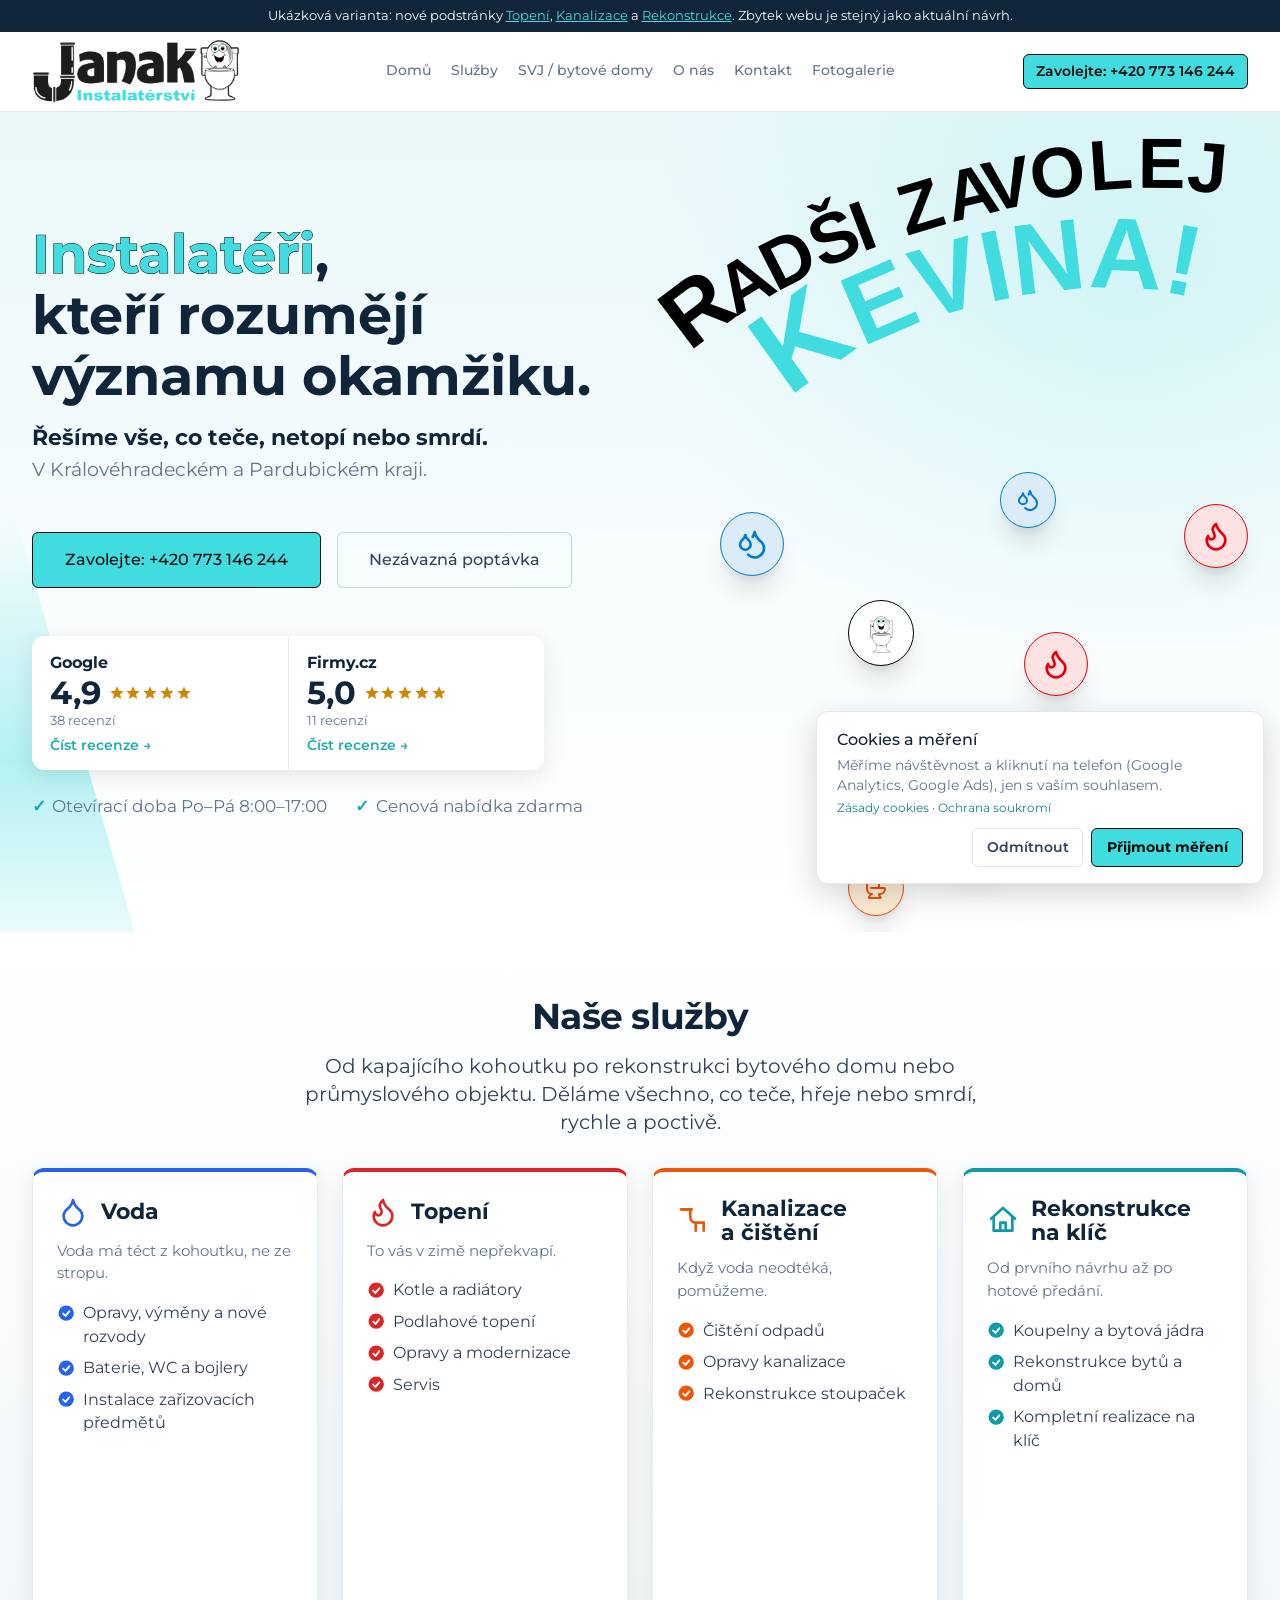
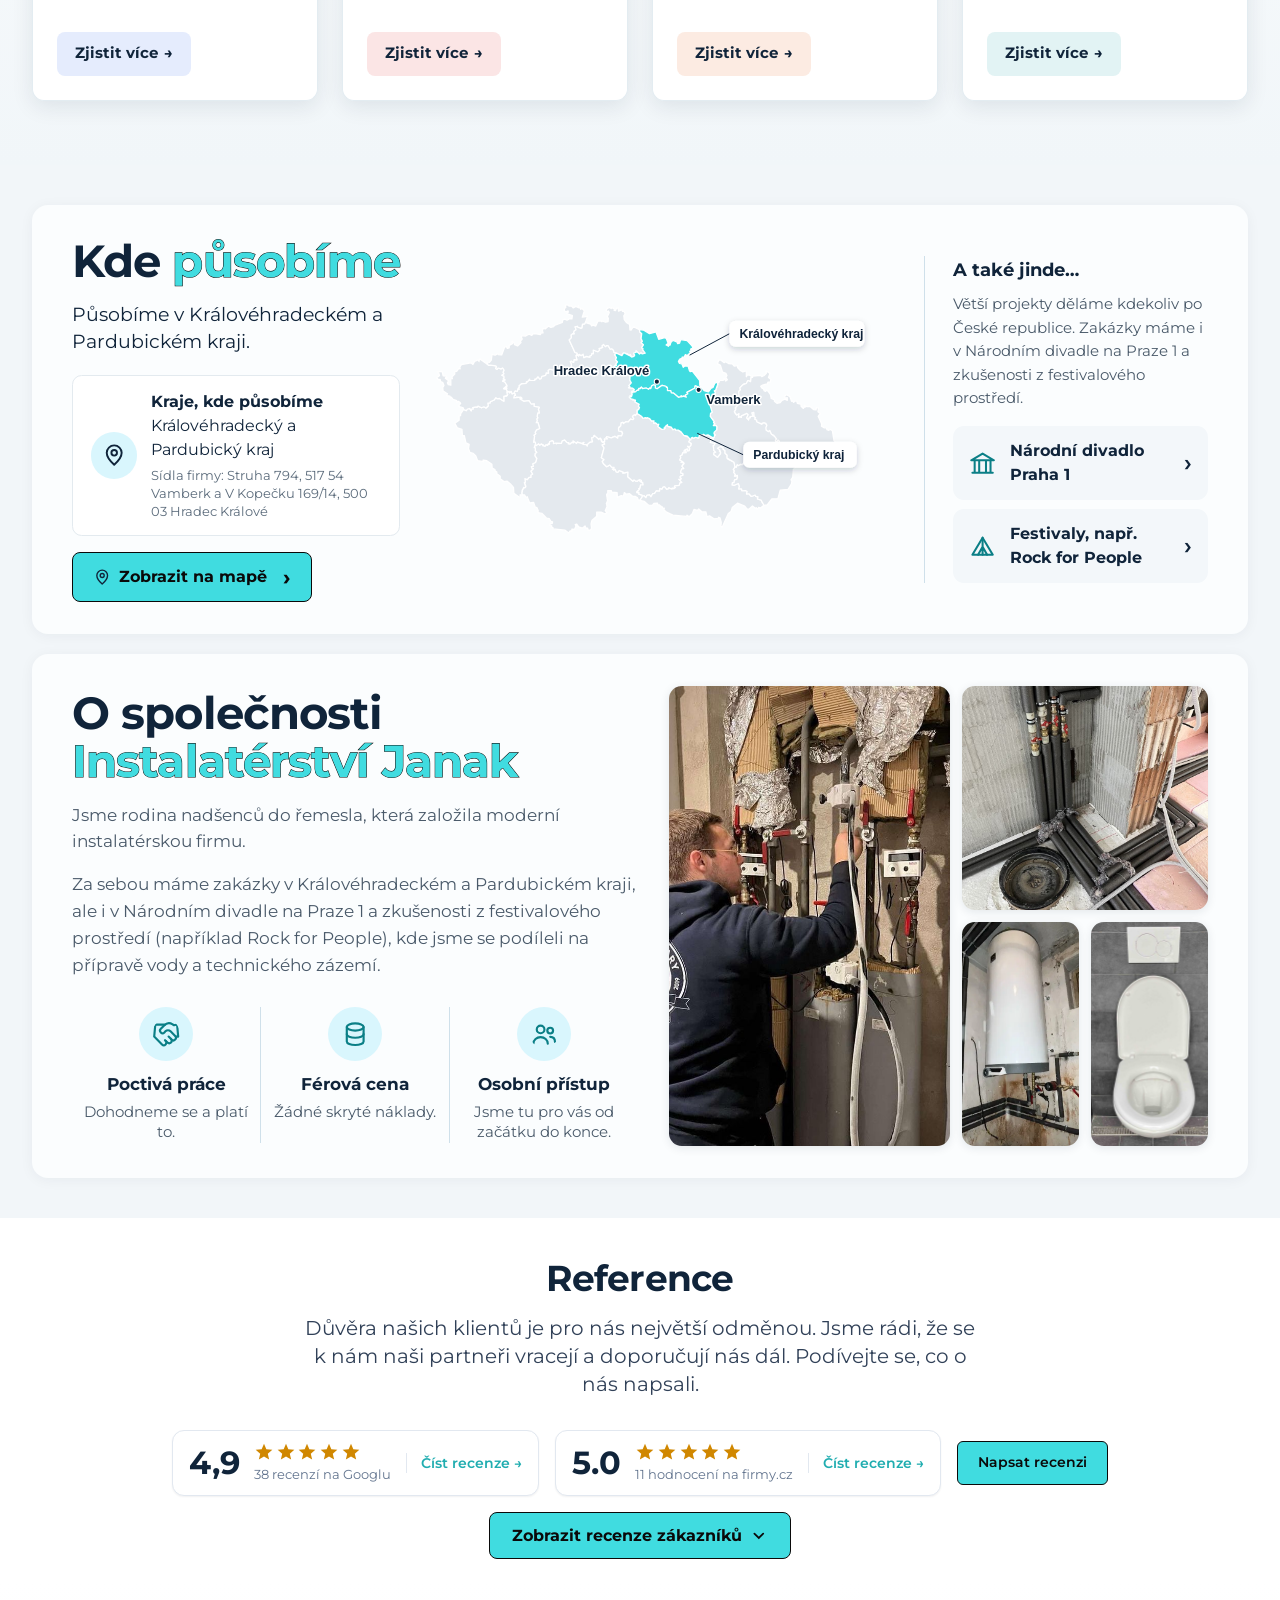
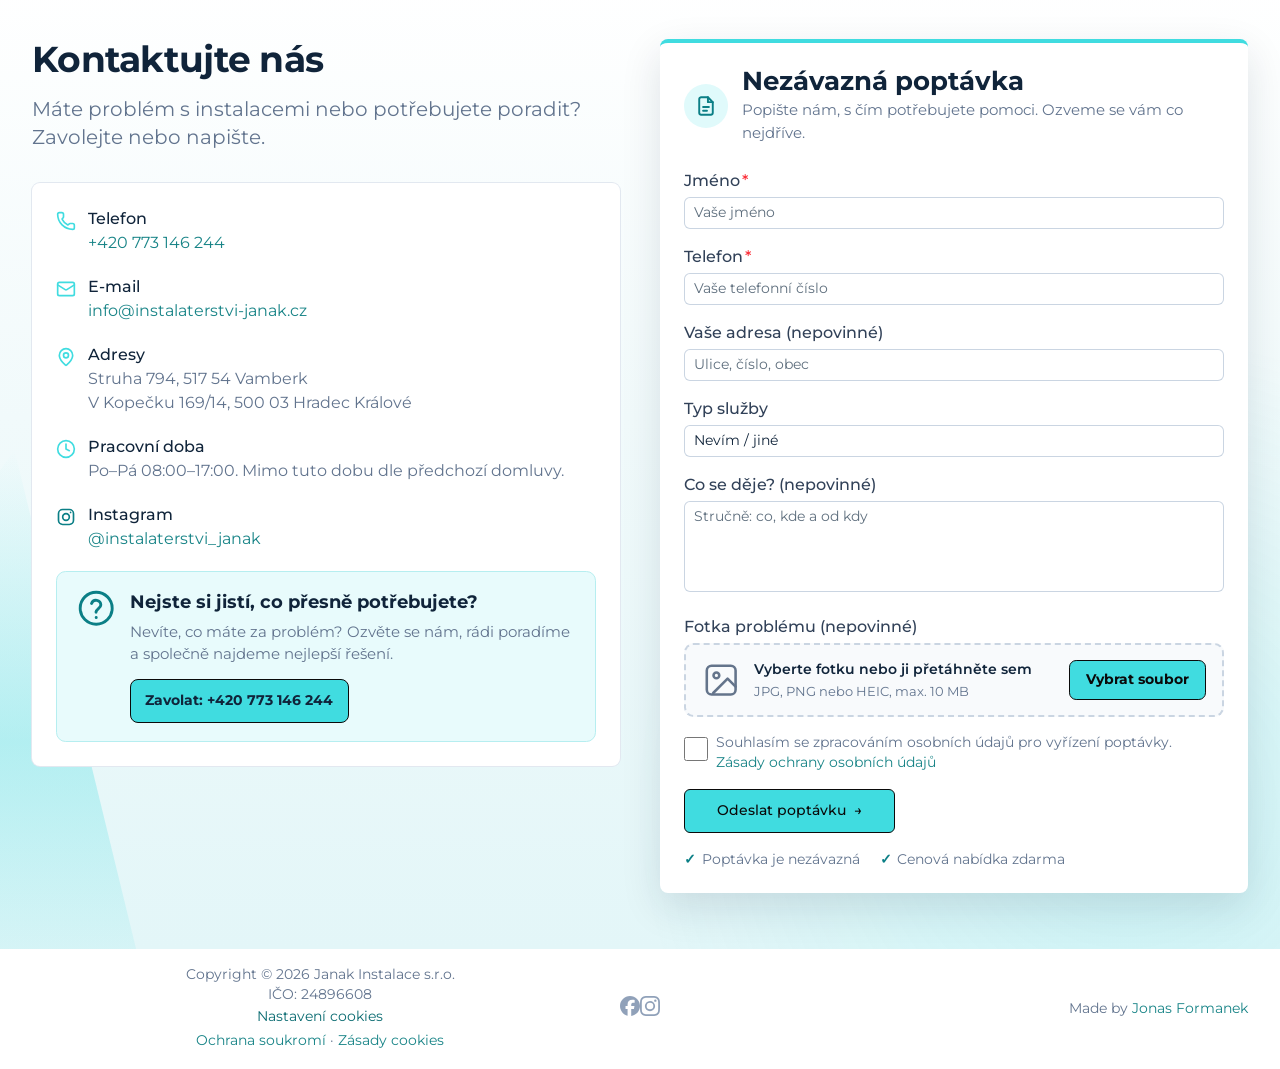
==== commit 28be29c1: "Hero: slovo Instalatéři v tyrkysové barvě písma Co-Authored-By: Claude Sonnet 5.5 <noreply@anthropic" ====
--- a/index.html
+++ b/index.html
@@ -19,14 +19,14 @@
 <link rel="apple-touch-icon" sizes="180x180" href="assets/img/apple-touch-icon.png">
 <link rel="stylesheet" href="assets/css/entry.css">
 <link rel="stylesheet" href="assets/css/inline.css">
-<link rel="stylesheet" href="assets/css/navrh.css?v=46">
+<link rel="stylesheet" href="assets/css/navrh.css?v=47">
 <script src="assets/js/mereni.js?v=3" defer></script>
 <script src="assets/js/navrh.js?v=7" defer></script>
 <script type="application/ld+json">{"@context": "https://schema.org", "@type": "Plumber", "name": "Janak instalatérství", "telephone": "+420773146244", "email": "info@instalaterstvi-janak.cz", "address": [{"@type": "PostalAddress", "streetAddress": "Struha 794", "addressLocality": "Vamberk", "postalCode": "517 54", "addressCountry": "CZ"}, {"@type": "PostalAddress", "streetAddress": "V Kopečku 169/14", "addressLocality": "Hradec Králové", "postalCode": "500 03", "addressCountry": "CZ"}], "founder": {"@type": "Person", "name": "Kevin Janak"}, "url": "https://www.instalaterstvi-janak.cz/", "areaServed": [{"@type": "AdministrativeArea", "name": "Královéhradecký kraj"}, {"@type": "AdministrativeArea", "name": "Pardubický kraj"}], "logo": "https://www.instalaterstvi-janak.cz/logo.png", "sameAs": ["https://www.facebook.com/profile.php?id=61565203664697", "https://www.instagram.com/instalaterstvi_janak/"]}</script>
 </head>
 <body data-consent="unset"><div class="var-strip" role="note">Ukázková varianta: nové podstránky <a href="topeni.html">Topení</a>, <a href="kanalizace.html">Kanalizace</a> a <a href="rekonstrukce.html">Rekonstrukce</a>. Zbytek webu je stejný jako aktuální návrh.</div>
 <div id="app" class="isolate">
-<header class="bg-default/75 backdrop-blur border-b border-default h-(--ui-header-height) sticky top-0 z-50"><a class="skip-link" href="#main">Přejít na obsah</a><div class="w-full max-w-(--ui-container) mx-auto px-4 sm:px-6 lg:px-8 flex items-center justify-between gap-3 h-full"><div class="lg:flex-1 flex items-center gap-1.5"><a href="index.html" aria-label="Janak instalatérství" class="focus-visible:outline-primary shrink-0 font-bold text-xl text-highlighted flex items-end gap-1.5"><div class="flex items-center flex-nowrap gap-4"><img alt="Janak instalatérství" class="h-16 w-auto" src="assets/img/logo.png"></div></a></div><div class="hidden lg:flex"><nav data-collapsed="false" class="relative gap-1.5 [&amp;&gt;div]:min-w-0 items-center justify-between hidden lg:flex" aria-label="Hlavní" data-orientation="horizontal" dir="ltr" data-reka-navigation-menu><div style="position:relative;"><ul class="isolate min-w-0 flex items-center" data-orientation="horizontal"><li data-menu-item class="min-w-0 py-2"><a href="index.html" data-reka-collection-item class="group relative w-full flex items-center gap-1.5 font-medium text-sm before:absolute before:z-[-1] before:rounded-md focus:outline-none focus-visible:outline-none dark:focus-visible:outline-none focus-visible:before:ring-inset focus-visible:before:ring-2 focus-visible:before:ring-primary px-2.5 py-1.5 before:inset-x-px before:inset-y-0 text-muted hover:before:bg-elevated/50 transition-colors before:transition-colors data-[state=open]:text-highlighted data-[state=open]:before:bg-elevated/50 hover:text-primary"><span class="truncate">Domů</span></a></li><li data-menu-item class="min-w-0 py-2"><a href="index.html#sluzby" data-reka-collection-item class="group relative w-full flex items-center gap-1.5 font-medium text-sm before:absolute before:z-[-1] before:rounded-md focus:outline-none focus-visible:outline-none dark:focus-visible:outline-none focus-visible:before:ring-inset focus-visible:before:ring-2 focus-visible:before:ring-primary px-2.5 py-1.5 before:inset-x-px before:inset-y-0 text-muted hover:before:bg-elevated/50 transition-colors before:transition-colors data-[state=open]:text-highlighted data-[state=open]:before:bg-elevated/50 hover:text-primary"><span class="truncate">Služby</span></a></li><li data-menu-item class="min-w-0 py-2"><a href="svj-developeri.html" data-reka-collection-item class="group relative w-full flex items-center gap-1.5 font-medium text-sm before:absolute before:z-[-1] before:rounded-md focus:outline-none focus-visible:outline-none dark:focus-visible:outline-none focus-visible:before:ring-inset focus-visible:before:ring-2 focus-visible:before:ring-primary px-2.5 py-1.5 before:inset-x-px before:inset-y-0 text-muted hover:before:bg-elevated/50 transition-colors before:transition-colors data-[state=open]:text-highlighted data-[state=open]:before:bg-elevated/50 hover:text-primary"><span class="truncate">SVJ / bytové domy</span></a></li><li data-menu-item class="min-w-0 py-2"><a href="index.html#o-nas" data-reka-collection-item class="group relative w-full flex items-center gap-1.5 font-medium text-sm before:absolute before:z-[-1] before:rounded-md focus:outline-none focus-visible:outline-none dark:focus-visible:outline-none focus-visible:before:ring-inset focus-visible:before:ring-2 focus-visible:before:ring-primary px-2.5 py-1.5 before:inset-x-px before:inset-y-0 text-muted hover:before:bg-elevated/50 transition-colors before:transition-colors data-[state=open]:text-highlighted data-[state=open]:before:bg-elevated/50 hover:text-primary"><span class="truncate">O nás</span></a></li><li data-menu-item class="min-w-0 py-2"><a href="index.html#kontakt" data-reka-collection-item class="group relative w-full flex items-center gap-1.5 font-medium text-sm before:absolute before:z-[-1] before:rounded-md focus:outline-none focus-visible:outline-none dark:focus-visible:outline-none focus-visible:before:ring-inset focus-visible:before:ring-2 focus-visible:before:ring-primary px-2.5 py-1.5 before:inset-x-px before:inset-y-0 text-muted hover:before:bg-elevated/50 transition-colors before:transition-colors data-[state=open]:text-highlighted data-[state=open]:before:bg-elevated/50 hover:text-primary"><span class="truncate">Kontakt</span></a></li><li data-menu-item class="min-w-0 py-2"><a href="fotogalerie.html" data-reka-collection-item class="group relative w-full flex items-center gap-1.5 font-medium text-sm before:absolute before:z-[-1] before:rounded-md focus:outline-none focus-visible:outline-none dark:focus-visible:outline-none focus-visible:before:ring-inset focus-visible:before:ring-2 focus-visible:before:ring-primary px-2.5 py-1.5 before:inset-x-px before:inset-y-0 text-muted hover:before:bg-elevated/50 transition-colors before:transition-colors data-[state=open]:text-highlighted data-[state=open]:before:bg-elevated/50 hover:text-primary"><span class="truncate">Fotogalerie</span></a></li></ul></div><div class="absolute top-full left-0 flex w-full justify-center"></div></nav></div><div class="flex items-center justify-end lg:flex-1 gap-1.5"><div class="phone-wrap"><a href="tel:+420773146244" data-tel-loc="header_phone" class="btn-call">Zavolejte: +420 773 146 244</a></div><button type="button" aria-label="Otevřít menu" aria-expanded="false" aria-controls="mobile-nav" data-menu-toggle class="rounded-md font-medium inline-flex items-center disabled:cursor-not-allowed aria-disabled:cursor-not-allowed disabled:opacity-75 aria-disabled:opacity-75 transition-colors text-sm gap-1.5 text-default hover:bg-elevated active:bg-elevated focus:outline-none focus-visible:bg-elevated hover:disabled:bg-transparent dark:hover:disabled:bg-transparent hover:aria-disabled:bg-transparent dark:hover:aria-disabled:bg-transparent p-1.5 lg:hidden -me-1.5"><span class="iconify i-lucide:menu shrink-0 size-5" aria-hidden="true" style=""></span></button></div></div></header><nav id="mobile-nav" class="mobile-nav" aria-label="Mobilní menu" hidden><a href="index.html">Domů</a><a href="index.html#sluzby">Služby</a><a href="svj-developeri.html">SVJ / bytové domy</a><a href="index.html#o-nas">O nás</a><a href="index.html#oblast">Oblast</a><a href="index.html#kontakt">Kontakt</a><a href="fotogalerie.html">Fotogalerie</a></nav><main id="main" tabindex="-1" class="min-h-[calc(100vh-var(--ui-header-height))]"><section class="my-8 lg:my-0 home-hero"><div class="w-full max-w-(--ui-container) mx-auto hero-xl px-4 sm:px-6 lg:px-8 min-h-[calc(100vh-var(--ui-header-height))] grid grid-cols-1 lg:grid-cols-2 items-center gap-8"><div class="space-y-8"><div class="space-y-4"><h1 class="hero-h1 text-4xl md:text-6xl font-bold text-highlighted leading-tight"><span class="hl-mark">Instalatéři</span>, kteří rozumějí významu okamžiku.</h1><p class="hero-sub"><strong>Řešíme vše, co teče, netopí nebo smrdí.</strong><span>V Královéhradeckém a Pardubickém kraji.</span></p></div><div class="flex flex-col sm:flex-row gap-4 items-start"><div class="flex flex-col gap-2"><a href="tel:+420773146244" data-tel-loc="hero" class="disabled:cursor-not-allowed aria-disabled:cursor-not-allowed aria-disabled:opacity-75 py-1.5 active:bg-primary/75 disabled:bg-primary aria-disabled:bg-primary focus-visible:outline-2 focus-visible:outline-offset-2 focus-visible:outline-primary inline-flex items-center justify-center gap-2 whitespace-nowrap text-sm font-medium transition-colors focus-visible:outline-none focus-visible:ring-2 disabled:pointer-events-none disabled:opacity-50 [&_svg]:pointer-events-none [&_svg]:size-4 [&_svg]:shrink-0 h-11 rounded-md px-8 bg-blue-600 hover:bg-blue-700 text-white group">Zavolejte: +420 773 146 244</a></div><div class="flex flex-col gap-2"><a href="#formular" data-cta="hero_poptavka" class="disabled:cursor-not-allowed aria-disabled:cursor-not-allowed aria-disabled:opacity-75 py-1.5 inline-flex items-center justify-center gap-2 whitespace-nowrap text-sm font-medium transition-colors focus-visible:outline-none focus-visible:ring-2 focus-visible:ring-primary h-11 rounded-md px-8 ring ring-inset ring-accented text-default hover:bg-elevated">Nezávazná poptávka</a></div></div><div class="hero-trust"><div class="rating-duo"><a href="https://www.google.com/maps?cid=14444978294246143952" target="_blank" rel="noopener" class="rating-duo__item"><span class="rating-duo__src">Google</span><span class="rating-duo__row"><span class="rating-card__score">4,9</span><span class="rating-card__stars" role="img" aria-label="Hodnocení 4,9 z 5"><span class="iconify i-material-symbols:star bg-yellow-600 size-5" aria-hidden="true"></span><span class="iconify i-material-symbols:star bg-yellow-600 size-5" aria-hidden="true"></span><span class="iconify i-material-symbols:star bg-yellow-600 size-5" aria-hidden="true"></span><span class="iconify i-material-symbols:star bg-yellow-600 size-5" aria-hidden="true"></span><span class="iconify i-material-symbols:star bg-yellow-600 size-5" aria-hidden="true"></span></span></span><span class="rating-card__meta">38 recenzí</span><span class="rating-card__link">Číst recenze →</span></a><a href="https://en.firmy.cz/company/13757941-instalater-kevin-janak-vamberk.html" target="_blank" rel="noopener" class="rating-duo__item"><span class="rating-duo__src">Firmy.cz</span><span class="rating-duo__row"><span class="rating-card__score">5,0</span><span class="rating-card__stars" role="img" aria-label="Hodnocení 5 z 5"><span class="iconify i-material-symbols:star bg-yellow-600 size-5" aria-hidden="true"></span><span class="iconify i-material-symbols:star bg-yellow-600 size-5" aria-hidden="true"></span><span class="iconify i-material-symbols:star bg-yellow-600 size-5" aria-hidden="true"></span><span class="iconify i-material-symbols:star bg-yellow-600 size-5" aria-hidden="true"></span><span class="iconify i-material-symbols:star bg-yellow-600 size-5" aria-hidden="true"></span></span></span><span class="rating-card__meta">11 recenzí</span><span class="rating-card__link">Číst recenze →</span></a></div><ul class="hero-trust__list"><li>Otevírací doba Po–Pá 8:00–17:00</li><li>Cenová nabídka zdarma</li></ul></div></div><div class="relative hidden lg:block h-[820px] self-start"><img style="z-index:30" class="absolute w-2xl left-0 top-10 -rotate-[10deg]" src="assets/img/test.svg" alt="" data-v-ee65e42d><div style="position:absolute;left:0;right:0;bottom:0;top:360px"><a href="index.html#voda" aria-label="Voda" class="absolute top-10 left-16 motion-safe:animate-[6s_ease-in-out_-6s_infinite_bouncy]"><span class="block"><span class="flex items-center justify-center bg-blue-100 size-16 border-blue-600 border rounded-full shadow-xl"><span class="iconify i-lucide:droplets bg-blue-600 size-8" aria-hidden="true"></span></span></span></a><a href="index.html#kontakt" aria-label="Kontakt a poptávka" class="absolute top-32 left-48 motion-safe:animate-[6s_ease-in-out_-5s_infinite_bouncy]"><span class="block"><span class="flex items-center justify-center bg-white p-2 border-black border rounded-full shadow-xl"><img class="size-12 object-contain" src="assets/img/hajzl.png" alt=""></span></span></a><a href="kanalizace.html" aria-label="Kanalizace" class="absolute bottom-4 left-48 motion-safe:animate-[6s_ease-in-out_-4s_infinite_bouncy]"><span class="block"><span class="flex items-center justify-center bg-orange-100 size-14 border-orange-600 border rounded-full shadow-xl"><span class="iconify i-lucide:toilet bg-orange-600 size-6" aria-hidden="true"></span></span></span></a><a href="index.html#kontakt" aria-label="Kontakt a poptávka" class="absolute bottom-16 right-60 motion-safe:animate-[6s_ease-in-out_-3s_infinite_bouncy]"><span class="block"><span class="flex items-center justify-center bg-white p-2 border-black border rounded-full shadow-xl"><img class="size-12 object-contain" src="assets/img/hajzl.png" alt=""></span></span></a><a href="index.html#voda" aria-label="Voda" class="absolute top-0 right-48 motion-safe:animate-[6s_ease-in-out_-2s_infinite_bouncy]"><span class="block"><span class="flex items-center justify-center bg-blue-100 size-14 border-blue-600 border rounded-full shadow-xl"><span class="iconify i-lucide:droplets bg-blue-600 size-6" aria-hidden="true"></span></span></span></a><a href="kanalizace.html" aria-label="Kanalizace" class="absolute bottom-24 right-16 motion-safe:animate-[6s_ease-in-out_-1s_infinite_bouncy]"><span class="block"><span class="flex items-center justify-center bg-orange-100 size-16 border-orange-600 border rounded-full shadow-xl"><span class="iconify i-lucide:toilet bg-orange-600 size-8" aria-hidden="true"></span></span></span></a><a href="topeni.html" aria-label="Topení" class="absolute top-8 right-0 motion-safe:animate-[6s_ease-in-out_-0s_infinite_bouncy]"><span class="block"><span class="flex items-center justify-center bg-red-100 size-16 border-red-600 border rounded-full shadow-xl"><span class="iconify i-lucide:flame bg-red-600 size-8" aria-hidden="true"></span></span></span></a><a href="topeni.html" aria-label="Topení" class="absolute top-40 right-40 motion-safe:animate-[6s_ease-in-out_-3.5s_infinite_bouncy]"><span class="block"><span class="flex items-center justify-center bg-red-100 size-16 border-red-600 border rounded-full shadow-xl"><span class="iconify i-lucide:flame bg-red-600 size-8" aria-hidden="true"></span></span></span></a></div></div></div></section><section id="sluzby" class="my-8 lg:my-0 py-12 lg:py-16 grid items-center"><div class="w-full max-w-(--ui-container) mx-auto px-4 sm:px-6 lg:px-8"><h2 class="text-4xl text-center font-bold text-highlighted">Naše služby</h2><p class="text-center text-xl my-4 max-w-2xl mx-auto">Od kapajícího kohoutku po rekonstrukci bytového domu nebo průmyslového objektu. Děláme všechno, co teče, hřeje nebo smrdí, rychle a poctivě.</p>
+<header class="bg-default/75 backdrop-blur border-b border-default h-(--ui-header-height) sticky top-0 z-50"><a class="skip-link" href="#main">Přejít na obsah</a><div class="w-full max-w-(--ui-container) mx-auto px-4 sm:px-6 lg:px-8 flex items-center justify-between gap-3 h-full"><div class="lg:flex-1 flex items-center gap-1.5"><a href="index.html" aria-label="Janak instalatérství" class="focus-visible:outline-primary shrink-0 font-bold text-xl text-highlighted flex items-end gap-1.5"><div class="flex items-center flex-nowrap gap-4"><img alt="Janak instalatérství" class="h-16 w-auto" src="assets/img/logo.png"></div></a></div><div class="hidden lg:flex"><nav data-collapsed="false" class="relative gap-1.5 [&amp;&gt;div]:min-w-0 items-center justify-between hidden lg:flex" aria-label="Hlavní" data-orientation="horizontal" dir="ltr" data-reka-navigation-menu><div style="position:relative;"><ul class="isolate min-w-0 flex items-center" data-orientation="horizontal"><li data-menu-item class="min-w-0 py-2"><a href="index.html" data-reka-collection-item class="group relative w-full flex items-center gap-1.5 font-medium text-sm before:absolute before:z-[-1] before:rounded-md focus:outline-none focus-visible:outline-none dark:focus-visible:outline-none focus-visible:before:ring-inset focus-visible:before:ring-2 focus-visible:before:ring-primary px-2.5 py-1.5 before:inset-x-px before:inset-y-0 text-muted hover:before:bg-elevated/50 transition-colors before:transition-colors data-[state=open]:text-highlighted data-[state=open]:before:bg-elevated/50 hover:text-primary"><span class="truncate">Domů</span></a></li><li data-menu-item class="min-w-0 py-2"><a href="index.html#sluzby" data-reka-collection-item class="group relative w-full flex items-center gap-1.5 font-medium text-sm before:absolute before:z-[-1] before:rounded-md focus:outline-none focus-visible:outline-none dark:focus-visible:outline-none focus-visible:before:ring-inset focus-visible:before:ring-2 focus-visible:before:ring-primary px-2.5 py-1.5 before:inset-x-px before:inset-y-0 text-muted hover:before:bg-elevated/50 transition-colors before:transition-colors data-[state=open]:text-highlighted data-[state=open]:before:bg-elevated/50 hover:text-primary"><span class="truncate">Služby</span></a></li><li data-menu-item class="min-w-0 py-2"><a href="svj-developeri.html" data-reka-collection-item class="group relative w-full flex items-center gap-1.5 font-medium text-sm before:absolute before:z-[-1] before:rounded-md focus:outline-none focus-visible:outline-none dark:focus-visible:outline-none focus-visible:before:ring-inset focus-visible:before:ring-2 focus-visible:before:ring-primary px-2.5 py-1.5 before:inset-x-px before:inset-y-0 text-muted hover:before:bg-elevated/50 transition-colors before:transition-colors data-[state=open]:text-highlighted data-[state=open]:before:bg-elevated/50 hover:text-primary"><span class="truncate">SVJ / bytové domy</span></a></li><li data-menu-item class="min-w-0 py-2"><a href="index.html#o-nas" data-reka-collection-item class="group relative w-full flex items-center gap-1.5 font-medium text-sm before:absolute before:z-[-1] before:rounded-md focus:outline-none focus-visible:outline-none dark:focus-visible:outline-none focus-visible:before:ring-inset focus-visible:before:ring-2 focus-visible:before:ring-primary px-2.5 py-1.5 before:inset-x-px before:inset-y-0 text-muted hover:before:bg-elevated/50 transition-colors before:transition-colors data-[state=open]:text-highlighted data-[state=open]:before:bg-elevated/50 hover:text-primary"><span class="truncate">O nás</span></a></li><li data-menu-item class="min-w-0 py-2"><a href="index.html#kontakt" data-reka-collection-item class="group relative w-full flex items-center gap-1.5 font-medium text-sm before:absolute before:z-[-1] before:rounded-md focus:outline-none focus-visible:outline-none dark:focus-visible:outline-none focus-visible:before:ring-inset focus-visible:before:ring-2 focus-visible:before:ring-primary px-2.5 py-1.5 before:inset-x-px before:inset-y-0 text-muted hover:before:bg-elevated/50 transition-colors before:transition-colors data-[state=open]:text-highlighted data-[state=open]:before:bg-elevated/50 hover:text-primary"><span class="truncate">Kontakt</span></a></li><li data-menu-item class="min-w-0 py-2"><a href="fotogalerie.html" data-reka-collection-item class="group relative w-full flex items-center gap-1.5 font-medium text-sm before:absolute before:z-[-1] before:rounded-md focus:outline-none focus-visible:outline-none dark:focus-visible:outline-none focus-visible:before:ring-inset focus-visible:before:ring-2 focus-visible:before:ring-primary px-2.5 py-1.5 before:inset-x-px before:inset-y-0 text-muted hover:before:bg-elevated/50 transition-colors before:transition-colors data-[state=open]:text-highlighted data-[state=open]:before:bg-elevated/50 hover:text-primary"><span class="truncate">Fotogalerie</span></a></li></ul></div><div class="absolute top-full left-0 flex w-full justify-center"></div></nav></div><div class="flex items-center justify-end lg:flex-1 gap-1.5"><div class="phone-wrap"><a href="tel:+420773146244" data-tel-loc="header_phone" class="btn-call">Zavolejte: +420 773 146 244</a></div><button type="button" aria-label="Otevřít menu" aria-expanded="false" aria-controls="mobile-nav" data-menu-toggle class="rounded-md font-medium inline-flex items-center disabled:cursor-not-allowed aria-disabled:cursor-not-allowed disabled:opacity-75 aria-disabled:opacity-75 transition-colors text-sm gap-1.5 text-default hover:bg-elevated active:bg-elevated focus:outline-none focus-visible:bg-elevated hover:disabled:bg-transparent dark:hover:disabled:bg-transparent hover:aria-disabled:bg-transparent dark:hover:aria-disabled:bg-transparent p-1.5 lg:hidden -me-1.5"><span class="iconify i-lucide:menu shrink-0 size-5" aria-hidden="true" style=""></span></button></div></div></header><nav id="mobile-nav" class="mobile-nav" aria-label="Mobilní menu" hidden><a href="index.html">Domů</a><a href="index.html#sluzby">Služby</a><a href="svj-developeri.html">SVJ / bytové domy</a><a href="index.html#o-nas">O nás</a><a href="index.html#oblast">Oblast</a><a href="index.html#kontakt">Kontakt</a><a href="fotogalerie.html">Fotogalerie</a></nav><main id="main" tabindex="-1" class="min-h-[calc(100vh-var(--ui-header-height))]"><section class="my-8 lg:my-0 home-hero"><div class="w-full max-w-(--ui-container) mx-auto hero-xl px-4 sm:px-6 lg:px-8 min-h-[calc(100vh-var(--ui-header-height))] grid grid-cols-1 lg:grid-cols-2 items-center gap-8"><div class="space-y-8"><div class="space-y-4"><h1 class="hero-h1 text-4xl md:text-6xl font-bold text-highlighted leading-tight"><span class="text-primary relative">Instalatéři</span>, kteří rozumějí významu okamžiku.</h1><p class="hero-sub"><strong>Řešíme vše, co teče, netopí nebo smrdí.</strong><span>V Královéhradeckém a Pardubickém kraji.</span></p></div><div class="flex flex-col sm:flex-row gap-4 items-start"><div class="flex flex-col gap-2"><a href="tel:+420773146244" data-tel-loc="hero" class="disabled:cursor-not-allowed aria-disabled:cursor-not-allowed aria-disabled:opacity-75 py-1.5 active:bg-primary/75 disabled:bg-primary aria-disabled:bg-primary focus-visible:outline-2 focus-visible:outline-offset-2 focus-visible:outline-primary inline-flex items-center justify-center gap-2 whitespace-nowrap text-sm font-medium transition-colors focus-visible:outline-none focus-visible:ring-2 disabled:pointer-events-none disabled:opacity-50 [&_svg]:pointer-events-none [&_svg]:size-4 [&_svg]:shrink-0 h-11 rounded-md px-8 bg-blue-600 hover:bg-blue-700 text-white group">Zavolejte: +420 773 146 244</a></div><div class="flex flex-col gap-2"><a href="#formular" data-cta="hero_poptavka" class="disabled:cursor-not-allowed aria-disabled:cursor-not-allowed aria-disabled:opacity-75 py-1.5 inline-flex items-center justify-center gap-2 whitespace-nowrap text-sm font-medium transition-colors focus-visible:outline-none focus-visible:ring-2 focus-visible:ring-primary h-11 rounded-md px-8 ring ring-inset ring-accented text-default hover:bg-elevated">Nezávazná poptávka</a></div></div><div class="hero-trust"><div class="rating-duo"><a href="https://www.google.com/maps?cid=14444978294246143952" target="_blank" rel="noopener" class="rating-duo__item"><span class="rating-duo__src">Google</span><span class="rating-duo__row"><span class="rating-card__score">4,9</span><span class="rating-card__stars" role="img" aria-label="Hodnocení 4,9 z 5"><span class="iconify i-material-symbols:star bg-yellow-600 size-5" aria-hidden="true"></span><span class="iconify i-material-symbols:star bg-yellow-600 size-5" aria-hidden="true"></span><span class="iconify i-material-symbols:star bg-yellow-600 size-5" aria-hidden="true"></span><span class="iconify i-material-symbols:star bg-yellow-600 size-5" aria-hidden="true"></span><span class="iconify i-material-symbols:star bg-yellow-600 size-5" aria-hidden="true"></span></span></span><span class="rating-card__meta">38 recenzí</span><span class="rating-card__link">Číst recenze →</span></a><a href="https://en.firmy.cz/company/13757941-instalater-kevin-janak-vamberk.html" target="_blank" rel="noopener" class="rating-duo__item"><span class="rating-duo__src">Firmy.cz</span><span class="rating-duo__row"><span class="rating-card__score">5,0</span><span class="rating-card__stars" role="img" aria-label="Hodnocení 5 z 5"><span class="iconify i-material-symbols:star bg-yellow-600 size-5" aria-hidden="true"></span><span class="iconify i-material-symbols:star bg-yellow-600 size-5" aria-hidden="true"></span><span class="iconify i-material-symbols:star bg-yellow-600 size-5" aria-hidden="true"></span><span class="iconify i-material-symbols:star bg-yellow-600 size-5" aria-hidden="true"></span><span class="iconify i-material-symbols:star bg-yellow-600 size-5" aria-hidden="true"></span></span></span><span class="rating-card__meta">11 recenzí</span><span class="rating-card__link">Číst recenze →</span></a></div><ul class="hero-trust__list"><li>Otevírací doba Po–Pá 8:00–17:00</li><li>Cenová nabídka zdarma</li></ul></div></div><div class="relative hidden lg:block h-[820px] self-start"><img style="z-index:30" class="absolute w-2xl left-0 top-10 -rotate-[10deg]" src="assets/img/test.svg" alt="" data-v-ee65e42d><div style="position:absolute;left:0;right:0;bottom:0;top:360px"><a href="index.html#voda" aria-label="Voda" class="absolute top-10 left-16 motion-safe:animate-[6s_ease-in-out_-6s_infinite_bouncy]"><span class="block"><span class="flex items-center justify-center bg-blue-100 size-16 border-blue-600 border rounded-full shadow-xl"><span class="iconify i-lucide:droplets bg-blue-600 size-8" aria-hidden="true"></span></span></span></a><a href="index.html#kontakt" aria-label="Kontakt a poptávka" class="absolute top-32 left-48 motion-safe:animate-[6s_ease-in-out_-5s_infinite_bouncy]"><span class="block"><span class="flex items-center justify-center bg-white p-2 border-black border rounded-full shadow-xl"><img class="size-12 object-contain" src="assets/img/hajzl.png" alt=""></span></span></a><a href="kanalizace.html" aria-label="Kanalizace" class="absolute bottom-4 left-48 motion-safe:animate-[6s_ease-in-out_-4s_infinite_bouncy]"><span class="block"><span class="flex items-center justify-center bg-orange-100 size-14 border-orange-600 border rounded-full shadow-xl"><span class="iconify i-lucide:toilet bg-orange-600 size-6" aria-hidden="true"></span></span></span></a><a href="index.html#kontakt" aria-label="Kontakt a poptávka" class="absolute bottom-16 right-60 motion-safe:animate-[6s_ease-in-out_-3s_infinite_bouncy]"><span class="block"><span class="flex items-center justify-center bg-white p-2 border-black border rounded-full shadow-xl"><img class="size-12 object-contain" src="assets/img/hajzl.png" alt=""></span></span></a><a href="index.html#voda" aria-label="Voda" class="absolute top-0 right-48 motion-safe:animate-[6s_ease-in-out_-2s_infinite_bouncy]"><span class="block"><span class="flex items-center justify-center bg-blue-100 size-14 border-blue-600 border rounded-full shadow-xl"><span class="iconify i-lucide:droplets bg-blue-600 size-6" aria-hidden="true"></span></span></span></a><a href="kanalizace.html" aria-label="Kanalizace" class="absolute bottom-24 right-16 motion-safe:animate-[6s_ease-in-out_-1s_infinite_bouncy]"><span class="block"><span class="flex items-center justify-center bg-orange-100 size-16 border-orange-600 border rounded-full shadow-xl"><span class="iconify i-lucide:toilet bg-orange-600 size-8" aria-hidden="true"></span></span></span></a><a href="topeni.html" aria-label="Topení" class="absolute top-8 right-0 motion-safe:animate-[6s_ease-in-out_-0s_infinite_bouncy]"><span class="block"><span class="flex items-center justify-center bg-red-100 size-16 border-red-600 border rounded-full shadow-xl"><span class="iconify i-lucide:flame bg-red-600 size-8" aria-hidden="true"></span></span></span></a><a href="topeni.html" aria-label="Topení" class="absolute top-40 right-40 motion-safe:animate-[6s_ease-in-out_-3.5s_infinite_bouncy]"><span class="block"><span class="flex items-center justify-center bg-red-100 size-16 border-red-600 border rounded-full shadow-xl"><span class="iconify i-lucide:flame bg-red-600 size-8" aria-hidden="true"></span></span></span></a></div></div></div></section><section id="sluzby" class="my-8 lg:my-0 py-12 lg:py-16 grid items-center"><div class="w-full max-w-(--ui-container) mx-auto px-4 sm:px-6 lg:px-8"><h2 class="text-4xl text-center font-bold text-highlighted">Naše služby</h2><p class="text-center text-xl my-4 max-w-2xl mx-auto">Od kapajícího kohoutku po rekonstrukci bytového domu nebo průmyslového objektu. Děláme všechno, co teče, hřeje nebo smrdí, rychle a poctivě.</p>
 <div class="flip-grid">
 <div id="voda" class="flip-card" style="--sc:#2563eb" data-flip>
 <div class="flip-card__inner">
--- a/assets/css/navrh.css
+++ b/assets/css/navrh.css
@@ -676,7 +676,6 @@
 .cookie-btn:not(.cookie-btn--ghost) { background: #40DCE0; color: #0a0a0a; border: 1.5px solid #0a0a0a; font-weight: 700; }
 
 /* Hero podle Robinova návrhu (2026-10-23): zvýrazněné "Instalatéři", dvě řádky pod nadpisem, hodnocení Google a Firmy.cz vedle sebe */
-.hl-mark { background: #40DCE0; color: #0a0a0a; padding: 0 .2em; border-radius: .18em; box-decoration-break: clone; -webkit-box-decoration-break: clone; -webkit-text-stroke: 0; }
 .hero-sub { display: grid; gap: .35rem; margin: 0; max-width: 32rem; }
 .hero-sub strong { font-size: 1.35rem; line-height: 1.3; font-weight: 700; color: var(--ui-text-highlighted); }
 .hero-sub span { font-size: 1.2rem; color: var(--ui-text-muted); }
